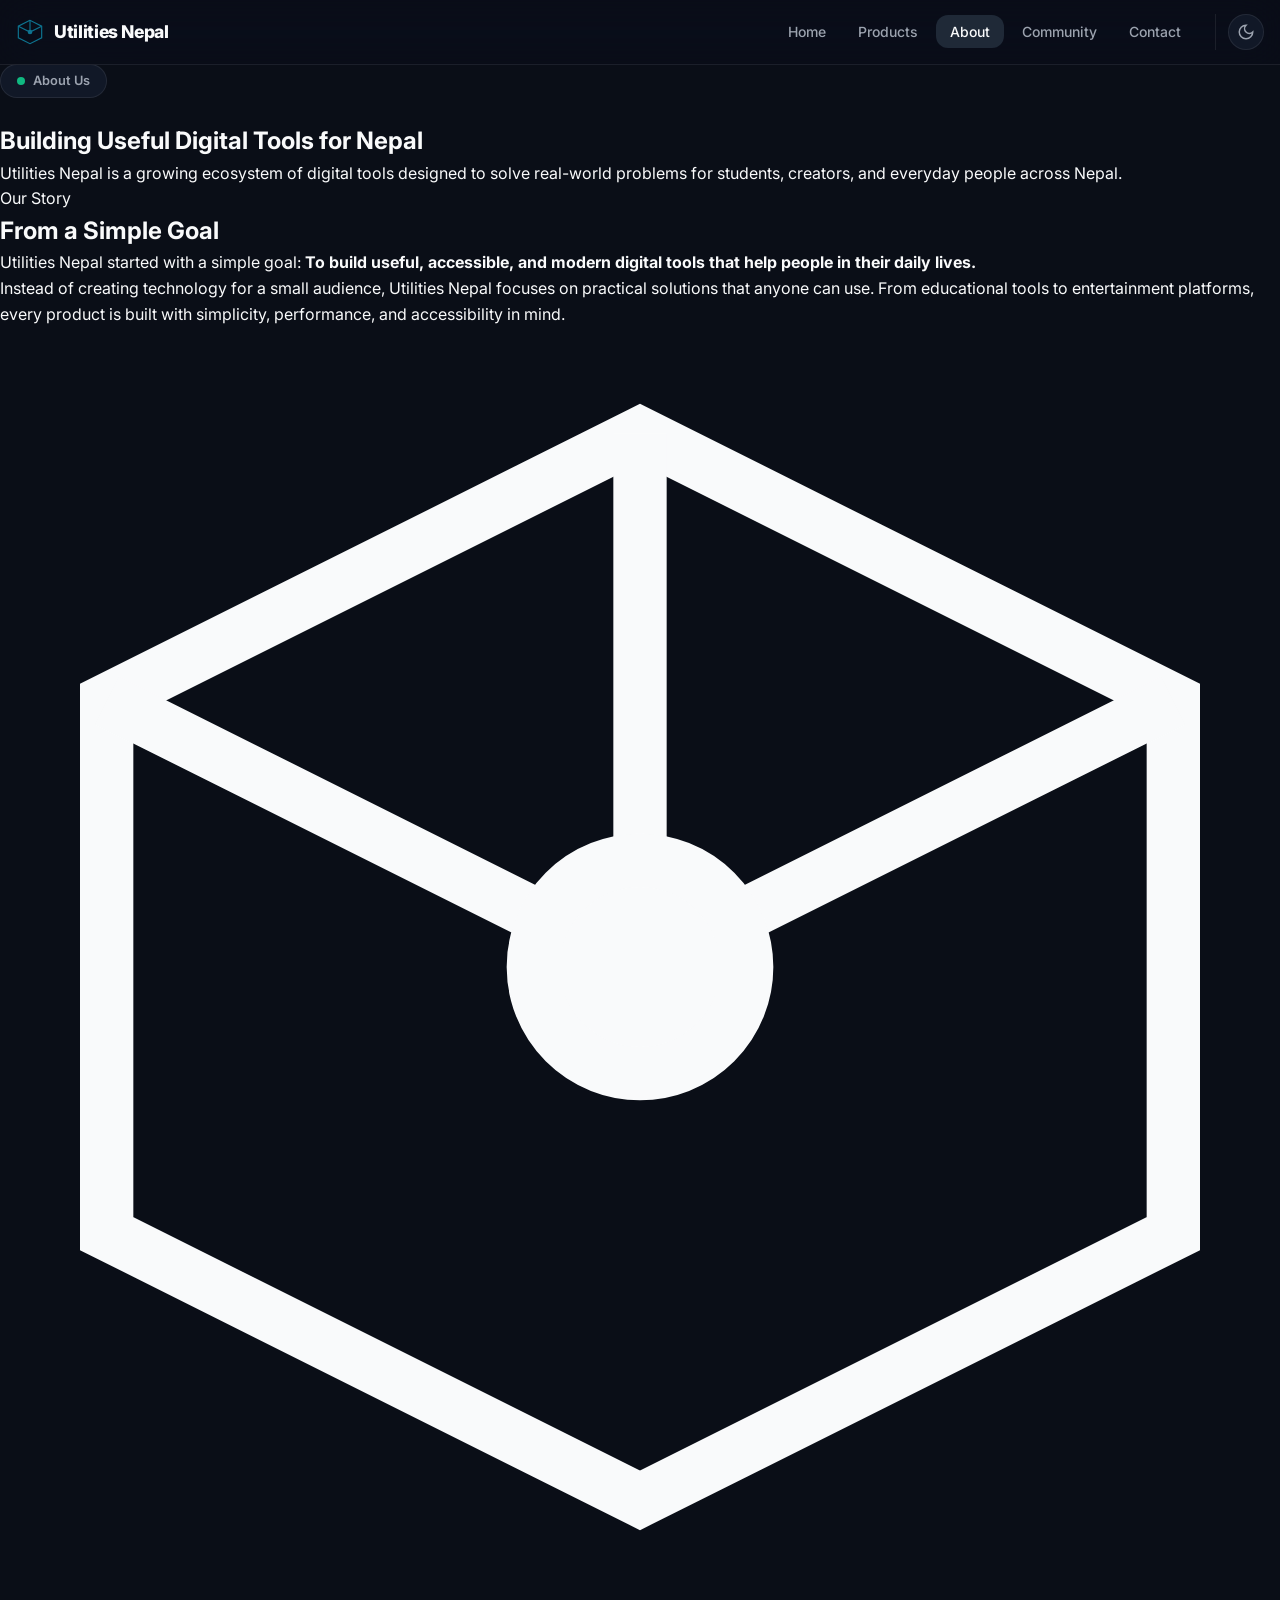
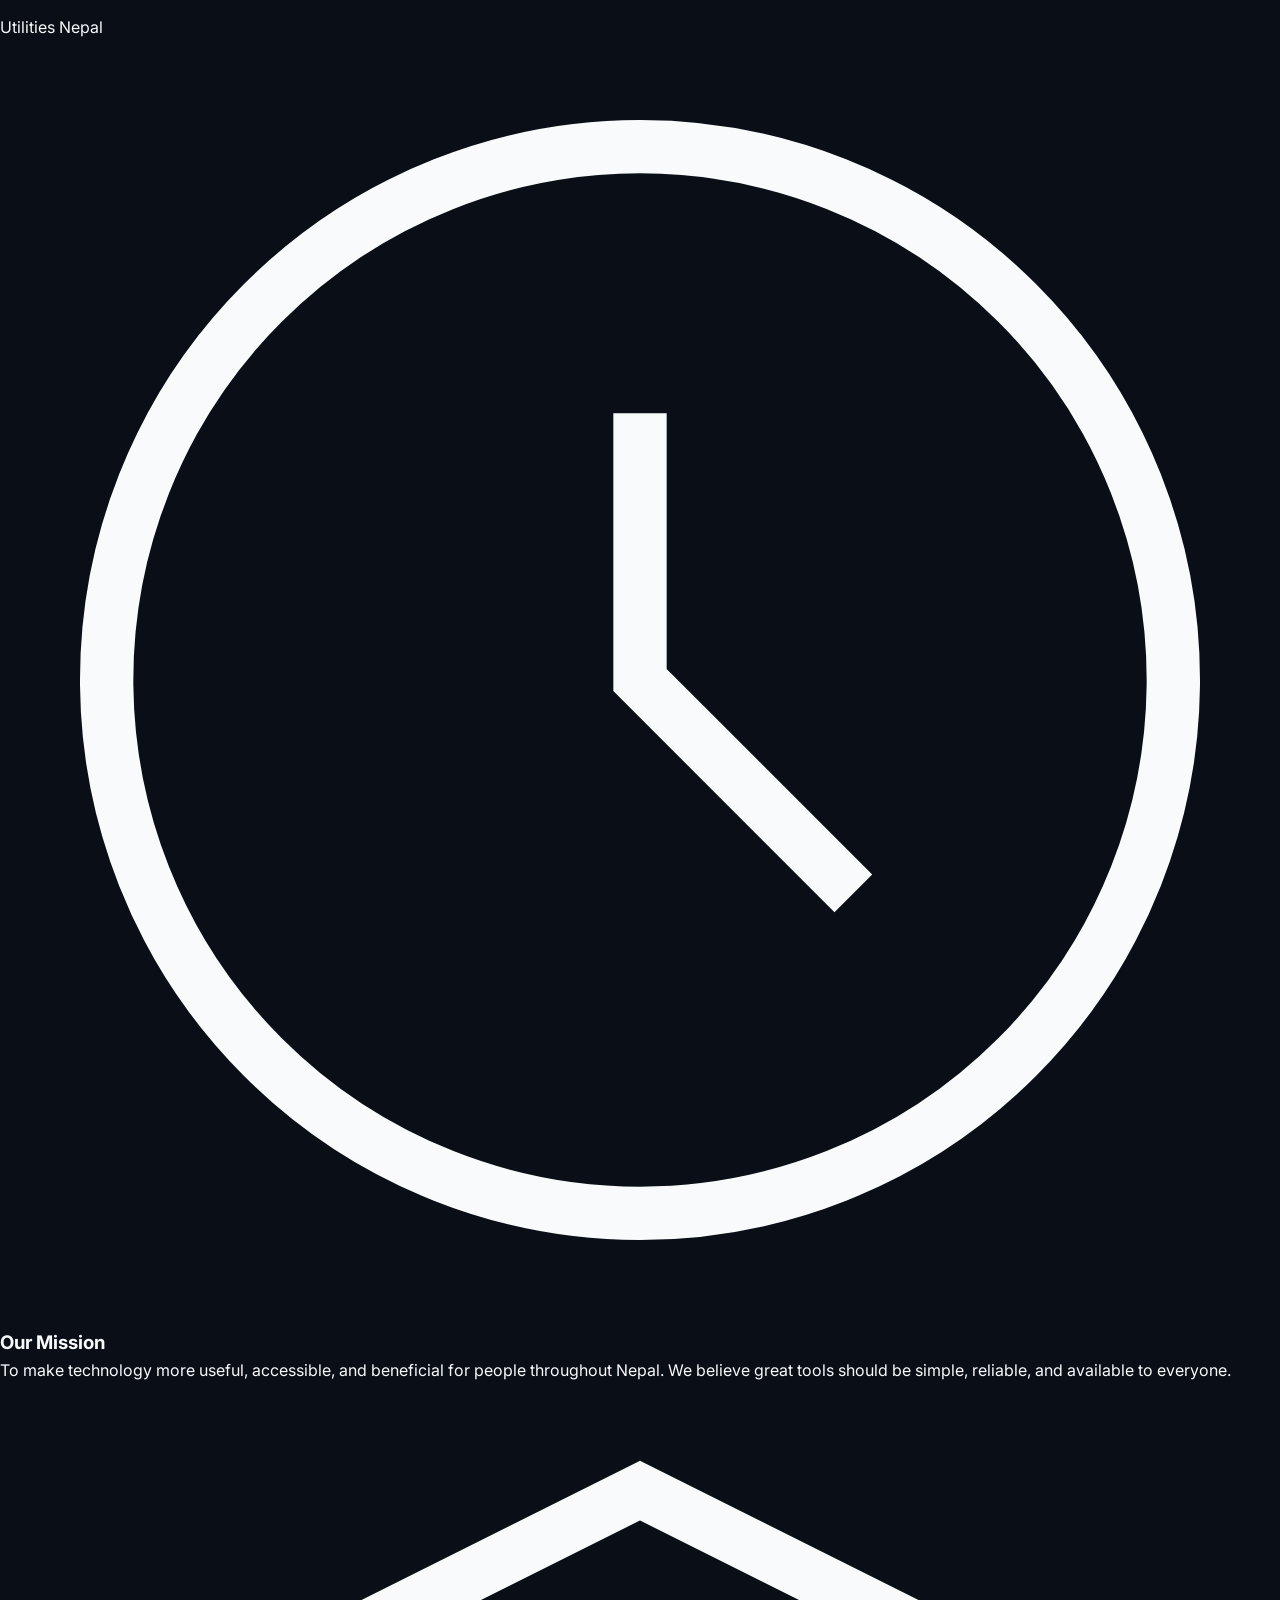
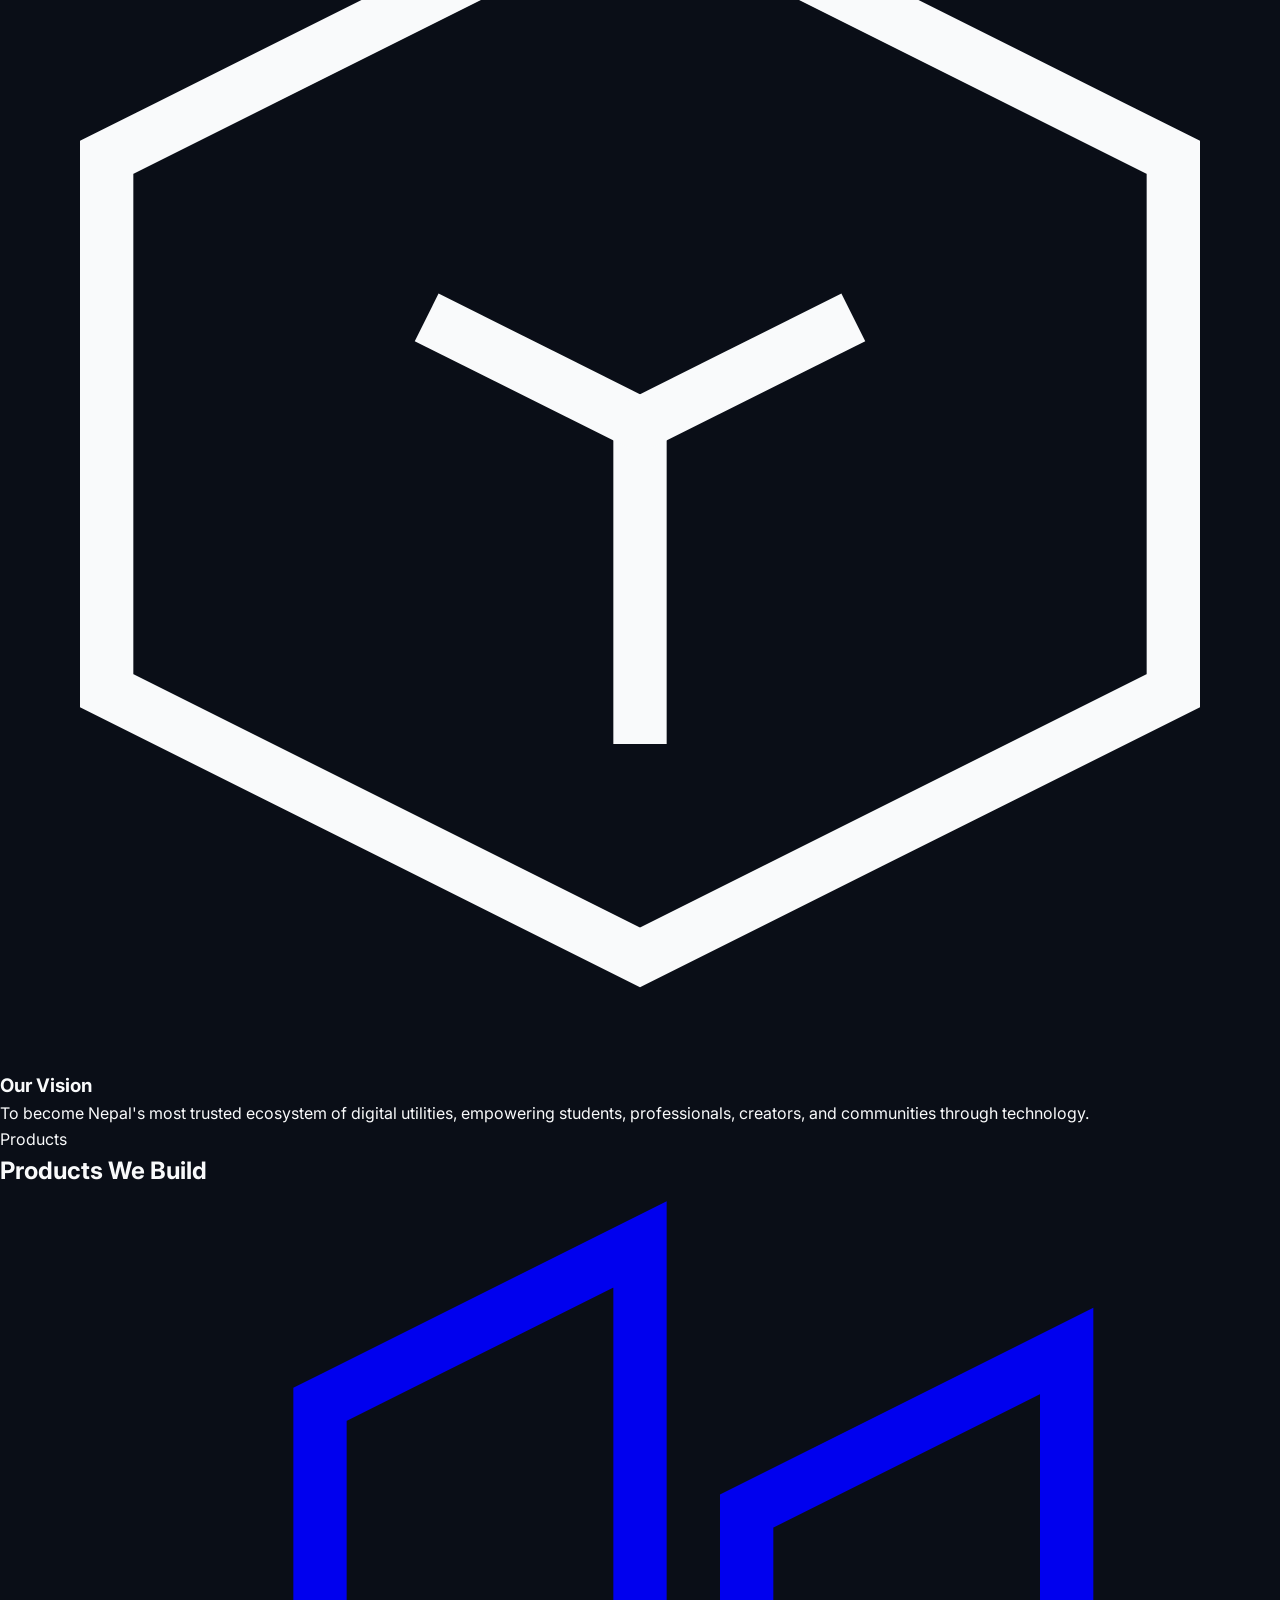
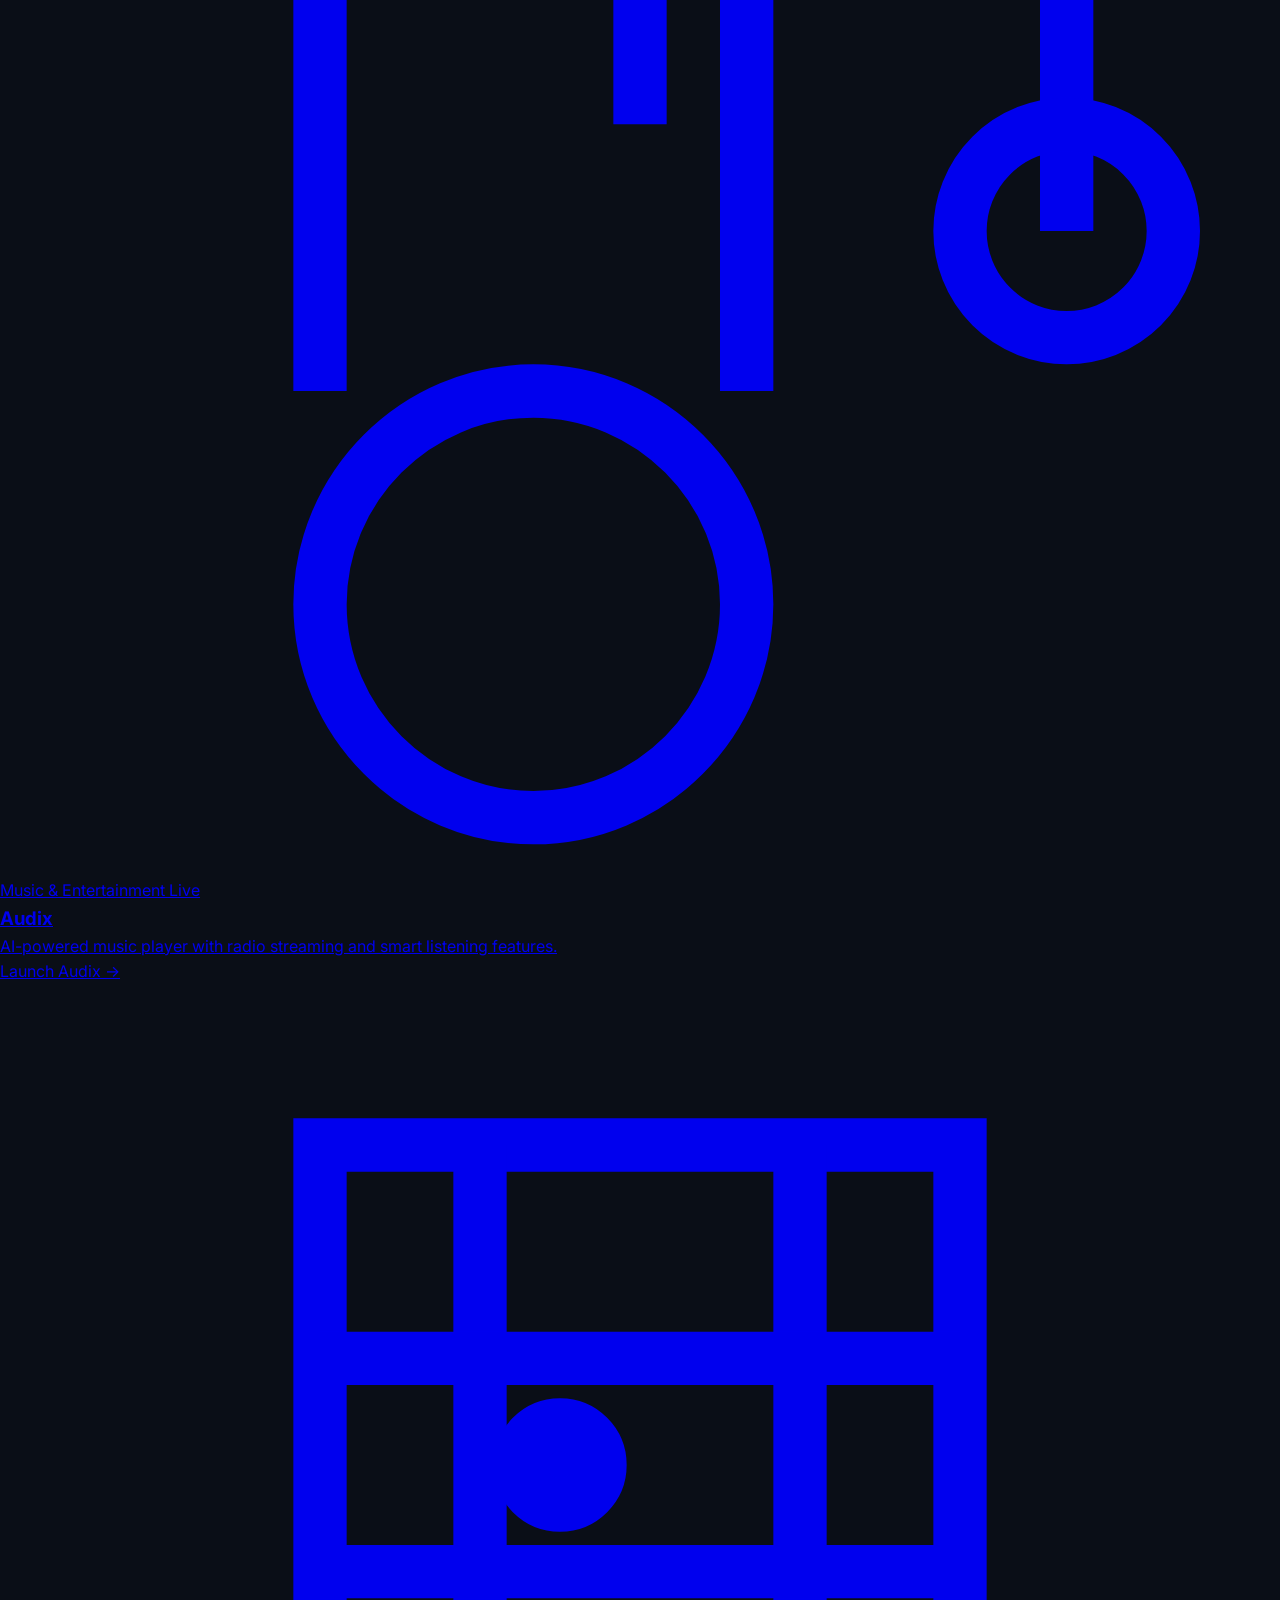
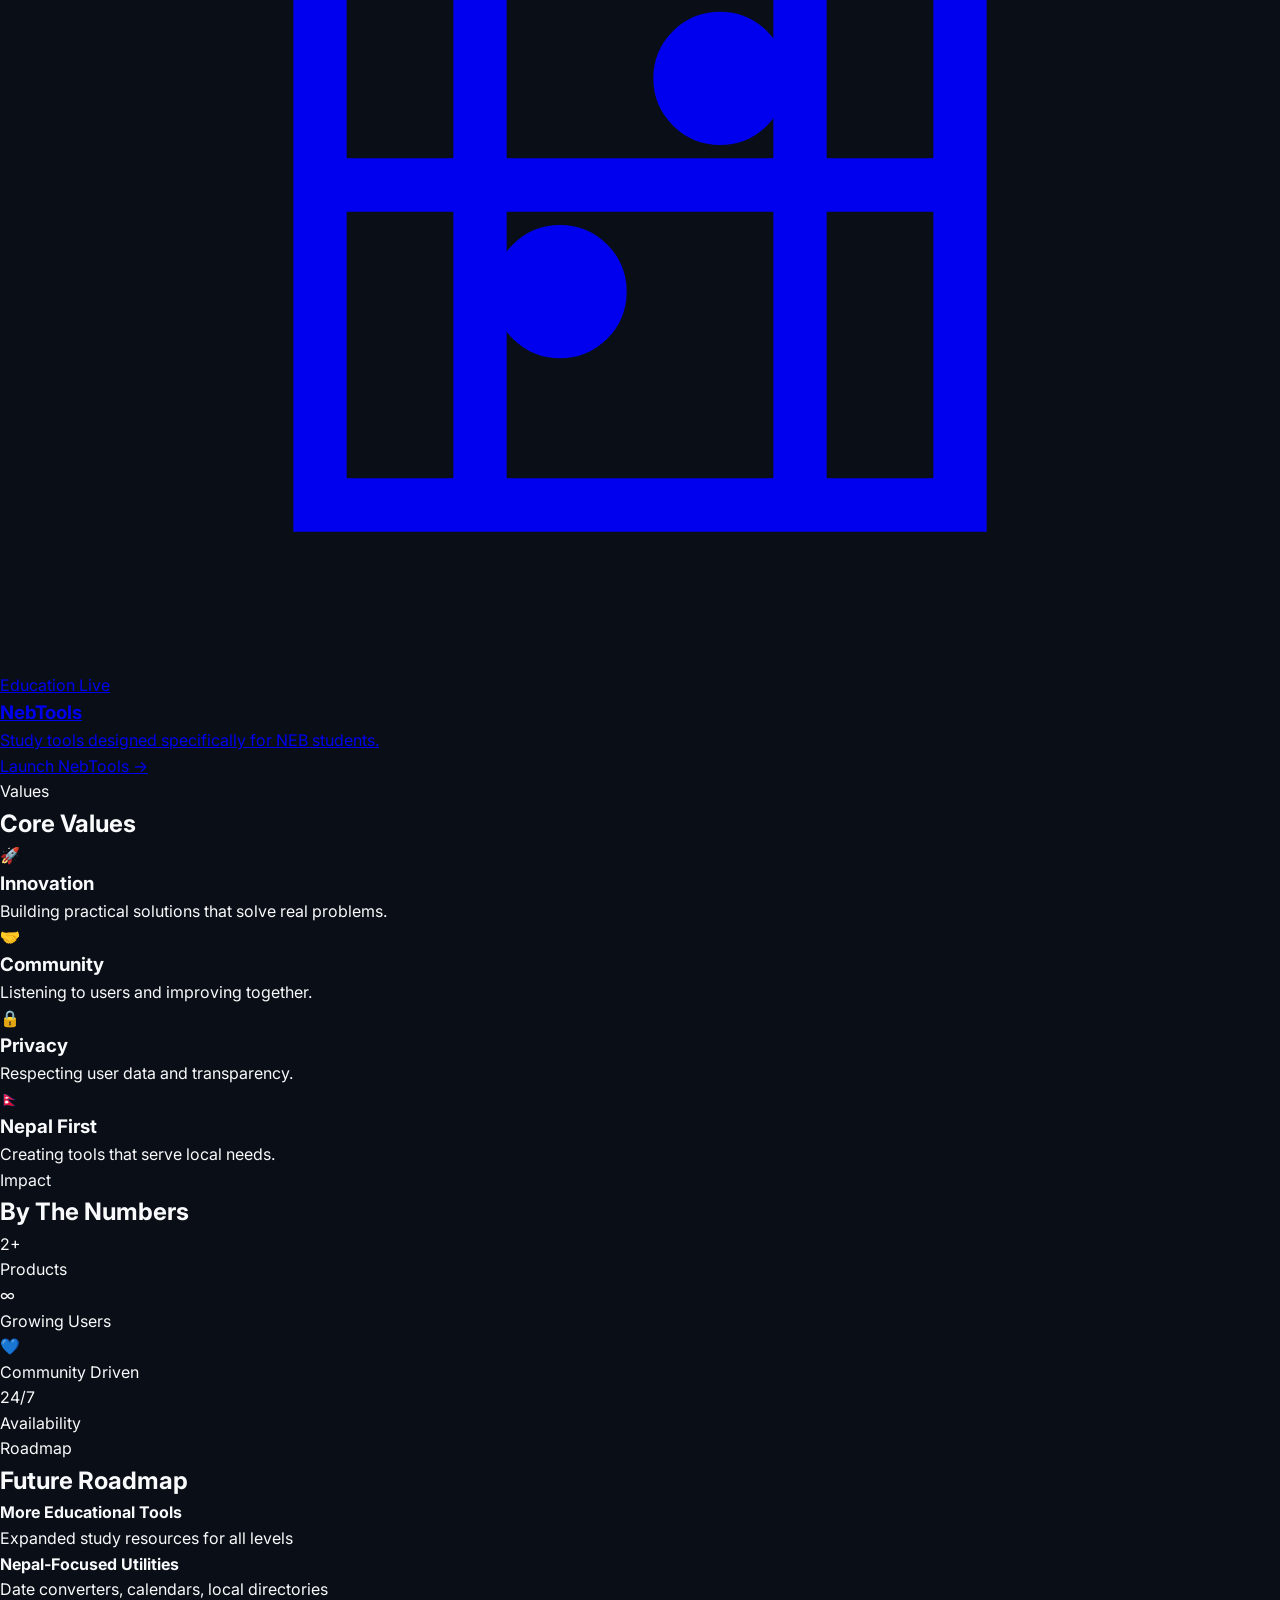
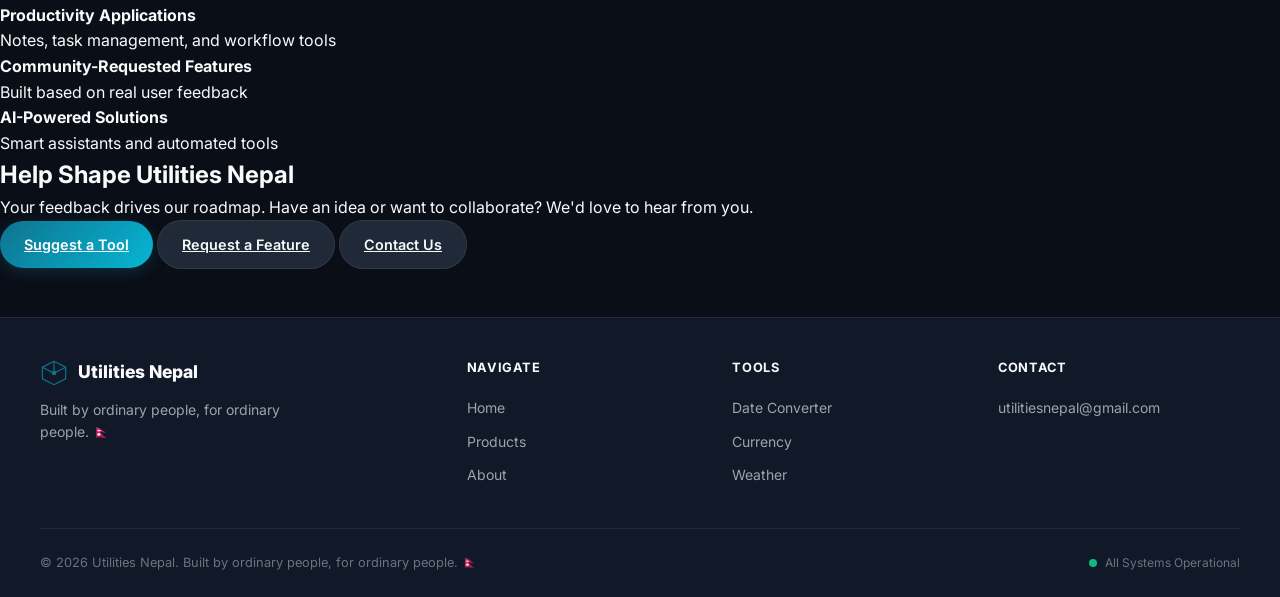
==== about.html @ b8c27257 "Add files via upload" ====
<!DOCTYPE html>
<html lang="en" data-theme="dark">
<head>
<meta charset="UTF-8">
<meta name="viewport" content="width=device-width, initial-scale=1.0, maximum-scale=1.0, user-scalable=no">
<meta name="description" content="About Utilities Nepal - Building useful digital tools for Nepal. Learn our mission, vision, and the community behind the platform.">
<meta name="keywords" content="About Utilities Nepal, Nepal digital tools, Nepal tech community, Nepali apps">
<meta name="author" content="Utilities Nepal">
<meta name="theme-color" content="#0E7490">
<meta name="color-scheme" content="light dark">
<meta property="og:title" content="About | Utilities Nepal">
<meta property="og:description" content="Building useful digital tools for Nepal. Our mission, vision, and community.">
<meta property="og:type" content="website">
<meta name="twitter:card" content="summary_large_image">
<meta name="twitter:title" content="About | Utilities Nepal">
<title>About | Utilities Nepal</title>
<link rel="preconnect" href="https://fonts.googleapis.com">
<link rel="preconnect" href="https://fonts.gstatic.com" crossorigin>
<link href="https://fonts.googleapis.com/css2?family=Inter:wght@300;400;500;600;700;800;900&family=Noto+Sans+Devanagari:wght@400;500;600;700&display=swap" rel="stylesheet">
<link rel="manifest" href="manifest.json">
<link rel="stylesheet" href="css/style.css">
<link rel="stylesheet" href="css/about.css">
<link rel="icon" href="data:image/svg+xml,%3Csvg xmlns='http://www.w3.org/2000/svg' viewBox='0 0 100 100'%3E%3Crect width='100' height='100' rx='20' fill='%230E7490'/%3E%3Ctext x='50' y='68' font-size='45' text-anchor='middle' fill='white' font-family='Arial'%3EUN%3C/text%3E%3C/svg%3E">
</head>
<body>
<a href="#main" class="skip-link">Skip to main content</a>

<!-- Navbar -->
<nav class="navbar" id="navbar">
<div class="nav-container">
<a href="index.html#dashboard" class="nav-logo">
<svg class="logo-icon" viewBox="0 0 48 48" fill="none"><path d="M24 4L4 14v20l20 10 20-10V14L24 4z" stroke="currentColor" stroke-width="2"/><path d="M24 4v20M4 14l20 10 20-10" stroke="currentColor" stroke-width="2"/><circle cx="24" cy="24" r="4" fill="currentColor"/></svg>
<span class="logo-text">Utilities Nepal</span>
</a>
<button class="nav-toggle" id="navToggle" aria-label="Toggle menu" aria-expanded="false">
<span></span><span></span><span></span>
</button>
<div class="nav-menu" id="navMenu">
<ul class="nav-links">
<li><a href="index.html" class="nav-link">Home</a></li>
<li><a href="index.html#tools" class="nav-link">Products</a></li>
<li><a href="about.html" class="nav-link active">About</a></li>
<li><a href="index.html#community" class="nav-link">Community</a></li>
<li><a href="mailto:utilitiesnepal@gmail.com" class="nav-link">Contact</a></li>
</ul>
<div class="nav-actions">
<button class="icon-btn" id="themeToggle" aria-label="Toggle theme">
<svg class="moon" viewBox="0 0 24 24" fill="none" stroke="currentColor" stroke-width="2"><path d="M12 3a6 6 0 0 0 9 9 9 9 0 1 1-9-9Z"/></svg>
<svg class="sun" viewBox="0 0 24 24" fill="none" stroke="currentColor" stroke-width="2"><circle cx="12" cy="12" r="5"/><path d="M12 1v2M12 21v2M4.22 4.22l1.42 1.42M18.36 18.36l1.42 1.42M1 12h2M21 12h2M4.22 19.78l1.42-1.42M18.36 5.64l1.42-1.42"/></svg>
</button>
</div>
</div>
</div>
</nav>

<!-- Main Content -->
<main id="main" class="main-content">

<!-- Hero Section -->
<section class="about-hero" id="about">
<div class="about-hero-bg" aria-hidden="true">
<div class="gradient-orb orb-1"></div>
<div class="gradient-orb orb-2"></div>
<div class="grid-pattern"></div>
</div>
<div class="about-hero-content">
<div class="hero-badge"><span class="dot"></span>About Us</div>
<h1 class="about-hero-title">Building Useful Digital Tools for Nepal</h1>
<p class="about-hero-subtitle">Utilities Nepal is a growing ecosystem of digital tools designed to solve real-world problems for students, creators, and everyday people across Nepal.</p>
</div>
</section>

<!-- Our Story -->
<section class="about-section">
<div class="section-container">
<div class="about-story">
<div class="story-content">
<span class="section-tag">Our Story</span>
<h2 class="section-title">From a Simple Goal</h2>
<p class="story-text">Utilities Nepal started with a simple goal: <strong>To build useful, accessible, and modern digital tools that help people in their daily lives.</strong></p>
<p class="story-text">Instead of creating technology for a small audience, Utilities Nepal focuses on practical solutions that anyone can use. From educational tools to entertainment platforms, every product is built with simplicity, performance, and accessibility in mind.</p>
</div>
<div class="story-visual">
<div class="story-card">
<svg viewBox="0 0 48 48" fill="none" stroke="currentColor" stroke-width="2"><path d="M24 4L4 14v20l20 10 20-10V14L24 4z"/><path d="M24 4v20M4 14l20 10 20-10"/><circle cx="24" cy="24" r="4" fill="currentColor"/></svg>
<span>Utilities Nepal</span>
</div>
</div>
</div>
</div>
</section>

<!-- Mission & Vision -->
<section class="about-section alt-bg">
<div class="section-container">
<div class="mission-vision-grid">
<div class="mv-card">
<div class="mv-icon" style="--mv-color: #0E7490;">
<svg viewBox="0 0 48 48" fill="none" stroke="currentColor" stroke-width="2"><circle cx="24" cy="24" r="20"/><path d="M24 14v10l8 8"/></svg>
</div>
<h3 class="mv-title">Our Mission</h3>
<p class="mv-desc">To make technology more useful, accessible, and beneficial for people throughout Nepal. We believe great tools should be simple, reliable, and available to everyone.</p>
</div>
<div class="mv-card">
<div class="mv-icon" style="--mv-color: #06B6D4;">
<svg viewBox="0 0 48 48" fill="none" stroke="currentColor" stroke-width="2"><path d="M24 4L4 14v20l20 10 20-10V14L24 4z"/><path d="M24 24v12"/><path d="M24 24l-8-4"/><path d="M24 24l8-4"/></svg>
</div>
<h3 class="mv-title">Our Vision</h3>
<p class="mv-desc">To become Nepal's most trusted ecosystem of digital utilities, empowering students, professionals, creators, and communities through technology.</p>
</div>
</div>
</div>
</section>

<!-- Products We Build -->
<section class="about-section">
<div class="section-container">
<span class="section-tag">Products</span>
<h2 class="section-title">Products We Build</h2>
<div class="products-build-grid">
<a href="https://b4tler-org.github.io/Audix.Player/" target="_blank" rel="noopener noreferrer" class="product-build-card">
<div class="product-build-icon" style="--pb-color: #8B5CF6;">
<svg viewBox="0 0 48 48" fill="none" stroke="currentColor" stroke-width="2"><path d="M12 38c0-4.4 3.6-8 8-8s8 3.6 8 8-3.6 8-8 8-8-3.6-8-8z"/><path d="M28 30V12l12-6v18"/><circle cx="40" cy="24" r="4"/><path d="M12 30V8l12-6v18"/></svg>
</div>
<div class="product-build-meta">
<span class="product-build-cat">Music & Entertainment</span>
<span class="product-build-status">Live</span>
</div>
<h3 class="product-build-name">Audix</h3>
<p class="product-build-desc">AI-powered music player with radio streaming and smart listening features.</p>
<span class="product-build-link">Launch Audix →</span>
</a>
<a href="https://samir-techer.github.io/nebtools/" target="_blank" rel="noopener noreferrer" class="product-build-card">
<div class="product-build-icon" style="--pb-color: #10B981;">
<svg viewBox="0 0 48 48" fill="none" stroke="currentColor" stroke-width="2"><path d="M12 6h24v36H12z"/><path d="M18 6v36M30 6v36"/><path d="M12 14h24M12 22h24M12 30h24"/><circle cx="21" cy="18" r="1.5" fill="currentColor"/><circle cx="27" cy="26" r="1.5" fill="currentColor"/><circle cx="21" cy="34" r="1.5" fill="currentColor"/></svg>
</div>
<div class="product-build-meta">
<span class="product-build-cat">Education</span>
<span class="product-build-status">Live</span>
</div>
<h3 class="product-build-name">NebTools</h3>
<p class="product-build-desc">Study tools designed specifically for NEB students.</p>
<span class="product-build-link">Launch NebTools →</span>
</a>
</div>
</div>
</section>

<!-- Core Values -->
<section class="about-section alt-bg">
<div class="section-container">
<span class="section-tag">Values</span>
<h2 class="section-title">Core Values</h2>
<div class="values-grid">
<div class="value-card">
<div class="value-icon">🚀</div>
<h3 class="value-title">Innovation</h3>
<p class="value-desc">Building practical solutions that solve real problems.</p>
</div>
<div class="value-card">
<div class="value-icon">🤝</div>
<h3 class="value-title">Community</h3>
<p class="value-desc">Listening to users and improving together.</p>
</div>
<div class="value-card">
<div class="value-icon">🔒</div>
<h3 class="value-title">Privacy</h3>
<p class="value-desc">Respecting user data and transparency.</p>
</div>
<div class="value-card">
<div class="value-icon">🇳🇵</div>
<h3 class="value-title">Nepal First</h3>
<p class="value-desc">Creating tools that serve local needs.</p>
</div>
</div>
</div>
</section>

<!-- Statistics -->
<section class="about-section">
<div class="section-container">
<span class="section-tag">Impact</span>
<h2 class="section-title">By The Numbers</h2>
<div class="stats-grid">
<div class="about-stat">
<div class="about-stat-num" data-target="2">0</div>
<div class="about-stat-label">Products</div>
</div>
<div class="about-stat">
<div class="about-stat-num">∞</div>
<div class="about-stat-label">Growing Users</div>
</div>
<div class="about-stat">
<div class="about-stat-num">💙</div>
<div class="about-stat-label">Community Driven</div>
</div>
<div class="about-stat">
<div class="about-stat-num">24/7</div>
<div class="about-stat-label">Availability</div>
</div>
</div>
</div>
</section>

<!-- Future Roadmap -->
<section class="about-section alt-bg">
<div class="section-container">
<span class="section-tag">Roadmap</span>
<h2 class="section-title">Future Roadmap</h2>
<div class="roadmap-list">
<div class="roadmap-item">
<div class="roadmap-dot"></div>
<div class="roadmap-content">
<h4>More Educational Tools</h4>
<p>Expanded study resources for all levels</p>
</div>
</div>
<div class="roadmap-item">
<div class="roadmap-dot"></div>
<div class="roadmap-content">
<h4>Nepal-Focused Utilities</h4>
<p>Date converters, calendars, local directories</p>
</div>
</div>
<div class="roadmap-item">
<div class="roadmap-dot"></div>
<div class="roadmap-content">
<h4>Productivity Applications</h4>
<p>Notes, task management, and workflow tools</p>
</div>
</div>
<div class="roadmap-item">
<div class="roadmap-dot"></div>
<div class="roadmap-content">
<h4>Community-Requested Features</h4>
<p>Built based on real user feedback</p>
</div>
</div>
<div class="roadmap-item">
<div class="roadmap-dot"></div>
<div class="roadmap-content">
<h4>AI-Powered Solutions</h4>
<p>Smart assistants and automated tools</p>
</div>
</div>
</div>
</div>
</section>

<!-- Community Section -->
<section class="about-section">
<div class="section-container">
<div class="community-cta">
<h2 class="section-title">Help Shape Utilities Nepal</h2>
<p class="community-desc">Your feedback drives our roadmap. Have an idea or want to collaborate? We'd love to hear from you.</p>
<div class="community-buttons">
<a href="mailto:utilitiesnepal@gmail.com?subject=Tool%20Suggestion" class="btn btn-primary">Suggest a Tool</a>
<a href="mailto:utilitiesnepal@gmail.com?subject=Feature%20Request" class="btn btn-secondary">Request a Feature</a>
<a href="mailto:utilitiesnepal@gmail.com" class="btn btn-secondary">Contact Us</a>
</div>
</div>
</div>
</section>

<!-- Footer -->
<footer class="footer">
<div class="footer-container">
<div class="footer-main">
<div class="footer-brand">
<a href="index.html" class="footer-logo">
<svg class="logo-icon" viewBox="0 0 48 48" fill="none"><path d="M24 4L4 14v20l20 10 20-10V14L24 4z" stroke="currentColor" stroke-width="2"/><path d="M24 4v20M4 14l20 10 20-10" stroke="currentColor" stroke-width="2"/><circle cx="24" cy="24" r="4" fill="currentColor"/></svg>
<span class="logo-text">Utilities Nepal</span>
</a>
<p class="footer-tagline">Built by ordinary people, for ordinary people. 🇳🇵</p>
</div>
<div class="footer-links">
<div class="footer-column">
<h4 class="footer-heading">Navigate</h4>
<ul>
<li><a href="index.html">Home</a></li>
<li><a href="index.html#tools">Products</a></li>
<li><a href="about.html">About</a></li>
</ul>
</div>
<div class="footer-column">
<h4 class="footer-heading">Tools</h4>
<ul>
<li><a href="index.html#date">Date Converter</a></li>
<li><a href="index.html#currency">Currency</a></li>
<li><a href="index.html#weather">Weather</a></li>
</ul>
</div>
<div class="footer-column">
<h4 class="footer-heading">Contact</h4>
<ul>
<li><a href="mailto:utilitiesnepal@gmail.com">utilitiesnepal@gmail.com</a></li>
</ul>
</div>
</div>
</div>
<div class="footer-bottom">
<p class="copyright">© 2026 Utilities Nepal. Built by ordinary people, for ordinary people. 🇳🇵</p>
<div class="footer-status"><span class="dot"></span>All Systems Operational</div>
</div>
</div>
</footer>

</main>

<!-- Back to Top -->
<button class="back-to-top" id="backToTop" aria-label="Back to top">
<svg viewBox="0 0 24 24" fill="none" stroke="currentColor" stroke-width="2"><path d="M12 19V5M5 12l7-7 7 7"/></svg>
</button>

<!-- Toast -->
<div class="toast" id="toast" role="status" aria-live="polite"></div>

<script>
// Theme Toggle
const theme = localStorage.getItem('un-theme') || 'dark';
document.documentElement.setAttribute('data-theme', theme);

document.getElementById('themeToggle').addEventListener('click', () => {
  const current = document.documentElement.getAttribute('data-theme');
  const next = current === 'dark' ? 'light' : 'dark';
  document.documentElement.setAttribute('data-theme', next);
  localStorage.setItem('un-theme', next);
});

// Mobile Menu
document.getElementById('navToggle').addEventListener('click', () => {
  const menu = document.getElementById('navMenu');
  const toggle = document.getElementById('navToggle');
  const isOpen = menu.classList.toggle('active');
  toggle.setAttribute('aria-expanded', isOpen);
  document.body.style.overflow = isOpen ? 'hidden' : '';
});

// Back to Top
const backToTop = document.getElementById('backToTop');
window.addEventListener('scroll', () => {
  backToTop.classList.toggle('visible', window.scrollY > 500);
});
backToTop.addEventListener('click', () => window.scrollTo({ top: 0, behavior: 'smooth' }));

// Navbar scroll effect
const navbar = document.getElementById('navbar');
window.addEventListener('scroll', () => {
  navbar.classList.toggle('scrolled', window.scrollY > 50);
});

// Animated counters
const animateCounters = () => {
  document.querySelectorAll('.about-stat-num[data-target]').forEach(el => {
    const target = parseInt(el.dataset.target);
    let current = 0;
    const step = () => {
      current += 0.1;
      if (current >= target) {
        el.textContent = target + '+';
        return;
      }
      el.textContent = Math.floor(current);
      requestAnimationFrame(step);
    };
    step();
  });
};

// Intersection Observer for animations
const observer = new IntersectionObserver((entries) => {
  entries.forEach(entry => {
    if (entry.isIntersecting) {
      entry.target.classList.add('animate-in');
      if (entry.target.querySelector('.about-stat-num[data-target]')) {
        animateCounters();
      }
    }
  });
}, { threshold: 0.1 });

document.querySelectorAll('.about-section, .about-hero').forEach(el => {
  el.style.opacity = '0';
  el.style.transform = 'translateY(20px)';
  el.style.transition = 'opacity 0.6s ease, transform 0.6s ease';
  observer.observe(el);
});

// Add animate-in styles
const style = document.createElement('style');
style.textContent = '.animate-in { opacity: 1 !important; transform: translateY(0) !important; }';
document.head.appendChild(style);

// Toast helper
const toast = (msg) => {
  const el = document.getElementById('toast');
  el.textContent = msg;
  el.classList.add('show');
  setTimeout(() => el.classList.remove('show'), 2500);
};

// Service Worker
if ('serviceWorker' in navigator) {
  navigator.serviceWorker.register('service-worker.js').catch(() => {});
}
</script>
</body>
</html>
---- css/style.css ----
/* ============================================
   UTILITIES NEPAL v2 - Complete Stylesheet
   ============================================ */

:root {
  --primary: #0E7490;
  --primary-light: #0891B2;
  --accent: #06B6D4;
  --dark: #0A0E17;
  --surface: #111827;
  --surface-light: #1F2937;
  --surface-lighter: #374151;
  --text: #F9FAFB;
  --text-secondary: #9CA3AF;
  --text-muted: #6B7280;
  --border: rgba(255,255,255,0.08);
  --border-hover: rgba(255,255,255,0.15);
  --shadow: 0 4px 20px rgba(0,0,0,0.4);
  --shadow-lg: 0 10px 40px rgba(0,0,0,0.5);
  --radius: 12px;
  --radius-lg: 16px;
  --radius-xl: 24px;
  --radius-full: 9999px;
  --transition: 0.25s ease;
  --font: 'Inter', -apple-system, BlinkMacSystemFont, sans-serif;
  --font-nepali: 'Noto Sans Devanagari', 'Inter', sans-serif;
}

[data-theme="light"] {
  --dark: #F8FAFC;
  --surface: #FFFFFF;
  --surface-light: #F1F5F9;
  --surface-lighter: #E2E8F0;
  --text: #0F172A;
  --text-secondary: #475569;
  --text-muted: #94A3B8;
  --border: rgba(15,23,42,0.08);
  --border-hover: rgba(15,23,42,0.15);
  --shadow: 0 4px 20px rgba(0,0,0,0.08);
  --shadow-lg: 0 10px 40px rgba(0,0,0,0.1);
}

*, *::before, *::after { box-sizing: border-box; margin: 0; padding: 0; }
html { scroll-behavior: smooth; -webkit-font-smoothing: antialiased; }
body {
  font-family: var(--font);
  background: var(--dark);
  color: var(--text);
  line-height: 1.6;
  min-height: 100vh;
  overflow-x: hidden;
  transition: background var(--transition), color var(--transition);
}
::selection { background: var(--primary); color: white; }
::-webkit-scrollbar { width: 6px; }
::-webkit-scrollbar-track { background: var(--dark); }
::-webkit-scrollbar-thumb { background: var(--surface-lighter); border-radius: var(--radius-full); }

/* Skip Link */
.skip-link {
  position: absolute; top: -100%; left: 50%; transform: translateX(-50%);
  background: var(--primary); color: white; padding: 8px 16px;
  border-radius: var(--radius); font-weight: 600; z-index: 9999;
  transition: top 0.2s;
}
.skip-link:focus { top: 12px; }

/* ============================================
   NAVBAR
   ============================================ */
.navbar {
  position: fixed; top: 0; left: 0; right: 0; z-index: 1000;
  backdrop-filter: blur(20px) saturate(180%);
  -webkit-backdrop-filter: blur(20px) saturate(180%);
  background: rgba(10,14,23,0.7);
  border-bottom: 1px solid var(--border);
  transition: all var(--transition);
}
[data-theme="light"] .navbar { background: rgba(248,250,252,0.7); }

.nav-container {
  max-width: 1280px; margin: 0 auto; padding: 0 16px;
  display: flex; align-items: center; justify-content: space-between; height: 64px;
}

.nav-logo {
  display: flex; align-items: center; gap: 10px;
  text-decoration: none; color: var(--text);
  font-weight: 800; font-size: 1.1rem; letter-spacing: -0.02em;
}
.logo-icon { width: 28px; height: 28px; color: var(--primary); flex-shrink: 0; }

.nav-toggle {
  display: none; flex-direction: column; gap: 4px;
  background: none; border: none; cursor: pointer; padding: 8px;
}
.nav-toggle span {
  display: block; width: 22px; height: 2px;
  background: var(--text); border-radius: var(--radius-full);
  transition: all var(--transition);
}
.nav-toggle[aria-expanded="true"] span:nth-child(1) { transform: rotate(45deg) translate(4px, 4px); }
.nav-toggle[aria-expanded="true"] span:nth-child(2) { opacity: 0; }
.nav-toggle[aria-expanded="true"] span:nth-child(3) { transform: rotate(-45deg) translate(4px, -4px); }

.nav-menu {
  display: flex; align-items: center; gap: 8px;
}
.nav-links {
  display: flex; list-style: none; gap: 4px;
}
.nav-link {
  text-decoration: none; color: var(--text-secondary);
  font-weight: 500; font-size: 0.875rem; padding: 8px 14px;
  border-radius: var(--radius); transition: all var(--transition);
}
.nav-link:hover, .nav-link.active {
  color: var(--text); background: var(--surface-light);
}

.nav-actions {
  display: flex; align-items: center; gap: 6px; margin-left: 12px;
  padding-left: 12px; border-left: 1px solid var(--border);
}

.icon-btn {
  width: 36px; height: 36px; border-radius: var(--radius-full);
  border: 1px solid var(--border); background: var(--surface);
  color: var(--text-secondary); cursor: pointer;
  display: flex; align-items: center; justify-content: center;
  transition: all var(--transition);
}
.icon-btn:hover {
  background: var(--surface-light); color: var(--text); border-color: var(--border-hover);
}
.icon-btn svg { width: 18px; height: 18px; }

#themeToggle .sun { display: none; }
[data-theme="light"] #themeToggle .sun { display: block; }
[data-theme="light"] #themeToggle .moon { display: none; }

/* ============================================
   SEARCH OVERLAY
   ============================================ */
.search-overlay {
  position: fixed; inset: 0; z-index: 2000;
  background: rgba(0,0,0,0.85); backdrop-filter: blur(12px);
  display: flex; justify-content: center; padding-top: 15vh;
  opacity: 0; visibility: hidden; transition: all var(--transition);
}
.search-overlay.active { opacity: 1; visibility: visible; }

.search-container {
  width: 100%; max-width: 640px; margin: 0 16px;
  animation: slideDown 0.3s ease;
}
@keyframes slideDown {
  from { opacity: 0; transform: translateY(-20px); }
  to { opacity: 1; transform: translateY(0); }
}

.search-close {
  position: absolute; top: 16px; right: 16px;
  width: 40px; height: 40px; border-radius: var(--radius-full);
  border: 1px solid var(--border); background: var(--surface);
  color: var(--text); font-size: 1.5rem; cursor: pointer;
  display: flex; align-items: center; justify-content: center;
}

.search-input-wrap {
  position: relative; background: var(--surface);
  border: 1px solid var(--border); border-radius: var(--radius-lg);
  overflow: hidden; box-shadow: var(--shadow-lg);
}
.search-icon {
  position: absolute; left: 16px; top: 50%; transform: translateY(-50%);
  width: 20px; height: 20px; color: var(--text-muted);
}
#globalSearchInput {
  width: 100%; padding: 16px 16px 16px 48px;
  background: transparent; border: none; color: var(--text);
  font-size: 1.1rem; font-family: inherit; outline: none;
}
#globalSearchInput::placeholder { color: var(--text-muted); }

.search-suggestions {
  display: flex; flex-wrap: wrap; gap: 8px;
  margin-top: 12px; padding: 0 4px;
}
.search-tag {
  padding: 6px 14px; background: var(--surface);
  border: 1px solid var(--border); border-radius: var(--radius-full);
  color: var(--text-secondary); font-size: 0.8rem; font-weight: 500;
  cursor: pointer; transition: all var(--transition);
}
.search-tag:hover { background: var(--primary); color: white; border-color: var(--primary); }

.search-results {
  margin-top: 16px; background: var(--surface);
  border: 1px solid var(--border); border-radius: var(--radius-lg);
  max-height: 400px; overflow-y: auto; box-shadow: var(--shadow-lg);
}

/* ============================================
   MAIN CONTENT & PAGES
   ============================================ */
.main-content {
  padding-top: 64px;
  min-height: 100vh;
}

.page {
  animation: fadeIn 0.4s ease;
}
@keyframes fadeIn {
  from { opacity: 0; transform: translateY(10px); }
  to { opacity: 1; transform: translateY(0); }
}

.page-header {
  padding: 48px 16px 32px;
  text-align: center; max-width: 700px; margin: 0 auto;
}
.page-title {
  font-size: clamp(1.8rem, 5vw, 2.5rem); font-weight: 800;
  line-height: 1.2; letter-spacing: -0.02em; margin-bottom: 12px;
}
.page-desc {
  font-size: 1rem; color: var(--text-secondary); line-height: 1.7;
}

/* ============================================
   DASHBOARD
   ============================================ */
.dashboard-hero {
  position: relative; padding: 60px 16px 40px;
  text-align: center; overflow: hidden;
}
.dashboard-hero::before {
  content: ''; position: absolute; inset: 0;
  background: radial-gradient(600px circle at 50% 0%, rgba(14,116,144,0.15), transparent 60%);
  pointer-events: none;
}

.hero-badge {
  display: inline-flex; align-items: center; gap: 8px;
  padding: 6px 16px; background: var(--surface);
  border: 1px solid var(--border); border-radius: var(--radius-full);
  font-size: 0.8rem; font-weight: 600; color: var(--text-secondary);
  margin-bottom: 24px;
}
.hero-badge .dot {
  width: 8px; height: 8px; background: #10B981; border-radius: 50%;
  animation: pulse 2s ease infinite;
}
@keyframes pulse { 0%,100%{opacity:1;transform:scale(1)} 50%{opacity:0.5;transform:scale(1.2)} }

.hero-title {
  font-size: clamp(2rem, 6vw, 3.5rem); font-weight: 900;
  line-height: 1.1; letter-spacing: -0.03em; margin-bottom: 16px;
}
.hero-title .highlight {
  background: linear-gradient(135deg, var(--primary), var(--accent));
  -webkit-background-clip: text; -webkit-text-fill-color: transparent; background-clip: text;
}

.hero-subtitle {
  font-size: clamp(0.95rem, 2.5vw, 1.15rem);
  color: var(--text-secondary); max-width: 520px; margin: 0 auto 32px;
  line-height: 1.7;
}

.hero-stats {
  display: flex; justify-content: center; gap: 40px; flex-wrap: wrap;
}
.stat-item { text-align: center; }
.stat-num { display: block; font-size: 1.8rem; font-weight: 800; line-height: 1; }
.stat-label { font-size: 0.8rem; color: var(--text-muted); font-weight: 500; }

/* Quick Launch Grid */
.quick-launch {
  padding: 24px 16px 48px; max-width: 1200px; margin: 0 auto;
}
.quick-launch-title {
  font-size: 1.1rem; font-weight: 700; margin-bottom: 20px;
  display: flex; align-items: center; gap: 8px;
}

.tools-grid {
  display: grid;
  grid-template-columns: repeat(auto-fill, minmax(160px, 1fr));
  gap: 12px;
}

.tool-card {
  background: var(--surface); border: 1px solid var(--border);
  border-radius: var(--radius-lg); padding: 20px 16px;
  text-align: center; text-decoration: none; color: var(--text);
  transition: all var(--transition); cursor: pointer;
  position: relative; overflow: hidden;
}
.tool-card::before {
  content: ''; position: absolute; top: 0; left: 0; right: 0; height: 3px;
  background: var(--card-color, var(--primary)); opacity: 0.6;
  transition: opacity var(--transition);
}
.tool-card:hover {
  transform: translateY(-4px); border-color: var(--border-hover);
  box-shadow: var(--shadow);
}
.tool-card:hover::before { opacity: 1; }

.tool-icon {
  width: 48px; height: 48px; border-radius: var(--radius);
  background: var(--surface-light); display: flex;
  align-items: center; justify-content: center;
  margin: 0 auto 12px; color: var(--card-color, var(--primary));
}
.tool-icon svg { width: 24px; height: 24px; }

.tool-name { font-size: 0.9rem; font-weight: 700; margin-bottom: 4px; }
.tool-desc { font-size: 0.75rem; color: var(--text-muted); line-height: 1.4; }

/* ============================================
   TOOL PAGES
   ============================================ */
.tool-page {
  max-width: 900px; margin: 0 auto; padding: 24px 16px 48px;
}

.tool-container {
  background: var(--surface); border: 1px solid var(--border);
  border-radius: var(--radius-lg); padding: 24px;
}

.tool-tabs {
  display: flex; gap: 4px; margin-bottom: 24px;
  border-bottom: 1px solid var(--border); padding-bottom: 12px;
  overflow-x: auto; -webkit-overflow-scrolling: touch;
}
.tool-tab {
  padding: 8px 16px; background: none; border: none;
  color: var(--text-secondary); font-weight: 600; font-size: 0.875rem;
  cursor: pointer; border-radius: var(--radius); white-space: nowrap;
  transition: all var(--transition); font-family: inherit;
}
.tool-tab:hover { color: var(--text); background: var(--surface-light); }
.tool-tab.active { color: var(--primary); background: rgba(14,116,144,0.1); }

.tool-panel { display: none; }
.tool-panel.active { display: block; animation: fadeIn 0.3s ease; }

/* Form Elements */
.form-group { margin-bottom: 20px; }
.form-label {
  display: block; font-size: 0.8rem; font-weight: 600;
  color: var(--text-secondary); margin-bottom: 6px; text-transform: uppercase; letter-spacing: 0.05em;
}
.form-input, .form-select, .form-textarea {
  width: 100%; padding: 12px 14px; background: var(--surface-light);
  border: 1px solid var(--border); border-radius: var(--radius);
  color: var(--text); font-size: 1rem; font-family: inherit;
  transition: all var(--transition); outline: none;
}
.form-input:focus, .form-select:focus, .form-textarea:focus {
  border-color: var(--primary); box-shadow: 0 0 0 3px rgba(14,116,144,0.15);
}
.form-textarea { min-height: 120px; resize: vertical; }

.btn {
  display: inline-flex; align-items: center; gap: 8px;
  padding: 12px 24px; border-radius: var(--radius-full);
  font-weight: 600; font-size: 0.9rem; cursor: pointer;
  border: none; outline: none; transition: all var(--transition);
  font-family: inherit; justify-content: center;
}
.btn-primary {
  background: linear-gradient(135deg, var(--primary), var(--accent));
  color: white; box-shadow: 0 4px 15px rgba(14,116,144,0.3);
}
.btn-primary:hover { transform: translateY(-2px); box-shadow: 0 8px 25px rgba(14,116,144,0.4); }
.btn-secondary {
  background: var(--surface-light); color: var(--text);
  border: 1px solid var(--border);
}
.btn-secondary:hover { background: var(--surface-lighter); border-color: var(--border-hover); }
.btn-sm { padding: 8px 16px; font-size: 0.8rem; }
.btn-icon { padding: 8px; width: 36px; height: 36px; }

/* Result Box */
.result-box {
  background: var(--surface-light); border: 1px solid var(--border);
  border-radius: var(--radius); padding: 20px; margin-top: 20px;
  text-align: center;
}
.result-value {
  font-size: 2rem; font-weight: 800; color: var(--primary);
  line-height: 1.2;
}
.result-label { font-size: 0.8rem; color: var(--text-muted); margin-top: 4px; }

/* Converter Layout */
.converter-row {
  display: grid; grid-template-columns: 1fr auto 1fr; gap: 12px;
  align-items: end; margin-bottom: 20px;
}
.swap-btn {
  width: 40px; height: 40px; border-radius: var(--radius-full);
  background: var(--surface-light); border: 1px solid var(--border);
  color: var(--text-secondary); cursor: pointer;
  display: flex; align-items: center; justify-content: center;
  transition: all var(--transition);
}
.swap-btn:hover { background: var(--primary); color: white; border-color: var(--primary); transform: rotate(180deg); }
.swap-btn svg { width: 18px; height: 18px; }

/* ============================================
   NOTES
   ============================================ */
.notes-toolbar {
  display: flex; gap: 8px; margin-bottom: 20px; flex-wrap: wrap;
}
.notes-list {
  display: grid; gap: 12px;
}
.note-card {
  background: var(--surface-light); border: 1px solid var(--border);
  border-radius: var(--radius); padding: 16px;
  transition: all var(--transition); position: relative;
}
.note-card:hover { border-color: var(--border-hover); }
.note-title { font-size: 1rem; font-weight: 700; margin-bottom: 6px; }
.note-body { font-size: 0.875rem; color: var(--text-secondary); line-height: 1.6; }
.note-meta {
  display: flex; justify-content: space-between; align-items: center;
  margin-top: 12px; padding-top: 12px; border-top: 1px solid var(--border);
}
.note-date { font-size: 0.75rem; color: var(--text-muted); }
.note-actions { display: flex; gap: 6px; }
.note-actions button {
  padding: 4px 10px; font-size: 0.75rem; border-radius: var(--radius);
  border: 1px solid var(--border); background: var(--surface);
  color: var(--text-secondary); cursor: pointer; transition: all var(--transition);
}
.note-actions button:hover { background: var(--primary); color: white; border-color: var(--primary); }

.note-editor {
  background: var(--surface-light); border: 1px solid var(--border);
  border-radius: var(--radius-lg); padding: 20px; margin-bottom: 24px;
}

/* ============================================
   STUDY ASSISTANT
   ============================================ */
.study-search {
  position: relative; margin-bottom: 24px;
}
.study-search input {
  width: 100%; padding: 14px 16px 14px 44px;
  background: var(--surface-light); border: 1px solid var(--border);
  border-radius: var(--radius-lg); color: var(--text);
  font-size: 1rem; font-family: inherit; outline: none;
}
.study-search input:focus { border-color: var(--primary); }
.study-search svg {
  position: absolute; left: 14px; top: 50%; transform: translateY(-50%);
  width: 20px; height: 20px; color: var(--text-muted);
}

.study-categories {
  display: flex; gap: 8px; margin-bottom: 20px; flex-wrap: wrap;
}
.study-cat {
  padding: 8px 16px; background: var(--surface-light);
  border: 1px solid var(--border); border-radius: var(--radius-full);
  color: var(--text-secondary); font-size: 0.8rem; font-weight: 600;
  cursor: pointer; transition: all var(--transition);
}
.study-cat:hover, .study-cat.active {
  background: var(--primary); color: white; border-color: var(--primary);
}

.study-item {
  background: var(--surface-light); border: 1px solid var(--border);
  border-radius: var(--radius); padding: 16px; margin-bottom: 12px;
}
.study-item-title { font-size: 1rem; font-weight: 700; margin-bottom: 6px; }
.study-item-body { font-size: 0.875rem; color: var(--text-secondary); line-height: 1.6; }
.study-item-tag {
  display: inline-block; padding: 2px 8px; background: var(--surface);
  border: 1px solid var(--border); border-radius: var(--radius-full);
  font-size: 0.7rem; color: var(--text-muted); margin-top: 8px;
}

/* ============================================
   RADIO
   ============================================ */
.radio-categories {
  display: flex; gap: 8px; margin-bottom: 20px; flex-wrap: wrap;
}
.radio-cat {
  padding: 6px 14px; background: var(--surface-light);
  border: 1px solid var(--border); border-radius: var(--radius-full);
  color: var(--text-secondary); font-size: 0.8rem; font-weight: 600;
  cursor: pointer; transition: all var(--transition);
}
.radio-cat:hover, .radio-cat.active { background: var(--primary); color: white; border-color: var(--primary); }

.station-grid {
  display: grid;
  grid-template-columns: repeat(auto-fill, minmax(200px, 1fr));
  gap: 12px;
}
.station-card {
  background: var(--surface-light); border: 1px solid var(--border);
  border-radius: var(--radius); padding: 16px;
  cursor: pointer; transition: all var(--transition);
  position: relative;
}
.station-card:hover { border-color: var(--primary); transform: translateY(-2px); }
.station-card.playing { border-color: var(--primary); box-shadow: 0 0 0 2px rgba(14,116,144,0.2); }
.station-card.playing::after {
  content: '▶'; position: absolute; top: 12px; right: 12px;
  color: var(--primary); font-size: 0.75rem;
}
.station-name { font-size: 0.9rem; font-weight: 700; margin-bottom: 4px; }
.station-freq { font-size: 0.75rem; color: var(--text-muted); }
.station-cat { font-size: 0.7rem; color: var(--text-muted); margin-top: 6px; }

/* Audio Player */
.audio-player {
  position: fixed; bottom: 0; left: 0; right: 0; z-index: 900;
  background: var(--surface); border-top: 1px solid var(--border);
  padding: 12px 16px; display: flex; align-items: center; justify-content: space-between;
  gap: 16px; backdrop-filter: blur(20px);
}
.player-info { flex: 1; min-width: 0; }
.player-station { font-weight: 700; font-size: 0.9rem; white-space: nowrap; overflow: hidden; text-overflow: ellipsis; }
.player-status { font-size: 0.75rem; color: var(--text-muted); }
.player-controls { display: flex; align-items: center; gap: 12px; }
.player-btn {
  width: 36px; height: 36px; border-radius: var(--radius-full);
  background: var(--primary); border: none; color: white;
  cursor: pointer; display: flex; align-items: center; justify-content: center;
  transition: all var(--transition);
}
.player-btn:hover { background: var(--primary-light); transform: scale(1.05); }
.player-btn svg { width: 18px; height: 18px; }
#playerVolume { width: 80px; accent-color: var(--primary); }

/* ============================================
   NEWS
   ============================================ */
.news-categories {
  display: flex; gap: 8px; margin-bottom: 20px; flex-wrap: wrap;
}
.news-cat {
  padding: 6px 14px; background: var(--surface-light);
  border: 1px solid var(--border); border-radius: var(--radius-full);
  color: var(--text-secondary); font-size: 0.8rem; font-weight: 600;
  cursor: pointer; transition: all var(--transition);
}
.news-cat:hover, .news-cat.active { background: var(--primary); color: white; border-color: var(--primary); }

.news-grid {
  display: grid; grid-template-columns: repeat(auto-fill, minmax(300px, 1fr)); gap: 16px;
}
.news-card {
  background: var(--surface-light); border: 1px solid var(--border);
  border-radius: var(--radius-lg); overflow: hidden;
  transition: all var(--transition); text-decoration: none; color: var(--text);
  display: flex; flex-direction: column;
}
.news-card:hover { transform: translateY(-4px); border-color: var(--border-hover); box-shadow: var(--shadow); }
.news-image {
  width: 100%; height: 160px; background: var(--surface-lighter);
  display: flex; align-items: center; justify-content: center;
  color: var(--text-muted); font-size: 0.8rem;
}
.news-image img { width: 100%; height: 100%; object-fit: cover; }
.news-content { padding: 16px; flex: 1; display: flex; flex-direction: column; }
.news-title { font-size: 1rem; font-weight: 700; line-height: 1.4; margin-bottom: 8px; }
.news-excerpt { font-size: 0.85rem; color: var(--text-secondary); line-height: 1.5; flex: 1; }
.news-meta {
  display: flex; justify-content: space-between; align-items: center;
  margin-top: 12px; padding-top: 12px; border-top: 1px solid var(--border);
  font-size: 0.75rem; color: var(--text-muted);
}

/* ============================================
   CAREER
   ============================================ */
.career-tabs {
  display: flex; gap: 4px; margin-bottom: 24px;
  border-bottom: 1px solid var(--border); padding-bottom: 12px;
  overflow-x: auto;
}
.career-tab {
  padding: 8px 16px; background: none; border: none;
  color: var(--text-secondary); font-weight: 600; font-size: 0.875rem;
  cursor: pointer; border-radius: var(--radius); white-space: nowrap;
  transition: all var(--transition); font-family: inherit;
}
.career-tab:hover { color: var(--text); background: var(--surface-light); }
.career-tab.active { color: var(--primary); background: rgba(14,116,144,0.1); }

.job-list { display: grid; gap: 12px; }
.job-card {
  background: var(--surface-light); border: 1px solid var(--border);
  border-radius: var(--radius); padding: 16px;
  transition: all var(--transition);
}
.job-card:hover { border-color: var(--border-hover); }
.job-header { display: flex; justify-content: space-between; align-items: flex-start; margin-bottom: 8px; }
.job-title { font-size: 1rem; font-weight: 700; }
.job-type {
  padding: 2px 8px; background: var(--surface); border: 1px solid var(--border);
  border-radius: var(--radius-full); font-size: 0.7rem; color: var(--text-muted);
}
.job-company { font-size: 0.85rem; color: var(--text-secondary); margin-bottom: 8px; }
.job-details { display: flex; gap: 16px; font-size: 0.75rem; color: var(--text-muted); margin-bottom: 12px; }
.job-actions { display: flex; gap: 8px; }
.job-actions button {
  padding: 6px 14px; font-size: 0.8rem; border-radius: var(--radius);
  border: 1px solid var(--border); background: var(--surface);
  color: var(--text-secondary); cursor: pointer; transition: all var(--transition);
  font-family: inherit;
}
.job-actions button:hover { background: var(--primary); color: white; border-color: var(--primary); }
.job-actions button.saved { background: #10B981; color: white; border-color: #10B981; }

/* ============================================
   WEATHER
   ============================================ */
.weather-current {
  background: linear-gradient(135deg, var(--primary), var(--accent));
  border-radius: var(--radius-lg); padding: 32px 24px;
  text-align: center; color: white; margin-bottom: 24px;
}
.weather-city { font-size: 1.5rem; font-weight: 700; margin-bottom: 4px; }
.weather-temp { font-size: 4rem; font-weight: 800; line-height: 1; }
.weather-desc { font-size: 1rem; opacity: 0.9; margin-top: 8px; }
.weather-details {
  display: grid; grid-template-columns: repeat(3, 1fr); gap: 16px;
  margin-top: 24px;
}
.weather-detail { text-align: center; }
.weather-detail-value { font-size: 1.2rem; font-weight: 700; }
.weather-detail-label { font-size: 0.75rem; opacity: 0.8; }

.forecast-grid {
  display: grid; grid-template-columns: repeat(auto-fill, minmax(100px, 1fr)); gap: 12px;
}
.forecast-day {
  background: var(--surface-light); border: 1px solid var(--border);
  border-radius: var(--radius); padding: 16px 8px; text-align: center;
}
.forecast-day-name { font-size: 0.8rem; font-weight: 600; margin-bottom: 8px; }
.forecast-day-temp { font-size: 1.2rem; font-weight: 700; color: var(--primary); }
.forecast-day-desc { font-size: 0.7rem; color: var(--text-muted); margin-top: 4px; }

/* ============================================
   DATE CONVERTER
   ============================================ */
.nepali-months-grid {
  display: grid; grid-template-columns: repeat(4, 1fr); gap: 8px; margin-top: 20px;
}
.month-item {
  background: var(--surface-light); border: 1px solid var(--border);
  border-radius: var(--radius); padding: 10px; text-align: center;
  font-size: 0.8rem;
}
.month-item .month-name { font-weight: 700; color: var(--primary); }
.month-item .month-en { font-size: 0.7rem; color: var(--text-muted); }

/* ============================================
   CURRENCY
   ============================================ */
.currency-flags { display: flex; align-items: center; gap: 8px; margin-bottom: 4px; }
.currency-flag { font-size: 1.5rem; }
.rate-info {
  display: flex; justify-content: space-between; align-items: center;
  margin-top: 16px; padding-top: 16px; border-top: 1px solid var(--border);
  font-size: 0.8rem; color: var(--text-muted);
}
.history-list {
  margin-top: 20px; max-height: 200px; overflow-y: auto;
}
.history-item {
  display: flex; justify-content: space-between; align-items: center;
  padding: 8px 12px; background: var(--surface-light);
  border-radius: var(--radius); margin-bottom: 6px;
  font-size: 0.85rem;
}

/* ============================================
   TOAST & INSTALL PROMPT
   ============================================ */
.toast {
  position: fixed; bottom: 80px; left: 50%; transform: translateX(-50%) translateY(100px);
  background: var(--surface); border: 1px solid var(--border);
  border-radius: var(--radius); padding: 12px 24px;
  font-size: 0.9rem; font-weight: 500; z-index: 3000;
  box-shadow: var(--shadow-lg); transition: all 0.3s ease;
  opacity: 0; pointer-events: none;
}
.toast.show { transform: translateX(-50%) translateY(0); opacity: 1; }

.install-prompt {
  position: fixed; bottom: 16px; left: 16px; right: 16px; z-index: 2500;
  background: var(--surface); border: 1px solid var(--border);
  border-radius: var(--radius-lg); padding: 16px;
  box-shadow: var(--shadow-lg);
}
.install-content {
  display: flex; align-items: center; gap: 12px;
}
.install-icon { width: 40px; height: 40px; color: var(--primary); flex-shrink: 0; }
.install-text { flex: 1; }
.install-text strong { display: block; font-size: 0.9rem; }
.install-text span { font-size: 0.8rem; color: var(--text-muted); }
.install-btn {
  padding: 8px 20px; background: var(--primary); color: white;
  border: none; border-radius: var(--radius-full); font-weight: 600;
  font-size: 0.85rem; cursor: pointer; transition: all var(--transition);
}
.install-btn:hover { background: var(--primary-light); }
.install-dismiss {
  width: 28px; height: 28px; border-radius: var(--radius-full);
  border: none; background: var(--surface-light); color: var(--text-muted);
  cursor: pointer; font-size: 1.2rem; display: flex; align-items: center; justify-content: center;
}

/* ============================================
   BACK TO TOP
   ============================================ */
.back-to-top {
  position: fixed; bottom: 20px; right: 20px; z-index: 800;
  width: 44px; height: 44px; border-radius: var(--radius-full);
  background: var(--surface); border: 1px solid var(--border);
  color: var(--text); cursor: pointer;
  display: flex; align-items: center; justify-content: center;
  opacity: 0; visibility: hidden; transform: translateY(20px);
  transition: all var(--transition);
}
.back-to-top.visible { opacity: 1; visibility: visible; transform: translateY(0); }
.back-to-top:hover { background: var(--primary); border-color: var(--primary); color: white; }
.back-to-top svg { width: 20px; height: 20px; }

/* ============================================
   FOOTER
   ============================================ */
.footer {
  background: var(--surface); border-top: 1px solid var(--border);
  padding: 40px 16px 24px; margin-top: 48px;
}
.footer-container { max-width: 1200px; margin: 0 auto; }
.footer-main {
  display: grid; grid-template-columns: 1fr 2fr; gap: 40px; margin-bottom: 32px;
}
.footer-brand { max-width: 280px; }
.footer-logo {
  display: flex; align-items: center; gap: 10px;
  text-decoration: none; color: var(--text);
  font-weight: 800; font-size: 1.1rem; margin-bottom: 12px;
}
.footer-logo .logo-icon { width: 28px; height: 28px; color: var(--primary); }
.footer-tagline { font-size: 0.875rem; color: var(--text-secondary); line-height: 1.6; }
.footer-links { display: grid; grid-template-columns: repeat(3, 1fr); gap: 24px; }
.footer-heading {
  font-size: 0.8rem; font-weight: 700; color: var(--text);
  text-transform: uppercase; letter-spacing: 0.05em; margin-bottom: 16px;
}
.footer-column ul { list-style: none; }
.footer-column li { margin-bottom: 8px; }
.footer-column a { color: var(--text-secondary); text-decoration: none; font-size: 0.875rem; transition: color var(--transition); }
.footer-column a:hover { color: var(--primary); }
.footer-bottom {
  display: flex; justify-content: space-between; align-items: center;
  flex-wrap: wrap; gap: 12px; padding-top: 24px;
  border-top: 1px solid var(--border);
}
.copyright { font-size: 0.8rem; color: var(--text-muted); }
.footer-status { display: flex; align-items: center; gap: 8px; font-size: 0.75rem; color: var(--text-muted); }
.footer-status .dot { width: 8px; height: 8px; background: #10B981; border-radius: 50%; }

/* ============================================
   RESPONSIVE
   ============================================ */
@media (max-width: 768px) {
  .nav-toggle { display: flex; }
  .nav-menu {
    position: fixed; top: 64px; left: 0; right: 0; bottom: 0;
    background: var(--dark); flex-direction: column;
    padding: 24px; gap: 16px; transform: translateX(100%);
    transition: transform var(--transition); overflow-y: auto;
  }
  .nav-menu.active { transform: translateX(0); }
  .nav-links { flex-direction: column; width: 100%; gap: 4px; }
  .nav-link { padding: 14px; font-size: 1rem; width: 100%; text-align: center; }
  .nav-actions { width: 100%; justify-content: center; margin-left: 0; padding-left: 0; border-left: none; padding-top: 16px; border-top: 1px solid var(--border); }

  .converter-row { grid-template-columns: 1fr; }
  .swap-btn { justify-self: center; transform: rotate(90deg); }
  .swap-btn:hover { transform: rotate(270deg); }

  .footer-main { grid-template-columns: 1fr; }
  .footer-links { grid-template-columns: repeat(2, 1fr); }

  .tools-grid { grid-template-columns: repeat(2, 1fr); }
  .nepali-months-grid { grid-template-columns: repeat(2, 1fr); }
  .weather-details { grid-template-columns: repeat(2, 1fr); }
  .news-grid { grid-template-columns: 1fr; }
  .station-grid { grid-template-columns: repeat(2, 1fr); }

  .audio-player { flex-direction: column; gap: 8px; padding: 10px; }
  .player-info { text-align: center; }
  .install-content { flex-direction: column; text-align: center; }
}

@media (max-width: 480px) {
  .tools-grid { grid-template-columns: repeat(2, 1fr); }
  .hero-stats { gap: 24px; }
  .stat-num { font-size: 1.4rem; }
  .weather-temp { font-size: 3rem; }
  .footer-links { grid-template-columns: 1fr; }
  .station-grid { grid-template-columns: 1fr; }
}

/* Reduced Motion */
@media (prefers-reduced-motion: reduce) {
  *, *::before, *::after { animation-duration: 0.01ms !important; transition-duration: 0.01ms !important; }
  html { scroll-behavior: auto; }
}

/* High Contrast */
@media (prefers-contrast: high) {
  :root { --border: rgba(255,255,255,0.3); }
  [data-theme="light"] { --border: rgba(0,0,0,0.3); }
}

/* Focus */
a:focus-visible, button:focus-visible, input:focus-visible, select:focus-visible, textarea:focus-visible {
  outline: 2px solid var(--primary); outline-offset: 2px;
}
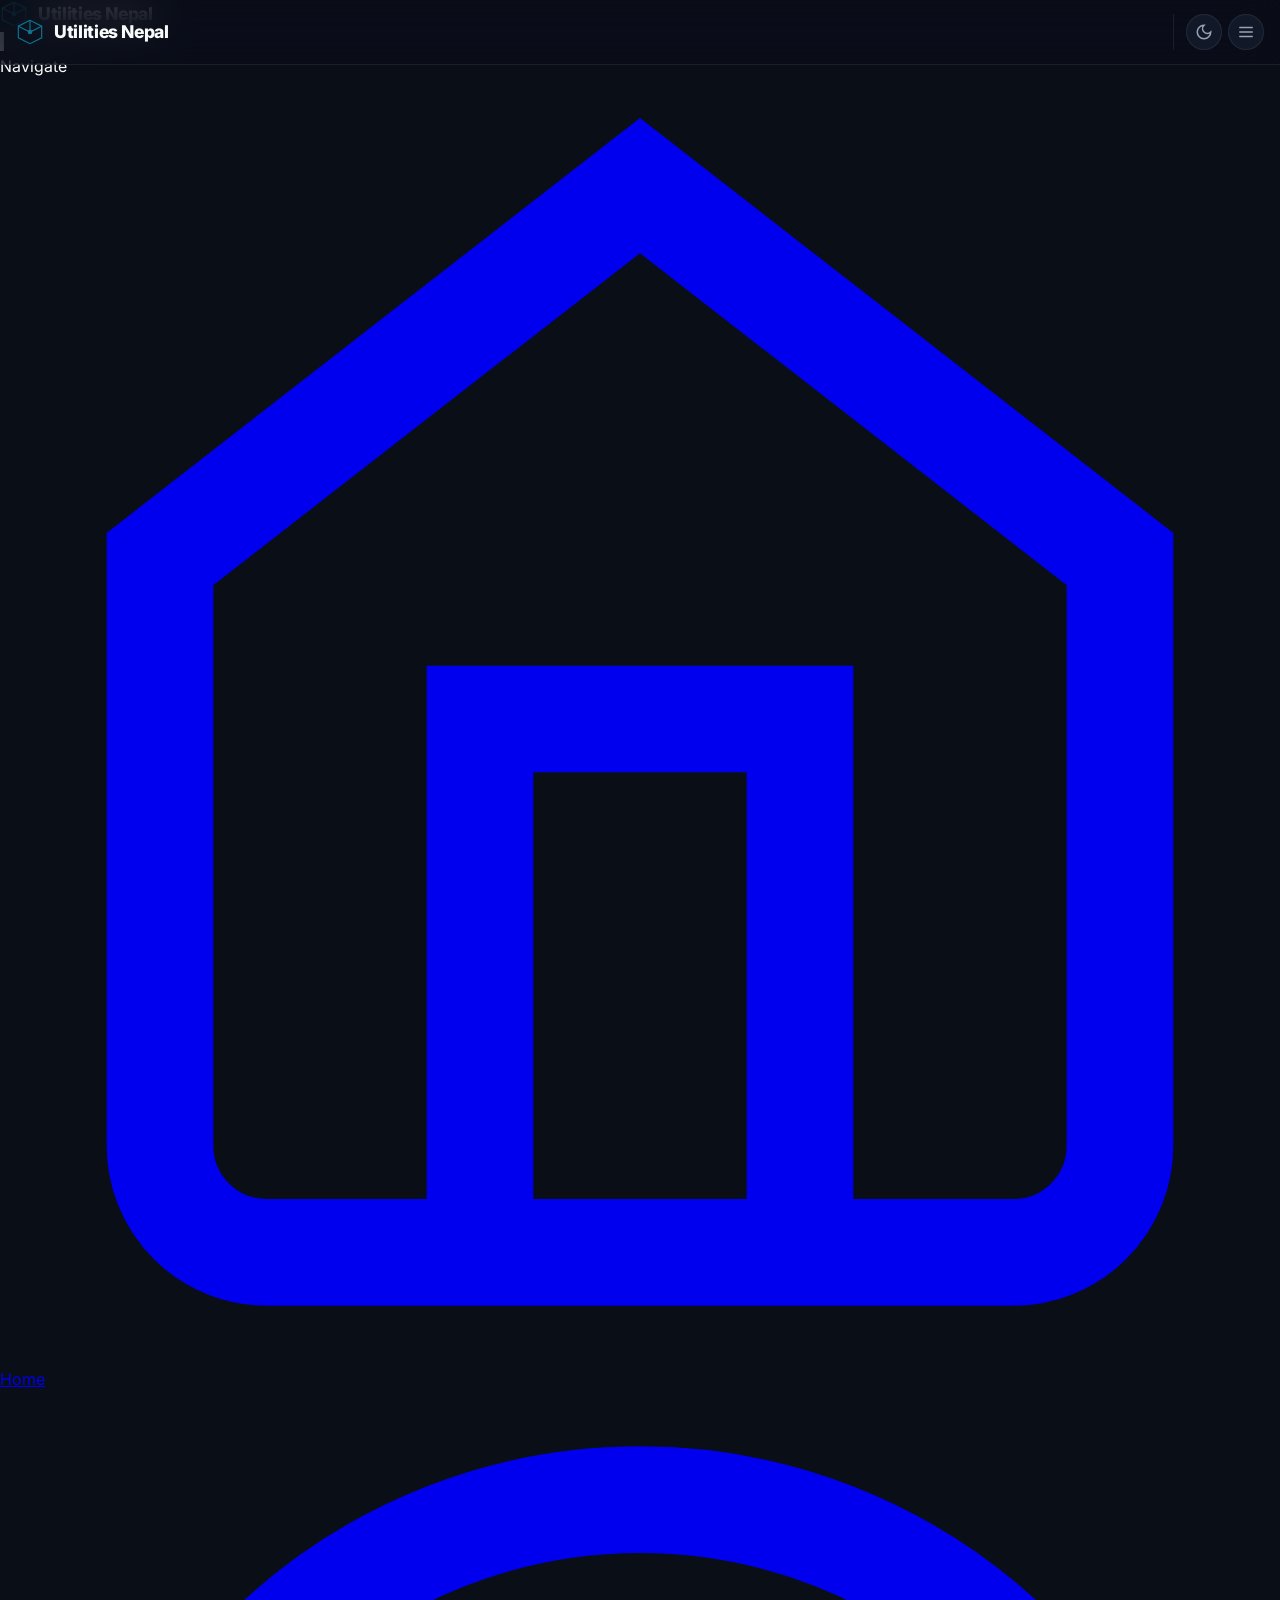
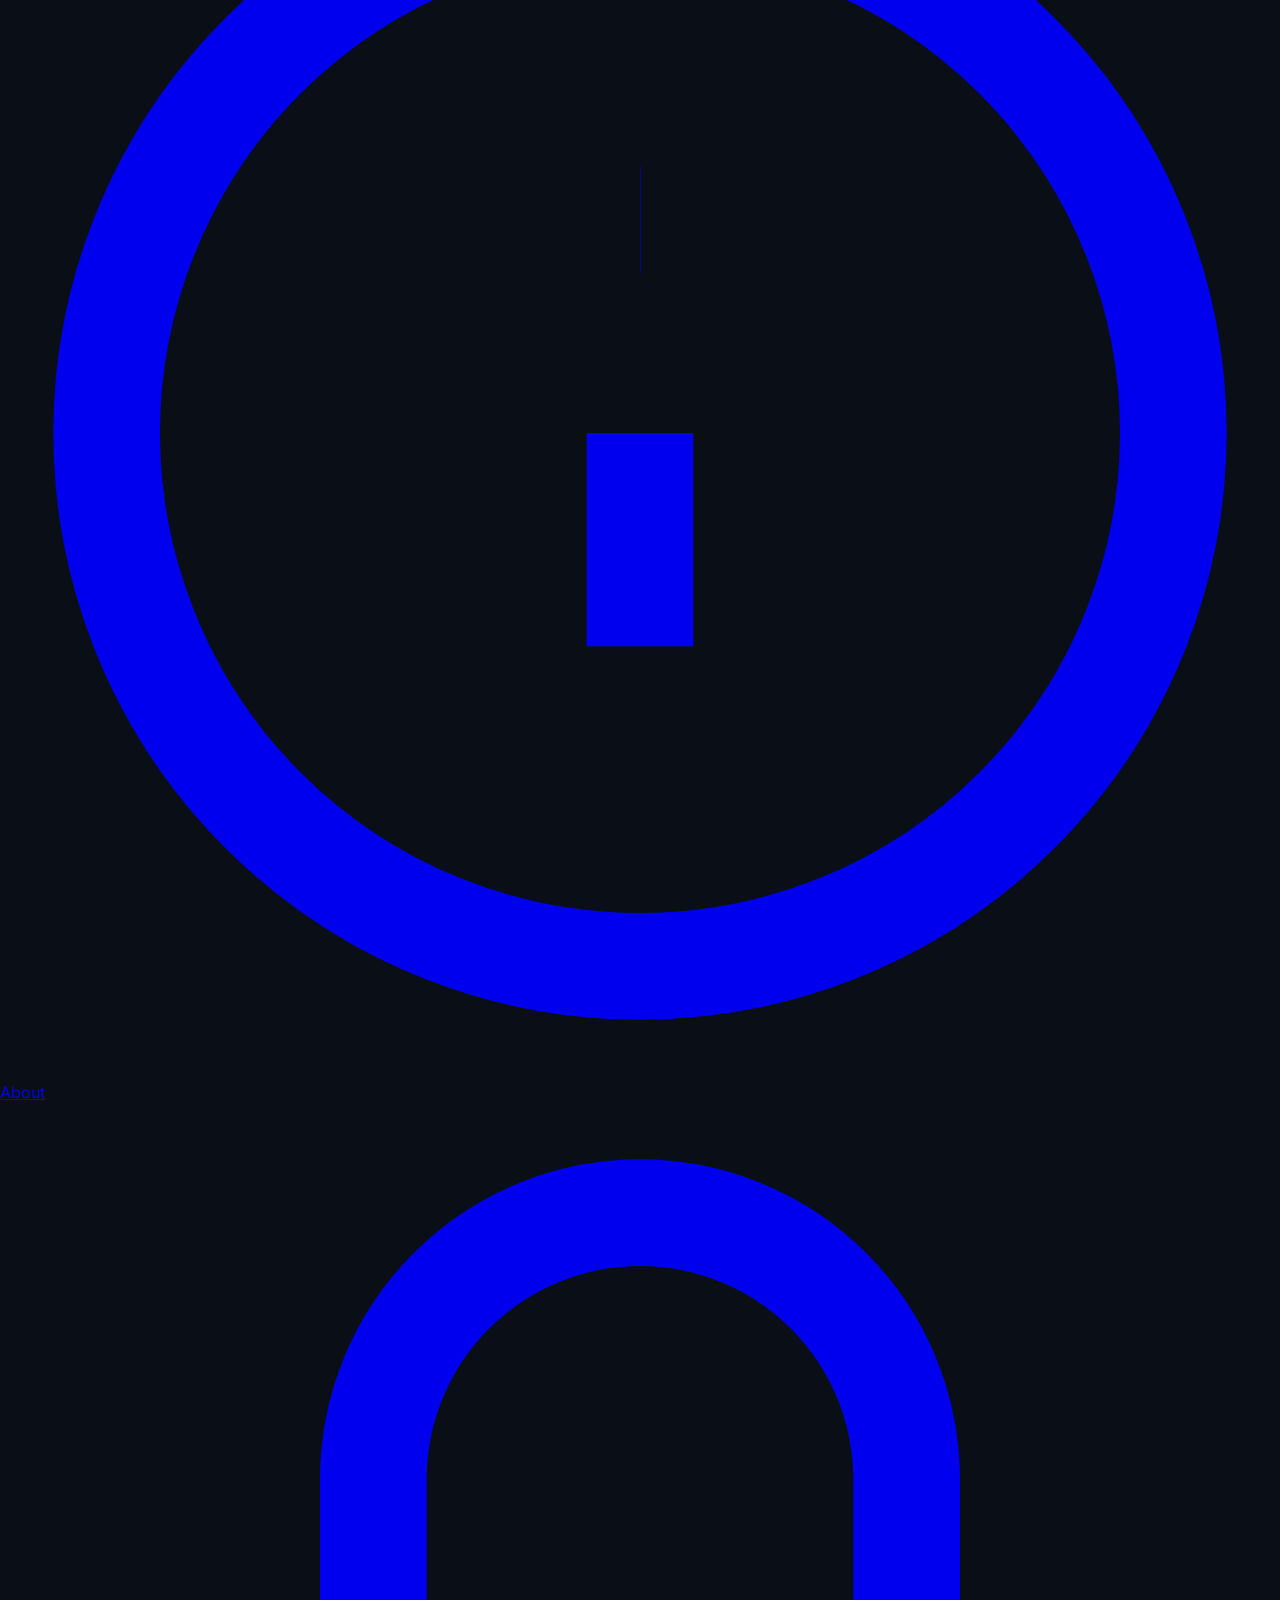
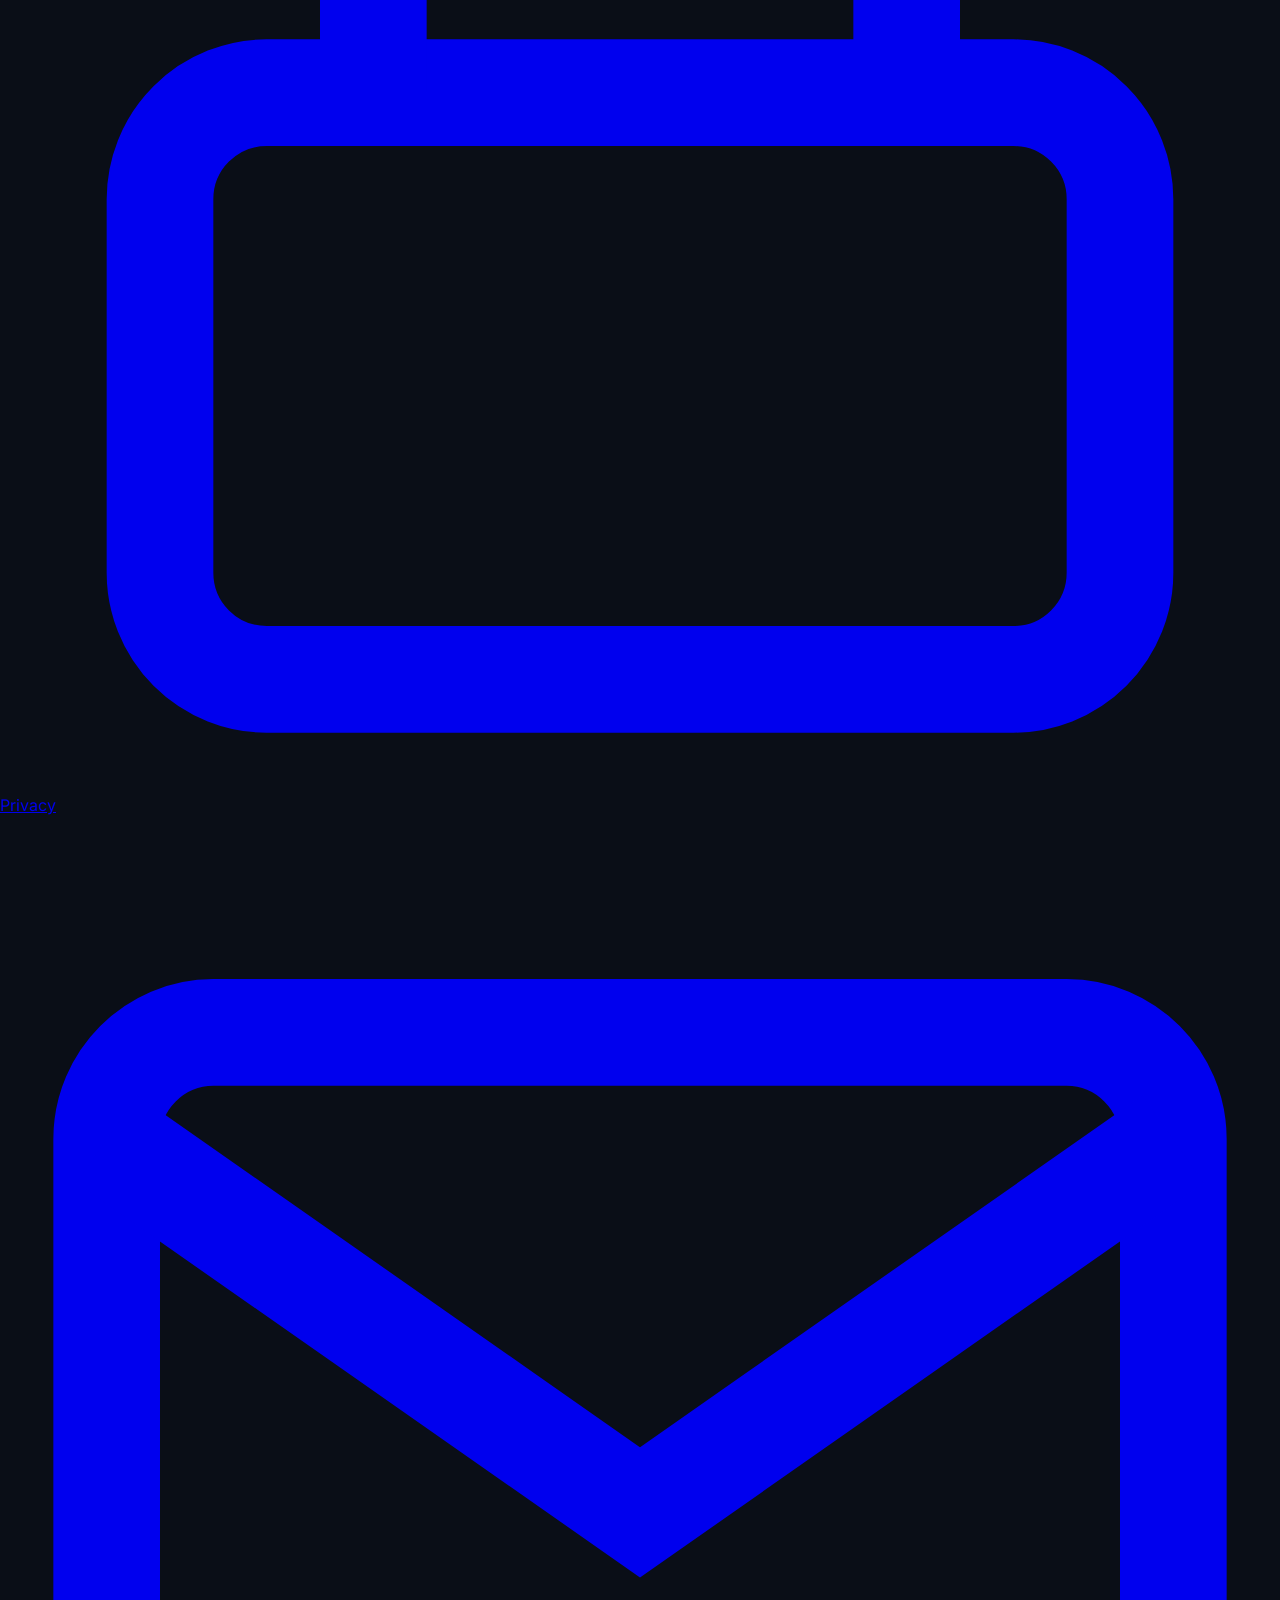
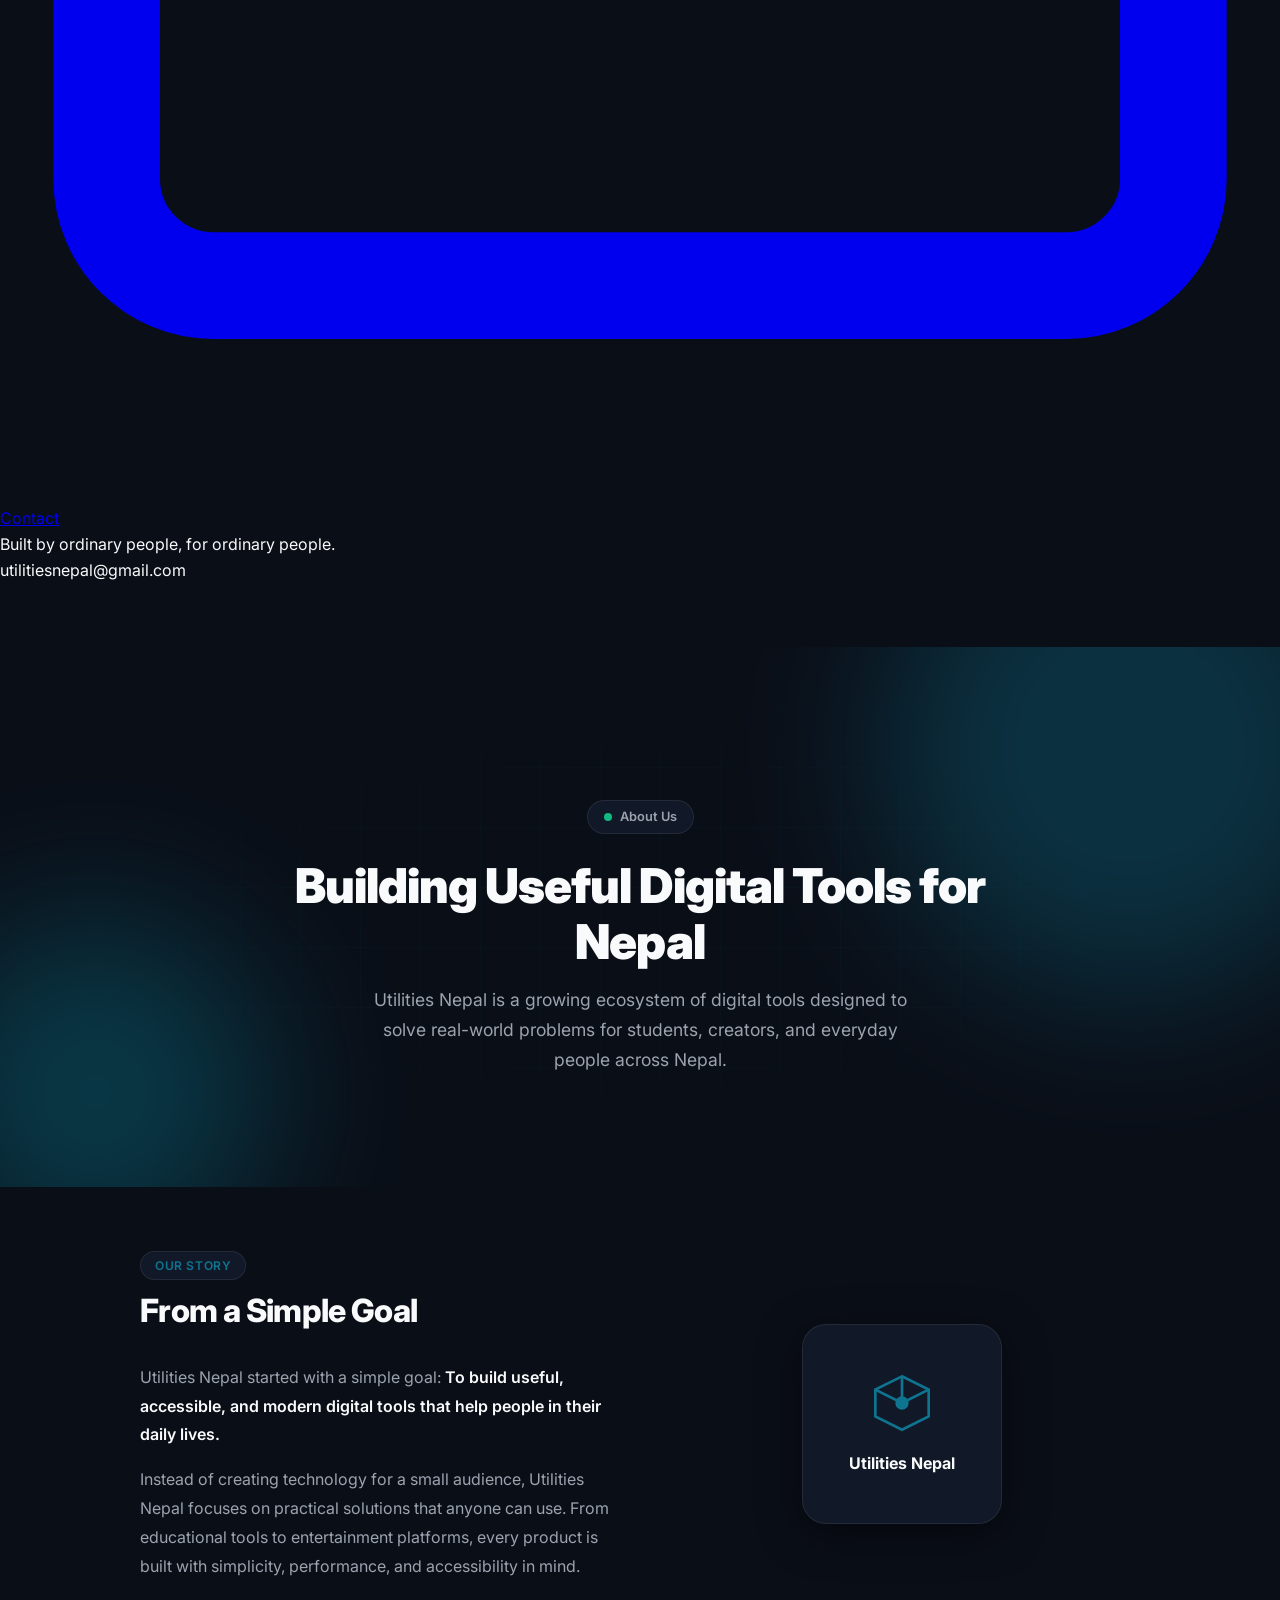
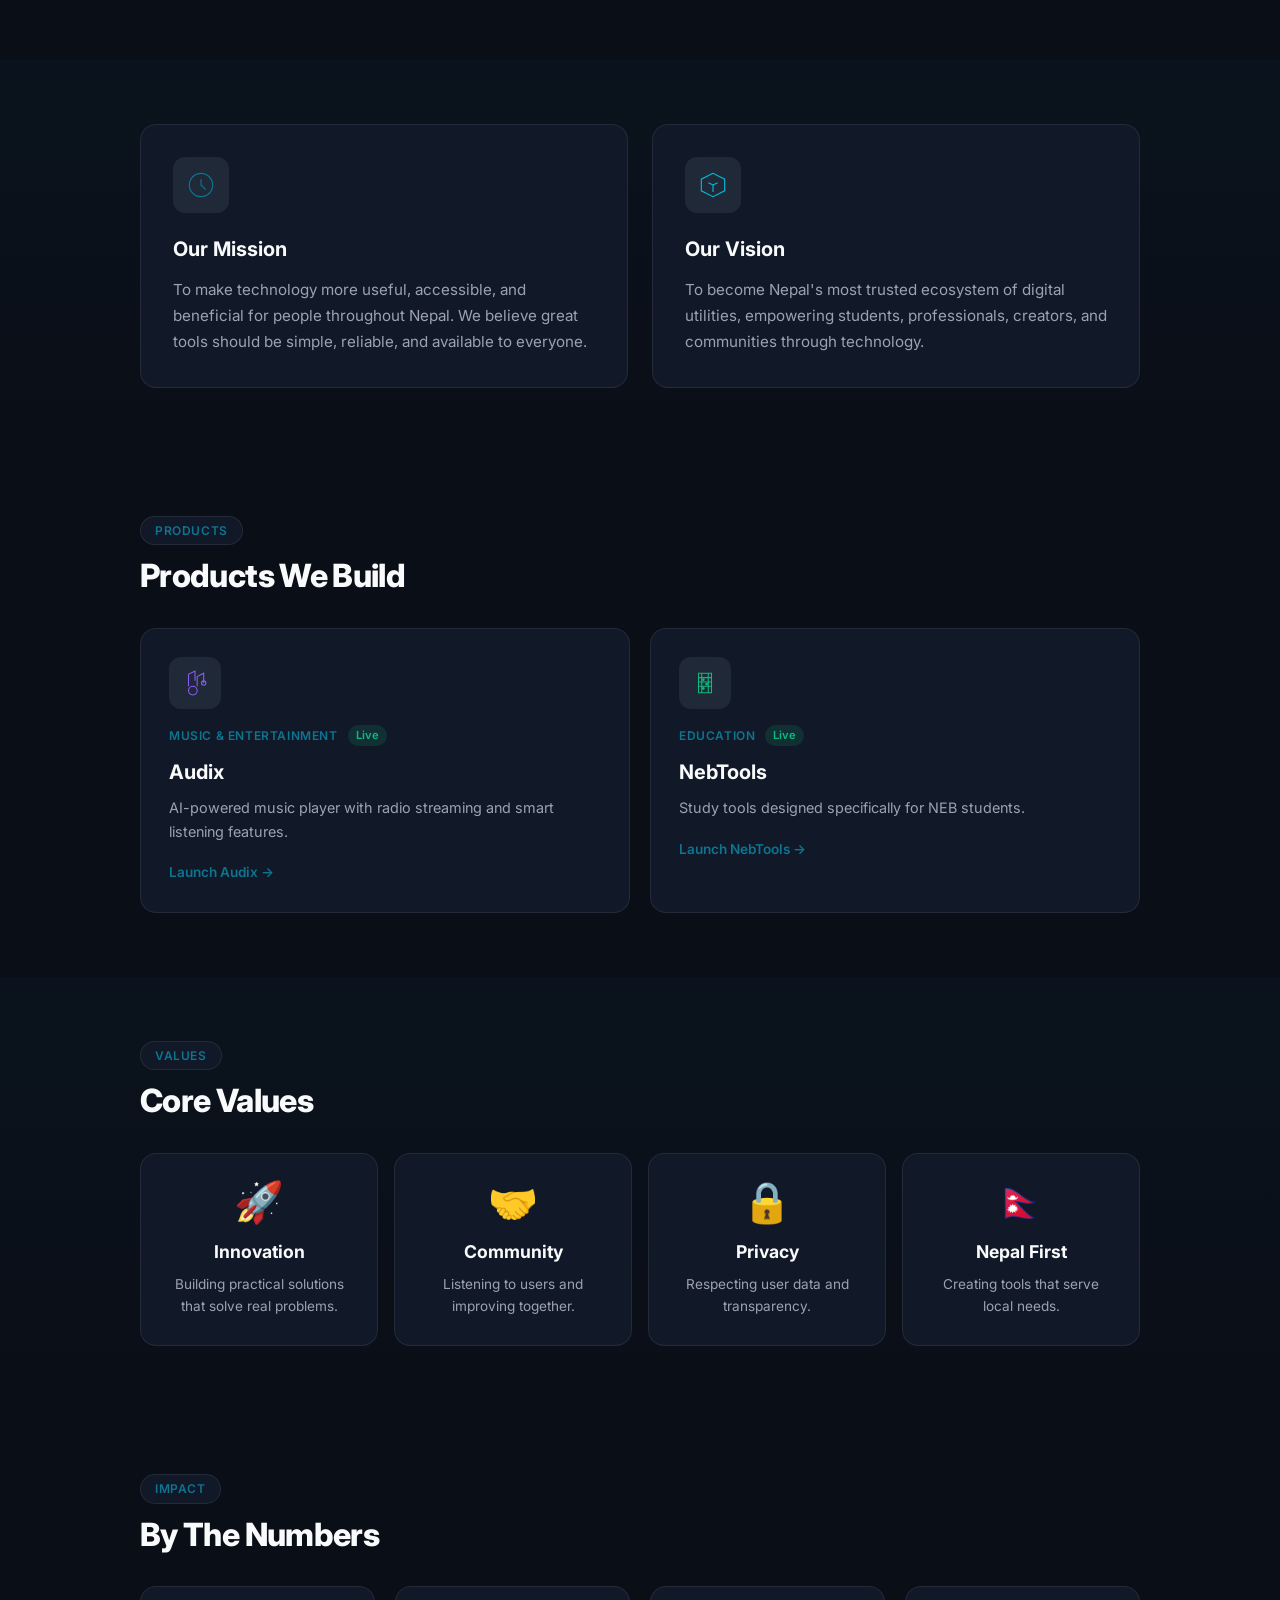
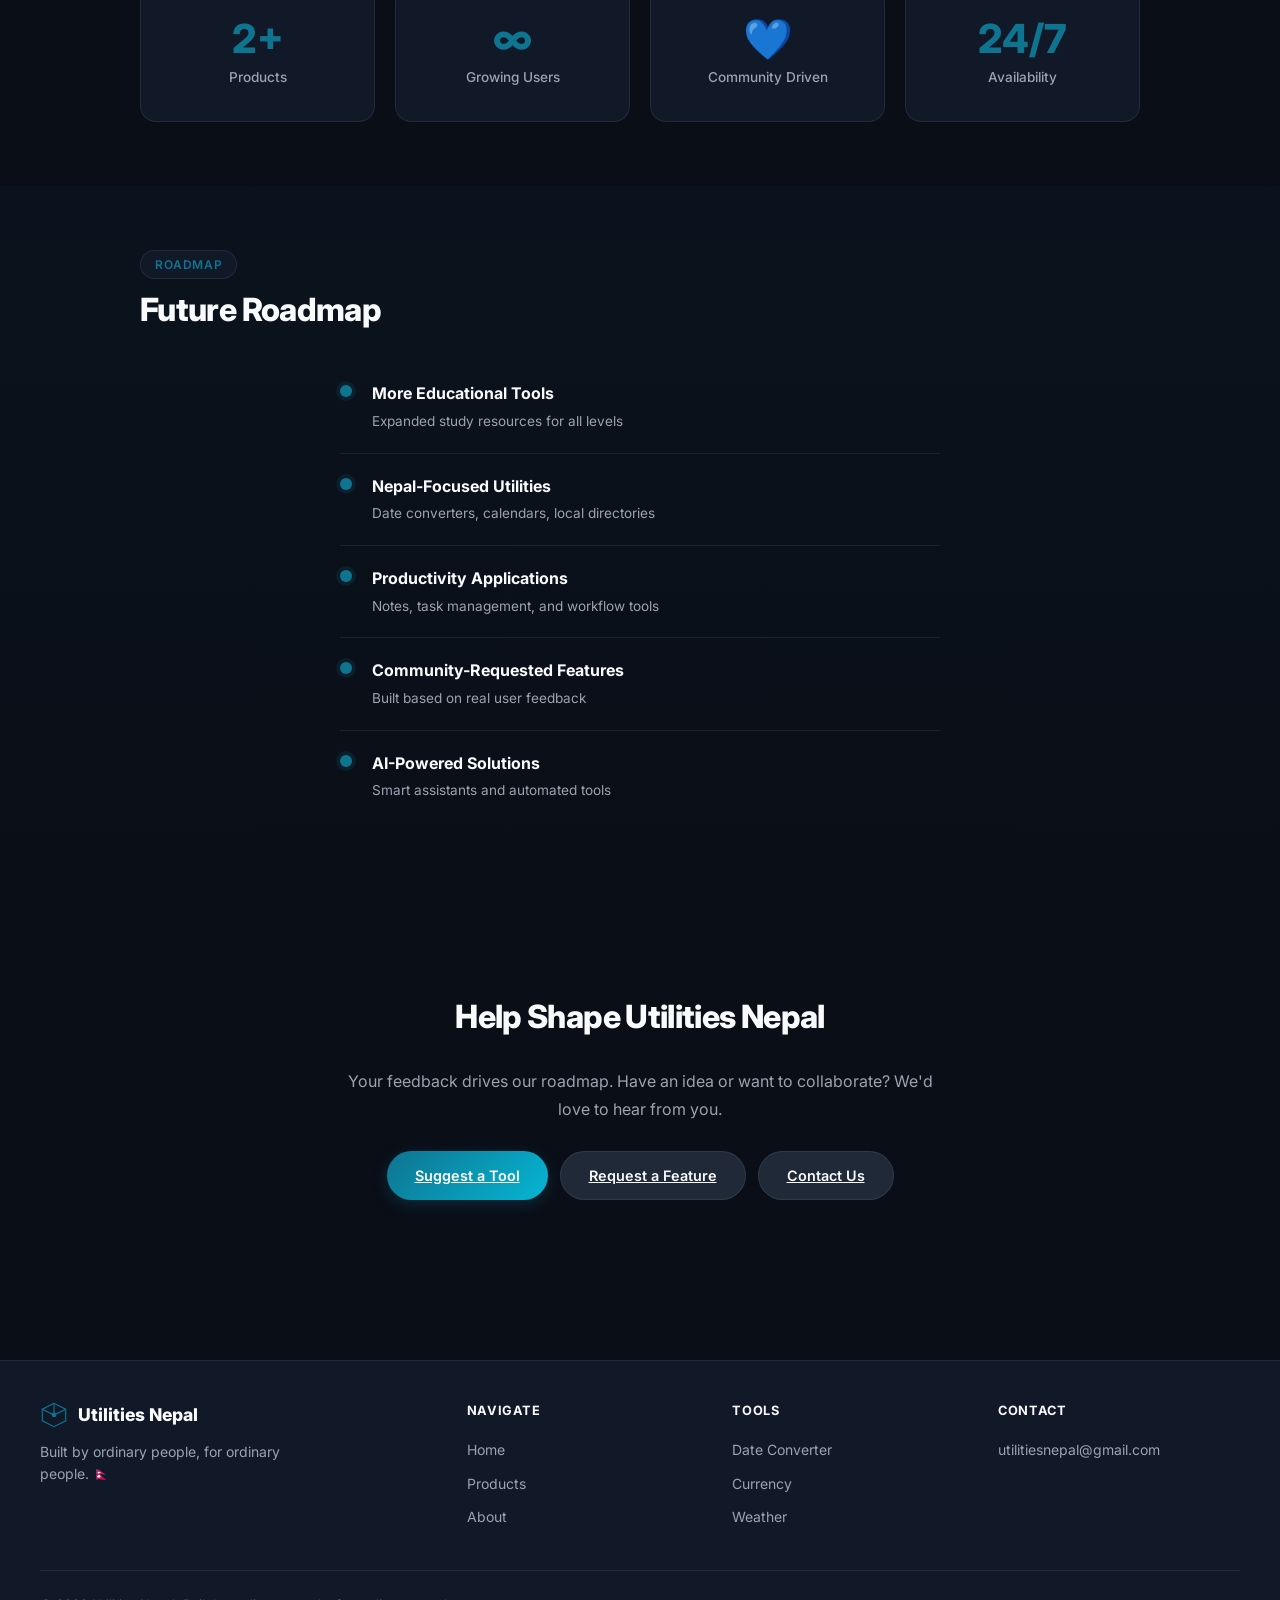
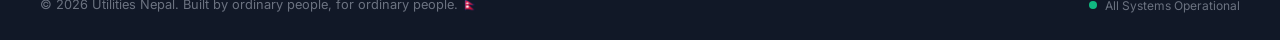
==== commit 2c955dc6: "Add files via upload" ====
--- a/about.html
+++ b/about.html
@@ -32,26 +32,59 @@
 <svg class="logo-icon" viewBox="0 0 48 48" fill="none"><path d="M24 4L4 14v20l20 10 20-10V14L24 4z" stroke="currentColor" stroke-width="2"/><path d="M24 4v20M4 14l20 10 20-10" stroke="currentColor" stroke-width="2"/><circle cx="24" cy="24" r="4" fill="currentColor"/></svg>
 <span class="logo-text">Utilities Nepal</span>
 </a>
-<button class="nav-toggle" id="navToggle" aria-label="Toggle menu" aria-expanded="false">
-<span></span><span></span><span></span>
-</button>
-<div class="nav-menu" id="navMenu">
-<ul class="nav-links">
-<li><a href="index.html" class="nav-link">Home</a></li>
-<li><a href="index.html#tools" class="nav-link">Products</a></li>
-<li><a href="about.html" class="nav-link active">About</a></li>
-<li><a href="index.html#community" class="nav-link">Community</a></li>
-<li><a href="mailto:utilitiesnepal@gmail.com" class="nav-link">Contact</a></li>
-</ul>
 <div class="nav-actions">
 <button class="icon-btn" id="themeToggle" aria-label="Toggle theme">
 <svg class="moon" viewBox="0 0 24 24" fill="none" stroke="currentColor" stroke-width="2"><path d="M12 3a6 6 0 0 0 9 9 9 9 0 1 1-9-9Z"/></svg>
 <svg class="sun" viewBox="0 0 24 24" fill="none" stroke="currentColor" stroke-width="2"><circle cx="12" cy="12" r="5"/><path d="M12 1v2M12 21v2M4.22 4.22l1.42 1.42M18.36 18.36l1.42 1.42M1 12h2M21 12h2M4.22 19.78l1.42-1.42M18.36 5.64l1.42-1.42"/></svg>
 </button>
-</div>
+<button class="icon-btn" id="menuToggle" aria-label="Menu" aria-expanded="false">
+<svg viewBox="0 0 24 24" fill="none" stroke="currentColor" stroke-width="2"><line x1="3" y1="6" x2="21" y2="6"/><line x1="3" y1="12" x2="21" y2="12"/><line x1="3" y1="18" x2="21" y2="18"/></svg>
+</button>
 </div>
 </div>
 </nav>
+
+<!-- Mobile Menu Drawer -->
+<div class="menu-drawer" id="menuDrawer" aria-hidden="true">
+<div class="menu-drawer-overlay" onclick="closeMenu()"></div>
+<div class="menu-drawer-content">
+<div class="menu-drawer-header">
+<div class="nav-logo">
+<svg class="logo-icon" viewBox="0 0 48 48" fill="none"><path d="M24 4L4 14v20l20 10 20-10V14L24 4z" stroke="currentColor" stroke-width="2"/><path d="M24 4v20M4 14l20 10 20-10" stroke="currentColor" stroke-width="2"/><circle cx="24" cy="24" r="4" fill="currentColor"/></svg>
+<span class="logo-text">Utilities Nepal</span>
+</div>
+<button class="menu-drawer-close" onclick="closeMenu()" aria-label="Close menu">
+<svg viewBox="0 0 24 24" fill="none" stroke="currentColor" stroke-width="2"><path d="M18 6L6 18M6 6l12 12"/></svg>
+</button>
+</div>
+<div class="menu-drawer-body">
+<div class="menu-section">
+<div class="menu-section-title">Navigate</div>
+<a href="index.html" class="menu-item" onclick="closeMenu()">
+<svg viewBox="0 0 24 24" fill="none" stroke="currentColor" stroke-width="2"><path d="M3 9l9-7 9 7v11a2 2 0 0 1-2 2H5a2 2 0 0 1-2-2z"/><polyline points="9 22 9 12 15 12 15 22"/></svg>
+<span>Home</span>
+</a>
+<a href="about.html" class="menu-item" onclick="closeMenu()">
+<svg viewBox="0 0 24 24" fill="none" stroke="currentColor" stroke-width="2"><circle cx="12" cy="12" r="10"/><path d="M12 16v-4M12 8h.01"/></svg>
+<span>About</span>
+</a>
+<a href="privacy.html" class="menu-item" onclick="closeMenu()">
+<svg viewBox="0 0 24 24" fill="none" stroke="currentColor" stroke-width="2"><rect x="3" y="11" width="18" height="11" rx="2" ry="2"/><path d="M7 11V7a5 5 0 0 1 10 0v4"/></svg>
+<span>Privacy</span>
+</a>
+<a href="mailto:utilitiesnepal@gmail.com" class="menu-item">
+<svg viewBox="0 0 24 24" fill="none" stroke="currentColor" stroke-width="2"><path d="M4 4h16c1.1 0 2 .9 2 2v12c0 1.1-.9 2-2 2H4c-1.1 0-2-.9-2-2V6c0-1.1.9-2 2-2z"/><polyline points="22,6 12,13 2,6"/></svg>
+<span>Contact</span>
+</a>
+</div>
+<div class="menu-divider"></div>
+<div class="menu-footer">
+<p class="menu-footer-text">Built by ordinary people, for ordinary people.</p>
+<p class="menu-footer-email">utilitiesnepal@gmail.com</p>
+</div>
+</div>
+</div>
+</div>
 
 <!-- Main Content -->
 <main id="main" class="main-content">
@@ -327,14 +360,20 @@
   localStorage.setItem('un-theme', next);
 });
 
-// Mobile Menu
-document.getElementById('navToggle').addEventListener('click', () => {
-  const menu = document.getElementById('navMenu');
-  const toggle = document.getElementById('navToggle');
-  const isOpen = menu.classList.toggle('active');
-  toggle.setAttribute('aria-expanded', isOpen);
-  document.body.style.overflow = isOpen ? 'hidden' : '';
+// Mobile Menu Drawer
+document.getElementById('menuToggle').addEventListener('click', () => {
+  const drawer = document.getElementById('menuDrawer');
+  drawer.classList.toggle('open');
+  drawer.setAttribute('aria-hidden', !drawer.classList.contains('open'));
+  document.body.style.overflow = drawer.classList.contains('open') ? 'hidden' : '';
 });
+
+function closeMenu() {
+  const drawer = document.getElementById('menuDrawer');
+  drawer.classList.remove('open');
+  drawer.setAttribute('aria-hidden', 'true');
+  document.body.style.overflow = '';
+}
 
 // Back to Top
 const backToTop = document.getElementById('backToTop');
--- a/css/about.css
+++ b/css/about.css
@@ -0,0 +1,545 @@
+/* ============================================
+   ABOUT PAGE STYLES - Utilities Nepal
+   ============================================ */
+
+/* Hero */
+.about-hero {
+  position: relative;
+  padding: 100px 16px 60px;
+  text-align: center;
+  overflow: hidden;
+  min-height: 60vh;
+  display: flex;
+  align-items: center;
+  justify-content: center;
+}
+
+.about-hero-bg {
+  position: absolute;
+  inset: 0;
+  pointer-events: none;
+}
+
+.about-hero-bg .gradient-orb {
+  position: absolute;
+  border-radius: 50%;
+  filter: blur(80px);
+  opacity: 0.35;
+}
+
+.about-hero-bg .orb-1 {
+  width: 500px; height: 500px;
+  background: var(--primary);
+  top: -150px; right: -100px;
+}
+
+.about-hero-bg .orb-2 {
+  width: 350px; height: 350px;
+  background: var(--accent);
+  bottom: -80px; left: -80px;
+  opacity: 0.25;
+}
+
+.about-hero-bg .grid-pattern {
+  position: absolute;
+  inset: 0;
+  background-image:
+    linear-gradient(rgba(6, 182, 212, 0.03) 1px, transparent 1px),
+    linear-gradient(90deg, rgba(6, 182, 212, 0.03) 1px, transparent 1px);
+  background-size: 60px 60px;
+  mask-image: radial-gradient(ellipse at center, black 30%, transparent 70%);
+  -webkit-mask-image: radial-gradient(ellipse at center, black 30%, transparent 70%);
+}
+
+.about-hero-content {
+  position: relative;
+  z-index: 1;
+  max-width: 700px;
+}
+
+.about-hero .hero-badge {
+  display: inline-flex;
+  align-items: center;
+  gap: 8px;
+  padding: 6px 16px;
+  background: var(--surface);
+  border: 1px solid var(--border);
+  border-radius: var(--radius-full);
+  font-size: 0.8rem;
+  font-weight: 600;
+  color: var(--text-secondary);
+  margin-bottom: 24px;
+}
+
+.about-hero .hero-badge .dot {
+  width: 8px; height: 8px;
+  background: #10B981;
+  border-radius: 50%;
+  animation: pulse 2s ease infinite;
+}
+
+.about-hero-title {
+  font-size: clamp(2rem, 5vw, 3rem);
+  font-weight: 900;
+  line-height: 1.15;
+  letter-spacing: -0.02em;
+  margin-bottom: 16px;
+}
+
+.about-hero-subtitle {
+  font-size: clamp(0.95rem, 2vw, 1.1rem);
+  color: var(--text-secondary);
+  max-width: 560px;
+  margin: 0 auto;
+  line-height: 1.7;
+}
+
+/* Sections */
+.about-section {
+  padding: 64px 16px;
+  position: relative;
+}
+
+.about-section.alt-bg {
+  background: linear-gradient(180deg, rgba(14, 116, 144, 0.05) 0%, transparent 100%);
+}
+
+.section-container {
+  max-width: 1000px;
+  margin: 0 auto;
+}
+
+.section-tag {
+  display: inline-block;
+  padding: 4px 14px;
+  background: var(--surface);
+  border: 1px solid var(--border);
+  border-radius: var(--radius-full);
+  font-size: 0.75rem;
+  font-weight: 600;
+  color: var(--primary);
+  text-transform: uppercase;
+  letter-spacing: 0.05em;
+  margin-bottom: 12px;
+}
+
+.about-section .section-title {
+  font-size: clamp(1.5rem, 3vw, 2rem);
+  font-weight: 800;
+  line-height: 1.2;
+  letter-spacing: -0.02em;
+  margin-bottom: 32px;
+}
+
+/* Our Story */
+.about-story {
+  display: grid;
+  grid-template-columns: 1fr 1fr;
+  gap: 48px;
+  align-items: center;
+}
+
+.story-text {
+  font-size: 1rem;
+  color: var(--text-secondary);
+  line-height: 1.8;
+  margin-bottom: 16px;
+}
+
+.story-text strong {
+  color: var(--text);
+  font-weight: 600;
+}
+
+.story-visual {
+  display: flex;
+  justify-content: center;
+}
+
+.story-card {
+  width: 200px;
+  height: 200px;
+  background: var(--surface);
+  border: 1px solid var(--border);
+  border-radius: var(--radius-xl);
+  display: flex;
+  flex-direction: column;
+  align-items: center;
+  justify-content: center;
+  gap: 16px;
+  box-shadow: var(--shadow-lg);
+  transition: transform var(--transition);
+}
+
+.story-card:hover {
+  transform: translateY(-8px) rotate(2deg);
+}
+
+.story-card svg {
+  width: 64px;
+  height: 64px;
+  color: var(--primary);
+}
+
+.story-card span {
+  font-weight: 700;
+  font-size: 1rem;
+  color: var(--text);
+}
+
+/* Mission & Vision */
+.mission-vision-grid {
+  display: grid;
+  grid-template-columns: 1fr 1fr;
+  gap: 24px;
+}
+
+.mv-card {
+  background: var(--surface);
+  border: 1px solid var(--border);
+  border-radius: var(--radius-lg);
+  padding: 32px;
+  transition: all var(--transition);
+}
+
+.mv-card:hover {
+  transform: translateY(-4px);
+  border-color: var(--border-hover);
+  box-shadow: var(--shadow);
+}
+
+.mv-icon {
+  width: 56px;
+  height: 56px;
+  border-radius: var(--radius);
+  background: var(--surface-light);
+  display: flex;
+  align-items: center;
+  justify-content: center;
+  margin-bottom: 20px;
+  color: var(--mv-color, var(--primary));
+}
+
+.mv-icon svg {
+  width: 28px;
+  height: 28px;
+}
+
+.mv-title {
+  font-size: 1.25rem;
+  font-weight: 700;
+  margin-bottom: 12px;
+}
+
+.mv-desc {
+  font-size: 0.95rem;
+  color: var(--text-secondary);
+  line-height: 1.7;
+}
+
+/* Products We Build */
+.products-build-grid {
+  display: grid;
+  grid-template-columns: repeat(auto-fit, minmax(300px, 1fr));
+  gap: 20px;
+}
+
+.product-build-card {
+  background: var(--surface);
+  border: 1px solid var(--border);
+  border-radius: var(--radius-lg);
+  padding: 28px;
+  text-decoration: none;
+  color: var(--text);
+  transition: all var(--transition);
+  display: block;
+}
+
+.product-build-card:hover {
+  transform: translateY(-4px);
+  border-color: var(--border-hover);
+  box-shadow: var(--shadow);
+}
+
+.product-build-icon {
+  width: 52px;
+  height: 52px;
+  border-radius: var(--radius);
+  background: var(--surface-light);
+  display: flex;
+  align-items: center;
+  justify-content: center;
+  margin-bottom: 16px;
+  color: var(--pb-color, var(--primary));
+}
+
+.product-build-icon svg {
+  width: 26px;
+  height: 26px;
+}
+
+.product-build-meta {
+  display: flex;
+  align-items: center;
+  gap: 10px;
+  margin-bottom: 10px;
+}
+
+.product-build-cat {
+  font-size: 0.75rem;
+  font-weight: 600;
+  color: var(--primary);
+  text-transform: uppercase;
+  letter-spacing: 0.05em;
+}
+
+.product-build-status {
+  font-size: 0.7rem;
+  font-weight: 600;
+  padding: 2px 8px;
+  background: rgba(16, 185, 129, 0.15);
+  color: #10B981;
+  border-radius: var(--radius-full);
+}
+
+.product-build-name {
+  font-size: 1.25rem;
+  font-weight: 700;
+  margin-bottom: 8px;
+}
+
+.product-build-desc {
+  font-size: 0.9rem;
+  color: var(--text-secondary);
+  line-height: 1.6;
+  margin-bottom: 16px;
+}
+
+.product-build-link {
+  font-size: 0.85rem;
+  font-weight: 600;
+  color: var(--primary);
+  transition: color var(--transition);
+}
+
+.product-build-card:hover .product-build-link {
+  color: var(--accent);
+}
+
+/* Core Values */
+.values-grid {
+  display: grid;
+  grid-template-columns: repeat(auto-fit, minmax(200px, 1fr));
+  gap: 16px;
+}
+
+.value-card {
+  background: var(--surface);
+  border: 1px solid var(--border);
+  border-radius: var(--radius-lg);
+  padding: 28px;
+  text-align: center;
+  transition: all var(--transition);
+}
+
+.value-card:hover {
+  transform: translateY(-4px);
+  border-color: var(--border-hover);
+  box-shadow: var(--shadow);
+}
+
+.value-icon {
+  font-size: 2.5rem;
+  margin-bottom: 16px;
+  line-height: 1;
+}
+
+.value-title {
+  font-size: 1.1rem;
+  font-weight: 700;
+  margin-bottom: 8px;
+}
+
+.value-desc {
+  font-size: 0.85rem;
+  color: var(--text-secondary);
+  line-height: 1.6;
+}
+
+/* Statistics */
+.stats-grid {
+  display: grid;
+  grid-template-columns: repeat(4, 1fr);
+  gap: 20px;
+}
+
+.about-stat {
+  background: var(--surface);
+  border: 1px solid var(--border);
+  border-radius: var(--radius-lg);
+  padding: 32px 20px;
+  text-align: center;
+  transition: all var(--transition);
+}
+
+.about-stat:hover {
+  border-color: var(--primary);
+  transform: translateY(-2px);
+}
+
+.about-stat-num {
+  font-size: 2.5rem;
+  font-weight: 800;
+  color: var(--primary);
+  line-height: 1;
+  margin-bottom: 8px;
+}
+
+.about-stat-label {
+  font-size: 0.85rem;
+  color: var(--text-secondary);
+  font-weight: 500;
+}
+
+/* Roadmap */
+.roadmap-list {
+  max-width: 600px;
+  margin: 0 auto;
+}
+
+.roadmap-item {
+  display: flex;
+  gap: 20px;
+  padding: 20px 0;
+  border-bottom: 1px solid var(--border);
+}
+
+.roadmap-item:last-child {
+  border-bottom: none;
+}
+
+.roadmap-dot {
+  width: 12px;
+  height: 12px;
+  border-radius: 50%;
+  background: var(--primary);
+  flex-shrink: 0;
+  margin-top: 4px;
+  box-shadow: 0 0 0 4px rgba(14, 116, 144, 0.15);
+}
+
+.roadmap-content h4 {
+  font-size: 1rem;
+  font-weight: 700;
+  margin-bottom: 4px;
+}
+
+.roadmap-content p {
+  font-size: 0.85rem;
+  color: var(--text-secondary);
+  line-height: 1.6;
+}
+
+/* Community CTA */
+.community-cta {
+  text-align: center;
+  max-width: 600px;
+  margin: 0 auto;
+  padding: 48px 0;
+}
+
+.community-desc {
+  font-size: 1rem;
+  color: var(--text-secondary);
+  line-height: 1.7;
+  margin-bottom: 28px;
+}
+
+.community-buttons {
+  display: flex;
+  gap: 12px;
+  justify-content: center;
+  flex-wrap: wrap;
+}
+
+.community-buttons .btn {
+  padding: 12px 28px;
+}
+
+/* Responsive */
+@media (max-width: 768px) {
+  .about-story {
+    grid-template-columns: 1fr;
+    gap: 32px;
+  }
+
+  .mission-vision-grid {
+    grid-template-columns: 1fr;
+  }
+
+  .stats-grid {
+    grid-template-columns: repeat(2, 1fr);
+  }
+
+  .about-stat-num {
+    font-size: 2rem;
+  }
+
+  .values-grid {
+    grid-template-columns: repeat(2, 1fr);
+  }
+
+  .community-buttons {
+    flex-direction: column;
+    align-items: stretch;
+  }
+
+  .community-buttons .btn {
+    justify-content: center;
+  }
+}
+
+@media (max-width: 480px) {
+  .stats-grid {
+    grid-template-columns: 1fr 1fr;
+    gap: 12px;
+  }
+
+  .about-stat {
+    padding: 24px 12px;
+  }
+
+  .about-stat-num {
+    font-size: 1.6rem;
+  }
+
+  .values-grid {
+    grid-template-columns: 1fr;
+  }
+
+  .mv-card {
+    padding: 24px;
+  }
+
+  .product-build-card {
+    padding: 20px;
+  }
+}
+
+/* Print */
+@media print {
+  .about-hero-bg,
+  .back-to-top {
+    display: none !important;
+  }
+
+  .about-hero {
+    min-height: auto;
+    padding: 40px 16px;
+  }
+
+  .about-section {
+    padding: 32px 16px;
+    page-break-inside: avoid;
+  }
+}
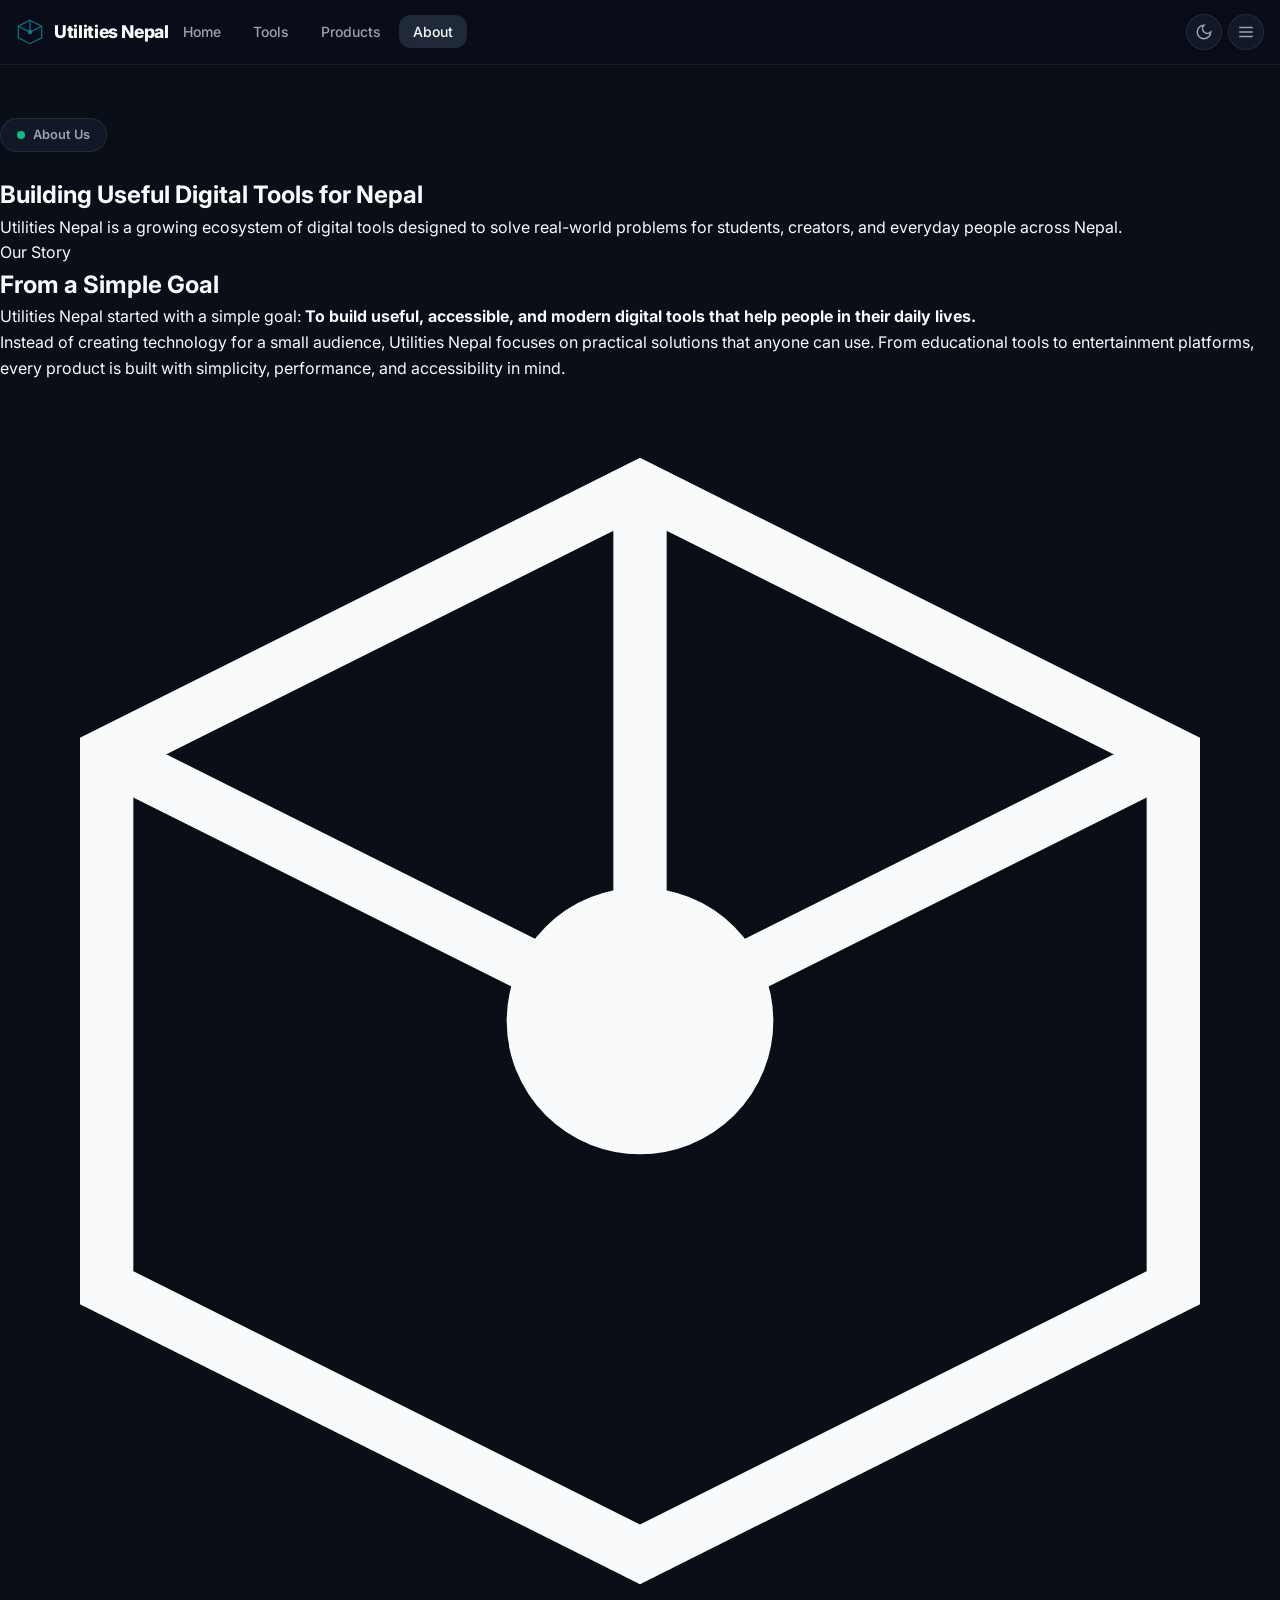
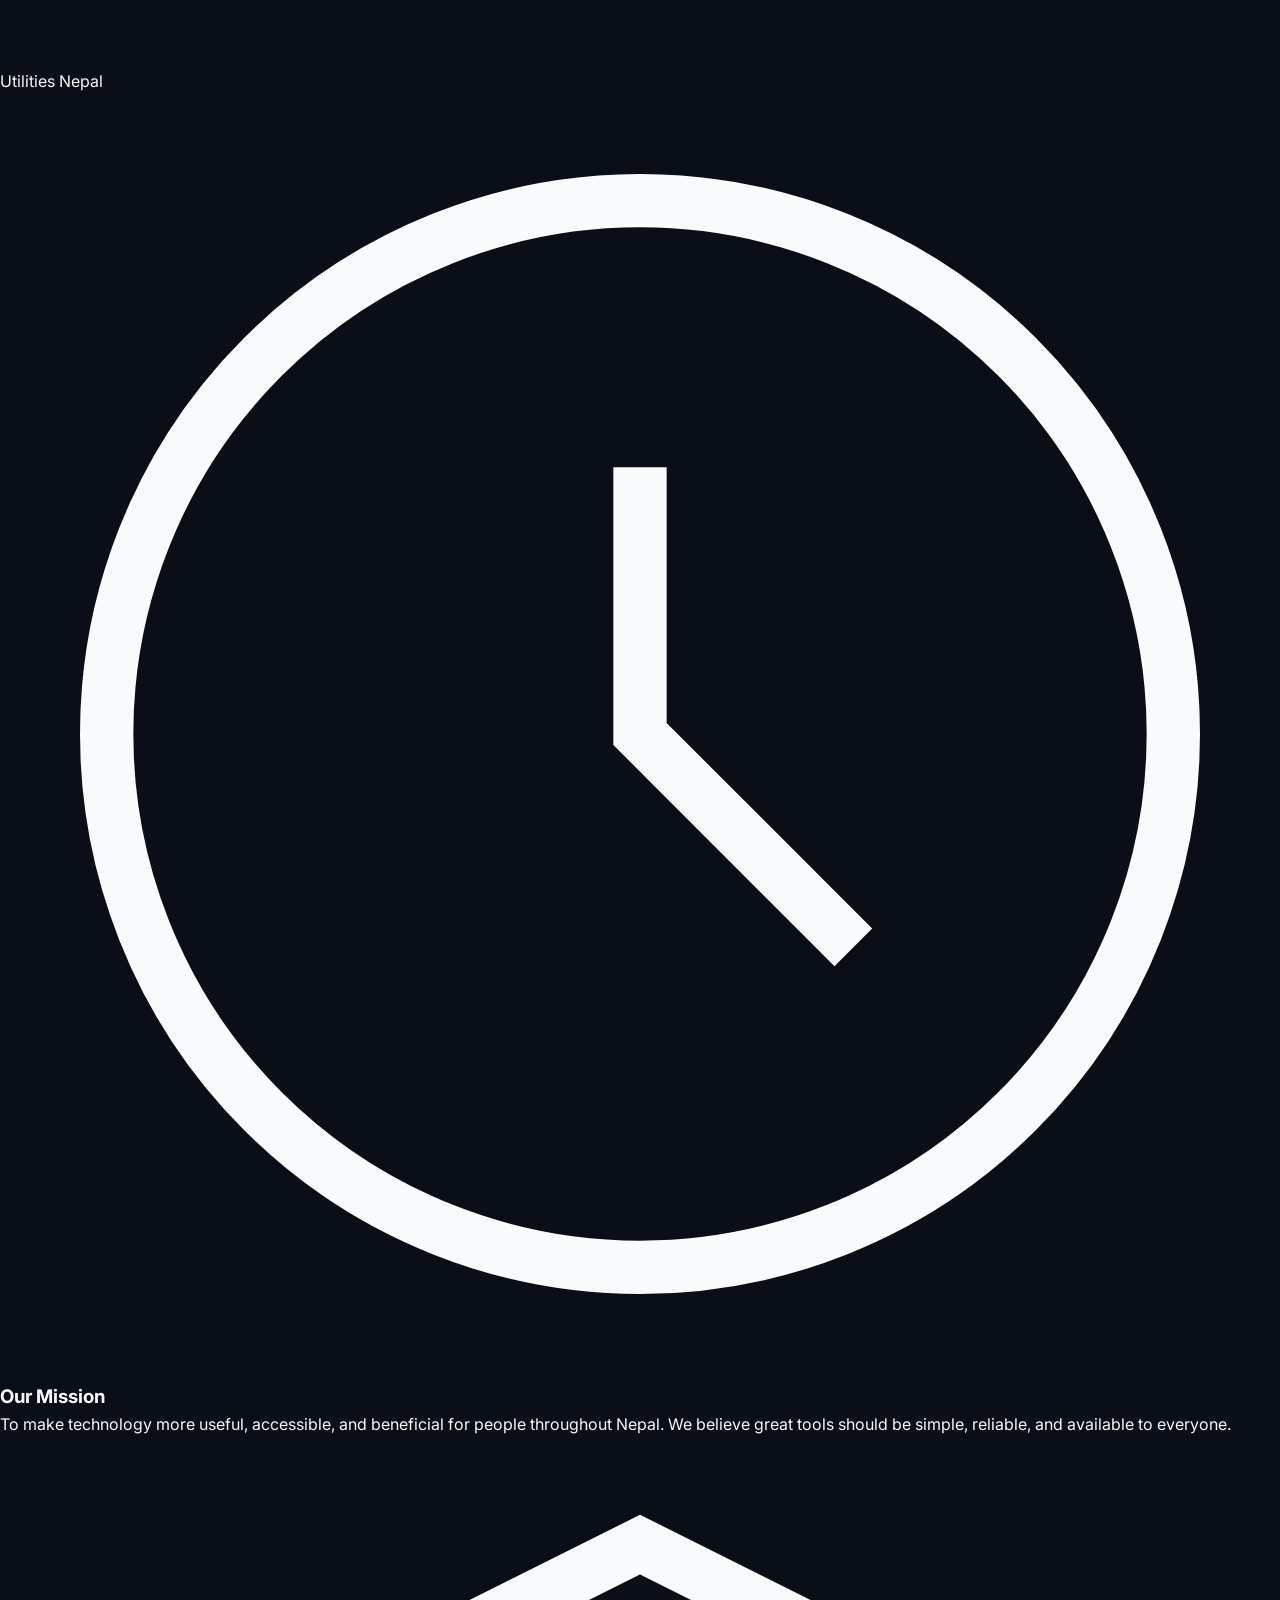
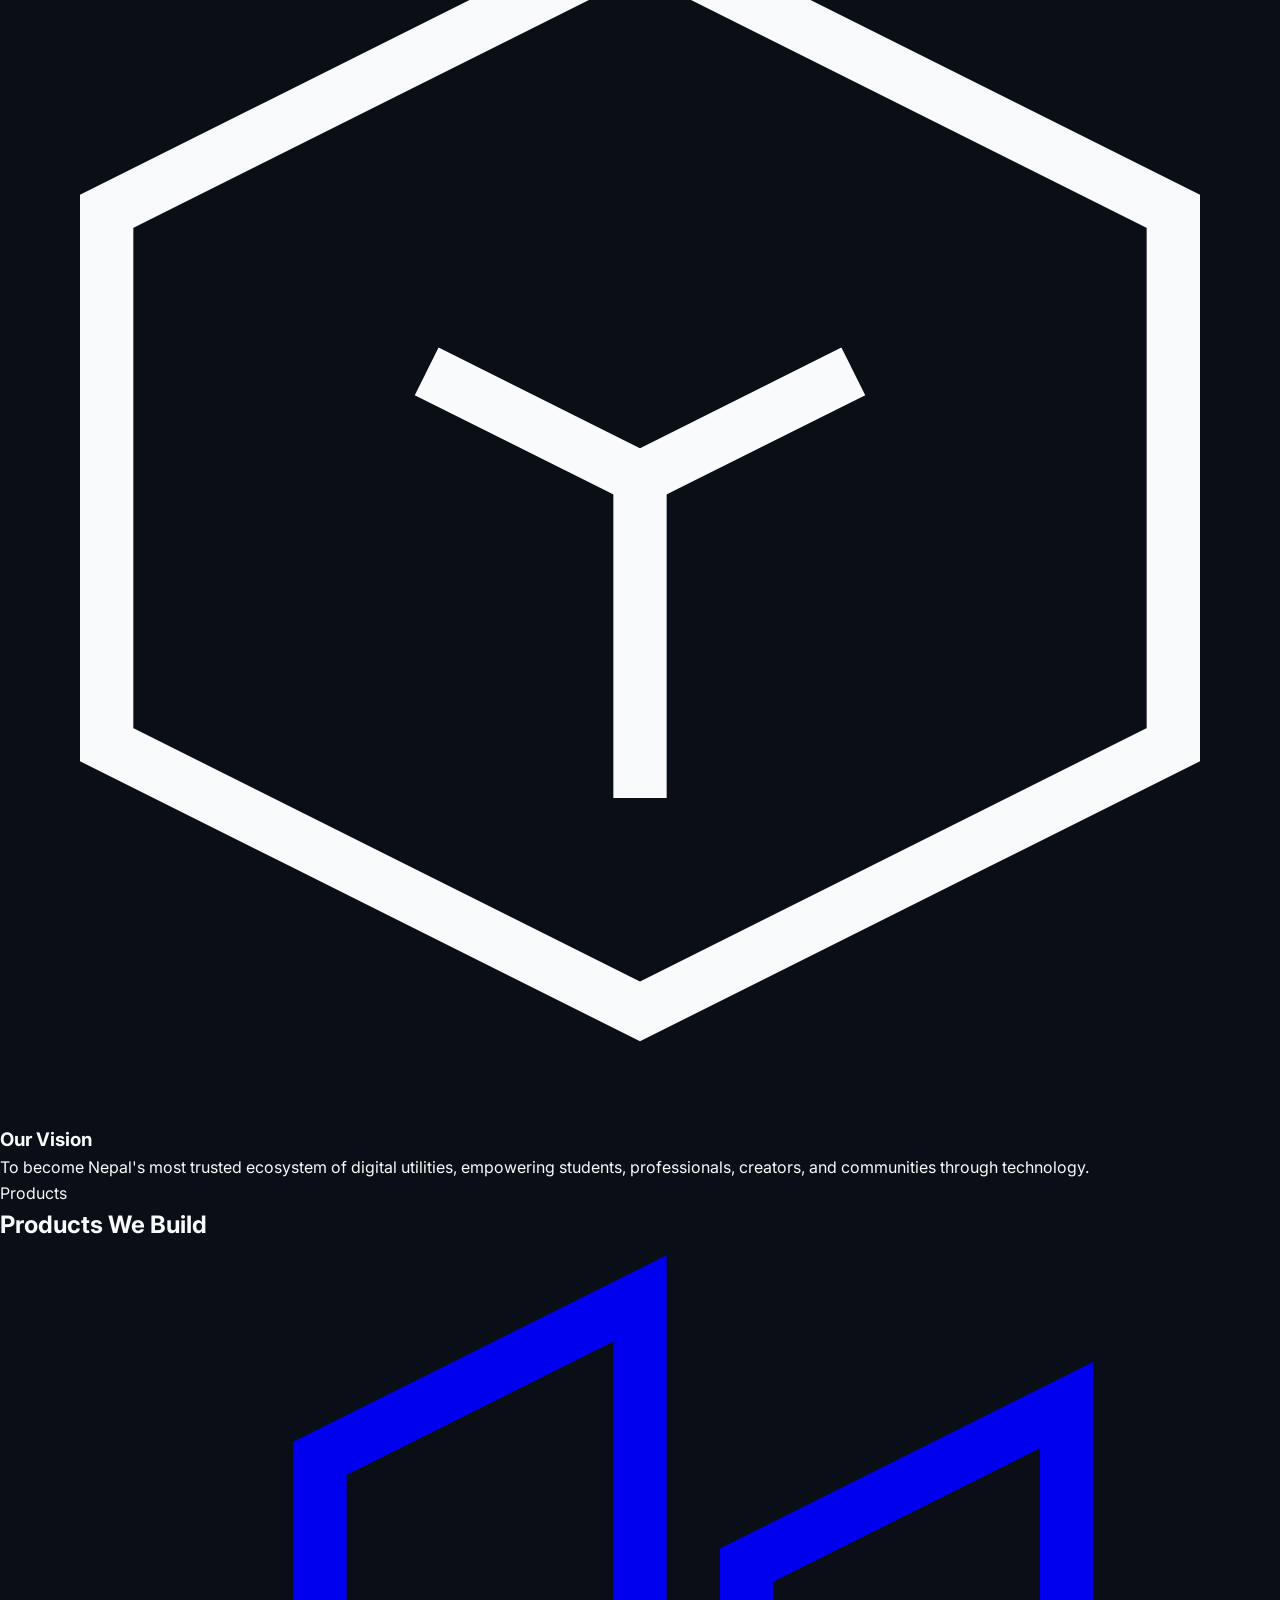
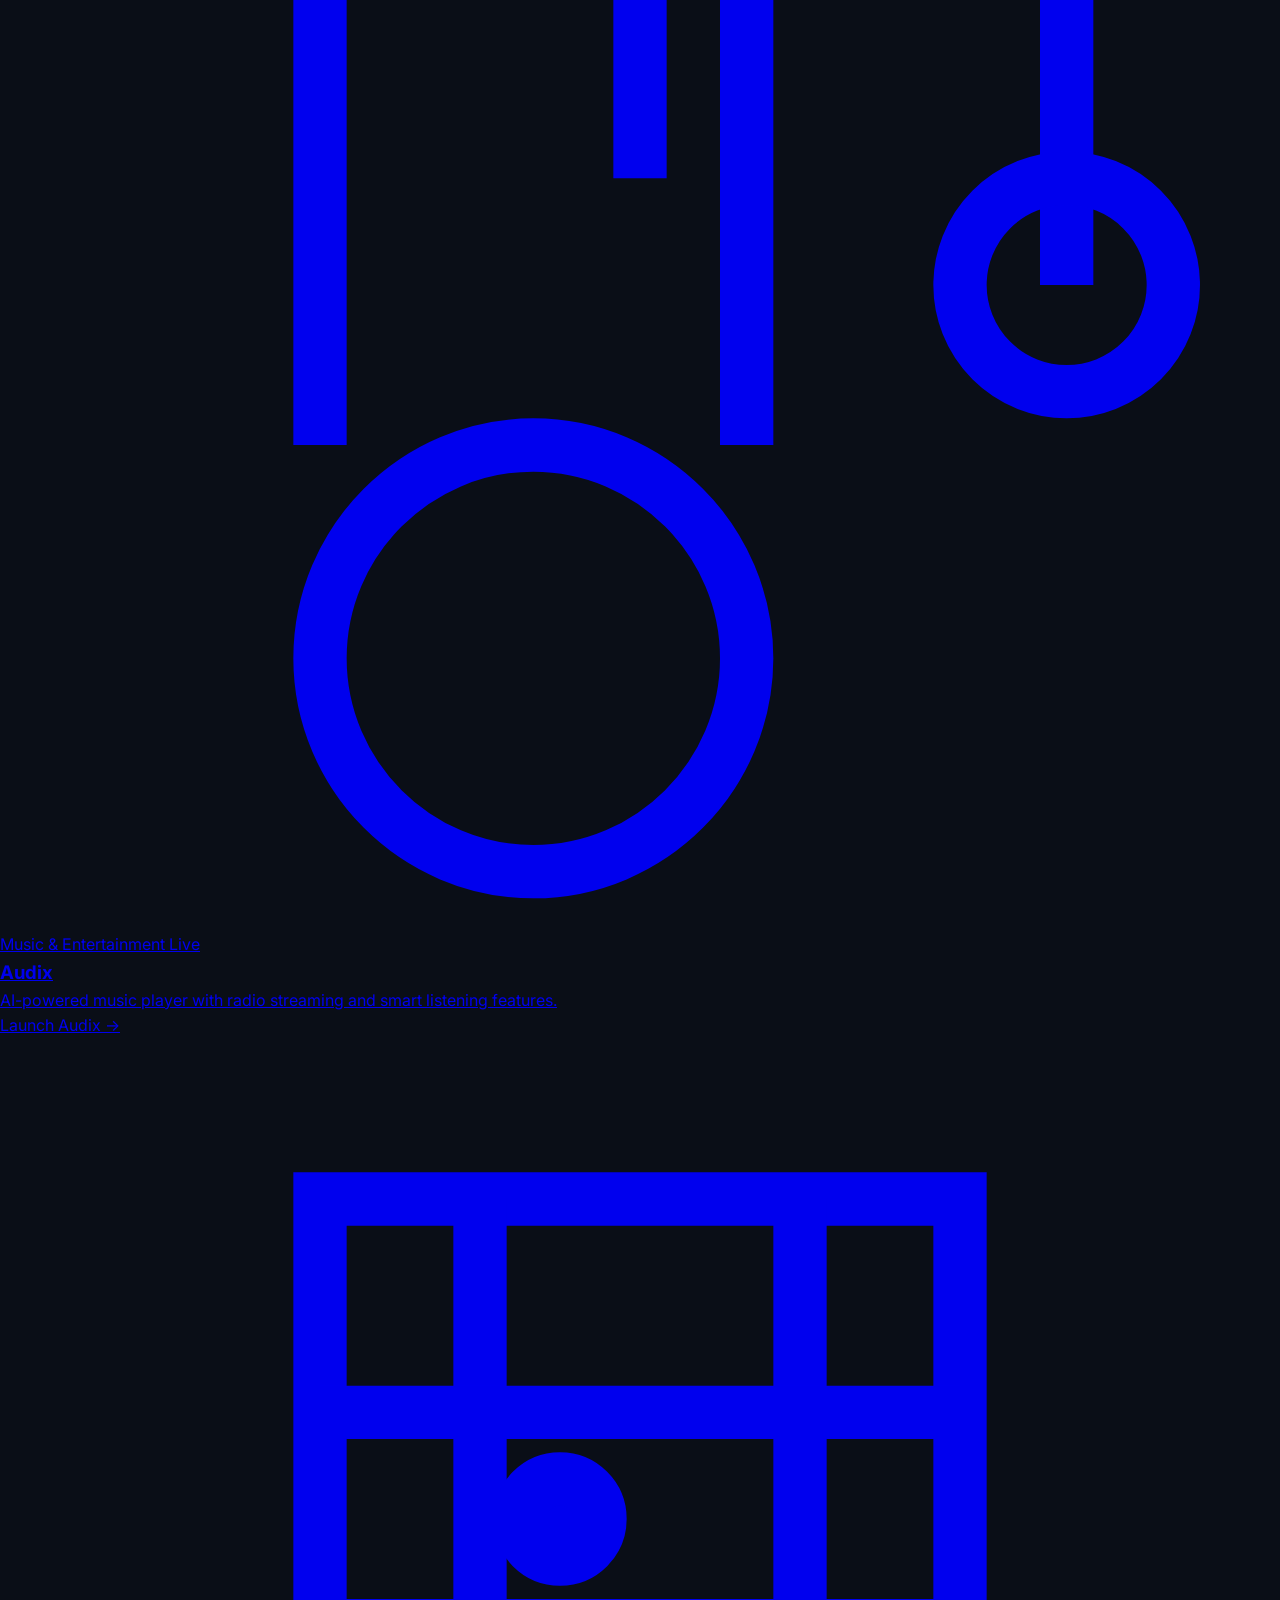
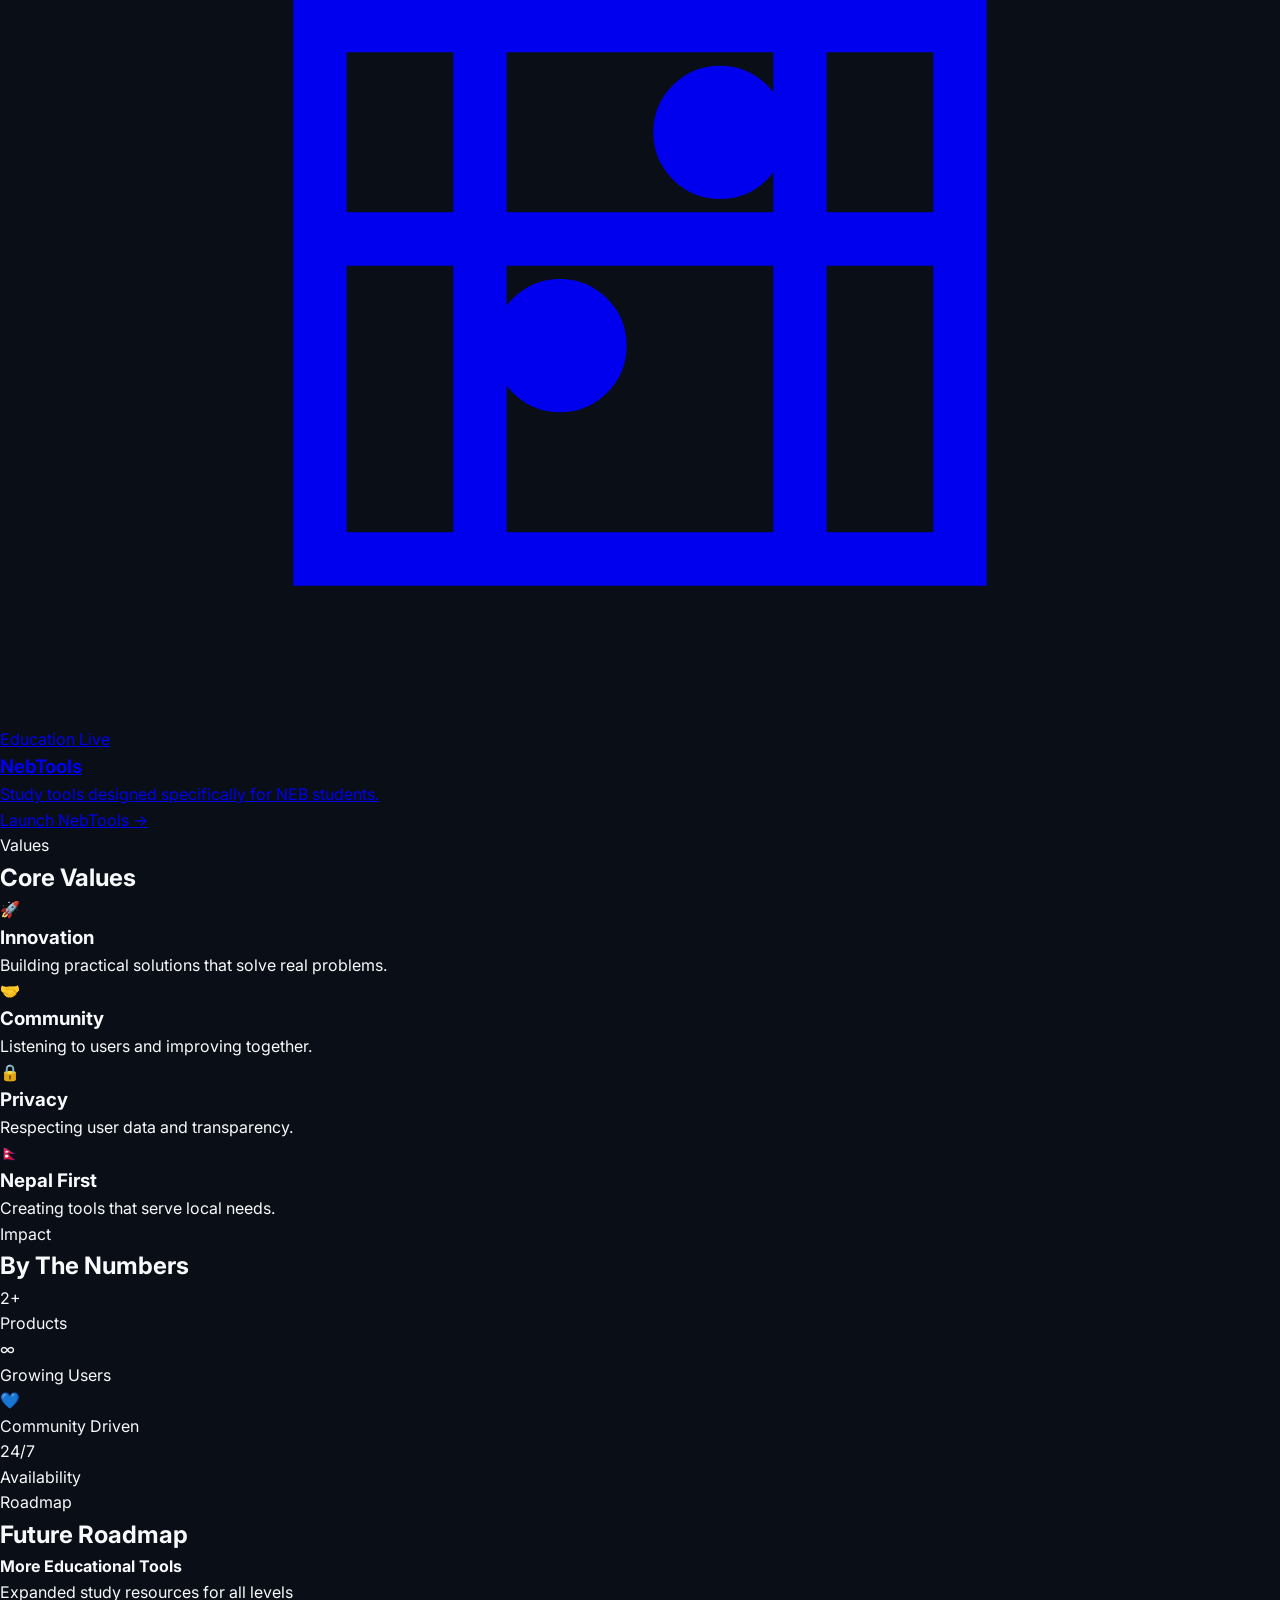
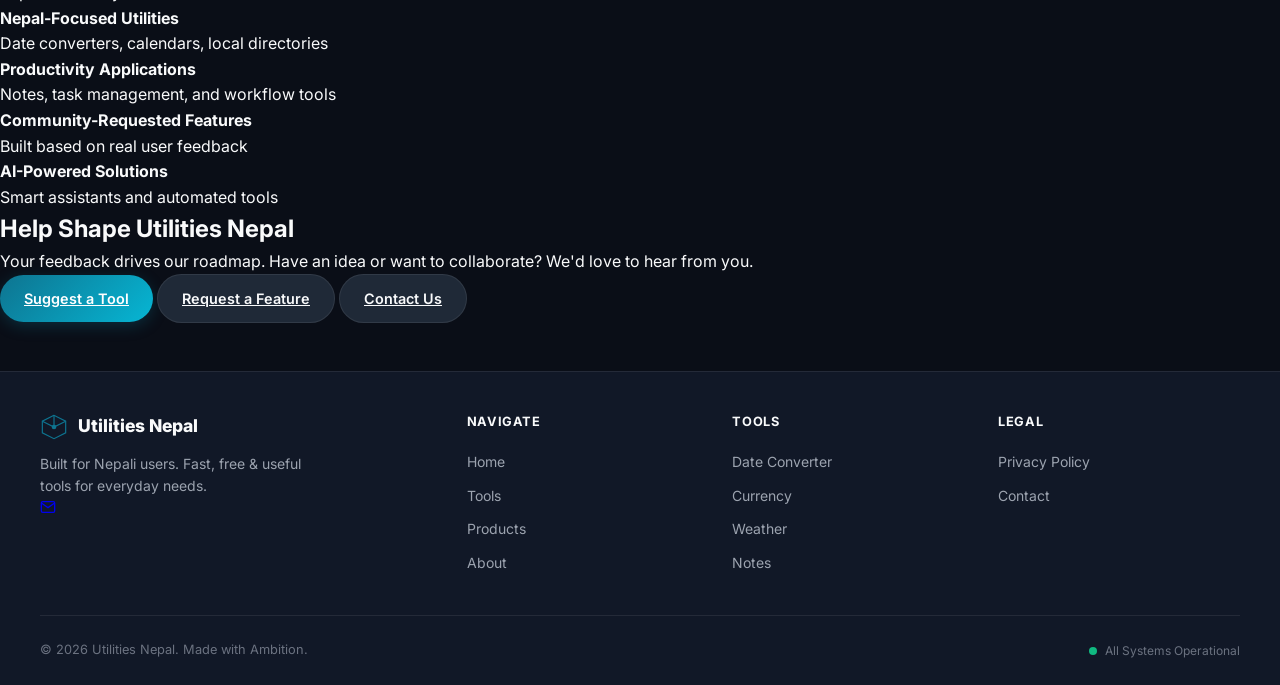
==== commit 52a2abb2: "Add files via upload" ====
--- a/about.html
+++ b/about.html
@@ -19,71 +19,89 @@
 <link href="https://fonts.googleapis.com/css2?family=Inter:wght@300;400;500;600;700;800;900&family=Noto+Sans+Devanagari:wght@400;500;600;700&display=swap" rel="stylesheet">
 <link rel="manifest" href="manifest.json">
 <link rel="stylesheet" href="css/style.css">
-<link rel="stylesheet" href="css/about.css">
 <link rel="icon" href="data:image/svg+xml,%3Csvg xmlns='http://www.w3.org/2000/svg' viewBox='0 0 100 100'%3E%3Crect width='100' height='100' rx='20' fill='%230E7490'/%3E%3Ctext x='50' y='68' font-size='45' text-anchor='middle' fill='white' font-family='Arial'%3EUN%3C/text%3E%3C/svg%3E">
 </head>
 <body>
 <a href="#main" class="skip-link">Skip to main content</a>
 
-<!-- Navbar -->
+<!-- Sticky Navbar -->
 <nav class="navbar" id="navbar">
-<div class="nav-container">
-<a href="index.html#dashboard" class="nav-logo">
-<svg class="logo-icon" viewBox="0 0 48 48" fill="none"><path d="M24 4L4 14v20l20 10 20-10V14L24 4z" stroke="currentColor" stroke-width="2"/><path d="M24 4v20M4 14l20 10 20-10" stroke="currentColor" stroke-width="2"/><circle cx="24" cy="24" r="4" fill="currentColor"/></svg>
-<span class="logo-text">Utilities Nepal</span>
-</a>
-<div class="nav-actions">
-<button class="icon-btn" id="themeToggle" aria-label="Toggle theme">
-<svg class="moon" viewBox="0 0 24 24" fill="none" stroke="currentColor" stroke-width="2"><path d="M12 3a6 6 0 0 0 9 9 9 9 0 1 1-9-9Z"/></svg>
-<svg class="sun" viewBox="0 0 24 24" fill="none" stroke="currentColor" stroke-width="2"><circle cx="12" cy="12" r="5"/><path d="M12 1v2M12 21v2M4.22 4.22l1.42 1.42M18.36 18.36l1.42 1.42M1 12h2M21 12h2M4.22 19.78l1.42-1.42M18.36 5.64l1.42-1.42"/></svg>
-</button>
-<button class="icon-btn" id="menuToggle" aria-label="Menu" aria-expanded="false">
-<svg viewBox="0 0 24 24" fill="none" stroke="currentColor" stroke-width="2"><line x1="3" y1="6" x2="21" y2="6"/><line x1="3" y1="12" x2="21" y2="12"/><line x1="3" y1="18" x2="21" y2="18"/></svg>
-</button>
-</div>
-</div>
+  <div class="nav-container">
+    <!-- Left: Logo -->
+    <a href="index.html#dashboard" class="nav-logo">
+      <svg class="logo-icon" viewBox="0 0 48 48" fill="none"><path d="M24 4L4 14v20l20 10 20-10V14L24 4z" stroke="currentColor" stroke-width="2"/><path d="M24 4v20M4 14l20 10 20-10" stroke="currentColor" stroke-width="2"/><circle cx="24" cy="24" r="4" fill="currentColor"/></svg>
+      <span class="logo-text">Utilities Nepal</span>
+    </a>
+
+    <!-- Center: Desktop Navigation -->
+    <div class="nav-desktop-links">
+      <a href="index.html" class="nav-link">Home</a>
+      <a href="index.html#tools" class="nav-link">Tools</a>
+      <a href="index.html#products" class="nav-link">Products</a>
+      <a href="about.html" class="nav-link active">About</a>
+    </div>
+
+    <!-- Right: Actions -->
+    <div class="nav-actions">
+      <button class="icon-btn" id="themeToggle" aria-label="Toggle theme">
+        <svg class="moon" viewBox="0 0 24 24" fill="none" stroke="currentColor" stroke-width="2"><path d="M12 3a6 6 0 0 0 9 9 9 9 0 1 1-9-9Z"/></svg>
+        <svg class="sun" viewBox="0 0 24 24" fill="none" stroke="currentColor" stroke-width="2"><circle cx="12" cy="12" r="5"/><path d="M12 1v2M12 21v2M4.22 4.22l1.42 1.42M18.36 18.36l1.42 1.42M1 12h2M21 12h2M4.22 19.78l1.42-1.42M18.36 5.64l1.42-1.42"/></svg>
+      </button>
+      <button class="icon-btn" id="menuToggle" aria-label="Menu" aria-expanded="false">
+        <svg viewBox="0 0 24 24" fill="none" stroke="currentColor" stroke-width="2"><line x1="3" y1="6" x2="21" y2="6"/><line x1="3" y1="12" x2="21" y2="12"/><line x1="3" y1="18" x2="21" y2="18"/></svg>
+      </button>
+    </div>
+  </div>
 </nav>
 
 <!-- Mobile Menu Drawer -->
 <div class="menu-drawer" id="menuDrawer" aria-hidden="true">
-<div class="menu-drawer-overlay" onclick="closeMenu()"></div>
-<div class="menu-drawer-content">
-<div class="menu-drawer-header">
-<div class="nav-logo">
-<svg class="logo-icon" viewBox="0 0 48 48" fill="none"><path d="M24 4L4 14v20l20 10 20-10V14L24 4z" stroke="currentColor" stroke-width="2"/><path d="M24 4v20M4 14l20 10 20-10" stroke="currentColor" stroke-width="2"/><circle cx="24" cy="24" r="4" fill="currentColor"/></svg>
-<span class="logo-text">Utilities Nepal</span>
-</div>
-<button class="menu-drawer-close" onclick="closeMenu()" aria-label="Close menu">
-<svg viewBox="0 0 24 24" fill="none" stroke="currentColor" stroke-width="2"><path d="M18 6L6 18M6 6l12 12"/></svg>
-</button>
-</div>
-<div class="menu-drawer-body">
-<div class="menu-section">
-<div class="menu-section-title">Navigate</div>
-<a href="index.html" class="menu-item" onclick="closeMenu()">
-<svg viewBox="0 0 24 24" fill="none" stroke="currentColor" stroke-width="2"><path d="M3 9l9-7 9 7v11a2 2 0 0 1-2 2H5a2 2 0 0 1-2-2z"/><polyline points="9 22 9 12 15 12 15 22"/></svg>
-<span>Home</span>
-</a>
-<a href="about.html" class="menu-item" onclick="closeMenu()">
-<svg viewBox="0 0 24 24" fill="none" stroke="currentColor" stroke-width="2"><circle cx="12" cy="12" r="10"/><path d="M12 16v-4M12 8h.01"/></svg>
-<span>About</span>
-</a>
-<a href="privacy.html" class="menu-item" onclick="closeMenu()">
-<svg viewBox="0 0 24 24" fill="none" stroke="currentColor" stroke-width="2"><rect x="3" y="11" width="18" height="11" rx="2" ry="2"/><path d="M7 11V7a5 5 0 0 1 10 0v4"/></svg>
-<span>Privacy</span>
-</a>
-<a href="mailto:utilitiesnepal@gmail.com" class="menu-item">
-<svg viewBox="0 0 24 24" fill="none" stroke="currentColor" stroke-width="2"><path d="M4 4h16c1.1 0 2 .9 2 2v12c0 1.1-.9 2-2 2H4c-1.1 0-2-.9-2-2V6c0-1.1.9-2 2-2z"/><polyline points="22,6 12,13 2,6"/></svg>
-<span>Contact</span>
-</a>
-</div>
-<div class="menu-divider"></div>
-<div class="menu-footer">
-<p class="menu-footer-text">Built by ordinary people, for ordinary people.</p>
-<p class="menu-footer-email">utilitiesnepal@gmail.com</p>
-</div>
-</div>
-</div>
+  <div class="menu-drawer-overlay" onclick="closeMenu()"></div>
+  <div class="menu-drawer-content">
+    <div class="menu-drawer-header">
+      <div class="nav-logo">
+        <svg class="logo-icon" viewBox="0 0 48 48" fill="none"><path d="M24 4L4 14v20l20 10 20-10V14L24 4z" stroke="currentColor" stroke-width="2"/><path d="M24 4v20M4 14l20 10 20-10" stroke="currentColor" stroke-width="2"/><circle cx="24" cy="24" r="4" fill="currentColor"/></svg>
+        <span class="logo-text">Utilities Nepal</span>
+      </div>
+      <button class="menu-drawer-close" onclick="closeMenu()" aria-label="Close menu">
+        <svg viewBox="0 0 24 24" fill="none" stroke="currentColor" stroke-width="2"><path d="M18 6L6 18M6 6l12 12"/></svg>
+      </button>
+    </div>
+    <div class="menu-drawer-body">
+      <div class="menu-section">
+        <div class="menu-section-title">Navigate</div>
+        <a href="index.html" class="menu-item" onclick="closeMenu()">
+          <svg viewBox="0 0 24 24" fill="none" stroke="currentColor" stroke-width="2"><path d="M3 9l9-7 9 7v11a2 2 0 0 1-2 2H5a2 2 0 0 1-2-2z"/><polyline points="9 22 9 12 15 12 15 22"/></svg>
+          <span>Home</span>
+        </a>
+        <a href="index.html#tools" class="menu-item" onclick="closeMenu()">
+          <svg viewBox="0 0 24 24" fill="none" stroke="currentColor" stroke-width="2"><rect x="3" y="3" width="7" height="7" rx="1"/><rect x="14" y="3" width="7" height="7" rx="1"/><rect x="3" y="14" width="7" height="7" rx="1"/><rect x="14" y="14" width="7" height="7" rx="1"/></svg>
+          <span>Tools</span>
+        </a>
+        <a href="index.html#products" class="menu-item" onclick="closeMenu()">
+          <svg viewBox="0 0 24 24" fill="none" stroke="currentColor" stroke-width="2"><path d="M21 16V8a2 2 0 0 0-1-1.73l-7-4a2 2 0 0 0-2 0l-7 4A2 2 0 0 0 3 8v8a2 2 0 0 0 1 1.73l7 4a2 2 0 0 0 2 0l7-4A2 2 0 0 0 21 16z"/></svg>
+          <span>Products</span>
+        </a>
+        <a href="about.html" class="menu-item" onclick="closeMenu()">
+          <svg viewBox="0 0 24 24" fill="none" stroke="currentColor" stroke-width="2"><circle cx="12" cy="12" r="10"/><path d="M12 16v-4M12 8h.01"/></svg>
+          <span>About</span>
+        </a>
+        <a href="privacy.html" class="menu-item" onclick="closeMenu()">
+          <svg viewBox="0 0 24 24" fill="none" stroke="currentColor" stroke-width="2"><rect x="3" y="11" width="18" height="11" rx="2" ry="2"/><path d="M7 11V7a5 5 0 0 1 10 0v4"/></svg>
+          <span>Privacy</span>
+        </a>
+        <a href="mailto:utilitiesnepal@gmail.com" class="menu-item">
+          <svg viewBox="0 0 24 24" fill="none" stroke="currentColor" stroke-width="2"><path d="M4 4h16c1.1 0 2 .9 2 2v12c0 1.1-.9 2-2 2H4c-1.1 0-2-.9-2-2V6c0-1.1.9-2 2-2z"/><polyline points="22,6 12,13 2,6"/></svg>
+          <span>Contact</span>
+        </a>
+      </div>
+      <div class="menu-divider"></div>
+      <div class="menu-footer">
+        <p class="menu-footer-text">Built by ordinary people, for ordinary people.</p>
+        <p class="menu-footer-email">utilitiesnepal@gmail.com</p>
+      </div>
+    </div>
+  </div>
 </div>
 
 <!-- Main Content -->
@@ -91,258 +109,266 @@
 
 <!-- Hero Section -->
 <section class="about-hero" id="about">
-<div class="about-hero-bg" aria-hidden="true">
-<div class="gradient-orb orb-1"></div>
-<div class="gradient-orb orb-2"></div>
-<div class="grid-pattern"></div>
-</div>
-<div class="about-hero-content">
-<div class="hero-badge"><span class="dot"></span>About Us</div>
-<h1 class="about-hero-title">Building Useful Digital Tools for Nepal</h1>
-<p class="about-hero-subtitle">Utilities Nepal is a growing ecosystem of digital tools designed to solve real-world problems for students, creators, and everyday people across Nepal.</p>
-</div>
+  <div class="about-hero-bg" aria-hidden="true">
+    <div class="gradient-orb orb-1"></div>
+    <div class="gradient-orb orb-2"></div>
+    <div class="grid-pattern"></div>
+  </div>
+  <div class="about-hero-content">
+    <div class="hero-badge"><span class="dot"></span>About Us</div>
+    <h1 class="about-hero-title">Building Useful Digital Tools for Nepal</h1>
+    <p class="about-hero-subtitle">Utilities Nepal is a growing ecosystem of digital tools designed to solve real-world problems for students, creators, and everyday people across Nepal.</p>
+  </div>
 </section>
 
 <!-- Our Story -->
 <section class="about-section">
-<div class="section-container">
-<div class="about-story">
-<div class="story-content">
-<span class="section-tag">Our Story</span>
-<h2 class="section-title">From a Simple Goal</h2>
-<p class="story-text">Utilities Nepal started with a simple goal: <strong>To build useful, accessible, and modern digital tools that help people in their daily lives.</strong></p>
-<p class="story-text">Instead of creating technology for a small audience, Utilities Nepal focuses on practical solutions that anyone can use. From educational tools to entertainment platforms, every product is built with simplicity, performance, and accessibility in mind.</p>
-</div>
-<div class="story-visual">
-<div class="story-card">
-<svg viewBox="0 0 48 48" fill="none" stroke="currentColor" stroke-width="2"><path d="M24 4L4 14v20l20 10 20-10V14L24 4z"/><path d="M24 4v20M4 14l20 10 20-10"/><circle cx="24" cy="24" r="4" fill="currentColor"/></svg>
-<span>Utilities Nepal</span>
-</div>
-</div>
-</div>
-</div>
+  <div class="section-container">
+    <div class="about-story">
+      <div class="story-content">
+        <span class="section-tag">Our Story</span>
+        <h2 class="section-title">From a Simple Goal</h2>
+        <p class="story-text">Utilities Nepal started with a simple goal: <strong>To build useful, accessible, and modern digital tools that help people in their daily lives.</strong></p>
+        <p class="story-text">Instead of creating technology for a small audience, Utilities Nepal focuses on practical solutions that anyone can use. From educational tools to entertainment platforms, every product is built with simplicity, performance, and accessibility in mind.</p>
+      </div>
+      <div class="story-visual">
+        <div class="story-card">
+          <svg viewBox="0 0 48 48" fill="none" stroke="currentColor" stroke-width="2"><path d="M24 4L4 14v20l20 10 20-10V14L24 4z"/><path d="M24 4v20M4 14l20 10 20-10"/><circle cx="24" cy="24" r="4" fill="currentColor"/></svg>
+          <span>Utilities Nepal</span>
+        </div>
+      </div>
+    </div>
+  </div>
 </section>
 
 <!-- Mission & Vision -->
 <section class="about-section alt-bg">
-<div class="section-container">
-<div class="mission-vision-grid">
-<div class="mv-card">
-<div class="mv-icon" style="--mv-color: #0E7490;">
-<svg viewBox="0 0 48 48" fill="none" stroke="currentColor" stroke-width="2"><circle cx="24" cy="24" r="20"/><path d="M24 14v10l8 8"/></svg>
-</div>
-<h3 class="mv-title">Our Mission</h3>
-<p class="mv-desc">To make technology more useful, accessible, and beneficial for people throughout Nepal. We believe great tools should be simple, reliable, and available to everyone.</p>
-</div>
-<div class="mv-card">
-<div class="mv-icon" style="--mv-color: #06B6D4;">
-<svg viewBox="0 0 48 48" fill="none" stroke="currentColor" stroke-width="2"><path d="M24 4L4 14v20l20 10 20-10V14L24 4z"/><path d="M24 24v12"/><path d="M24 24l-8-4"/><path d="M24 24l8-4"/></svg>
-</div>
-<h3 class="mv-title">Our Vision</h3>
-<p class="mv-desc">To become Nepal's most trusted ecosystem of digital utilities, empowering students, professionals, creators, and communities through technology.</p>
-</div>
-</div>
-</div>
+  <div class="section-container">
+    <div class="mission-vision-grid">
+      <div class="mv-card">
+        <div class="mv-icon" style="--mv-color: #0E7490;">
+          <svg viewBox="0 0 48 48" fill="none" stroke="currentColor" stroke-width="2"><circle cx="24" cy="24" r="20"/><path d="M24 14v10l8 8"/></svg>
+        </div>
+        <h3 class="mv-title">Our Mission</h3>
+        <p class="mv-desc">To make technology more useful, accessible, and beneficial for people throughout Nepal. We believe great tools should be simple, reliable, and available to everyone.</p>
+      </div>
+      <div class="mv-card">
+        <div class="mv-icon" style="--mv-color: #06B6D4;">
+          <svg viewBox="0 0 48 48" fill="none" stroke="currentColor" stroke-width="2"><path d="M24 4L4 14v20l20 10 20-10V14L24 4z"/><path d="M24 24v12"/><path d="M24 24l-8-4"/><path d="M24 24l8-4"/></svg>
+        </div>
+        <h3 class="mv-title">Our Vision</h3>
+        <p class="mv-desc">To become Nepal's most trusted ecosystem of digital utilities, empowering students, professionals, creators, and communities through technology.</p>
+      </div>
+    </div>
+  </div>
 </section>
 
 <!-- Products We Build -->
 <section class="about-section">
-<div class="section-container">
-<span class="section-tag">Products</span>
-<h2 class="section-title">Products We Build</h2>
-<div class="products-build-grid">
-<a href="https://b4tler-org.github.io/Audix.Player/" target="_blank" rel="noopener noreferrer" class="product-build-card">
-<div class="product-build-icon" style="--pb-color: #8B5CF6;">
-<svg viewBox="0 0 48 48" fill="none" stroke="currentColor" stroke-width="2"><path d="M12 38c0-4.4 3.6-8 8-8s8 3.6 8 8-3.6 8-8 8-8-3.6-8-8z"/><path d="M28 30V12l12-6v18"/><circle cx="40" cy="24" r="4"/><path d="M12 30V8l12-6v18"/></svg>
-</div>
-<div class="product-build-meta">
-<span class="product-build-cat">Music & Entertainment</span>
-<span class="product-build-status">Live</span>
-</div>
-<h3 class="product-build-name">Audix</h3>
-<p class="product-build-desc">AI-powered music player with radio streaming and smart listening features.</p>
-<span class="product-build-link">Launch Audix →</span>
-</a>
-<a href="https://samir-techer.github.io/nebtools/" target="_blank" rel="noopener noreferrer" class="product-build-card">
-<div class="product-build-icon" style="--pb-color: #10B981;">
-<svg viewBox="0 0 48 48" fill="none" stroke="currentColor" stroke-width="2"><path d="M12 6h24v36H12z"/><path d="M18 6v36M30 6v36"/><path d="M12 14h24M12 22h24M12 30h24"/><circle cx="21" cy="18" r="1.5" fill="currentColor"/><circle cx="27" cy="26" r="1.5" fill="currentColor"/><circle cx="21" cy="34" r="1.5" fill="currentColor"/></svg>
-</div>
-<div class="product-build-meta">
-<span class="product-build-cat">Education</span>
-<span class="product-build-status">Live</span>
-</div>
-<h3 class="product-build-name">NebTools</h3>
-<p class="product-build-desc">Study tools designed specifically for NEB students.</p>
-<span class="product-build-link">Launch NebTools →</span>
-</a>
-</div>
-</div>
+  <div class="section-container">
+    <span class="section-tag">Products</span>
+    <h2 class="section-title">Products We Build</h2>
+    <div class="products-build-grid">
+      <a href="https://b4tler-org.github.io/Audix.Player/" target="_blank" rel="noopener noreferrer" class="product-build-card">
+        <div class="product-build-icon" style="--pb-color: #8B5CF6;">
+          <svg viewBox="0 0 48 48" fill="none" stroke="currentColor" stroke-width="2"><path d="M12 38c0-4.4 3.6-8 8-8s8 3.6 8 8-3.6 8-8 8-8-3.6-8-8z"/><path d="M28 30V12l12-6v18"/><circle cx="40" cy="24" r="4"/><path d="M12 30V8l12-6v18"/></svg>
+        </div>
+        <div class="product-build-meta">
+          <span class="product-build-cat">Music & Entertainment</span>
+          <span class="product-build-status">Live</span>
+        </div>
+        <h3 class="product-build-name">Audix</h3>
+        <p class="product-build-desc">AI-powered music player with radio streaming and smart listening features.</p>
+        <span class="product-build-link">Launch Audix →</span>
+      </a>
+      <a href="https://samir-techer.github.io/nebtools/" target="_blank" rel="noopener noreferrer" class="product-build-card">
+        <div class="product-build-icon" style="--pb-color: #10B981;">
+          <svg viewBox="0 0 48 48" fill="none" stroke="currentColor" stroke-width="2"><path d="M12 6h24v36H12z"/><path d="M18 6v36M30 6v36"/><path d="M12 14h24M12 22h24M12 30h24"/><circle cx="21" cy="18" r="1.5" fill="currentColor"/><circle cx="27" cy="26" r="1.5" fill="currentColor"/><circle cx="21" cy="34" r="1.5" fill="currentColor"/></svg>
+        </div>
+        <div class="product-build-meta">
+          <span class="product-build-cat">Education</span>
+          <span class="product-build-status">Live</span>
+        </div>
+        <h3 class="product-build-name">NebTools</h3>
+        <p class="product-build-desc">Study tools designed specifically for NEB students.</p>
+        <span class="product-build-link">Launch NebTools →</span>
+      </a>
+    </div>
+  </div>
 </section>
 
 <!-- Core Values -->
 <section class="about-section alt-bg">
-<div class="section-container">
-<span class="section-tag">Values</span>
-<h2 class="section-title">Core Values</h2>
-<div class="values-grid">
-<div class="value-card">
-<div class="value-icon">🚀</div>
-<h3 class="value-title">Innovation</h3>
-<p class="value-desc">Building practical solutions that solve real problems.</p>
-</div>
-<div class="value-card">
-<div class="value-icon">🤝</div>
-<h3 class="value-title">Community</h3>
-<p class="value-desc">Listening to users and improving together.</p>
-</div>
-<div class="value-card">
-<div class="value-icon">🔒</div>
-<h3 class="value-title">Privacy</h3>
-<p class="value-desc">Respecting user data and transparency.</p>
-</div>
-<div class="value-card">
-<div class="value-icon">🇳🇵</div>
-<h3 class="value-title">Nepal First</h3>
-<p class="value-desc">Creating tools that serve local needs.</p>
-</div>
-</div>
-</div>
+  <div class="section-container">
+    <span class="section-tag">Values</span>
+    <h2 class="section-title">Core Values</h2>
+    <div class="values-grid">
+      <div class="value-card">
+        <div class="value-icon">🚀</div>
+        <h3 class="value-title">Innovation</h3>
+        <p class="value-desc">Building practical solutions that solve real problems.</p>
+      </div>
+      <div class="value-card">
+        <div class="value-icon">🤝</div>
+        <h3 class="value-title">Community</h3>
+        <p class="value-desc">Listening to users and improving together.</p>
+      </div>
+      <div class="value-card">
+        <div class="value-icon">🔒</div>
+        <h3 class="value-title">Privacy</h3>
+        <p class="value-desc">Respecting user data and transparency.</p>
+      </div>
+      <div class="value-card">
+        <div class="value-icon">🇳🇵</div>
+        <h3 class="value-title">Nepal First</h3>
+        <p class="value-desc">Creating tools that serve local needs.</p>
+      </div>
+    </div>
+  </div>
 </section>
 
 <!-- Statistics -->
 <section class="about-section">
-<div class="section-container">
-<span class="section-tag">Impact</span>
-<h2 class="section-title">By The Numbers</h2>
-<div class="stats-grid">
-<div class="about-stat">
-<div class="about-stat-num" data-target="2">0</div>
-<div class="about-stat-label">Products</div>
-</div>
-<div class="about-stat">
-<div class="about-stat-num">∞</div>
-<div class="about-stat-label">Growing Users</div>
-</div>
-<div class="about-stat">
-<div class="about-stat-num">💙</div>
-<div class="about-stat-label">Community Driven</div>
-</div>
-<div class="about-stat">
-<div class="about-stat-num">24/7</div>
-<div class="about-stat-label">Availability</div>
-</div>
-</div>
-</div>
+  <div class="section-container">
+    <span class="section-tag">Impact</span>
+    <h2 class="section-title">By The Numbers</h2>
+    <div class="stats-grid">
+      <div class="about-stat">
+        <div class="about-stat-num" data-target="2">0</div>
+        <div class="about-stat-label">Products</div>
+      </div>
+      <div class="about-stat">
+        <div class="about-stat-num">∞</div>
+        <div class="about-stat-label">Growing Users</div>
+      </div>
+      <div class="about-stat">
+        <div class="about-stat-num">💙</div>
+        <div class="about-stat-label">Community Driven</div>
+      </div>
+      <div class="about-stat">
+        <div class="about-stat-num">24/7</div>
+        <div class="about-stat-label">Availability</div>
+      </div>
+    </div>
+  </div>
 </section>
 
 <!-- Future Roadmap -->
 <section class="about-section alt-bg">
-<div class="section-container">
-<span class="section-tag">Roadmap</span>
-<h2 class="section-title">Future Roadmap</h2>
-<div class="roadmap-list">
-<div class="roadmap-item">
-<div class="roadmap-dot"></div>
-<div class="roadmap-content">
-<h4>More Educational Tools</h4>
-<p>Expanded study resources for all levels</p>
-</div>
-</div>
-<div class="roadmap-item">
-<div class="roadmap-dot"></div>
-<div class="roadmap-content">
-<h4>Nepal-Focused Utilities</h4>
-<p>Date converters, calendars, local directories</p>
-</div>
-</div>
-<div class="roadmap-item">
-<div class="roadmap-dot"></div>
-<div class="roadmap-content">
-<h4>Productivity Applications</h4>
-<p>Notes, task management, and workflow tools</p>
-</div>
-</div>
-<div class="roadmap-item">
-<div class="roadmap-dot"></div>
-<div class="roadmap-content">
-<h4>Community-Requested Features</h4>
-<p>Built based on real user feedback</p>
-</div>
-</div>
-<div class="roadmap-item">
-<div class="roadmap-dot"></div>
-<div class="roadmap-content">
-<h4>AI-Powered Solutions</h4>
-<p>Smart assistants and automated tools</p>
-</div>
-</div>
-</div>
-</div>
+  <div class="section-container">
+    <span class="section-tag">Roadmap</span>
+    <h2 class="section-title">Future Roadmap</h2>
+    <div class="roadmap-list">
+      <div class="roadmap-item">
+        <div class="roadmap-dot"></div>
+        <div class="roadmap-content">
+          <h4>More Educational Tools</h4>
+          <p>Expanded study resources for all levels</p>
+        </div>
+      </div>
+      <div class="roadmap-item">
+        <div class="roadmap-dot"></div>
+        <div class="roadmap-content">
+          <h4>Nepal-Focused Utilities</h4>
+          <p>Date converters, calendars, local directories</p>
+        </div>
+      </div>
+      <div class="roadmap-item">
+        <div class="roadmap-dot"></div>
+        <div class="roadmap-content">
+          <h4>Productivity Applications</h4>
+          <p>Notes, task management, and workflow tools</p>
+        </div>
+      </div>
+      <div class="roadmap-item">
+        <div class="roadmap-dot"></div>
+        <div class="roadmap-content">
+          <h4>Community-Requested Features</h4>
+          <p>Built based on real user feedback</p>
+        </div>
+      </div>
+      <div class="roadmap-item">
+        <div class="roadmap-dot"></div>
+        <div class="roadmap-content">
+          <h4>AI-Powered Solutions</h4>
+          <p>Smart assistants and automated tools</p>
+        </div>
+      </div>
+    </div>
+  </div>
 </section>
 
 <!-- Community Section -->
 <section class="about-section">
-<div class="section-container">
-<div class="community-cta">
-<h2 class="section-title">Help Shape Utilities Nepal</h2>
-<p class="community-desc">Your feedback drives our roadmap. Have an idea or want to collaborate? We'd love to hear from you.</p>
-<div class="community-buttons">
-<a href="mailto:utilitiesnepal@gmail.com?subject=Tool%20Suggestion" class="btn btn-primary">Suggest a Tool</a>
-<a href="mailto:utilitiesnepal@gmail.com?subject=Feature%20Request" class="btn btn-secondary">Request a Feature</a>
-<a href="mailto:utilitiesnepal@gmail.com" class="btn btn-secondary">Contact Us</a>
-</div>
-</div>
-</div>
-</section>
-
-<!-- Footer -->
+  <div class="section-container">
+    <div class="community-cta">
+      <h2 class="section-title">Help Shape Utilities Nepal</h2>
+      <p class="community-desc">Your feedback drives our roadmap. Have an idea or want to collaborate? We'd love to hear from you.</p>
+      <div class="community-buttons">
+        <a href="mailto:utilitiesnepal@gmail.com?subject=Tool%20Suggestion" class="btn btn-primary">Suggest a Tool</a>
+        <a href="mailto:utilitiesnepal@gmail.com?subject=Feature%20Request" class="btn btn-secondary">Request a Feature</a>
+        <a href="mailto:utilitiesnepal@gmail.com" class="btn btn-secondary">Contact Us</a>
+      </div>
+    </div>
+  </div>
+</section>
+
+<!-- Modern Footer -->
 <footer class="footer">
-<div class="footer-container">
-<div class="footer-main">
-<div class="footer-brand">
-<a href="index.html" class="footer-logo">
-<svg class="logo-icon" viewBox="0 0 48 48" fill="none"><path d="M24 4L4 14v20l20 10 20-10V14L24 4z" stroke="currentColor" stroke-width="2"/><path d="M24 4v20M4 14l20 10 20-10" stroke="currentColor" stroke-width="2"/><circle cx="24" cy="24" r="4" fill="currentColor"/></svg>
-<span class="logo-text">Utilities Nepal</span>
-</a>
-<p class="footer-tagline">Built by ordinary people, for ordinary people. 🇳🇵</p>
-</div>
-<div class="footer-links">
-<div class="footer-column">
-<h4 class="footer-heading">Navigate</h4>
-<ul>
-<li><a href="index.html">Home</a></li>
-<li><a href="index.html#tools">Products</a></li>
-<li><a href="about.html">About</a></li>
-</ul>
-</div>
-<div class="footer-column">
-<h4 class="footer-heading">Tools</h4>
-<ul>
-<li><a href="index.html#date">Date Converter</a></li>
-<li><a href="index.html#currency">Currency</a></li>
-<li><a href="index.html#weather">Weather</a></li>
-</ul>
-</div>
-<div class="footer-column">
-<h4 class="footer-heading">Contact</h4>
-<ul>
-<li><a href="mailto:utilitiesnepal@gmail.com">utilitiesnepal@gmail.com</a></li>
-</ul>
-</div>
-</div>
-</div>
-<div class="footer-bottom">
-<p class="copyright">© 2026 Utilities Nepal. Built by ordinary people, for ordinary people. 🇳🇵</p>
-<div class="footer-status"><span class="dot"></span>All Systems Operational</div>
-</div>
-</div>
+  <div class="footer-container">
+    <div class="footer-main">
+      <div class="footer-brand">
+        <a href="index.html" class="footer-logo">
+          <svg class="logo-icon" viewBox="0 0 48 48" fill="none"><path d="M24 4L4 14v20l20 10 20-10V14L24 4z" stroke="currentColor" stroke-width="2"/><path d="M24 4v20M4 14l20 10 20-10" stroke="currentColor" stroke-width="2"/><circle cx="24" cy="24" r="4" fill="currentColor"/></svg>
+          <span class="logo-text">Utilities Nepal</span>
+        </a>
+        <p class="footer-tagline">Built for Nepali users. Fast, free & useful tools for everyday needs.</p>
+        <div class="footer-social">
+          <a href="mailto:utilitiesnepal@gmail.com" class="footer-social-link" aria-label="Email">
+            <svg width="16" height="16" viewBox="0 0 24 24" fill="none" stroke="currentColor" stroke-width="2"><path d="M4 4h16c1.1 0 2 .9 2 2v12c0 1.1-.9 2-2 2H4c-1.1 0-2-.9-2-2V6c0-1.1.9-2 2-2z"/><polyline points="22,6 12,13 2,6"/></svg>
+          </a>
+        </div>
+      </div>
+      <div class="footer-links">
+        <div class="footer-column">
+          <h4 class="footer-heading">Navigate</h4>
+          <ul>
+            <li><a href="index.html">Home</a></li>
+            <li><a href="index.html#tools">Tools</a></li>
+            <li><a href="index.html#products">Products</a></li>
+            <li><a href="about.html">About</a></li>
+          </ul>
+        </div>
+        <div class="footer-column">
+          <h4 class="footer-heading">Tools</h4>
+          <ul>
+            <li><a href="index.html#date">Date Converter</a></li>
+            <li><a href="index.html#currency">Currency</a></li>
+            <li><a href="index.html#weather">Weather</a></li>
+            <li><a href="index.html#notes">Notes</a></li>
+          </ul>
+        </div>
+        <div class="footer-column">
+          <h4 class="footer-heading">Legal</h4>
+          <ul>
+            <li><a href="privacy.html">Privacy Policy</a></li>
+            <li><a href="mailto:utilitiesnepal@gmail.com">Contact</a></li>
+          </ul>
+        </div>
+      </div>
+    </div>
+    <div class="footer-bottom">
+      <p class="copyright">© 2026 Utilities Nepal. Made with Ambition.</p>
+      <div class="footer-status"><span class="dot"></span>All Systems Operational</div>
+    </div>
+  </div>
 </footer>
 
 </main>
 
 <!-- Back to Top -->
 <button class="back-to-top" id="backToTop" aria-label="Back to top">
-<svg viewBox="0 0 24 24" fill="none" stroke="currentColor" stroke-width="2"><path d="M12 19V5M5 12l7-7 7 7"/></svg>
+  <svg viewBox="0 0 24 24" fill="none" stroke="currentColor" stroke-width="2"><path d="M12 19V5M5 12l7-7 7 7"/></svg>
 </button>
 
 <!-- Toast -->
--- a/css/style.css
+++ b/css/style.css
@@ -843,3 +843,272 @@
 a:focus-visible, button:focus-visible, input:focus-visible, select:focus-visible, textarea:focus-visible {
   outline: 2px solid var(--primary); outline-offset: 2px;
 }
+
+/* ============================================
+   TAB BAR NAVIGATION
+   ============================================ */
+.tab-bar {
+  position: fixed;
+  top: 64px;
+  left: 0;
+  right: 0;
+  z-index: 999;
+  background: var(--surface);
+  border-bottom: 1px solid var(--border);
+  overflow-x: auto;
+  -webkit-overflow-scrolling: touch;
+  scrollbar-width: none;
+}
+.tab-bar::-webkit-scrollbar { display: none; }
+
+.tab-bar-scroll {
+  display: flex;
+  gap: 2px;
+  padding: 6px 12px;
+  min-width: max-content;
+}
+
+.tab-item {
+  display: flex;
+  align-items: center;
+  gap: 6px;
+  padding: 8px 14px;
+  background: none;
+  border: none;
+  border-radius: var(--radius);
+  color: var(--text-muted);
+  font-size: 0.8rem;
+  font-weight: 600;
+  cursor: pointer;
+  transition: all var(--transition);
+  white-space: nowrap;
+  font-family: inherit;
+}
+.tab-item svg {
+  width: 16px;
+  height: 16px;
+  flex-shrink: 0;
+}
+.tab-item:hover {
+  background: var(--surface-light);
+  color: var(--text-secondary);
+}
+.tab-item.active {
+  background: var(--primary);
+  color: white;
+  box-shadow: 0 2px 8px rgba(14, 116, 144, 0.3);
+}
+
+/* Adjust main content for tab bar */
+.main-content {
+  padding-top: 118px;
+}
+
+/* ============================================
+   MOBILE MENU DRAWER
+   ============================================ */
+.menu-drawer {
+  position: fixed;
+  inset: 0;
+  z-index: 2000;
+  visibility: hidden;
+  opacity: 0;
+  transition: all 0.3s ease;
+}
+.menu-drawer.open {
+  visibility: visible;
+  opacity: 1;
+}
+
+.menu-drawer-overlay {
+  position: absolute;
+  inset: 0;
+  background: rgba(0, 0, 0, 0.5);
+  backdrop-filter: blur(4px);
+}
+
+.menu-drawer-content {
+  position: absolute;
+  top: 0;
+  right: 0;
+  width: 320px;
+  max-width: 85vw;
+  height: 100%;
+  background: var(--surface);
+  border-left: 1px solid var(--border);
+  transform: translateX(100%);
+  transition: transform 0.3s cubic-bezier(0.4, 0, 0.2, 1);
+  display: flex;
+  flex-direction: column;
+  overflow: hidden;
+}
+.menu-drawer.open .menu-drawer-content {
+  transform: translateX(0);
+}
+
+.menu-drawer-header {
+  display: flex;
+  align-items: center;
+  justify-content: space-between;
+  padding: 16px 20px;
+  border-bottom: 1px solid var(--border);
+  flex-shrink: 0;
+}
+.menu-drawer-header .nav-logo {
+  text-decoration: none;
+  color: var(--text);
+  font-weight: 800;
+  font-size: 1rem;
+  display: flex;
+  align-items: center;
+  gap: 8px;
+}
+.menu-drawer-header .logo-icon {
+  width: 28px;
+  height: 28px;
+  color: var(--primary);
+}
+
+.menu-drawer-close {
+  width: 36px;
+  height: 36px;
+  border-radius: var(--radius-full);
+  border: 1px solid var(--border);
+  background: var(--surface-light);
+  color: var(--text-secondary);
+  cursor: pointer;
+  display: flex;
+  align-items: center;
+  justify-content: center;
+  transition: all var(--transition);
+}
+.menu-drawer-close:hover {
+  background: var(--primary);
+  color: white;
+  border-color: var(--primary);
+}
+.menu-drawer-close svg {
+  width: 18px;
+  height: 18px;
+}
+
+.menu-drawer-body {
+  flex: 1;
+  overflow-y: auto;
+  padding: 12px 0;
+}
+
+.menu-section {
+  padding: 0 16px;
+}
+.menu-section-title {
+  font-size: 0.7rem;
+  font-weight: 700;
+  color: var(--text-muted);
+  text-transform: uppercase;
+  letter-spacing: 0.08em;
+  padding: 12px 8px 8px;
+  margin-bottom: 4px;
+}
+
+.menu-item {
+  display: flex;
+  align-items: center;
+  gap: 12px;
+  padding: 10px 12px;
+  border-radius: var(--radius);
+  color: var(--text-secondary);
+  text-decoration: none;
+  font-size: 0.9rem;
+  font-weight: 500;
+  transition: all var(--transition);
+  margin-bottom: 2px;
+}
+.menu-item:hover {
+  background: var(--surface-light);
+  color: var(--text);
+}
+.menu-item svg {
+  width: 18px;
+  height: 18px;
+  flex-shrink: 0;
+  color: var(--text-muted);
+}
+.menu-item:hover svg {
+  color: var(--primary);
+}
+
+.menu-divider {
+  height: 1px;
+  background: var(--border);
+  margin: 12px 16px;
+}
+
+.menu-footer {
+  padding: 16px 20px;
+  border-top: 1px solid var(--border);
+  text-align: center;
+}
+.menu-footer-text {
+  font-size: 0.8rem;
+  color: var(--text-muted);
+  margin-bottom: 4px;
+}
+.menu-footer-email {
+  font-size: 0.75rem;
+  color: var(--primary);
+  font-weight: 600;
+}
+
+/* ============================================
+   RESPONSIVE - Tab Bar
+   ============================================ */
+@media (max-width: 768px) {
+  .tab-item span {
+    display: none;
+  }
+  .tab-item {
+    padding: 8px 10px;
+  }
+  .tab-item svg {
+    width: 20px;
+    height: 20px;
+  }
+  .main-content {
+    padding-top: 112px;
+  }
+}
+
+@media (max-width: 480px) {
+  .tab-bar-scroll {
+    padding: 6px 8px;
+  }
+  .tab-item {
+    padding: 8px;
+  }
+}
+
+/* Hide old nav menu on desktop - we use tab bar now */
+.nav-menu {
+  display: none;
+}
+
+/* Show nav-actions always */
+.nav-actions {
+  display: flex;
+  align-items: center;
+  gap: 6px;
+  margin-left: auto;
+  padding-left: 0;
+  border-left: none;
+}
+
+/* Hide old hamburger, show new menu button */
+.nav-toggle {
+  display: none;
+}
+
+/* Adjust navbar for new layout */
+.navbar {
+  border-bottom: 1px solid var(--border);
+}
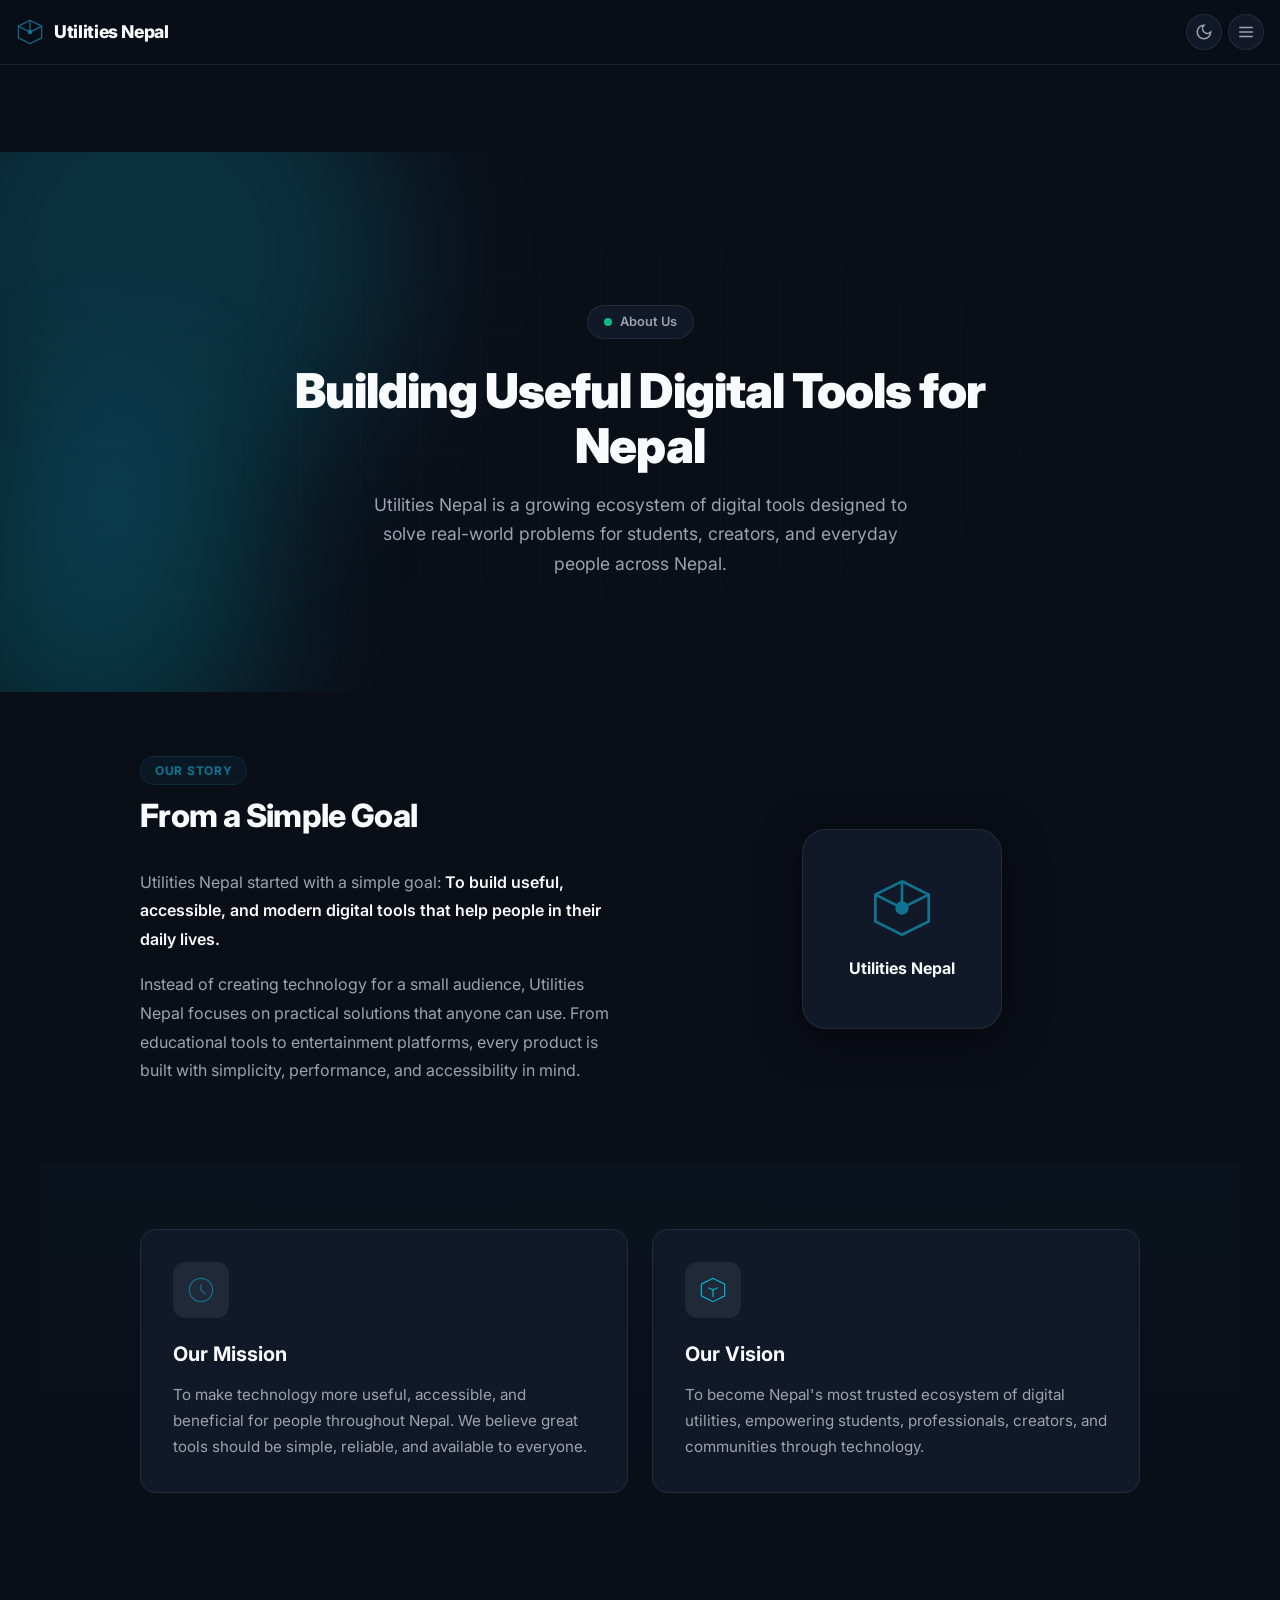
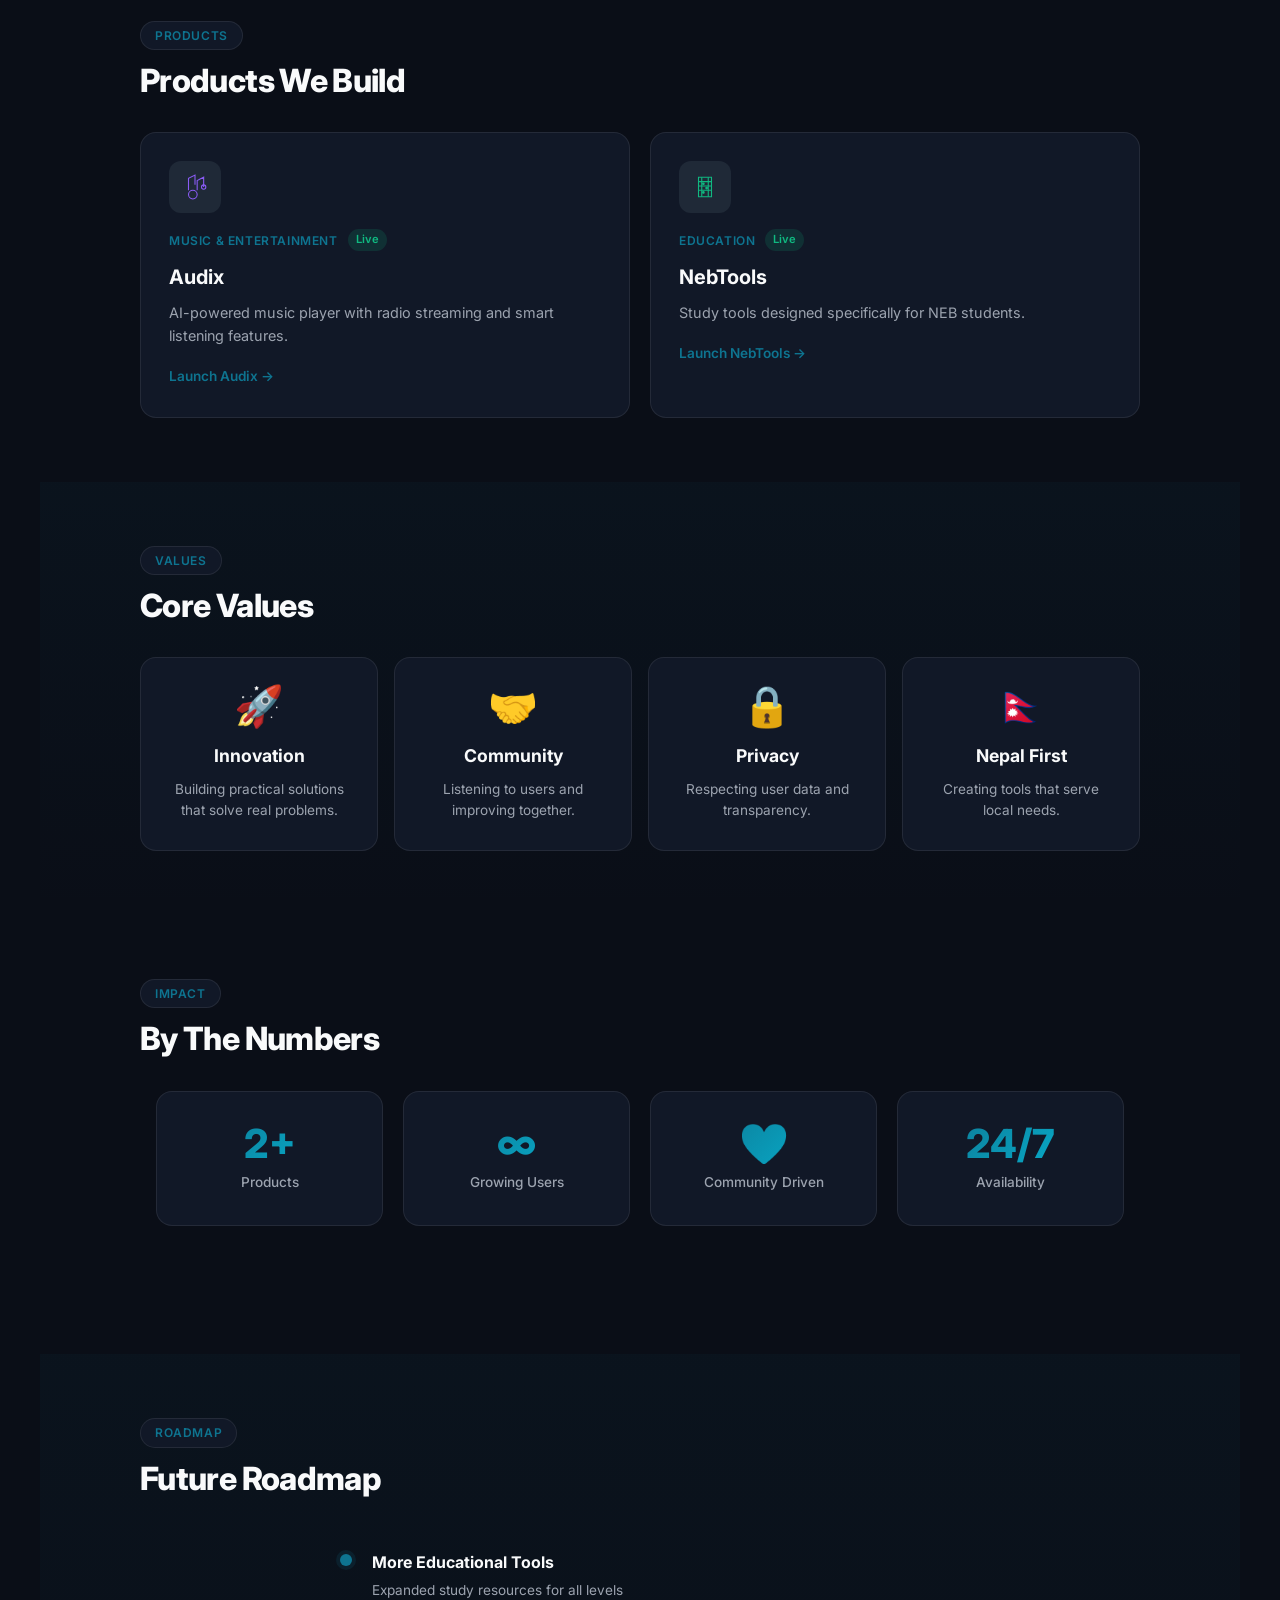
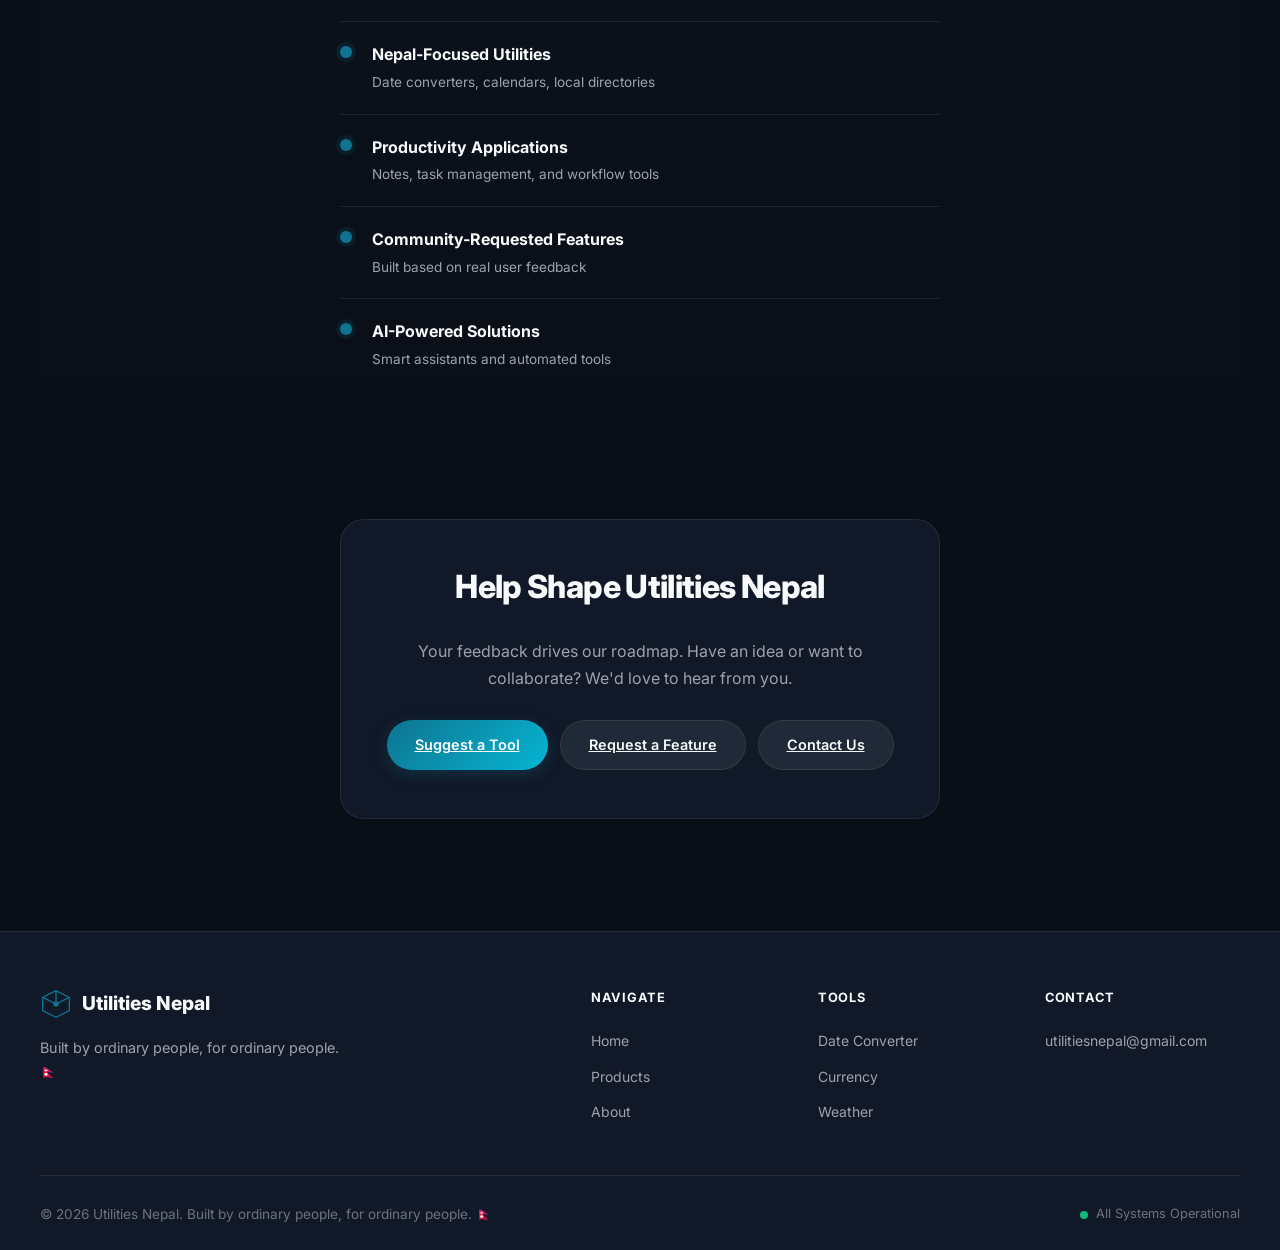
==== commit a914d3a3: "Add files via upload" ====
--- a/about.html
+++ b/about.html
@@ -19,89 +19,71 @@
 <link href="https://fonts.googleapis.com/css2?family=Inter:wght@300;400;500;600;700;800;900&family=Noto+Sans+Devanagari:wght@400;500;600;700&display=swap" rel="stylesheet">
 <link rel="manifest" href="manifest.json">
 <link rel="stylesheet" href="css/style.css">
+<link rel="stylesheet" href="css/about.css">
 <link rel="icon" href="data:image/svg+xml,%3Csvg xmlns='http://www.w3.org/2000/svg' viewBox='0 0 100 100'%3E%3Crect width='100' height='100' rx='20' fill='%230E7490'/%3E%3Ctext x='50' y='68' font-size='45' text-anchor='middle' fill='white' font-family='Arial'%3EUN%3C/text%3E%3C/svg%3E">
 </head>
 <body>
 <a href="#main" class="skip-link">Skip to main content</a>
 
-<!-- Sticky Navbar -->
+<!-- Navbar -->
 <nav class="navbar" id="navbar">
-  <div class="nav-container">
-    <!-- Left: Logo -->
-    <a href="index.html#dashboard" class="nav-logo">
-      <svg class="logo-icon" viewBox="0 0 48 48" fill="none"><path d="M24 4L4 14v20l20 10 20-10V14L24 4z" stroke="currentColor" stroke-width="2"/><path d="M24 4v20M4 14l20 10 20-10" stroke="currentColor" stroke-width="2"/><circle cx="24" cy="24" r="4" fill="currentColor"/></svg>
-      <span class="logo-text">Utilities Nepal</span>
-    </a>
-
-    <!-- Center: Desktop Navigation -->
-    <div class="nav-desktop-links">
-      <a href="index.html" class="nav-link">Home</a>
-      <a href="index.html#tools" class="nav-link">Tools</a>
-      <a href="index.html#products" class="nav-link">Products</a>
-      <a href="about.html" class="nav-link active">About</a>
-    </div>
-
-    <!-- Right: Actions -->
-    <div class="nav-actions">
-      <button class="icon-btn" id="themeToggle" aria-label="Toggle theme">
-        <svg class="moon" viewBox="0 0 24 24" fill="none" stroke="currentColor" stroke-width="2"><path d="M12 3a6 6 0 0 0 9 9 9 9 0 1 1-9-9Z"/></svg>
-        <svg class="sun" viewBox="0 0 24 24" fill="none" stroke="currentColor" stroke-width="2"><circle cx="12" cy="12" r="5"/><path d="M12 1v2M12 21v2M4.22 4.22l1.42 1.42M18.36 18.36l1.42 1.42M1 12h2M21 12h2M4.22 19.78l1.42-1.42M18.36 5.64l1.42-1.42"/></svg>
-      </button>
-      <button class="icon-btn" id="menuToggle" aria-label="Menu" aria-expanded="false">
-        <svg viewBox="0 0 24 24" fill="none" stroke="currentColor" stroke-width="2"><line x1="3" y1="6" x2="21" y2="6"/><line x1="3" y1="12" x2="21" y2="12"/><line x1="3" y1="18" x2="21" y2="18"/></svg>
-      </button>
-    </div>
-  </div>
+<div class="nav-container">
+<a href="index.html#dashboard" class="nav-logo">
+<svg class="logo-icon" viewBox="0 0 48 48" fill="none"><path d="M24 4L4 14v20l20 10 20-10V14L24 4z" stroke="currentColor" stroke-width="2"/><path d="M24 4v20M4 14l20 10 20-10" stroke="currentColor" stroke-width="2"/><circle cx="24" cy="24" r="4" fill="currentColor"/></svg>
+<span class="logo-text">Utilities Nepal</span>
+</a>
+<div class="nav-actions">
+<button class="icon-btn" id="themeToggle" aria-label="Toggle theme">
+<svg class="moon" viewBox="0 0 24 24" fill="none" stroke="currentColor" stroke-width="2"><path d="M12 3a6 6 0 0 0 9 9 9 9 0 1 1-9-9Z"/></svg>
+<svg class="sun" viewBox="0 0 24 24" fill="none" stroke="currentColor" stroke-width="2"><circle cx="12" cy="12" r="5"/><path d="M12 1v2M12 21v2M4.22 4.22l1.42 1.42M18.36 18.36l1.42 1.42M1 12h2M21 12h2M4.22 19.78l1.42-1.42M18.36 5.64l1.42-1.42"/></svg>
+</button>
+<button class="icon-btn" id="menuToggle" aria-label="Menu" aria-expanded="false">
+<svg viewBox="0 0 24 24" fill="none" stroke="currentColor" stroke-width="2"><line x1="3" y1="6" x2="21" y2="6"/><line x1="3" y1="12" x2="21" y2="12"/><line x1="3" y1="18" x2="21" y2="18"/></svg>
+</button>
+</div>
+</div>
 </nav>
 
 <!-- Mobile Menu Drawer -->
 <div class="menu-drawer" id="menuDrawer" aria-hidden="true">
-  <div class="menu-drawer-overlay" onclick="closeMenu()"></div>
-  <div class="menu-drawer-content">
-    <div class="menu-drawer-header">
-      <div class="nav-logo">
-        <svg class="logo-icon" viewBox="0 0 48 48" fill="none"><path d="M24 4L4 14v20l20 10 20-10V14L24 4z" stroke="currentColor" stroke-width="2"/><path d="M24 4v20M4 14l20 10 20-10" stroke="currentColor" stroke-width="2"/><circle cx="24" cy="24" r="4" fill="currentColor"/></svg>
-        <span class="logo-text">Utilities Nepal</span>
-      </div>
-      <button class="menu-drawer-close" onclick="closeMenu()" aria-label="Close menu">
-        <svg viewBox="0 0 24 24" fill="none" stroke="currentColor" stroke-width="2"><path d="M18 6L6 18M6 6l12 12"/></svg>
-      </button>
-    </div>
-    <div class="menu-drawer-body">
-      <div class="menu-section">
-        <div class="menu-section-title">Navigate</div>
-        <a href="index.html" class="menu-item" onclick="closeMenu()">
-          <svg viewBox="0 0 24 24" fill="none" stroke="currentColor" stroke-width="2"><path d="M3 9l9-7 9 7v11a2 2 0 0 1-2 2H5a2 2 0 0 1-2-2z"/><polyline points="9 22 9 12 15 12 15 22"/></svg>
-          <span>Home</span>
-        </a>
-        <a href="index.html#tools" class="menu-item" onclick="closeMenu()">
-          <svg viewBox="0 0 24 24" fill="none" stroke="currentColor" stroke-width="2"><rect x="3" y="3" width="7" height="7" rx="1"/><rect x="14" y="3" width="7" height="7" rx="1"/><rect x="3" y="14" width="7" height="7" rx="1"/><rect x="14" y="14" width="7" height="7" rx="1"/></svg>
-          <span>Tools</span>
-        </a>
-        <a href="index.html#products" class="menu-item" onclick="closeMenu()">
-          <svg viewBox="0 0 24 24" fill="none" stroke="currentColor" stroke-width="2"><path d="M21 16V8a2 2 0 0 0-1-1.73l-7-4a2 2 0 0 0-2 0l-7 4A2 2 0 0 0 3 8v8a2 2 0 0 0 1 1.73l7 4a2 2 0 0 0 2 0l7-4A2 2 0 0 0 21 16z"/></svg>
-          <span>Products</span>
-        </a>
-        <a href="about.html" class="menu-item" onclick="closeMenu()">
-          <svg viewBox="0 0 24 24" fill="none" stroke="currentColor" stroke-width="2"><circle cx="12" cy="12" r="10"/><path d="M12 16v-4M12 8h.01"/></svg>
-          <span>About</span>
-        </a>
-        <a href="privacy.html" class="menu-item" onclick="closeMenu()">
-          <svg viewBox="0 0 24 24" fill="none" stroke="currentColor" stroke-width="2"><rect x="3" y="11" width="18" height="11" rx="2" ry="2"/><path d="M7 11V7a5 5 0 0 1 10 0v4"/></svg>
-          <span>Privacy</span>
-        </a>
-        <a href="mailto:utilitiesnepal@gmail.com" class="menu-item">
-          <svg viewBox="0 0 24 24" fill="none" stroke="currentColor" stroke-width="2"><path d="M4 4h16c1.1 0 2 .9 2 2v12c0 1.1-.9 2-2 2H4c-1.1 0-2-.9-2-2V6c0-1.1.9-2 2-2z"/><polyline points="22,6 12,13 2,6"/></svg>
-          <span>Contact</span>
-        </a>
-      </div>
-      <div class="menu-divider"></div>
-      <div class="menu-footer">
-        <p class="menu-footer-text">Built by ordinary people, for ordinary people.</p>
-        <p class="menu-footer-email">utilitiesnepal@gmail.com</p>
-      </div>
-    </div>
-  </div>
+<div class="menu-drawer-overlay" onclick="closeMenu()"></div>
+<div class="menu-drawer-content">
+<div class="menu-drawer-header">
+<div class="nav-logo">
+<svg class="logo-icon" viewBox="0 0 48 48" fill="none"><path d="M24 4L4 14v20l20 10 20-10V14L24 4z" stroke="currentColor" stroke-width="2"/><path d="M24 4v20M4 14l20 10 20-10" stroke="currentColor" stroke-width="2"/><circle cx="24" cy="24" r="4" fill="currentColor"/></svg>
+<span class="logo-text">Utilities Nepal</span>
+</div>
+<button class="menu-drawer-close" onclick="closeMenu()" aria-label="Close menu">
+<svg viewBox="0 0 24 24" fill="none" stroke="currentColor" stroke-width="2"><path d="M18 6L6 18M6 6l12 12"/></svg>
+</button>
+</div>
+<div class="menu-drawer-body">
+<div class="menu-section">
+<div class="menu-section-title">Navigate</div>
+<a href="index.html" class="menu-item" onclick="closeMenu()">
+<svg viewBox="0 0 24 24" fill="none" stroke="currentColor" stroke-width="2"><path d="M3 9l9-7 9 7v11a2 2 0 0 1-2 2H5a2 2 0 0 1-2-2z"/><polyline points="9 22 9 12 15 12 15 22"/></svg>
+<span>Home</span>
+</a>
+<a href="about.html" class="menu-item" onclick="closeMenu()">
+<svg viewBox="0 0 24 24" fill="none" stroke="currentColor" stroke-width="2"><circle cx="12" cy="12" r="10"/><path d="M12 16v-4M12 8h.01"/></svg>
+<span>About</span>
+</a>
+<a href="privacy.html" class="menu-item" onclick="closeMenu()">
+<svg viewBox="0 0 24 24" fill="none" stroke="currentColor" stroke-width="2"><rect x="3" y="11" width="18" height="11" rx="2" ry="2"/><path d="M7 11V7a5 5 0 0 1 10 0v4"/></svg>
+<span>Privacy</span>
+</a>
+<a href="mailto:utilitiesnepal@gmail.com" class="menu-item">
+<svg viewBox="0 0 24 24" fill="none" stroke="currentColor" stroke-width="2"><path d="M4 4h16c1.1 0 2 .9 2 2v12c0 1.1-.9 2-2 2H4c-1.1 0-2-.9-2-2V6c0-1.1.9-2 2-2z"/><polyline points="22,6 12,13 2,6"/></svg>
+<span>Contact</span>
+</a>
+</div>
+<div class="menu-divider"></div>
+<div class="menu-footer">
+<p class="menu-footer-text">Built by ordinary people, for ordinary people.</p>
+<p class="menu-footer-email">utilitiesnepal@gmail.com</p>
+</div>
+</div>
+</div>
 </div>
 
 <!-- Main Content -->
@@ -109,266 +91,258 @@
 
 <!-- Hero Section -->
 <section class="about-hero" id="about">
-  <div class="about-hero-bg" aria-hidden="true">
-    <div class="gradient-orb orb-1"></div>
-    <div class="gradient-orb orb-2"></div>
-    <div class="grid-pattern"></div>
-  </div>
-  <div class="about-hero-content">
-    <div class="hero-badge"><span class="dot"></span>About Us</div>
-    <h1 class="about-hero-title">Building Useful Digital Tools for Nepal</h1>
-    <p class="about-hero-subtitle">Utilities Nepal is a growing ecosystem of digital tools designed to solve real-world problems for students, creators, and everyday people across Nepal.</p>
-  </div>
+<div class="about-hero-bg" aria-hidden="true">
+<div class="gradient-orb orb-1"></div>
+<div class="gradient-orb orb-2"></div>
+<div class="grid-pattern"></div>
+</div>
+<div class="about-hero-content">
+<div class="hero-badge"><span class="dot"></span>About Us</div>
+<h1 class="about-hero-title">Building Useful Digital Tools for Nepal</h1>
+<p class="about-hero-subtitle">Utilities Nepal is a growing ecosystem of digital tools designed to solve real-world problems for students, creators, and everyday people across Nepal.</p>
+</div>
 </section>
 
 <!-- Our Story -->
 <section class="about-section">
-  <div class="section-container">
-    <div class="about-story">
-      <div class="story-content">
-        <span class="section-tag">Our Story</span>
-        <h2 class="section-title">From a Simple Goal</h2>
-        <p class="story-text">Utilities Nepal started with a simple goal: <strong>To build useful, accessible, and modern digital tools that help people in their daily lives.</strong></p>
-        <p class="story-text">Instead of creating technology for a small audience, Utilities Nepal focuses on practical solutions that anyone can use. From educational tools to entertainment platforms, every product is built with simplicity, performance, and accessibility in mind.</p>
-      </div>
-      <div class="story-visual">
-        <div class="story-card">
-          <svg viewBox="0 0 48 48" fill="none" stroke="currentColor" stroke-width="2"><path d="M24 4L4 14v20l20 10 20-10V14L24 4z"/><path d="M24 4v20M4 14l20 10 20-10"/><circle cx="24" cy="24" r="4" fill="currentColor"/></svg>
-          <span>Utilities Nepal</span>
-        </div>
-      </div>
-    </div>
-  </div>
+<div class="section-container">
+<div class="about-story">
+<div class="story-content">
+<span class="section-tag">Our Story</span>
+<h2 class="section-title">From a Simple Goal</h2>
+<p class="story-text">Utilities Nepal started with a simple goal: <strong>To build useful, accessible, and modern digital tools that help people in their daily lives.</strong></p>
+<p class="story-text">Instead of creating technology for a small audience, Utilities Nepal focuses on practical solutions that anyone can use. From educational tools to entertainment platforms, every product is built with simplicity, performance, and accessibility in mind.</p>
+</div>
+<div class="story-visual">
+<div class="story-card">
+<svg viewBox="0 0 48 48" fill="none" stroke="currentColor" stroke-width="2"><path d="M24 4L4 14v20l20 10 20-10V14L24 4z"/><path d="M24 4v20M4 14l20 10 20-10"/><circle cx="24" cy="24" r="4" fill="currentColor"/></svg>
+<span>Utilities Nepal</span>
+</div>
+</div>
+</div>
+</div>
 </section>
 
 <!-- Mission & Vision -->
 <section class="about-section alt-bg">
-  <div class="section-container">
-    <div class="mission-vision-grid">
-      <div class="mv-card">
-        <div class="mv-icon" style="--mv-color: #0E7490;">
-          <svg viewBox="0 0 48 48" fill="none" stroke="currentColor" stroke-width="2"><circle cx="24" cy="24" r="20"/><path d="M24 14v10l8 8"/></svg>
-        </div>
-        <h3 class="mv-title">Our Mission</h3>
-        <p class="mv-desc">To make technology more useful, accessible, and beneficial for people throughout Nepal. We believe great tools should be simple, reliable, and available to everyone.</p>
-      </div>
-      <div class="mv-card">
-        <div class="mv-icon" style="--mv-color: #06B6D4;">
-          <svg viewBox="0 0 48 48" fill="none" stroke="currentColor" stroke-width="2"><path d="M24 4L4 14v20l20 10 20-10V14L24 4z"/><path d="M24 24v12"/><path d="M24 24l-8-4"/><path d="M24 24l8-4"/></svg>
-        </div>
-        <h3 class="mv-title">Our Vision</h3>
-        <p class="mv-desc">To become Nepal's most trusted ecosystem of digital utilities, empowering students, professionals, creators, and communities through technology.</p>
-      </div>
-    </div>
-  </div>
+<div class="section-container">
+<div class="mission-vision-grid">
+<div class="mv-card">
+<div class="mv-icon" style="--mv-color: #0E7490;">
+<svg viewBox="0 0 48 48" fill="none" stroke="currentColor" stroke-width="2"><circle cx="24" cy="24" r="20"/><path d="M24 14v10l8 8"/></svg>
+</div>
+<h3 class="mv-title">Our Mission</h3>
+<p class="mv-desc">To make technology more useful, accessible, and beneficial for people throughout Nepal. We believe great tools should be simple, reliable, and available to everyone.</p>
+</div>
+<div class="mv-card">
+<div class="mv-icon" style="--mv-color: #06B6D4;">
+<svg viewBox="0 0 48 48" fill="none" stroke="currentColor" stroke-width="2"><path d="M24 4L4 14v20l20 10 20-10V14L24 4z"/><path d="M24 24v12"/><path d="M24 24l-8-4"/><path d="M24 24l8-4"/></svg>
+</div>
+<h3 class="mv-title">Our Vision</h3>
+<p class="mv-desc">To become Nepal's most trusted ecosystem of digital utilities, empowering students, professionals, creators, and communities through technology.</p>
+</div>
+</div>
+</div>
 </section>
 
 <!-- Products We Build -->
 <section class="about-section">
-  <div class="section-container">
-    <span class="section-tag">Products</span>
-    <h2 class="section-title">Products We Build</h2>
-    <div class="products-build-grid">
-      <a href="https://b4tler-org.github.io/Audix.Player/" target="_blank" rel="noopener noreferrer" class="product-build-card">
-        <div class="product-build-icon" style="--pb-color: #8B5CF6;">
-          <svg viewBox="0 0 48 48" fill="none" stroke="currentColor" stroke-width="2"><path d="M12 38c0-4.4 3.6-8 8-8s8 3.6 8 8-3.6 8-8 8-8-3.6-8-8z"/><path d="M28 30V12l12-6v18"/><circle cx="40" cy="24" r="4"/><path d="M12 30V8l12-6v18"/></svg>
-        </div>
-        <div class="product-build-meta">
-          <span class="product-build-cat">Music & Entertainment</span>
-          <span class="product-build-status">Live</span>
-        </div>
-        <h3 class="product-build-name">Audix</h3>
-        <p class="product-build-desc">AI-powered music player with radio streaming and smart listening features.</p>
-        <span class="product-build-link">Launch Audix →</span>
-      </a>
-      <a href="https://samir-techer.github.io/nebtools/" target="_blank" rel="noopener noreferrer" class="product-build-card">
-        <div class="product-build-icon" style="--pb-color: #10B981;">
-          <svg viewBox="0 0 48 48" fill="none" stroke="currentColor" stroke-width="2"><path d="M12 6h24v36H12z"/><path d="M18 6v36M30 6v36"/><path d="M12 14h24M12 22h24M12 30h24"/><circle cx="21" cy="18" r="1.5" fill="currentColor"/><circle cx="27" cy="26" r="1.5" fill="currentColor"/><circle cx="21" cy="34" r="1.5" fill="currentColor"/></svg>
-        </div>
-        <div class="product-build-meta">
-          <span class="product-build-cat">Education</span>
-          <span class="product-build-status">Live</span>
-        </div>
-        <h3 class="product-build-name">NebTools</h3>
-        <p class="product-build-desc">Study tools designed specifically for NEB students.</p>
-        <span class="product-build-link">Launch NebTools →</span>
-      </a>
-    </div>
-  </div>
+<div class="section-container">
+<span class="section-tag">Products</span>
+<h2 class="section-title">Products We Build</h2>
+<div class="products-build-grid">
+<a href="https://b4tler-org.github.io/Audix.Player/" target="_blank" rel="noopener noreferrer" class="product-build-card">
+<div class="product-build-icon" style="--pb-color: #8B5CF6;">
+<svg viewBox="0 0 48 48" fill="none" stroke="currentColor" stroke-width="2"><path d="M12 38c0-4.4 3.6-8 8-8s8 3.6 8 8-3.6 8-8 8-8-3.6-8-8z"/><path d="M28 30V12l12-6v18"/><circle cx="40" cy="24" r="4"/><path d="M12 30V8l12-6v18"/></svg>
+</div>
+<div class="product-build-meta">
+<span class="product-build-cat">Music & Entertainment</span>
+<span class="product-build-status">Live</span>
+</div>
+<h3 class="product-build-name">Audix</h3>
+<p class="product-build-desc">AI-powered music player with radio streaming and smart listening features.</p>
+<span class="product-build-link">Launch Audix →</span>
+</a>
+<a href="https://samir-techer.github.io/nebtools/" target="_blank" rel="noopener noreferrer" class="product-build-card">
+<div class="product-build-icon" style="--pb-color: #10B981;">
+<svg viewBox="0 0 48 48" fill="none" stroke="currentColor" stroke-width="2"><path d="M12 6h24v36H12z"/><path d="M18 6v36M30 6v36"/><path d="M12 14h24M12 22h24M12 30h24"/><circle cx="21" cy="18" r="1.5" fill="currentColor"/><circle cx="27" cy="26" r="1.5" fill="currentColor"/><circle cx="21" cy="34" r="1.5" fill="currentColor"/></svg>
+</div>
+<div class="product-build-meta">
+<span class="product-build-cat">Education</span>
+<span class="product-build-status">Live</span>
+</div>
+<h3 class="product-build-name">NebTools</h3>
+<p class="product-build-desc">Study tools designed specifically for NEB students.</p>
+<span class="product-build-link">Launch NebTools →</span>
+</a>
+</div>
+</div>
 </section>
 
 <!-- Core Values -->
 <section class="about-section alt-bg">
-  <div class="section-container">
-    <span class="section-tag">Values</span>
-    <h2 class="section-title">Core Values</h2>
-    <div class="values-grid">
-      <div class="value-card">
-        <div class="value-icon">🚀</div>
-        <h3 class="value-title">Innovation</h3>
-        <p class="value-desc">Building practical solutions that solve real problems.</p>
-      </div>
-      <div class="value-card">
-        <div class="value-icon">🤝</div>
-        <h3 class="value-title">Community</h3>
-        <p class="value-desc">Listening to users and improving together.</p>
-      </div>
-      <div class="value-card">
-        <div class="value-icon">🔒</div>
-        <h3 class="value-title">Privacy</h3>
-        <p class="value-desc">Respecting user data and transparency.</p>
-      </div>
-      <div class="value-card">
-        <div class="value-icon">🇳🇵</div>
-        <h3 class="value-title">Nepal First</h3>
-        <p class="value-desc">Creating tools that serve local needs.</p>
-      </div>
-    </div>
-  </div>
+<div class="section-container">
+<span class="section-tag">Values</span>
+<h2 class="section-title">Core Values</h2>
+<div class="values-grid">
+<div class="value-card">
+<div class="value-icon">🚀</div>
+<h3 class="value-title">Innovation</h3>
+<p class="value-desc">Building practical solutions that solve real problems.</p>
+</div>
+<div class="value-card">
+<div class="value-icon">🤝</div>
+<h3 class="value-title">Community</h3>
+<p class="value-desc">Listening to users and improving together.</p>
+</div>
+<div class="value-card">
+<div class="value-icon">🔒</div>
+<h3 class="value-title">Privacy</h3>
+<p class="value-desc">Respecting user data and transparency.</p>
+</div>
+<div class="value-card">
+<div class="value-icon">🇳🇵</div>
+<h3 class="value-title">Nepal First</h3>
+<p class="value-desc">Creating tools that serve local needs.</p>
+</div>
+</div>
+</div>
 </section>
 
 <!-- Statistics -->
 <section class="about-section">
-  <div class="section-container">
-    <span class="section-tag">Impact</span>
-    <h2 class="section-title">By The Numbers</h2>
-    <div class="stats-grid">
-      <div class="about-stat">
-        <div class="about-stat-num" data-target="2">0</div>
-        <div class="about-stat-label">Products</div>
-      </div>
-      <div class="about-stat">
-        <div class="about-stat-num">∞</div>
-        <div class="about-stat-label">Growing Users</div>
-      </div>
-      <div class="about-stat">
-        <div class="about-stat-num">💙</div>
-        <div class="about-stat-label">Community Driven</div>
-      </div>
-      <div class="about-stat">
-        <div class="about-stat-num">24/7</div>
-        <div class="about-stat-label">Availability</div>
-      </div>
-    </div>
-  </div>
+<div class="section-container">
+<span class="section-tag">Impact</span>
+<h2 class="section-title">By The Numbers</h2>
+<div class="stats-grid">
+<div class="about-stat">
+<div class="about-stat-num" data-target="2">0</div>
+<div class="about-stat-label">Products</div>
+</div>
+<div class="about-stat">
+<div class="about-stat-num">∞</div>
+<div class="about-stat-label">Growing Users</div>
+</div>
+<div class="about-stat">
+<div class="about-stat-num">💙</div>
+<div class="about-stat-label">Community Driven</div>
+</div>
+<div class="about-stat">
+<div class="about-stat-num">24/7</div>
+<div class="about-stat-label">Availability</div>
+</div>
+</div>
+</div>
 </section>
 
 <!-- Future Roadmap -->
 <section class="about-section alt-bg">
-  <div class="section-container">
-    <span class="section-tag">Roadmap</span>
-    <h2 class="section-title">Future Roadmap</h2>
-    <div class="roadmap-list">
-      <div class="roadmap-item">
-        <div class="roadmap-dot"></div>
-        <div class="roadmap-content">
-          <h4>More Educational Tools</h4>
-          <p>Expanded study resources for all levels</p>
-        </div>
-      </div>
-      <div class="roadmap-item">
-        <div class="roadmap-dot"></div>
-        <div class="roadmap-content">
-          <h4>Nepal-Focused Utilities</h4>
-          <p>Date converters, calendars, local directories</p>
-        </div>
-      </div>
-      <div class="roadmap-item">
-        <div class="roadmap-dot"></div>
-        <div class="roadmap-content">
-          <h4>Productivity Applications</h4>
-          <p>Notes, task management, and workflow tools</p>
-        </div>
-      </div>
-      <div class="roadmap-item">
-        <div class="roadmap-dot"></div>
-        <div class="roadmap-content">
-          <h4>Community-Requested Features</h4>
-          <p>Built based on real user feedback</p>
-        </div>
-      </div>
-      <div class="roadmap-item">
-        <div class="roadmap-dot"></div>
-        <div class="roadmap-content">
-          <h4>AI-Powered Solutions</h4>
-          <p>Smart assistants and automated tools</p>
-        </div>
-      </div>
-    </div>
-  </div>
+<div class="section-container">
+<span class="section-tag">Roadmap</span>
+<h2 class="section-title">Future Roadmap</h2>
+<div class="roadmap-list">
+<div class="roadmap-item">
+<div class="roadmap-dot"></div>
+<div class="roadmap-content">
+<h4>More Educational Tools</h4>
+<p>Expanded study resources for all levels</p>
+</div>
+</div>
+<div class="roadmap-item">
+<div class="roadmap-dot"></div>
+<div class="roadmap-content">
+<h4>Nepal-Focused Utilities</h4>
+<p>Date converters, calendars, local directories</p>
+</div>
+</div>
+<div class="roadmap-item">
+<div class="roadmap-dot"></div>
+<div class="roadmap-content">
+<h4>Productivity Applications</h4>
+<p>Notes, task management, and workflow tools</p>
+</div>
+</div>
+<div class="roadmap-item">
+<div class="roadmap-dot"></div>
+<div class="roadmap-content">
+<h4>Community-Requested Features</h4>
+<p>Built based on real user feedback</p>
+</div>
+</div>
+<div class="roadmap-item">
+<div class="roadmap-dot"></div>
+<div class="roadmap-content">
+<h4>AI-Powered Solutions</h4>
+<p>Smart assistants and automated tools</p>
+</div>
+</div>
+</div>
+</div>
 </section>
 
 <!-- Community Section -->
 <section class="about-section">
-  <div class="section-container">
-    <div class="community-cta">
-      <h2 class="section-title">Help Shape Utilities Nepal</h2>
-      <p class="community-desc">Your feedback drives our roadmap. Have an idea or want to collaborate? We'd love to hear from you.</p>
-      <div class="community-buttons">
-        <a href="mailto:utilitiesnepal@gmail.com?subject=Tool%20Suggestion" class="btn btn-primary">Suggest a Tool</a>
-        <a href="mailto:utilitiesnepal@gmail.com?subject=Feature%20Request" class="btn btn-secondary">Request a Feature</a>
-        <a href="mailto:utilitiesnepal@gmail.com" class="btn btn-secondary">Contact Us</a>
-      </div>
-    </div>
-  </div>
-</section>
-
-<!-- Modern Footer -->
+<div class="section-container">
+<div class="community-cta">
+<h2 class="section-title">Help Shape Utilities Nepal</h2>
+<p class="community-desc">Your feedback drives our roadmap. Have an idea or want to collaborate? We'd love to hear from you.</p>
+<div class="community-buttons">
+<a href="mailto:utilitiesnepal@gmail.com?subject=Tool%20Suggestion" class="btn btn-primary">Suggest a Tool</a>
+<a href="mailto:utilitiesnepal@gmail.com?subject=Feature%20Request" class="btn btn-secondary">Request a Feature</a>
+<a href="mailto:utilitiesnepal@gmail.com" class="btn btn-secondary">Contact Us</a>
+</div>
+</div>
+</div>
+</section>
+
+<!-- Footer -->
 <footer class="footer">
-  <div class="footer-container">
-    <div class="footer-main">
-      <div class="footer-brand">
-        <a href="index.html" class="footer-logo">
-          <svg class="logo-icon" viewBox="0 0 48 48" fill="none"><path d="M24 4L4 14v20l20 10 20-10V14L24 4z" stroke="currentColor" stroke-width="2"/><path d="M24 4v20M4 14l20 10 20-10" stroke="currentColor" stroke-width="2"/><circle cx="24" cy="24" r="4" fill="currentColor"/></svg>
-          <span class="logo-text">Utilities Nepal</span>
-        </a>
-        <p class="footer-tagline">Built for Nepali users. Fast, free & useful tools for everyday needs.</p>
-        <div class="footer-social">
-          <a href="mailto:utilitiesnepal@gmail.com" class="footer-social-link" aria-label="Email">
-            <svg width="16" height="16" viewBox="0 0 24 24" fill="none" stroke="currentColor" stroke-width="2"><path d="M4 4h16c1.1 0 2 .9 2 2v12c0 1.1-.9 2-2 2H4c-1.1 0-2-.9-2-2V6c0-1.1.9-2 2-2z"/><polyline points="22,6 12,13 2,6"/></svg>
-          </a>
-        </div>
-      </div>
-      <div class="footer-links">
-        <div class="footer-column">
-          <h4 class="footer-heading">Navigate</h4>
-          <ul>
-            <li><a href="index.html">Home</a></li>
-            <li><a href="index.html#tools">Tools</a></li>
-            <li><a href="index.html#products">Products</a></li>
-            <li><a href="about.html">About</a></li>
-          </ul>
-        </div>
-        <div class="footer-column">
-          <h4 class="footer-heading">Tools</h4>
-          <ul>
-            <li><a href="index.html#date">Date Converter</a></li>
-            <li><a href="index.html#currency">Currency</a></li>
-            <li><a href="index.html#weather">Weather</a></li>
-            <li><a href="index.html#notes">Notes</a></li>
-          </ul>
-        </div>
-        <div class="footer-column">
-          <h4 class="footer-heading">Legal</h4>
-          <ul>
-            <li><a href="privacy.html">Privacy Policy</a></li>
-            <li><a href="mailto:utilitiesnepal@gmail.com">Contact</a></li>
-          </ul>
-        </div>
-      </div>
-    </div>
-    <div class="footer-bottom">
-      <p class="copyright">© 2026 Utilities Nepal. Made with Ambition.</p>
-      <div class="footer-status"><span class="dot"></span>All Systems Operational</div>
-    </div>
-  </div>
+<div class="footer-container">
+<div class="footer-main">
+<div class="footer-brand">
+<a href="index.html" class="footer-logo">
+<svg class="logo-icon" viewBox="0 0 48 48" fill="none"><path d="M24 4L4 14v20l20 10 20-10V14L24 4z" stroke="currentColor" stroke-width="2"/><path d="M24 4v20M4 14l20 10 20-10" stroke="currentColor" stroke-width="2"/><circle cx="24" cy="24" r="4" fill="currentColor"/></svg>
+<span class="logo-text">Utilities Nepal</span>
+</a>
+<p class="footer-tagline">Built by ordinary people, for ordinary people. 🇳🇵</p>
+</div>
+<div class="footer-links">
+<div class="footer-column">
+<h4 class="footer-heading">Navigate</h4>
+<ul>
+<li><a href="index.html">Home</a></li>
+<li><a href="index.html#tools">Products</a></li>
+<li><a href="about.html">About</a></li>
+</ul>
+</div>
+<div class="footer-column">
+<h4 class="footer-heading">Tools</h4>
+<ul>
+<li><a href="index.html#date">Date Converter</a></li>
+<li><a href="index.html#currency">Currency</a></li>
+<li><a href="index.html#weather">Weather</a></li>
+</ul>
+</div>
+<div class="footer-column">
+<h4 class="footer-heading">Contact</h4>
+<ul>
+<li><a href="mailto:utilitiesnepal@gmail.com">utilitiesnepal@gmail.com</a></li>
+</ul>
+</div>
+</div>
+</div>
+<div class="footer-bottom">
+<p class="copyright">© 2026 Utilities Nepal. Built by ordinary people, for ordinary people. 🇳🇵</p>
+<div class="footer-status"><span class="dot"></span>All Systems Operational</div>
+</div>
+</div>
 </footer>
 
 </main>
 
 <!-- Back to Top -->
 <button class="back-to-top" id="backToTop" aria-label="Back to top">
-  <svg viewBox="0 0 24 24" fill="none" stroke="currentColor" stroke-width="2"><path d="M12 19V5M5 12l7-7 7 7"/></svg>
+<svg viewBox="0 0 24 24" fill="none" stroke="currentColor" stroke-width="2"><path d="M12 19V5M5 12l7-7 7 7"/></svg>
 </button>
 
 <!-- Toast -->
--- a/css/style.css
+++ b/css/style.css
@@ -1,11 +1,12 @@
 /* ============================================
-   UTILITIES NEPAL v2 - Complete Stylesheet
+   UTILITIES NEPAL v3 - Complete Stylesheet
    ============================================ */
 
 :root {
   --primary: #0E7490;
   --primary-light: #0891B2;
   --accent: #06B6D4;
+  --accent-glow: rgba(6, 182, 212, 0.15);
   --dark: #0A0E17;
   --surface: #111827;
   --surface-light: #1F2937;
@@ -17,11 +18,14 @@
   --border-hover: rgba(255,255,255,0.15);
   --shadow: 0 4px 20px rgba(0,0,0,0.4);
   --shadow-lg: 0 10px 40px rgba(0,0,0,0.5);
+  --shadow-card: 0 2px 12px rgba(0,0,0,0.3);
+  --shadow-card-hover: 0 8px 32px rgba(0,0,0,0.5);
   --radius: 12px;
   --radius-lg: 16px;
   --radius-xl: 24px;
   --radius-full: 9999px;
   --transition: 0.25s ease;
+  --transition-smooth: 0.35s cubic-bezier(0.4, 0, 0.2, 1);
   --font: 'Inter', -apple-system, BlinkMacSystemFont, sans-serif;
   --font-nepali: 'Noto Sans Devanagari', 'Inter', sans-serif;
 }
@@ -38,6 +42,9 @@
   --border-hover: rgba(15,23,42,0.15);
   --shadow: 0 4px 20px rgba(0,0,0,0.08);
   --shadow-lg: 0 10px 40px rgba(0,0,0,0.1);
+  --shadow-card: 0 2px 12px rgba(0,0,0,0.06);
+  --shadow-card-hover: 0 8px 32px rgba(0,0,0,0.12);
+  --accent-glow: rgba(14, 116, 144, 0.1);
 }
 
 *, *::before, *::after { box-sizing: border-box; margin: 0; padding: 0; }
@@ -66,61 +73,72 @@
 .skip-link:focus { top: 12px; }
 
 /* ============================================
-   NAVBAR
+   NAVBAR - Enhanced Sticky Header
    ============================================ */
 .navbar {
   position: fixed; top: 0; left: 0; right: 0; z-index: 1000;
   backdrop-filter: blur(20px) saturate(180%);
   -webkit-backdrop-filter: blur(20px) saturate(180%);
-  background: rgba(10,14,23,0.7);
+  background: rgba(10,14,23,0.8);
   border-bottom: 1px solid var(--border);
   transition: all var(--transition);
 }
-[data-theme="light"] .navbar { background: rgba(248,250,252,0.7); }
+[data-theme="light"] .navbar { background: rgba(248,250,252,0.85); }
+.navbar.scrolled {
+  box-shadow: var(--shadow-lg);
+  background: rgba(10,14,23,0.95);
+}
+[data-theme="light"] .navbar.scrolled { background: rgba(248,250,252,0.95); }
 
 .nav-container {
   max-width: 1280px; margin: 0 auto; padding: 0 16px;
   display: flex; align-items: center; justify-content: space-between; height: 64px;
 }
 
+/* Logo */
 .nav-logo {
   display: flex; align-items: center; gap: 10px;
   text-decoration: none; color: var(--text);
   font-weight: 800; font-size: 1.1rem; letter-spacing: -0.02em;
+  flex-shrink: 0;
 }
 .logo-icon { width: 28px; height: 28px; color: var(--primary); flex-shrink: 0; }
 
-.nav-toggle {
-  display: none; flex-direction: column; gap: 4px;
-  background: none; border: none; cursor: pointer; padding: 8px;
-}
-.nav-toggle span {
-  display: block; width: 22px; height: 2px;
-  background: var(--text); border-radius: var(--radius-full);
-  transition: all var(--transition);
-}
-.nav-toggle[aria-expanded="true"] span:nth-child(1) { transform: rotate(45deg) translate(4px, 4px); }
-.nav-toggle[aria-expanded="true"] span:nth-child(2) { opacity: 0; }
-.nav-toggle[aria-expanded="true"] span:nth-child(3) { transform: rotate(-45deg) translate(4px, -4px); }
-
-.nav-menu {
-  display: flex; align-items: center; gap: 8px;
-}
-.nav-links {
-  display: flex; list-style: none; gap: 4px;
-}
-.nav-link {
-  text-decoration: none; color: var(--text-secondary);
-  font-weight: 500; font-size: 0.875rem; padding: 8px 14px;
-  border-radius: var(--radius); transition: all var(--transition);
-}
-.nav-link:hover, .nav-link.active {
-  color: var(--text); background: var(--surface-light);
+/* Desktop Center Navigation */
+.nav-desktop-links {
+  display: flex;
+  align-items: center;
+  gap: 4px;
+  position: absolute;
+  left: 50%;
+  transform: translateX(-50%);
+}
+.nav-desktop-links .nav-link {
+  text-decoration: none;
+  color: var(--text-secondary);
+  font-weight: 600;
+  font-size: 0.875rem;
+  padding: 8px 16px;
+  border-radius: var(--radius);
+  transition: all var(--transition);
+  white-space: nowrap;
+}
+.nav-desktop-links .nav-link:hover,
+.nav-desktop-links .nav-link.active {
+  color: var(--text);
+  background: var(--surface-light);
+}
+.nav-desktop-links .nav-link.active {
+  color: var(--primary);
 }
 
 .nav-actions {
-  display: flex; align-items: center; gap: 6px; margin-left: 12px;
-  padding-left: 12px; border-left: 1px solid var(--border);
+  display: flex;
+  align-items: center;
+  gap: 6px;
+  margin-left: auto;
+  padding-left: 0;
+  border-left: none;
 }
 
 .icon-btn {
@@ -132,12 +150,62 @@
 }
 .icon-btn:hover {
   background: var(--surface-light); color: var(--text); border-color: var(--border-hover);
+  transform: translateY(-1px);
 }
 .icon-btn svg { width: 18px; height: 18px; }
 
 #themeToggle .sun { display: none; }
 [data-theme="light"] #themeToggle .sun { display: block; }
 [data-theme="light"] #themeToggle .moon { display: none; }
+
+/* ============================================
+   NOTICE BAR - Scrolling News Ticker
+   ============================================ */
+.notice-bar {
+  position: fixed;
+  top: 64px;
+  left: 0;
+  right: 0;
+  z-index: 998;
+  background: linear-gradient(90deg, var(--primary), var(--accent));
+  color: white;
+  height: 36px;
+  overflow: hidden;
+  display: flex;
+  align-items: center;
+}
+.notice-bar-inner {
+  display: flex;
+  align-items: center;
+  white-space: nowrap;
+  animation: scrollNotice 30s linear infinite;
+  padding-left: 100%;
+}
+.notice-bar:hover .notice-bar-inner {
+  animation-play-state: paused;
+}
+.notice-bar-item {
+  display: inline-flex;
+  align-items: center;
+  gap: 8px;
+  padding: 0 32px;
+  font-size: 0.8rem;
+  font-weight: 600;
+  opacity: 0.95;
+}
+.notice-bar-item::before {
+  content: '';
+  display: inline-block;
+  width: 6px;
+  height: 6px;
+  background: rgba(255,255,255,0.8);
+  border-radius: 50%;
+  flex-shrink: 0;
+}
+@keyframes scrollNotice {
+  0% { transform: translateX(0); }
+  100% { transform: translateX(-100%); }
+}
 
 /* ============================================
    SEARCH OVERLAY
@@ -205,7 +273,7 @@
    MAIN CONTENT & PAGES
    ============================================ */
 .main-content {
-  padding-top: 64px;
+  padding-top: 100px;
   min-height: 100vh;
 }
 
@@ -230,119 +298,680 @@
 }
 
 /* ============================================
-   DASHBOARD
+   HERO SECTION - Enhanced
+   ============================================ */
+.hero-section {
+  position: relative;
+  padding: 100px 16px 80px;
+  text-align: center;
+  overflow: hidden;
+}
+.hero-section::before {
+  content: '';
+  position: absolute;
+  inset: 0;
+  background:
+    radial-gradient(800px circle at 50% 0%, rgba(14,116,144,0.12), transparent 60%),
+    radial-gradient(600px circle at 80% 50%, rgba(6,182,212,0.06), transparent 50%);
+  pointer-events: none;
+}
+.hero-badge {
+  display: inline-flex;
+  align-items: center;
+  gap: 8px;
+  padding: 8px 20px;
+  background: var(--surface);
+  border: 1px solid var(--border);
+  border-radius: var(--radius-full);
+  font-size: 0.85rem;
+  font-weight: 600;
+  color: var(--text-secondary);
+  margin-bottom: 28px;
+  position: relative;
+  z-index: 1;
+}
+.hero-badge .dot {
+  width: 8px;
+  height: 8px;
+  background: #10B981;
+  border-radius: 50%;
+  animation: pulse 2s ease infinite;
+}
+@keyframes pulse { 0%,100%{opacity:1;transform:scale(1)} 50%{opacity:0.5;transform:scale(1.2)} }
+
+.hero-title {
+  font-size: clamp(2.2rem, 6vw, 3.8rem);
+  font-weight: 900;
+  line-height: 1.1;
+  letter-spacing: -0.03em;
+  margin-bottom: 20px;
+  position: relative;
+  z-index: 1;
+}
+.hero-title .highlight {
+  background: linear-gradient(135deg, var(--primary), var(--accent));
+  -webkit-background-clip: text;
+  -webkit-text-fill-color: transparent;
+  background-clip: text;
+}
+
+.hero-subtitle {
+  font-size: clamp(1rem, 2.5vw, 1.2rem);
+  color: var(--text-secondary);
+  max-width: 560px;
+  margin: 0 auto 36px;
+  line-height: 1.7;
+  position: relative;
+  z-index: 1;
+}
+
+.hero-cta {
+  position: relative;
+  z-index: 1;
+  display: inline-flex;
+  gap: 16px;
+  flex-wrap: wrap;
+  justify-content: center;
+}
+.btn-hero {
+  display: inline-flex;
+  align-items: center;
+  gap: 10px;
+  padding: 14px 32px;
+  border-radius: var(--radius-full);
+  font-weight: 700;
+  font-size: 1rem;
+  cursor: pointer;
+  border: none;
+  outline: none;
+  transition: all var(--transition-smooth);
+  font-family: inherit;
+  text-decoration: none;
+}
+.btn-hero-primary {
+  background: linear-gradient(135deg, var(--primary), var(--accent));
+  color: white;
+  box-shadow: 0 4px 20px rgba(14,116,144,0.35);
+}
+.btn-hero-primary:hover {
+  transform: translateY(-3px);
+  box-shadow: 0 8px 30px rgba(14,116,144,0.5);
+}
+.btn-hero-secondary {
+  background: var(--surface);
+  color: var(--text);
+  border: 1px solid var(--border);
+}
+.btn-hero-secondary:hover {
+  background: var(--surface-light);
+  border-color: var(--border-hover);
+  transform: translateY(-3px);
+}
+
+/* Hero Stats */
+.hero-stats-bar {
+  display: flex;
+  justify-content: center;
+  gap: 48px;
+  flex-wrap: wrap;
+  margin-top: 48px;
+  position: relative;
+  z-index: 1;
+}
+.hero-stat {
+  text-align: center;
+}
+.hero-stat-num {
+  display: block;
+  font-size: 2rem;
+  font-weight: 800;
+  line-height: 1;
+  background: linear-gradient(135deg, var(--primary), var(--accent));
+  -webkit-background-clip: text;
+  -webkit-text-fill-color: transparent;
+  background-clip: text;
+}
+.hero-stat-label {
+  font-size: 0.8rem;
+  color: var(--text-muted);
+  font-weight: 500;
+  margin-top: 4px;
+}
+
+/* ============================================
+   SECTION HEADERS
+   ============================================ */
+.section-header {
+  text-align: center;
+  padding: 64px 16px 40px;
+  max-width: 600px;
+  margin: 0 auto;
+}
+.section-tag {
+  display: inline-block;
+  padding: 4px 14px;
+  background: rgba(14,116,144,0.1);
+  border: 1px solid rgba(14,116,144,0.2);
+  border-radius: var(--radius-full);
+  font-size: 0.75rem;
+  font-weight: 700;
+  color: var(--primary);
+  text-transform: uppercase;
+  letter-spacing: 0.06em;
+  margin-bottom: 12px;
+}
+.section-heading {
+  font-size: clamp(1.5rem, 4vw, 2.2rem);
+  font-weight: 800;
+  line-height: 1.2;
+  letter-spacing: -0.02em;
+  margin-bottom: 12px;
+}
+.section-desc {
+  font-size: 1rem;
+  color: var(--text-secondary);
+  line-height: 1.7;
+}
+
+/* ============================================
+   TOOLS GRID - Enhanced
+   ============================================ */
+.tools-section {
+  padding: 0 16px 64px;
+  max-width: 1200px;
+  margin: 0 auto;
+}
+.tools-grid {
+  display: grid;
+  grid-template-columns: repeat(4, 1fr);
+  gap: 16px;
+}
+
+.tool-card {
+  background: var(--surface);
+  border: 1px solid var(--border);
+  border-radius: var(--radius-lg);
+  padding: 24px 16px;
+  text-align: center;
+  text-decoration: none;
+  color: var(--text);
+  transition: all var(--transition-smooth);
+  cursor: pointer;
+  position: relative;
+  overflow: hidden;
+  box-shadow: var(--shadow-card);
+}
+.tool-card::before {
+  content: '';
+  position: absolute;
+  top: 0;
+  left: 0;
+  right: 0;
+  height: 3px;
+  background: var(--card-color, var(--primary));
+  opacity: 0.6;
+  transition: all var(--transition);
+}
+.tool-card::after {
+  content: '';
+  position: absolute;
+  inset: 0;
+  background: radial-gradient(circle at 50% 0%, var(--accent-glow), transparent 70%);
+  opacity: 0;
+  transition: opacity var(--transition);
+  pointer-events: none;
+}
+.tool-card:hover {
+  transform: translateY(-6px);
+  border-color: var(--border-hover);
+  box-shadow: var(--shadow-card-hover);
+}
+.tool-card:hover::before { opacity: 1; height: 4px; }
+.tool-card:hover::after { opacity: 1; }
+
+.tool-icon {
+  width: 52px;
+  height: 52px;
+  border-radius: var(--radius);
+  background: var(--surface-light);
+  display: flex;
+  align-items: center;
+  justify-content: center;
+  margin: 0 auto 14px;
+  color: var(--card-color, var(--primary));
+  transition: all var(--transition);
+  position: relative;
+  z-index: 1;
+}
+.tool-card:hover .tool-icon {
+  transform: scale(1.1);
+  background: var(--card-color, var(--primary));
+  color: white;
+}
+.tool-icon svg { width: 24px; height: 24px; }
+
+.tool-name {
+  font-size: 0.95rem;
+  font-weight: 700;
+  margin-bottom: 6px;
+  position: relative;
+  z-index: 1;
+}
+.tool-desc {
+  font-size: 0.78rem;
+  color: var(--text-muted);
+  line-height: 1.4;
+  position: relative;
+  z-index: 1;
+}
+
+/* ============================================
+   PRODUCTS SECTION
+   ============================================ */
+.products-section {
+  padding: 0 16px 64px;
+  max-width: 1200px;
+  margin: 0 auto;
+}
+.products-grid {
+  display: grid;
+  grid-template-columns: repeat(3, 1fr);
+  gap: 20px;
+}
+
+.product-card {
+  background: var(--surface);
+  border: 1px solid var(--border);
+  border-radius: var(--radius-xl);
+  overflow: hidden;
+  text-decoration: none;
+  color: var(--text);
+  transition: all var(--transition-smooth);
+  display: flex;
+  flex-direction: column;
+  box-shadow: var(--shadow-card);
+}
+.product-card:hover {
+  transform: translateY(-6px);
+  border-color: var(--border-hover);
+  box-shadow: var(--shadow-card-hover);
+}
+
+.product-image {
+  width: 100%;
+  height: 180px;
+  background: linear-gradient(135deg, var(--surface-light), var(--surface-lighter));
+  display: flex;
+  align-items: center;
+  justify-content: center;
+  position: relative;
+  overflow: hidden;
+}
+.product-image::before {
+  content: '';
+  position: absolute;
+  inset: 0;
+  background: radial-gradient(circle at 30% 30%, var(--accent-glow), transparent 60%);
+}
+.product-image svg {
+  width: 64px;
+  height: 64px;
+  color: var(--primary);
+  opacity: 0.8;
+  position: relative;
+  z-index: 1;
+}
+.product-image .product-img-placeholder {
+  font-size: 3rem;
+  position: relative;
+  z-index: 1;
+}
+
+.product-info {
+  padding: 24px;
+  flex: 1;
+  display: flex;
+  flex-direction: column;
+}
+.product-name {
+  font-size: 1.1rem;
+  font-weight: 700;
+  margin-bottom: 8px;
+}
+.product-desc {
+  font-size: 0.875rem;
+  color: var(--text-secondary);
+  line-height: 1.6;
+  flex: 1;
+  margin-bottom: 16px;
+}
+.product-btn {
+  display: inline-flex;
+  align-items: center;
+  justify-content: center;
+  gap: 8px;
+  padding: 10px 20px;
+  background: linear-gradient(135deg, var(--primary), var(--accent));
+  color: white;
+  border: none;
+  border-radius: var(--radius-full);
+  font-weight: 600;
+  font-size: 0.85rem;
+  cursor: pointer;
+  text-decoration: none;
+  transition: all var(--transition);
+  font-family: inherit;
+}
+.product-btn:hover {
+  transform: translateY(-2px);
+  box-shadow: 0 4px 15px rgba(14,116,144,0.35);
+}
+
+/* ============================================
+   ABOUT SECTION - With Stats
+   ============================================ */
+.about-section {
+  padding: 0 16px 64px;
+  max-width: 1200px;
+  margin: 0 auto;
+}
+.about-content {
+  display: grid;
+  grid-template-columns: 1fr 1fr;
+  gap: 48px;
+  align-items: center;
+}
+.about-text p {
+  font-size: 1rem;
+  color: var(--text-secondary);
+  line-height: 1.8;
+  margin-bottom: 16px;
+}
+.about-text p strong {
+  color: var(--text);
+}
+
+.about-features {
+  display: flex;
+  flex-direction: column;
+  gap: 12px;
+}
+.about-feature {
+  display: flex;
+  align-items: center;
+  gap: 12px;
+  padding: 12px 16px;
+  background: var(--surface);
+  border: 1px solid var(--border);
+  border-radius: var(--radius);
+  transition: all var(--transition);
+}
+.about-feature:hover {
+  border-color: var(--border-hover);
+  transform: translateX(4px);
+}
+.about-feature-icon {
+  width: 36px;
+  height: 36px;
+  border-radius: var(--radius);
+  background: rgba(14,116,144,0.1);
+  display: flex;
+  align-items: center;
+  justify-content: center;
+  font-size: 1.1rem;
+  flex-shrink: 0;
+}
+.about-feature-text {
+  font-size: 0.9rem;
+  font-weight: 600;
+  color: var(--text);
+}
+
+/* Stats Grid */
+.stats-grid {
+  display: grid;
+  grid-template-columns: repeat(4, 1fr);
+  gap: 16px;
+  padding: 0 16px 64px;
+  max-width: 1200px;
+  margin: 0 auto;
+}
+.stat-card {
+  background: var(--surface);
+  border: 1px solid var(--border);
+  border-radius: var(--radius-lg);
+  padding: 28px 20px;
+  text-align: center;
+  transition: all var(--transition-smooth);
+  box-shadow: var(--shadow-card);
+}
+.stat-card:hover {
+  transform: translateY(-4px);
+  border-color: var(--border-hover);
+  box-shadow: var(--shadow-card-hover);
+}
+.stat-card-icon {
+  width: 48px;
+  height: 48px;
+  border-radius: var(--radius);
+  background: rgba(14,116,144,0.1);
+  display: flex;
+  align-items: center;
+  justify-content: center;
+  margin: 0 auto 12px;
+  font-size: 1.4rem;
+}
+.stat-card-num {
+  font-size: 2rem;
+  font-weight: 800;
+  line-height: 1;
+  background: linear-gradient(135deg, var(--primary), var(--accent));
+  -webkit-background-clip: text;
+  -webkit-text-fill-color: transparent;
+  background-clip: text;
+  margin-bottom: 6px;
+}
+.stat-card-label {
+  font-size: 0.85rem;
+  color: var(--text-muted);
+  font-weight: 500;
+}
+
+/* ============================================
+   FOOTER - Modern
+   ============================================ */
+.footer {
+  background: var(--surface);
+  border-top: 1px solid var(--border);
+  padding: 56px 16px 24px;
+  margin-top: 48px;
+}
+.footer-container {
+  max-width: 1200px;
+  margin: 0 auto;
+}
+.footer-main {
+  display: grid;
+  grid-template-columns: 1.5fr 2fr;
+  gap: 64px;
+  margin-bottom: 40px;
+}
+.footer-brand {
+  max-width: 320px;
+}
+.footer-logo {
+  display: flex;
+  align-items: center;
+  gap: 10px;
+  text-decoration: none;
+  color: var(--text);
+  font-weight: 800;
+  font-size: 1.2rem;
+  margin-bottom: 16px;
+}
+.footer-logo .logo-icon {
+  width: 32px;
+  height: 32px;
+  color: var(--primary);
+}
+.footer-tagline {
+  font-size: 0.9rem;
+  color: var(--text-secondary);
+  line-height: 1.7;
+  margin-bottom: 20px;
+}
+.footer-social {
+  display: flex;
+  gap: 10px;
+}
+.footer-social-link {
+  width: 36px;
+  height: 36px;
+  border-radius: var(--radius);
+  background: var(--surface-light);
+  border: 1px solid var(--border);
+  display: flex;
+  align-items: center;
+  justify-content: center;
+  color: var(--text-secondary);
+  text-decoration: none;
+  transition: all var(--transition);
+}
+.footer-social-link:hover {
+  background: var(--primary);
+  color: white;
+  border-color: var(--primary);
+  transform: translateY(-2px);
+}
+
+.footer-links {
+  display: grid;
+  grid-template-columns: repeat(3, 1fr);
+  gap: 32px;
+}
+.footer-column {}
+.footer-heading {
+  font-size: 0.8rem;
+  font-weight: 700;
+  color: var(--text);
+  text-transform: uppercase;
+  letter-spacing: 0.06em;
+  margin-bottom: 20px;
+}
+.footer-column ul {
+  list-style: none;
+}
+.footer-column li {
+  margin-bottom: 10px;
+}
+.footer-column a {
+  color: var(--text-secondary);
+  text-decoration: none;
+  font-size: 0.875rem;
+  transition: all var(--transition);
+  display: inline-block;
+}
+.footer-column a:hover {
+  color: var(--primary);
+  transform: translateX(2px);
+}
+
+.footer-bottom {
+  display: flex;
+  justify-content: space-between;
+  align-items: center;
+  flex-wrap: wrap;
+  gap: 16px;
+  padding-top: 28px;
+  border-top: 1px solid var(--border);
+}
+.copyright {
+  font-size: 0.85rem;
+  color: var(--text-muted);
+}
+.footer-status {
+  display: flex;
+  align-items: center;
+  gap: 8px;
+  font-size: 0.8rem;
+  color: var(--text-muted);
+}
+.footer-status .dot {
+  width: 8px;
+  height: 8px;
+  background: #10B981;
+  border-radius: 50%;
+  animation: pulse 2s ease infinite;
+}
+
+/* ============================================
+   DASHBOARD (Legacy compatibility)
    ============================================ */
 .dashboard-hero {
-  position: relative; padding: 60px 16px 40px;
-  text-align: center; overflow: hidden;
+  position: relative;
+  padding: 60px 16px 40px;
+  text-align: center;
+  overflow: hidden;
 }
 .dashboard-hero::before {
-  content: ''; position: absolute; inset: 0;
+  content: '';
+  position: absolute;
+  inset: 0;
   background: radial-gradient(600px circle at 50% 0%, rgba(14,116,144,0.15), transparent 60%);
   pointer-events: none;
 }
 
-.hero-badge {
-  display: inline-flex; align-items: center; gap: 8px;
-  padding: 6px 16px; background: var(--surface);
-  border: 1px solid var(--border); border-radius: var(--radius-full);
-  font-size: 0.8rem; font-weight: 600; color: var(--text-secondary);
+.quick-launch {
+  padding: 24px 16px 48px;
+  max-width: 1200px;
+  margin: 0 auto;
+}
+.quick-launch-title {
+  font-size: 1.1rem;
+  font-weight: 700;
+  margin-bottom: 20px;
+  display: flex;
+  align-items: center;
+  gap: 8px;
+}
+
+/* ============================================
+   TOOL PAGES
+   ============================================ */
+.tool-page {
+  max-width: 900px;
+  margin: 0 auto;
+  padding: 24px 16px 48px;
+}
+
+.tool-container {
+  background: var(--surface);
+  border: 1px solid var(--border);
+  border-radius: var(--radius-lg);
+  padding: 24px;
+}
+
+.tool-tabs {
+  display: flex;
+  gap: 4px;
   margin-bottom: 24px;
-}
-.hero-badge .dot {
-  width: 8px; height: 8px; background: #10B981; border-radius: 50%;
-  animation: pulse 2s ease infinite;
-}
-@keyframes pulse { 0%,100%{opacity:1;transform:scale(1)} 50%{opacity:0.5;transform:scale(1.2)} }
-
-.hero-title {
-  font-size: clamp(2rem, 6vw, 3.5rem); font-weight: 900;
-  line-height: 1.1; letter-spacing: -0.03em; margin-bottom: 16px;
-}
-.hero-title .highlight {
-  background: linear-gradient(135deg, var(--primary), var(--accent));
-  -webkit-background-clip: text; -webkit-text-fill-color: transparent; background-clip: text;
-}
-
-.hero-subtitle {
-  font-size: clamp(0.95rem, 2.5vw, 1.15rem);
-  color: var(--text-secondary); max-width: 520px; margin: 0 auto 32px;
-  line-height: 1.7;
-}
-
-.hero-stats {
-  display: flex; justify-content: center; gap: 40px; flex-wrap: wrap;
-}
-.stat-item { text-align: center; }
-.stat-num { display: block; font-size: 1.8rem; font-weight: 800; line-height: 1; }
-.stat-label { font-size: 0.8rem; color: var(--text-muted); font-weight: 500; }
-
-/* Quick Launch Grid */
-.quick-launch {
-  padding: 24px 16px 48px; max-width: 1200px; margin: 0 auto;
-}
-.quick-launch-title {
-  font-size: 1.1rem; font-weight: 700; margin-bottom: 20px;
-  display: flex; align-items: center; gap: 8px;
-}
-
-.tools-grid {
-  display: grid;
-  grid-template-columns: repeat(auto-fill, minmax(160px, 1fr));
-  gap: 12px;
-}
-
-.tool-card {
-  background: var(--surface); border: 1px solid var(--border);
-  border-radius: var(--radius-lg); padding: 20px 16px;
-  text-align: center; text-decoration: none; color: var(--text);
-  transition: all var(--transition); cursor: pointer;
-  position: relative; overflow: hidden;
-}
-.tool-card::before {
-  content: ''; position: absolute; top: 0; left: 0; right: 0; height: 3px;
-  background: var(--card-color, var(--primary)); opacity: 0.6;
-  transition: opacity var(--transition);
-}
-.tool-card:hover {
-  transform: translateY(-4px); border-color: var(--border-hover);
-  box-shadow: var(--shadow);
-}
-.tool-card:hover::before { opacity: 1; }
-
-.tool-icon {
-  width: 48px; height: 48px; border-radius: var(--radius);
-  background: var(--surface-light); display: flex;
-  align-items: center; justify-content: center;
-  margin: 0 auto 12px; color: var(--card-color, var(--primary));
-}
-.tool-icon svg { width: 24px; height: 24px; }
-
-.tool-name { font-size: 0.9rem; font-weight: 700; margin-bottom: 4px; }
-.tool-desc { font-size: 0.75rem; color: var(--text-muted); line-height: 1.4; }
-
-/* ============================================
-   TOOL PAGES
-   ============================================ */
-.tool-page {
-  max-width: 900px; margin: 0 auto; padding: 24px 16px 48px;
-}
-
-.tool-container {
-  background: var(--surface); border: 1px solid var(--border);
-  border-radius: var(--radius-lg); padding: 24px;
-}
-
-.tool-tabs {
-  display: flex; gap: 4px; margin-bottom: 24px;
-  border-bottom: 1px solid var(--border); padding-bottom: 12px;
-  overflow-x: auto; -webkit-overflow-scrolling: touch;
+  border-bottom: 1px solid var(--border);
+  padding-bottom: 12px;
+  overflow-x: auto;
+  -webkit-overflow-scrolling: touch;
 }
 .tool-tab {
-  padding: 8px 16px; background: none; border: none;
-  color: var(--text-secondary); font-weight: 600; font-size: 0.875rem;
-  cursor: pointer; border-radius: var(--radius); white-space: nowrap;
-  transition: all var(--transition); font-family: inherit;
+  padding: 8px 16px;
+  background: none;
+  border: none;
+  color: var(--text-secondary);
+  font-weight: 600;
+  font-size: 0.875rem;
+  cursor: pointer;
+  border-radius: var(--radius);
+  white-space: nowrap;
+  transition: all var(--transition);
+  font-family: inherit;
 }
 .tool-tab:hover { color: var(--text); background: var(--surface-light); }
 .tool-tab.active { color: var(--primary); background: rgba(14,116,144,0.1); }
@@ -353,34 +982,56 @@
 /* Form Elements */
 .form-group { margin-bottom: 20px; }
 .form-label {
-  display: block; font-size: 0.8rem; font-weight: 600;
-  color: var(--text-secondary); margin-bottom: 6px; text-transform: uppercase; letter-spacing: 0.05em;
+  display: block;
+  font-size: 0.8rem;
+  font-weight: 600;
+  color: var(--text-secondary);
+  margin-bottom: 6px;
+  text-transform: uppercase;
+  letter-spacing: 0.05em;
 }
 .form-input, .form-select, .form-textarea {
-  width: 100%; padding: 12px 14px; background: var(--surface-light);
-  border: 1px solid var(--border); border-radius: var(--radius);
-  color: var(--text); font-size: 1rem; font-family: inherit;
-  transition: all var(--transition); outline: none;
+  width: 100%;
+  padding: 12px 14px;
+  background: var(--surface-light);
+  border: 1px solid var(--border);
+  border-radius: var(--radius);
+  color: var(--text);
+  font-size: 1rem;
+  font-family: inherit;
+  transition: all var(--transition);
+  outline: none;
 }
 .form-input:focus, .form-select:focus, .form-textarea:focus {
-  border-color: var(--primary); box-shadow: 0 0 0 3px rgba(14,116,144,0.15);
+  border-color: var(--primary);
+  box-shadow: 0 0 0 3px rgba(14,116,144,0.15);
 }
 .form-textarea { min-height: 120px; resize: vertical; }
 
 .btn {
-  display: inline-flex; align-items: center; gap: 8px;
-  padding: 12px 24px; border-radius: var(--radius-full);
-  font-weight: 600; font-size: 0.9rem; cursor: pointer;
-  border: none; outline: none; transition: all var(--transition);
-  font-family: inherit; justify-content: center;
+  display: inline-flex;
+  align-items: center;
+  gap: 8px;
+  padding: 12px 24px;
+  border-radius: var(--radius-full);
+  font-weight: 600;
+  font-size: 0.9rem;
+  cursor: pointer;
+  border: none;
+  outline: none;
+  transition: all var(--transition);
+  font-family: inherit;
+  justify-content: center;
 }
 .btn-primary {
   background: linear-gradient(135deg, var(--primary), var(--accent));
-  color: white; box-shadow: 0 4px 15px rgba(14,116,144,0.3);
+  color: white;
+  box-shadow: 0 4px 15px rgba(14,116,144,0.3);
 }
 .btn-primary:hover { transform: translateY(-2px); box-shadow: 0 8px 25px rgba(14,116,144,0.4); }
 .btn-secondary {
-  background: var(--surface-light); color: var(--text);
+  background: var(--surface-light);
+  color: var(--text);
   border: 1px solid var(--border);
 }
 .btn-secondary:hover { background: var(--surface-lighter); border-color: var(--border-hover); }
@@ -389,26 +1040,40 @@
 
 /* Result Box */
 .result-box {
-  background: var(--surface-light); border: 1px solid var(--border);
-  border-radius: var(--radius); padding: 20px; margin-top: 20px;
+  background: var(--surface-light);
+  border: 1px solid var(--border);
+  border-radius: var(--radius);
+  padding: 20px;
+  margin-top: 20px;
   text-align: center;
 }
 .result-value {
-  font-size: 2rem; font-weight: 800; color: var(--primary);
+  font-size: 2rem;
+  font-weight: 800;
+  color: var(--primary);
   line-height: 1.2;
 }
 .result-label { font-size: 0.8rem; color: var(--text-muted); margin-top: 4px; }
 
 /* Converter Layout */
 .converter-row {
-  display: grid; grid-template-columns: 1fr auto 1fr; gap: 12px;
-  align-items: end; margin-bottom: 20px;
+  display: grid;
+  grid-template-columns: 1fr auto 1fr;
+  gap: 12px;
+  align-items: end;
+  margin-bottom: 20px;
 }
 .swap-btn {
-  width: 40px; height: 40px; border-radius: var(--radius-full);
-  background: var(--surface-light); border: 1px solid var(--border);
-  color: var(--text-secondary); cursor: pointer;
-  display: flex; align-items: center; justify-content: center;
+  width: 40px;
+  height: 40px;
+  border-radius: var(--radius-full);
+  background: var(--surface-light);
+  border: 1px solid var(--border);
+  color: var(--text-secondary);
+  cursor: pointer;
+  display: flex;
+  align-items: center;
+  justify-content: center;
   transition: all var(--transition);
 }
 .swap-btn:hover { background: var(--primary); color: white; border-color: var(--primary); transform: rotate(180deg); }
@@ -418,91 +1083,147 @@
    NOTES
    ============================================ */
 .notes-toolbar {
-  display: flex; gap: 8px; margin-bottom: 20px; flex-wrap: wrap;
+  display: flex;
+  gap: 8px;
+  margin-bottom: 20px;
+  flex-wrap: wrap;
 }
 .notes-list {
-  display: grid; gap: 12px;
+  display: grid;
+  gap: 12px;
 }
 .note-card {
-  background: var(--surface-light); border: 1px solid var(--border);
-  border-radius: var(--radius); padding: 16px;
-  transition: all var(--transition); position: relative;
+  background: var(--surface-light);
+  border: 1px solid var(--border);
+  border-radius: var(--radius);
+  padding: 16px;
+  transition: all var(--transition);
+  position: relative;
 }
 .note-card:hover { border-color: var(--border-hover); }
 .note-title { font-size: 1rem; font-weight: 700; margin-bottom: 6px; }
 .note-body { font-size: 0.875rem; color: var(--text-secondary); line-height: 1.6; }
 .note-meta {
-  display: flex; justify-content: space-between; align-items: center;
-  margin-top: 12px; padding-top: 12px; border-top: 1px solid var(--border);
+  display: flex;
+  justify-content: space-between;
+  align-items: center;
+  margin-top: 12px;
+  padding-top: 12px;
+  border-top: 1px solid var(--border);
 }
 .note-date { font-size: 0.75rem; color: var(--text-muted); }
 .note-actions { display: flex; gap: 6px; }
 .note-actions button {
-  padding: 4px 10px; font-size: 0.75rem; border-radius: var(--radius);
-  border: 1px solid var(--border); background: var(--surface);
-  color: var(--text-secondary); cursor: pointer; transition: all var(--transition);
+  padding: 4px 10px;
+  font-size: 0.75rem;
+  border-radius: var(--radius);
+  border: 1px solid var(--border);
+  background: var(--surface);
+  color: var(--text-secondary);
+  cursor: pointer;
+  transition: all var(--transition);
 }
 .note-actions button:hover { background: var(--primary); color: white; border-color: var(--primary); }
 
 .note-editor {
-  background: var(--surface-light); border: 1px solid var(--border);
-  border-radius: var(--radius-lg); padding: 20px; margin-bottom: 24px;
+  background: var(--surface-light);
+  border: 1px solid var(--border);
+  border-radius: var(--radius-lg);
+  padding: 20px;
+  margin-bottom: 24px;
 }
 
 /* ============================================
    STUDY ASSISTANT
    ============================================ */
 .study-search {
-  position: relative; margin-bottom: 24px;
+  position: relative;
+  margin-bottom: 24px;
 }
 .study-search input {
-  width: 100%; padding: 14px 16px 14px 44px;
-  background: var(--surface-light); border: 1px solid var(--border);
-  border-radius: var(--radius-lg); color: var(--text);
-  font-size: 1rem; font-family: inherit; outline: none;
+  width: 100%;
+  padding: 14px 16px 14px 44px;
+  background: var(--surface-light);
+  border: 1px solid var(--border);
+  border-radius: var(--radius-lg);
+  color: var(--text);
+  font-size: 1rem;
+  font-family: inherit;
+  outline: none;
 }
 .study-search input:focus { border-color: var(--primary); }
 .study-search svg {
-  position: absolute; left: 14px; top: 50%; transform: translateY(-50%);
-  width: 20px; height: 20px; color: var(--text-muted);
+  position: absolute;
+  left: 14px;
+  top: 50%;
+  transform: translateY(-50%);
+  width: 20px;
+  height: 20px;
+  color: var(--text-muted);
 }
 
 .study-categories {
-  display: flex; gap: 8px; margin-bottom: 20px; flex-wrap: wrap;
+  display: flex;
+  gap: 8px;
+  margin-bottom: 20px;
+  flex-wrap: wrap;
 }
 .study-cat {
-  padding: 8px 16px; background: var(--surface-light);
-  border: 1px solid var(--border); border-radius: var(--radius-full);
-  color: var(--text-secondary); font-size: 0.8rem; font-weight: 600;
-  cursor: pointer; transition: all var(--transition);
+  padding: 8px 16px;
+  background: var(--surface-light);
+  border: 1px solid var(--border);
+  border-radius: var(--radius-full);
+  color: var(--text-secondary);
+  font-size: 0.8rem;
+  font-weight: 600;
+  cursor: pointer;
+  transition: all var(--transition);
 }
 .study-cat:hover, .study-cat.active {
-  background: var(--primary); color: white; border-color: var(--primary);
+  background: var(--primary);
+  color: white;
+  border-color: var(--primary);
 }
 
 .study-item {
-  background: var(--surface-light); border: 1px solid var(--border);
-  border-radius: var(--radius); padding: 16px; margin-bottom: 12px;
+  background: var(--surface-light);
+  border: 1px solid var(--border);
+  border-radius: var(--radius);
+  padding: 16px;
+  margin-bottom: 12px;
 }
 .study-item-title { font-size: 1rem; font-weight: 700; margin-bottom: 6px; }
 .study-item-body { font-size: 0.875rem; color: var(--text-secondary); line-height: 1.6; }
 .study-item-tag {
-  display: inline-block; padding: 2px 8px; background: var(--surface);
-  border: 1px solid var(--border); border-radius: var(--radius-full);
-  font-size: 0.7rem; color: var(--text-muted); margin-top: 8px;
+  display: inline-block;
+  padding: 2px 8px;
+  background: var(--surface);
+  border: 1px solid var(--border);
+  border-radius: var(--radius-full);
+  font-size: 0.7rem;
+  color: var(--text-muted);
+  margin-top: 8px;
 }
 
 /* ============================================
    RADIO
    ============================================ */
 .radio-categories {
-  display: flex; gap: 8px; margin-bottom: 20px; flex-wrap: wrap;
+  display: flex;
+  gap: 8px;
+  margin-bottom: 20px;
+  flex-wrap: wrap;
 }
 .radio-cat {
-  padding: 6px 14px; background: var(--surface-light);
-  border: 1px solid var(--border); border-radius: var(--radius-full);
-  color: var(--text-secondary); font-size: 0.8rem; font-weight: 600;
-  cursor: pointer; transition: all var(--transition);
+  padding: 6px 14px;
+  background: var(--surface-light);
+  border: 1px solid var(--border);
+  border-radius: var(--radius-full);
+  color: var(--text-secondary);
+  font-size: 0.8rem;
+  font-weight: 600;
+  cursor: pointer;
+  transition: all var(--transition);
 }
 .radio-cat:hover, .radio-cat.active { background: var(--primary); color: white; border-color: var(--primary); }
 
@@ -512,16 +1233,23 @@
   gap: 12px;
 }
 .station-card {
-  background: var(--surface-light); border: 1px solid var(--border);
-  border-radius: var(--radius); padding: 16px;
-  cursor: pointer; transition: all var(--transition);
+  background: var(--surface-light);
+  border: 1px solid var(--border);
+  border-radius: var(--radius);
+  padding: 16px;
+  cursor: pointer;
+  transition: all var(--transition);
   position: relative;
 }
 .station-card:hover { border-color: var(--primary); transform: translateY(-2px); }
 .station-card.playing { border-color: var(--primary); box-shadow: 0 0 0 2px rgba(14,116,144,0.2); }
 .station-card.playing::after {
-  content: '▶'; position: absolute; top: 12px; right: 12px;
-  color: var(--primary); font-size: 0.75rem;
+  content: '\25B6';
+  position: absolute;
+  top: 12px;
+  right: 12px;
+  color: var(--primary);
+  font-size: 0.75rem;
 }
 .station-name { font-size: 0.9rem; font-weight: 700; margin-bottom: 4px; }
 .station-freq { font-size: 0.75rem; color: var(--text-muted); }
@@ -529,19 +1257,35 @@
 
 /* Audio Player */
 .audio-player {
-  position: fixed; bottom: 0; left: 0; right: 0; z-index: 900;
-  background: var(--surface); border-top: 1px solid var(--border);
-  padding: 12px 16px; display: flex; align-items: center; justify-content: space-between;
-  gap: 16px; backdrop-filter: blur(20px);
+  position: fixed;
+  bottom: 0;
+  left: 0;
+  right: 0;
+  z-index: 900;
+  background: var(--surface);
+  border-top: 1px solid var(--border);
+  padding: 12px 16px;
+  display: flex;
+  align-items: center;
+  justify-content: space-between;
+  gap: 16px;
+  backdrop-filter: blur(20px);
 }
 .player-info { flex: 1; min-width: 0; }
 .player-station { font-weight: 700; font-size: 0.9rem; white-space: nowrap; overflow: hidden; text-overflow: ellipsis; }
 .player-status { font-size: 0.75rem; color: var(--text-muted); }
 .player-controls { display: flex; align-items: center; gap: 12px; }
 .player-btn {
-  width: 36px; height: 36px; border-radius: var(--radius-full);
-  background: var(--primary); border: none; color: white;
-  cursor: pointer; display: flex; align-items: center; justify-content: center;
+  width: 36px;
+  height: 36px;
+  border-radius: var(--radius-full);
+  background: var(--primary);
+  border: none;
+  color: white;
+  cursor: pointer;
+  display: flex;
+  align-items: center;
+  justify-content: center;
   transition: all var(--transition);
 }
 .player-btn:hover { background: var(--primary-light); transform: scale(1.05); }
@@ -552,78 +1296,124 @@
    NEWS
    ============================================ */
 .news-categories {
-  display: flex; gap: 8px; margin-bottom: 20px; flex-wrap: wrap;
+  display: flex;
+  gap: 8px;
+  margin-bottom: 20px;
+  flex-wrap: wrap;
 }
 .news-cat {
-  padding: 6px 14px; background: var(--surface-light);
-  border: 1px solid var(--border); border-radius: var(--radius-full);
-  color: var(--text-secondary); font-size: 0.8rem; font-weight: 600;
-  cursor: pointer; transition: all var(--transition);
+  padding: 6px 14px;
+  background: var(--surface-light);
+  border: 1px solid var(--border);
+  border-radius: var(--radius-full);
+  color: var(--text-secondary);
+  font-size: 0.8rem;
+  font-weight: 600;
+  cursor: pointer;
+  transition: all var(--transition);
 }
 .news-cat:hover, .news-cat.active { background: var(--primary); color: white; border-color: var(--primary); }
 
 .news-grid {
-  display: grid; grid-template-columns: repeat(auto-fill, minmax(300px, 1fr)); gap: 16px;
+  display: grid;
+  grid-template-columns: repeat(auto-fill, minmax(300px, 1fr));
+  gap: 16px;
 }
 .news-card {
-  background: var(--surface-light); border: 1px solid var(--border);
-  border-radius: var(--radius-lg); overflow: hidden;
-  transition: all var(--transition); text-decoration: none; color: var(--text);
-  display: flex; flex-direction: column;
+  background: var(--surface-light);
+  border: 1px solid var(--border);
+  border-radius: var(--radius-lg);
+  overflow: hidden;
+  transition: all var(--transition);
+  text-decoration: none;
+  color: var(--text);
+  display: flex;
+  flex-direction: column;
 }
 .news-card:hover { transform: translateY(-4px); border-color: var(--border-hover); box-shadow: var(--shadow); }
 .news-image {
-  width: 100%; height: 160px; background: var(--surface-lighter);
-  display: flex; align-items: center; justify-content: center;
-  color: var(--text-muted); font-size: 0.8rem;
+  width: 100%;
+  height: 160px;
+  background: var(--surface-lighter);
+  display: flex;
+  align-items: center;
+  justify-content: center;
+  color: var(--text-muted);
+  font-size: 0.8rem;
 }
 .news-image img { width: 100%; height: 100%; object-fit: cover; }
 .news-content { padding: 16px; flex: 1; display: flex; flex-direction: column; }
 .news-title { font-size: 1rem; font-weight: 700; line-height: 1.4; margin-bottom: 8px; }
 .news-excerpt { font-size: 0.85rem; color: var(--text-secondary); line-height: 1.5; flex: 1; }
 .news-meta {
-  display: flex; justify-content: space-between; align-items: center;
-  margin-top: 12px; padding-top: 12px; border-top: 1px solid var(--border);
-  font-size: 0.75rem; color: var(--text-muted);
+  display: flex;
+  justify-content: space-between;
+  align-items: center;
+  margin-top: 12px;
+  padding-top: 12px;
+  border-top: 1px solid var(--border);
+  font-size: 0.75rem;
+  color: var(--text-muted);
 }
 
 /* ============================================
    CAREER
    ============================================ */
 .career-tabs {
-  display: flex; gap: 4px; margin-bottom: 24px;
-  border-bottom: 1px solid var(--border); padding-bottom: 12px;
+  display: flex;
+  gap: 4px;
+  margin-bottom: 24px;
+  border-bottom: 1px solid var(--border);
+  padding-bottom: 12px;
   overflow-x: auto;
 }
 .career-tab {
-  padding: 8px 16px; background: none; border: none;
-  color: var(--text-secondary); font-weight: 600; font-size: 0.875rem;
-  cursor: pointer; border-radius: var(--radius); white-space: nowrap;
-  transition: all var(--transition); font-family: inherit;
+  padding: 8px 16px;
+  background: none;
+  border: none;
+  color: var(--text-secondary);
+  font-weight: 600;
+  font-size: 0.875rem;
+  cursor: pointer;
+  border-radius: var(--radius);
+  white-space: nowrap;
+  transition: all var(--transition);
+  font-family: inherit;
 }
 .career-tab:hover { color: var(--text); background: var(--surface-light); }
 .career-tab.active { color: var(--primary); background: rgba(14,116,144,0.1); }
 
 .job-list { display: grid; gap: 12px; }
 .job-card {
-  background: var(--surface-light); border: 1px solid var(--border);
-  border-radius: var(--radius); padding: 16px;
+  background: var(--surface-light);
+  border: 1px solid var(--border);
+  border-radius: var(--radius);
+  padding: 16px;
   transition: all var(--transition);
 }
 .job-card:hover { border-color: var(--border-hover); }
 .job-header { display: flex; justify-content: space-between; align-items: flex-start; margin-bottom: 8px; }
 .job-title { font-size: 1rem; font-weight: 700; }
 .job-type {
-  padding: 2px 8px; background: var(--surface); border: 1px solid var(--border);
-  border-radius: var(--radius-full); font-size: 0.7rem; color: var(--text-muted);
+  padding: 2px 8px;
+  background: var(--surface);
+  border: 1px solid var(--border);
+  border-radius: var(--radius-full);
+  font-size: 0.7rem;
+  color: var(--text-muted);
 }
 .job-company { font-size: 0.85rem; color: var(--text-secondary); margin-bottom: 8px; }
 .job-details { display: flex; gap: 16px; font-size: 0.75rem; color: var(--text-muted); margin-bottom: 12px; }
 .job-actions { display: flex; gap: 8px; }
 .job-actions button {
-  padding: 6px 14px; font-size: 0.8rem; border-radius: var(--radius);
-  border: 1px solid var(--border); background: var(--surface);
-  color: var(--text-secondary); cursor: pointer; transition: all var(--transition);
+  padding: 6px 14px;
+  font-size: 0.8rem;
+  border-radius: var(--radius);
+  border: 1px solid var(--border);
+  background: var(--surface);
+  color: var(--text-secondary);
+  cursor: pointer;
+  transition: all var(--transition);
   font-family: inherit;
 }
 .job-actions button:hover { background: var(--primary); color: white; border-color: var(--primary); }
@@ -634,14 +1424,19 @@
    ============================================ */
 .weather-current {
   background: linear-gradient(135deg, var(--primary), var(--accent));
-  border-radius: var(--radius-lg); padding: 32px 24px;
-  text-align: center; color: white; margin-bottom: 24px;
+  border-radius: var(--radius-lg);
+  padding: 32px 24px;
+  text-align: center;
+  color: white;
+  margin-bottom: 24px;
 }
 .weather-city { font-size: 1.5rem; font-weight: 700; margin-bottom: 4px; }
 .weather-temp { font-size: 4rem; font-weight: 800; line-height: 1; }
 .weather-desc { font-size: 1rem; opacity: 0.9; margin-top: 8px; }
 .weather-details {
-  display: grid; grid-template-columns: repeat(3, 1fr); gap: 16px;
+  display: grid;
+  grid-template-columns: repeat(3, 1fr);
+  gap: 16px;
   margin-top: 24px;
 }
 .weather-detail { text-align: center; }
@@ -649,11 +1444,16 @@
 .weather-detail-label { font-size: 0.75rem; opacity: 0.8; }
 
 .forecast-grid {
-  display: grid; grid-template-columns: repeat(auto-fill, minmax(100px, 1fr)); gap: 12px;
+  display: grid;
+  grid-template-columns: repeat(auto-fill, minmax(100px, 1fr));
+  gap: 12px;
 }
 .forecast-day {
-  background: var(--surface-light); border: 1px solid var(--border);
-  border-radius: var(--radius); padding: 16px 8px; text-align: center;
+  background: var(--surface-light);
+  border: 1px solid var(--border);
+  border-radius: var(--radius);
+  padding: 16px 8px;
+  text-align: center;
 }
 .forecast-day-name { font-size: 0.8rem; font-weight: 600; margin-bottom: 8px; }
 .forecast-day-temp { font-size: 1.2rem; font-weight: 700; color: var(--primary); }
@@ -663,11 +1463,17 @@
    DATE CONVERTER
    ============================================ */
 .nepali-months-grid {
-  display: grid; grid-template-columns: repeat(4, 1fr); gap: 8px; margin-top: 20px;
+  display: grid;
+  grid-template-columns: repeat(4, 1fr);
+  gap: 8px;
+  margin-top: 20px;
 }
 .month-item {
-  background: var(--surface-light); border: 1px solid var(--border);
-  border-radius: var(--radius); padding: 10px; text-align: center;
+  background: var(--surface-light);
+  border: 1px solid var(--border);
+  border-radius: var(--radius);
+  padding: 10px;
+  text-align: center;
   font-size: 0.8rem;
 }
 .month-item .month-name { font-weight: 700; color: var(--primary); }
@@ -679,17 +1485,28 @@
 .currency-flags { display: flex; align-items: center; gap: 8px; margin-bottom: 4px; }
 .currency-flag { font-size: 1.5rem; }
 .rate-info {
-  display: flex; justify-content: space-between; align-items: center;
-  margin-top: 16px; padding-top: 16px; border-top: 1px solid var(--border);
-  font-size: 0.8rem; color: var(--text-muted);
+  display: flex;
+  justify-content: space-between;
+  align-items: center;
+  margin-top: 16px;
+  padding-top: 16px;
+  border-top: 1px solid var(--border);
+  font-size: 0.8rem;
+  color: var(--text-muted);
 }
 .history-list {
-  margin-top: 20px; max-height: 200px; overflow-y: auto;
+  margin-top: 20px;
+  max-height: 200px;
+  overflow-y: auto;
 }
 .history-item {
-  display: flex; justify-content: space-between; align-items: center;
-  padding: 8px 12px; background: var(--surface-light);
-  border-radius: var(--radius); margin-bottom: 6px;
+  display: flex;
+  justify-content: space-between;
+  align-items: center;
+  padding: 8px 12px;
+  background: var(--surface-light);
+  border-radius: var(--radius);
+  margin-bottom: 6px;
   font-size: 0.85rem;
 }
 
@@ -697,50 +1514,92 @@
    TOAST & INSTALL PROMPT
    ============================================ */
 .toast {
-  position: fixed; bottom: 80px; left: 50%; transform: translateX(-50%) translateY(100px);
-  background: var(--surface); border: 1px solid var(--border);
-  border-radius: var(--radius); padding: 12px 24px;
-  font-size: 0.9rem; font-weight: 500; z-index: 3000;
-  box-shadow: var(--shadow-lg); transition: all 0.3s ease;
-  opacity: 0; pointer-events: none;
+  position: fixed;
+  bottom: 80px;
+  left: 50%;
+  transform: translateX(-50%) translateY(100px);
+  background: var(--surface);
+  border: 1px solid var(--border);
+  border-radius: var(--radius);
+  padding: 12px 24px;
+  font-size: 0.9rem;
+  font-weight: 500;
+  z-index: 3000;
+  box-shadow: var(--shadow-lg);
+  transition: all 0.3s ease;
+  opacity: 0;
+  pointer-events: none;
 }
 .toast.show { transform: translateX(-50%) translateY(0); opacity: 1; }
 
 .install-prompt {
-  position: fixed; bottom: 16px; left: 16px; right: 16px; z-index: 2500;
-  background: var(--surface); border: 1px solid var(--border);
-  border-radius: var(--radius-lg); padding: 16px;
+  position: fixed;
+  bottom: 16px;
+  left: 16px;
+  right: 16px;
+  z-index: 2500;
+  background: var(--surface);
+  border: 1px solid var(--border);
+  border-radius: var(--radius-lg);
+  padding: 16px;
   box-shadow: var(--shadow-lg);
 }
 .install-content {
-  display: flex; align-items: center; gap: 12px;
+  display: flex;
+  align-items: center;
+  gap: 12px;
 }
 .install-icon { width: 40px; height: 40px; color: var(--primary); flex-shrink: 0; }
 .install-text { flex: 1; }
 .install-text strong { display: block; font-size: 0.9rem; }
 .install-text span { font-size: 0.8rem; color: var(--text-muted); }
 .install-btn {
-  padding: 8px 20px; background: var(--primary); color: white;
-  border: none; border-radius: var(--radius-full); font-weight: 600;
-  font-size: 0.85rem; cursor: pointer; transition: all var(--transition);
+  padding: 8px 20px;
+  background: var(--primary);
+  color: white;
+  border: none;
+  border-radius: var(--radius-full);
+  font-weight: 600;
+  font-size: 0.85rem;
+  cursor: pointer;
+  transition: all var(--transition);
 }
 .install-btn:hover { background: var(--primary-light); }
 .install-dismiss {
-  width: 28px; height: 28px; border-radius: var(--radius-full);
-  border: none; background: var(--surface-light); color: var(--text-muted);
-  cursor: pointer; font-size: 1.2rem; display: flex; align-items: center; justify-content: center;
+  width: 28px;
+  height: 28px;
+  border-radius: var(--radius-full);
+  border: none;
+  background: var(--surface-light);
+  color: var(--text-muted);
+  cursor: pointer;
+  font-size: 1.2rem;
+  display: flex;
+  align-items: center;
+  justify-content: center;
 }
 
 /* ============================================
    BACK TO TOP
    ============================================ */
 .back-to-top {
-  position: fixed; bottom: 20px; right: 20px; z-index: 800;
-  width: 44px; height: 44px; border-radius: var(--radius-full);
-  background: var(--surface); border: 1px solid var(--border);
-  color: var(--text); cursor: pointer;
-  display: flex; align-items: center; justify-content: center;
-  opacity: 0; visibility: hidden; transform: translateY(20px);
+  position: fixed;
+  bottom: 20px;
+  right: 20px;
+  z-index: 800;
+  width: 44px;
+  height: 44px;
+  border-radius: var(--radius-full);
+  background: var(--surface);
+  border: 1px solid var(--border);
+  color: var(--text);
+  cursor: pointer;
+  display: flex;
+  align-items: center;
+  justify-content: center;
+  opacity: 0;
+  visibility: hidden;
+  transform: translateY(20px);
   transition: all var(--transition);
 }
 .back-to-top.visible { opacity: 1; visibility: visible; transform: translateY(0); }
@@ -748,111 +1607,46 @@
 .back-to-top svg { width: 20px; height: 20px; }
 
 /* ============================================
-   FOOTER
-   ============================================ */
-.footer {
-  background: var(--surface); border-top: 1px solid var(--border);
-  padding: 40px 16px 24px; margin-top: 48px;
-}
-.footer-container { max-width: 1200px; margin: 0 auto; }
-.footer-main {
-  display: grid; grid-template-columns: 1fr 2fr; gap: 40px; margin-bottom: 32px;
-}
-.footer-brand { max-width: 280px; }
-.footer-logo {
-  display: flex; align-items: center; gap: 10px;
-  text-decoration: none; color: var(--text);
-  font-weight: 800; font-size: 1.1rem; margin-bottom: 12px;
-}
-.footer-logo .logo-icon { width: 28px; height: 28px; color: var(--primary); }
-.footer-tagline { font-size: 0.875rem; color: var(--text-secondary); line-height: 1.6; }
-.footer-links { display: grid; grid-template-columns: repeat(3, 1fr); gap: 24px; }
-.footer-heading {
-  font-size: 0.8rem; font-weight: 700; color: var(--text);
-  text-transform: uppercase; letter-spacing: 0.05em; margin-bottom: 16px;
-}
-.footer-column ul { list-style: none; }
-.footer-column li { margin-bottom: 8px; }
-.footer-column a { color: var(--text-secondary); text-decoration: none; font-size: 0.875rem; transition: color var(--transition); }
-.footer-column a:hover { color: var(--primary); }
-.footer-bottom {
-  display: flex; justify-content: space-between; align-items: center;
-  flex-wrap: wrap; gap: 12px; padding-top: 24px;
-  border-top: 1px solid var(--border);
-}
-.copyright { font-size: 0.8rem; color: var(--text-muted); }
-.footer-status { display: flex; align-items: center; gap: 8px; font-size: 0.75rem; color: var(--text-muted); }
-.footer-status .dot { width: 8px; height: 8px; background: #10B981; border-radius: 50%; }
-
-/* ============================================
-   RESPONSIVE
-   ============================================ */
-@media (max-width: 768px) {
-  .nav-toggle { display: flex; }
-  .nav-menu {
-    position: fixed; top: 64px; left: 0; right: 0; bottom: 0;
-    background: var(--dark); flex-direction: column;
-    padding: 24px; gap: 16px; transform: translateX(100%);
-    transition: transform var(--transition); overflow-y: auto;
-  }
-  .nav-menu.active { transform: translateX(0); }
-  .nav-links { flex-direction: column; width: 100%; gap: 4px; }
-  .nav-link { padding: 14px; font-size: 1rem; width: 100%; text-align: center; }
-  .nav-actions { width: 100%; justify-content: center; margin-left: 0; padding-left: 0; border-left: none; padding-top: 16px; border-top: 1px solid var(--border); }
-
-  .converter-row { grid-template-columns: 1fr; }
-  .swap-btn { justify-self: center; transform: rotate(90deg); }
-  .swap-btn:hover { transform: rotate(270deg); }
-
-  .footer-main { grid-template-columns: 1fr; }
-  .footer-links { grid-template-columns: repeat(2, 1fr); }
-
-  .tools-grid { grid-template-columns: repeat(2, 1fr); }
-  .nepali-months-grid { grid-template-columns: repeat(2, 1fr); }
-  .weather-details { grid-template-columns: repeat(2, 1fr); }
-  .news-grid { grid-template-columns: 1fr; }
-  .station-grid { grid-template-columns: repeat(2, 1fr); }
-
-  .audio-player { flex-direction: column; gap: 8px; padding: 10px; }
-  .player-info { text-align: center; }
-  .install-content { flex-direction: column; text-align: center; }
-}
-
-@media (max-width: 480px) {
-  .tools-grid { grid-template-columns: repeat(2, 1fr); }
-  .hero-stats { gap: 24px; }
-  .stat-num { font-size: 1.4rem; }
-  .weather-temp { font-size: 3rem; }
-  .footer-links { grid-template-columns: 1fr; }
-  .station-grid { grid-template-columns: 1fr; }
-}
-
-/* Reduced Motion */
-@media (prefers-reduced-motion: reduce) {
-  *, *::before, *::after { animation-duration: 0.01ms !important; transition-duration: 0.01ms !important; }
-  html { scroll-behavior: auto; }
-}
-
-/* High Contrast */
-@media (prefers-contrast: high) {
-  :root { --border: rgba(255,255,255,0.3); }
-  [data-theme="light"] { --border: rgba(0,0,0,0.3); }
-}
-
-/* Focus */
-a:focus-visible, button:focus-visible, input:focus-visible, select:focus-visible, textarea:focus-visible {
-  outline: 2px solid var(--primary); outline-offset: 2px;
-}
+   SCROLL REVEAL ANIMATIONS
+   ============================================ */
+.reveal {
+  opacity: 0;
+  transform: translateY(30px);
+  transition: opacity 0.6s ease, transform 0.6s ease;
+}
+.reveal.visible {
+  opacity: 1;
+  transform: translateY(0);
+}
+.reveal-delay-1 { transition-delay: 0.1s; }
+.reveal-delay-2 { transition-delay: 0.2s; }
+.reveal-delay-3 { transition-delay: 0.3s; }
+.reveal-delay-4 { transition-delay: 0.4s; }
+
+/* Stagger children */
+.stagger-children > * {
+  opacity: 0;
+  transform: translateY(20px);
+  transition: opacity 0.5s ease, transform 0.5s ease;
+}
+.stagger-children.visible > *:nth-child(1) { opacity: 1; transform: translateY(0); transition-delay: 0.05s; }
+.stagger-children.visible > *:nth-child(2) { opacity: 1; transform: translateY(0); transition-delay: 0.1s; }
+.stagger-children.visible > *:nth-child(3) { opacity: 1; transform: translateY(0); transition-delay: 0.15s; }
+.stagger-children.visible > *:nth-child(4) { opacity: 1; transform: translateY(0); transition-delay: 0.2s; }
+.stagger-children.visible > *:nth-child(5) { opacity: 1; transform: translateY(0); transition-delay: 0.25s; }
+.stagger-children.visible > *:nth-child(6) { opacity: 1; transform: translateY(0); transition-delay: 0.3s; }
+.stagger-children.visible > *:nth-child(7) { opacity: 1; transform: translateY(0); transition-delay: 0.35s; }
+.stagger-children.visible > *:nth-child(8) { opacity: 1; transform: translateY(0); transition-delay: 0.4s; }
 
 /* ============================================
    TAB BAR NAVIGATION
    ============================================ */
 .tab-bar {
   position: fixed;
-  top: 64px;
+  top: 100px;
   left: 0;
   right: 0;
-  z-index: 999;
+  z-index: 997;
   background: var(--surface);
   border-bottom: 1px solid var(--border);
   overflow-x: auto;
@@ -899,9 +1693,9 @@
   box-shadow: 0 2px 8px rgba(14, 116, 144, 0.3);
 }
 
-/* Adjust main content for tab bar */
+/* Adjust main content for tab bar + notice bar */
 .main-content {
-  padding-top: 118px;
+  padding-top: 152px;
 }
 
 /* ============================================
@@ -1061,9 +1855,33 @@
 }
 
 /* ============================================
-   RESPONSIVE - Tab Bar
-   ============================================ */
+   RESPONSIVE
+   ============================================ */
+@media (max-width: 1024px) {
+  .tools-grid {
+    grid-template-columns: repeat(3, 1fr);
+  }
+  .products-grid {
+    grid-template-columns: repeat(2, 1fr);
+  }
+  .stats-grid {
+    grid-template-columns: repeat(2, 1fr);
+  }
+  .about-content {
+    grid-template-columns: 1fr;
+    gap: 32px;
+  }
+}
+
 @media (max-width: 768px) {
+  .nav-desktop-links {
+    display: none;
+  }
+
+  .tab-bar {
+    top: 100px;
+  }
+
   .tab-item span {
     display: none;
   }
@@ -1075,36 +1893,162 @@
     height: 20px;
   }
   .main-content {
-    padding-top: 112px;
-  }
+    padding-top: 148px;
+  }
+
+  .notice-bar {
+    top: 64px;
+  }
+
+  .hero-section {
+    padding: 60px 16px 48px;
+  }
+
+  .converter-row { grid-template-columns: 1fr; }
+  .swap-btn { justify-self: center; transform: rotate(90deg); }
+  .swap-btn:hover { transform: rotate(270deg); }
+
+  .footer-main {
+    grid-template-columns: 1fr;
+    gap: 40px;
+  }
+  .footer-links {
+    grid-template-columns: repeat(2, 1fr);
+  }
+
+  .tools-grid {
+    grid-template-columns: repeat(2, 1fr);
+    gap: 12px;
+  }
+  .tool-card {
+    padding: 20px 12px;
+  }
+  .tool-icon {
+    width: 44px;
+    height: 44px;
+  }
+
+  .products-grid {
+    grid-template-columns: 1fr;
+  }
+
+  .stats-grid {
+    grid-template-columns: repeat(2, 1fr);
+    gap: 12px;
+  }
+  .stat-card {
+    padding: 20px 16px;
+  }
+
+  .hero-stats-bar {
+    gap: 24px;
+    margin-top: 32px;
+  }
+  .hero-stat-num {
+    font-size: 1.6rem;
+  }
+
+  .nepali-months-grid { grid-template-columns: repeat(2, 1fr); }
+  .weather-details { grid-template-columns: repeat(2, 1fr); }
+  .news-grid { grid-template-columns: 1fr; }
+  .station-grid { grid-template-columns: repeat(2, 1fr); }
+
+  .audio-player { flex-direction: column; gap: 8px; padding: 10px; }
+  .player-info { text-align: center; }
+  .install-content { flex-direction: column; text-align: center; }
 }
 
 @media (max-width: 480px) {
+  .hero-title {
+    font-size: 1.8rem;
+  }
+  .hero-stats-bar {
+    gap: 20px;
+  }
+  .hero-stat-num {
+    font-size: 1.4rem;
+  }
+
+  .tools-grid {
+    grid-template-columns: repeat(2, 1fr);
+    gap: 10px;
+  }
+  .tool-card {
+    padding: 16px 10px;
+    border-radius: var(--radius);
+  }
+  .tool-icon {
+    width: 40px;
+    height: 40px;
+  }
+  .tool-name {
+    font-size: 0.85rem;
+  }
+  .tool-desc {
+    font-size: 0.7rem;
+  }
+
+  .stats-grid {
+    grid-template-columns: repeat(2, 1fr);
+  }
+  .stat-card-num {
+    font-size: 1.6rem;
+  }
+
+  .footer-links {
+    grid-template-columns: 1fr;
+  }
+
+  .section-header {
+    padding: 40px 16px 28px;
+  }
+
+  .weather-temp { font-size: 3rem; }
+  .station-grid { grid-template-columns: 1fr; }
+
   .tab-bar-scroll {
     padding: 6px 8px;
   }
   .tab-item {
     padding: 8px;
   }
-}
-
-/* Hide old nav menu on desktop - we use tab bar now */
+  .main-content {
+    padding-top: 144px;
+  }
+}
+
+/* Reduced Motion */
+@media (prefers-reduced-motion: reduce) {
+  *, *::before, *::after { animation-duration: 0.01ms !important; transition-duration: 0.01ms !important; }
+  html { scroll-behavior: auto; }
+  .notice-bar-inner {
+    animation: none;
+    padding-left: 0;
+  }
+}
+
+/* High Contrast */
+@media (prefers-contrast: high) {
+  :root { --border: rgba(255,255,255,0.3); }
+  [data-theme="light"] { --border: rgba(0,0,0,0.3); }
+}
+
+/* Focus */
+a:focus-visible, button:focus-visible, input:focus-visible, select:focus-visible, textarea:focus-visible {
+  outline: 2px solid var(--primary);
+  outline-offset: 2px;
+}
+
+/* ============================================
+   LEGACY NAV COMPATIBILITY
+   ============================================ */
+.nav-toggle {
+  display: none;
+}
 .nav-menu {
   display: none;
 }
-
-/* Show nav-actions always */
-.nav-actions {
-  display: flex;
-  align-items: center;
-  gap: 6px;
-  margin-left: auto;
-  padding-left: 0;
-  border-left: none;
-}
-
-/* Hide old hamburger, show new menu button */
-.nav-toggle {
+.nav-links {
   display: none;
 }
 
@@ -1112,3 +2056,447 @@
 .navbar {
   border-bottom: 1px solid var(--border);
 }
+
+/* ============================================
+   ABOUT PAGE STYLES
+   ============================================ */
+
+.about-hero {
+  position: relative;
+  padding: 120px 16px 60px;
+  text-align: center;
+  overflow: hidden;
+  min-height: 50vh;
+  display: flex;
+  align-items: center;
+  justify-content: center;
+}
+.about-hero-bg {
+  position: absolute;
+  inset: 0;
+  pointer-events: none;
+  overflow: hidden;
+}
+.gradient-orb {
+  position: absolute;
+  border-radius: 50%;
+  filter: blur(80px);
+  opacity: 0.3;
+}
+.orb-1 {
+  width: 500px;
+  height: 500px;
+  background: radial-gradient(circle, rgba(14,116,144,0.4), transparent 70%);
+  top: -200px;
+  left: -100px;
+}
+.orb-2 {
+  width: 400px;
+  height: 400px;
+  background: radial-gradient(circle, rgba(6,182,212,0.3), transparent 70%);
+  bottom: -150px;
+  right: -100px;
+}
+.grid-pattern {
+  position: absolute;
+  inset: 0;
+  background-image:
+    linear-gradient(rgba(255,255,255,0.02) 1px, transparent 1px),
+    linear-gradient(90deg, rgba(255,255,255,0.02) 1px, transparent 1px);
+  background-size: 50px 50px;
+}
+.about-hero-content {
+  position: relative;
+  z-index: 1;
+  max-width: 700px;
+}
+.about-hero-title {
+  font-size: clamp(2rem, 5vw, 3rem);
+  font-weight: 900;
+  line-height: 1.15;
+  letter-spacing: -0.02em;
+  margin-bottom: 16px;
+}
+.about-hero-subtitle {
+  font-size: clamp(1rem, 2.5vw, 1.15rem);
+  color: var(--text-secondary);
+  line-height: 1.7;
+  max-width: 560px;
+  margin: 0 auto;
+}
+
+/* About Sections */
+.about-section {
+  padding: 64px 16px;
+}
+.about-section.alt-bg {
+  background: var(--surface);
+}
+.section-container {
+  max-width: 1000px;
+  margin: 0 auto;
+}
+
+/* Story */
+.about-story {
+  display: grid;
+  grid-template-columns: 2fr 1fr;
+  gap: 48px;
+  align-items: center;
+}
+.story-content .section-tag {
+  display: inline-block;
+  padding: 4px 14px;
+  background: rgba(14,116,144,0.1);
+  border: 1px solid rgba(14,116,144,0.2);
+  border-radius: var(--radius-full);
+  font-size: 0.75rem;
+  font-weight: 700;
+  color: var(--primary);
+  text-transform: uppercase;
+  letter-spacing: 0.06em;
+  margin-bottom: 12px;
+}
+.story-content .section-title {
+  font-size: clamp(1.5rem, 4vw, 2rem);
+  font-weight: 800;
+  line-height: 1.2;
+  letter-spacing: -0.02em;
+  margin-bottom: 16px;
+}
+.story-text {
+  font-size: 1rem;
+  color: var(--text-secondary);
+  line-height: 1.8;
+  margin-bottom: 16px;
+}
+.story-text strong {
+  color: var(--text);
+  font-weight: 600;
+}
+.story-visual {
+  display: flex;
+  justify-content: center;
+}
+.story-card {
+  width: 160px;
+  height: 160px;
+  background: var(--surface);
+  border: 1px solid var(--border);
+  border-radius: var(--radius-xl);
+  display: flex;
+  flex-direction: column;
+  align-items: center;
+  justify-content: center;
+  gap: 12px;
+  box-shadow: var(--shadow-lg);
+}
+.story-card svg {
+  width: 56px;
+  height: 56px;
+  color: var(--primary);
+}
+.story-card span {
+  font-size: 0.8rem;
+  font-weight: 700;
+  color: var(--text-secondary);
+}
+
+/* Mission & Vision */
+.mission-vision-grid {
+  display: grid;
+  grid-template-columns: 1fr 1fr;
+  gap: 24px;
+}
+.mv-card {
+  background: var(--surface);
+  border: 1px solid var(--border);
+  border-radius: var(--radius-lg);
+  padding: 32px;
+  transition: all var(--transition);
+}
+.mv-card:hover {
+  border-color: var(--border-hover);
+  transform: translateY(-4px);
+  box-shadow: var(--shadow);
+}
+.mv-icon {
+  width: 56px;
+  height: 56px;
+  border-radius: var(--radius);
+  background: rgba(14,116,144,0.1);
+  display: flex;
+  align-items: center;
+  justify-content: center;
+  margin-bottom: 20px;
+  color: var(--mv-color, var(--primary));
+}
+.mv-icon svg {
+  width: 28px;
+  height: 28px;
+}
+.mv-title {
+  font-size: 1.2rem;
+  font-weight: 700;
+  margin-bottom: 12px;
+}
+.mv-desc {
+  font-size: 0.9rem;
+  color: var(--text-secondary);
+  line-height: 1.7;
+}
+
+/* Products Build Grid */
+.products-build-grid {
+  display: grid;
+  grid-template-columns: repeat(2, 1fr);
+  gap: 20px;
+}
+.product-build-card {
+  background: var(--surface);
+  border: 1px solid var(--border);
+  border-radius: var(--radius-lg);
+  padding: 28px;
+  text-decoration: none;
+  color: var(--text);
+  transition: all var(--transition);
+  display: block;
+}
+.product-build-card:hover {
+  border-color: var(--border-hover);
+  transform: translateY(-4px);
+  box-shadow: var(--shadow);
+}
+.product-build-icon {
+  width: 56px;
+  height: 56px;
+  border-radius: var(--radius);
+  background: rgba(139,92,246,0.1);
+  display: flex;
+  align-items: center;
+  justify-content: center;
+  margin-bottom: 16px;
+  color: var(--pb-color, var(--primary));
+}
+.product-build-icon svg {
+  width: 28px;
+  height: 28px;
+}
+.product-build-meta {
+  display: flex;
+  gap: 8px;
+  margin-bottom: 12px;
+  flex-wrap: wrap;
+}
+.product-build-cat {
+  font-size: 0.7rem;
+  font-weight: 600;
+  color: var(--text-muted);
+  text-transform: uppercase;
+  letter-spacing: 0.05em;
+}
+.product-build-status {
+  font-size: 0.7rem;
+  font-weight: 700;
+  color: #10B981;
+  background: rgba(16,185,129,0.1);
+  padding: 2px 8px;
+  border-radius: var(--radius-full);
+}
+.product-build-name {
+  font-size: 1.2rem;
+  font-weight: 700;
+  margin-bottom: 8px;
+}
+.product-build-desc {
+  font-size: 0.9rem;
+  color: var(--text-secondary);
+  line-height: 1.6;
+  margin-bottom: 16px;
+}
+.product-build-link {
+  font-size: 0.85rem;
+  font-weight: 600;
+  color: var(--primary);
+  transition: all var(--transition);
+}
+.product-build-card:hover .product-build-link {
+  color: var(--accent);
+}
+
+/* Core Values */
+.values-grid {
+  display: grid;
+  grid-template-columns: repeat(4, 1fr);
+  gap: 16px;
+}
+.value-card {
+  background: var(--surface);
+  border: 1px solid var(--border);
+  border-radius: var(--radius-lg);
+  padding: 28px 20px;
+  text-align: center;
+  transition: all var(--transition);
+}
+.value-card:hover {
+  border-color: var(--border-hover);
+  transform: translateY(-4px);
+  box-shadow: var(--shadow);
+}
+.value-icon {
+  font-size: 2rem;
+  margin-bottom: 12px;
+}
+.value-title {
+  font-size: 1rem;
+  font-weight: 700;
+  margin-bottom: 8px;
+}
+.value-desc {
+  font-size: 0.85rem;
+  color: var(--text-secondary);
+  line-height: 1.5;
+}
+
+/* About Stats */
+.about-stat {
+  text-align: center;
+  padding: 24px;
+}
+.about-stat-num {
+  font-size: 2.5rem;
+  font-weight: 800;
+  line-height: 1;
+  margin-bottom: 8px;
+  background: linear-gradient(135deg, var(--primary), var(--accent));
+  -webkit-background-clip: text;
+  -webkit-text-fill-color: transparent;
+  background-clip: text;
+}
+.about-stat-label {
+  font-size: 0.85rem;
+  color: var(--text-muted);
+  font-weight: 500;
+}
+
+/* Roadmap */
+.roadmap-list {
+  max-width: 600px;
+  margin: 0 auto;
+}
+.roadmap-item {
+  display: flex;
+  gap: 20px;
+  padding: 20px 0;
+  border-bottom: 1px solid var(--border);
+}
+.roadmap-item:last-child {
+  border-bottom: none;
+}
+.roadmap-dot {
+  width: 12px;
+  height: 12px;
+  border-radius: 50%;
+  background: var(--primary);
+  margin-top: 6px;
+  flex-shrink: 0;
+  box-shadow: 0 0 0 4px rgba(14,116,144,0.2);
+}
+.roadmap-content h4 {
+  font-size: 1rem;
+  font-weight: 700;
+  margin-bottom: 4px;
+}
+.roadmap-content p {
+  font-size: 0.875rem;
+  color: var(--text-secondary);
+  line-height: 1.5;
+}
+
+/* Community CTA */
+.community-cta {
+  text-align: center;
+  padding: 48px 24px;
+  background: var(--surface);
+  border: 1px solid var(--border);
+  border-radius: var(--radius-xl);
+}
+.community-cta .section-title {
+  font-size: clamp(1.5rem, 4vw, 2rem);
+  font-weight: 800;
+  margin-bottom: 12px;
+}
+.community-desc {
+  font-size: 1rem;
+  color: var(--text-secondary);
+  line-height: 1.7;
+  max-width: 500px;
+  margin: 0 auto 28px;
+}
+.community-buttons {
+  display: flex;
+  gap: 12px;
+  justify-content: center;
+  flex-wrap: wrap;
+}
+
+/* ============================================
+   ABOUT PAGE RESPONSIVE
+   ============================================ */
+@media (max-width: 1024px) {
+  .about-story {
+    grid-template-columns: 1fr;
+  }
+  .story-visual {
+    order: -1;
+  }
+  .mission-vision-grid {
+    grid-template-columns: 1fr;
+  }
+  .values-grid {
+    grid-template-columns: repeat(2, 1fr);
+  }
+  .products-build-grid {
+    grid-template-columns: 1fr;
+  }
+}
+
+@media (max-width: 768px) {
+  .about-hero {
+    min-height: 35vh;
+    padding: 100px 16px 40px;
+  }
+  .about-section {
+    padding: 40px 16px;
+  }
+  .values-grid {
+    grid-template-columns: repeat(2, 1fr);
+    gap: 12px;
+  }
+  .value-card {
+    padding: 20px 16px;
+  }
+  .mv-card {
+    padding: 24px;
+  }
+  .product-build-card {
+    padding: 20px;
+  }
+}
+
+@media (max-width: 480px) {
+  .values-grid {
+    grid-template-columns: 1fr;
+  }
+  .about-hero-title {
+    font-size: 1.6rem;
+  }
+  .community-buttons {
+    flex-direction: column;
+    align-items: center;
+  }
+  .community-buttons .btn {
+    width: 100%;
+    max-width: 280px;
+  }
+}
--- a/css/about.css
+++ b/css/about.css
@@ -0,0 +1,545 @@
+/* ============================================
+   ABOUT PAGE STYLES - Utilities Nepal
+   ============================================ */
+
+/* Hero */
+.about-hero {
+  position: relative;
+  padding: 100px 16px 60px;
+  text-align: center;
+  overflow: hidden;
+  min-height: 60vh;
+  display: flex;
+  align-items: center;
+  justify-content: center;
+}
+
+.about-hero-bg {
+  position: absolute;
+  inset: 0;
+  pointer-events: none;
+}
+
+.about-hero-bg .gradient-orb {
+  position: absolute;
+  border-radius: 50%;
+  filter: blur(80px);
+  opacity: 0.35;
+}
+
+.about-hero-bg .orb-1 {
+  width: 500px; height: 500px;
+  background: var(--primary);
+  top: -150px; right: -100px;
+}
+
+.about-hero-bg .orb-2 {
+  width: 350px; height: 350px;
+  background: var(--accent);
+  bottom: -80px; left: -80px;
+  opacity: 0.25;
+}
+
+.about-hero-bg .grid-pattern {
+  position: absolute;
+  inset: 0;
+  background-image:
+    linear-gradient(rgba(6, 182, 212, 0.03) 1px, transparent 1px),
+    linear-gradient(90deg, rgba(6, 182, 212, 0.03) 1px, transparent 1px);
+  background-size: 60px 60px;
+  mask-image: radial-gradient(ellipse at center, black 30%, transparent 70%);
+  -webkit-mask-image: radial-gradient(ellipse at center, black 30%, transparent 70%);
+}
+
+.about-hero-content {
+  position: relative;
+  z-index: 1;
+  max-width: 700px;
+}
+
+.about-hero .hero-badge {
+  display: inline-flex;
+  align-items: center;
+  gap: 8px;
+  padding: 6px 16px;
+  background: var(--surface);
+  border: 1px solid var(--border);
+  border-radius: var(--radius-full);
+  font-size: 0.8rem;
+  font-weight: 600;
+  color: var(--text-secondary);
+  margin-bottom: 24px;
+}
+
+.about-hero .hero-badge .dot {
+  width: 8px; height: 8px;
+  background: #10B981;
+  border-radius: 50%;
+  animation: pulse 2s ease infinite;
+}
+
+.about-hero-title {
+  font-size: clamp(2rem, 5vw, 3rem);
+  font-weight: 900;
+  line-height: 1.15;
+  letter-spacing: -0.02em;
+  margin-bottom: 16px;
+}
+
+.about-hero-subtitle {
+  font-size: clamp(0.95rem, 2vw, 1.1rem);
+  color: var(--text-secondary);
+  max-width: 560px;
+  margin: 0 auto;
+  line-height: 1.7;
+}
+
+/* Sections */
+.about-section {
+  padding: 64px 16px;
+  position: relative;
+}
+
+.about-section.alt-bg {
+  background: linear-gradient(180deg, rgba(14, 116, 144, 0.05) 0%, transparent 100%);
+}
+
+.section-container {
+  max-width: 1000px;
+  margin: 0 auto;
+}
+
+.section-tag {
+  display: inline-block;
+  padding: 4px 14px;
+  background: var(--surface);
+  border: 1px solid var(--border);
+  border-radius: var(--radius-full);
+  font-size: 0.75rem;
+  font-weight: 600;
+  color: var(--primary);
+  text-transform: uppercase;
+  letter-spacing: 0.05em;
+  margin-bottom: 12px;
+}
+
+.about-section .section-title {
+  font-size: clamp(1.5rem, 3vw, 2rem);
+  font-weight: 800;
+  line-height: 1.2;
+  letter-spacing: -0.02em;
+  margin-bottom: 32px;
+}
+
+/* Our Story */
+.about-story {
+  display: grid;
+  grid-template-columns: 1fr 1fr;
+  gap: 48px;
+  align-items: center;
+}
+
+.story-text {
+  font-size: 1rem;
+  color: var(--text-secondary);
+  line-height: 1.8;
+  margin-bottom: 16px;
+}
+
+.story-text strong {
+  color: var(--text);
+  font-weight: 600;
+}
+
+.story-visual {
+  display: flex;
+  justify-content: center;
+}
+
+.story-card {
+  width: 200px;
+  height: 200px;
+  background: var(--surface);
+  border: 1px solid var(--border);
+  border-radius: var(--radius-xl);
+  display: flex;
+  flex-direction: column;
+  align-items: center;
+  justify-content: center;
+  gap: 16px;
+  box-shadow: var(--shadow-lg);
+  transition: transform var(--transition);
+}
+
+.story-card:hover {
+  transform: translateY(-8px) rotate(2deg);
+}
+
+.story-card svg {
+  width: 64px;
+  height: 64px;
+  color: var(--primary);
+}
+
+.story-card span {
+  font-weight: 700;
+  font-size: 1rem;
+  color: var(--text);
+}
+
+/* Mission & Vision */
+.mission-vision-grid {
+  display: grid;
+  grid-template-columns: 1fr 1fr;
+  gap: 24px;
+}
+
+.mv-card {
+  background: var(--surface);
+  border: 1px solid var(--border);
+  border-radius: var(--radius-lg);
+  padding: 32px;
+  transition: all var(--transition);
+}
+
+.mv-card:hover {
+  transform: translateY(-4px);
+  border-color: var(--border-hover);
+  box-shadow: var(--shadow);
+}
+
+.mv-icon {
+  width: 56px;
+  height: 56px;
+  border-radius: var(--radius);
+  background: var(--surface-light);
+  display: flex;
+  align-items: center;
+  justify-content: center;
+  margin-bottom: 20px;
+  color: var(--mv-color, var(--primary));
+}
+
+.mv-icon svg {
+  width: 28px;
+  height: 28px;
+}
+
+.mv-title {
+  font-size: 1.25rem;
+  font-weight: 700;
+  margin-bottom: 12px;
+}
+
+.mv-desc {
+  font-size: 0.95rem;
+  color: var(--text-secondary);
+  line-height: 1.7;
+}
+
+/* Products We Build */
+.products-build-grid {
+  display: grid;
+  grid-template-columns: repeat(auto-fit, minmax(300px, 1fr));
+  gap: 20px;
+}
+
+.product-build-card {
+  background: var(--surface);
+  border: 1px solid var(--border);
+  border-radius: var(--radius-lg);
+  padding: 28px;
+  text-decoration: none;
+  color: var(--text);
+  transition: all var(--transition);
+  display: block;
+}
+
+.product-build-card:hover {
+  transform: translateY(-4px);
+  border-color: var(--border-hover);
+  box-shadow: var(--shadow);
+}
+
+.product-build-icon {
+  width: 52px;
+  height: 52px;
+  border-radius: var(--radius);
+  background: var(--surface-light);
+  display: flex;
+  align-items: center;
+  justify-content: center;
+  margin-bottom: 16px;
+  color: var(--pb-color, var(--primary));
+}
+
+.product-build-icon svg {
+  width: 26px;
+  height: 26px;
+}
+
+.product-build-meta {
+  display: flex;
+  align-items: center;
+  gap: 10px;
+  margin-bottom: 10px;
+}
+
+.product-build-cat {
+  font-size: 0.75rem;
+  font-weight: 600;
+  color: var(--primary);
+  text-transform: uppercase;
+  letter-spacing: 0.05em;
+}
+
+.product-build-status {
+  font-size: 0.7rem;
+  font-weight: 600;
+  padding: 2px 8px;
+  background: rgba(16, 185, 129, 0.15);
+  color: #10B981;
+  border-radius: var(--radius-full);
+}
+
+.product-build-name {
+  font-size: 1.25rem;
+  font-weight: 700;
+  margin-bottom: 8px;
+}
+
+.product-build-desc {
+  font-size: 0.9rem;
+  color: var(--text-secondary);
+  line-height: 1.6;
+  margin-bottom: 16px;
+}
+
+.product-build-link {
+  font-size: 0.85rem;
+  font-weight: 600;
+  color: var(--primary);
+  transition: color var(--transition);
+}
+
+.product-build-card:hover .product-build-link {
+  color: var(--accent);
+}
+
+/* Core Values */
+.values-grid {
+  display: grid;
+  grid-template-columns: repeat(auto-fit, minmax(200px, 1fr));
+  gap: 16px;
+}
+
+.value-card {
+  background: var(--surface);
+  border: 1px solid var(--border);
+  border-radius: var(--radius-lg);
+  padding: 28px;
+  text-align: center;
+  transition: all var(--transition);
+}
+
+.value-card:hover {
+  transform: translateY(-4px);
+  border-color: var(--border-hover);
+  box-shadow: var(--shadow);
+}
+
+.value-icon {
+  font-size: 2.5rem;
+  margin-bottom: 16px;
+  line-height: 1;
+}
+
+.value-title {
+  font-size: 1.1rem;
+  font-weight: 700;
+  margin-bottom: 8px;
+}
+
+.value-desc {
+  font-size: 0.85rem;
+  color: var(--text-secondary);
+  line-height: 1.6;
+}
+
+/* Statistics */
+.stats-grid {
+  display: grid;
+  grid-template-columns: repeat(4, 1fr);
+  gap: 20px;
+}
+
+.about-stat {
+  background: var(--surface);
+  border: 1px solid var(--border);
+  border-radius: var(--radius-lg);
+  padding: 32px 20px;
+  text-align: center;
+  transition: all var(--transition);
+}
+
+.about-stat:hover {
+  border-color: var(--primary);
+  transform: translateY(-2px);
+}
+
+.about-stat-num {
+  font-size: 2.5rem;
+  font-weight: 800;
+  color: var(--primary);
+  line-height: 1;
+  margin-bottom: 8px;
+}
+
+.about-stat-label {
+  font-size: 0.85rem;
+  color: var(--text-secondary);
+  font-weight: 500;
+}
+
+/* Roadmap */
+.roadmap-list {
+  max-width: 600px;
+  margin: 0 auto;
+}
+
+.roadmap-item {
+  display: flex;
+  gap: 20px;
+  padding: 20px 0;
+  border-bottom: 1px solid var(--border);
+}
+
+.roadmap-item:last-child {
+  border-bottom: none;
+}
+
+.roadmap-dot {
+  width: 12px;
+  height: 12px;
+  border-radius: 50%;
+  background: var(--primary);
+  flex-shrink: 0;
+  margin-top: 4px;
+  box-shadow: 0 0 0 4px rgba(14, 116, 144, 0.15);
+}
+
+.roadmap-content h4 {
+  font-size: 1rem;
+  font-weight: 700;
+  margin-bottom: 4px;
+}
+
+.roadmap-content p {
+  font-size: 0.85rem;
+  color: var(--text-secondary);
+  line-height: 1.6;
+}
+
+/* Community CTA */
+.community-cta {
+  text-align: center;
+  max-width: 600px;
+  margin: 0 auto;
+  padding: 48px 0;
+}
+
+.community-desc {
+  font-size: 1rem;
+  color: var(--text-secondary);
+  line-height: 1.7;
+  margin-bottom: 28px;
+}
+
+.community-buttons {
+  display: flex;
+  gap: 12px;
+  justify-content: center;
+  flex-wrap: wrap;
+}
+
+.community-buttons .btn {
+  padding: 12px 28px;
+}
+
+/* Responsive */
+@media (max-width: 768px) {
+  .about-story {
+    grid-template-columns: 1fr;
+    gap: 32px;
+  }
+
+  .mission-vision-grid {
+    grid-template-columns: 1fr;
+  }
+
+  .stats-grid {
+    grid-template-columns: repeat(2, 1fr);
+  }
+
+  .about-stat-num {
+    font-size: 2rem;
+  }
+
+  .values-grid {
+    grid-template-columns: repeat(2, 1fr);
+  }
+
+  .community-buttons {
+    flex-direction: column;
+    align-items: stretch;
+  }
+
+  .community-buttons .btn {
+    justify-content: center;
+  }
+}
+
+@media (max-width: 480px) {
+  .stats-grid {
+    grid-template-columns: 1fr 1fr;
+    gap: 12px;
+  }
+
+  .about-stat {
+    padding: 24px 12px;
+  }
+
+  .about-stat-num {
+    font-size: 1.6rem;
+  }
+
+  .values-grid {
+    grid-template-columns: 1fr;
+  }
+
+  .mv-card {
+    padding: 24px;
+  }
+
+  .product-build-card {
+    padding: 20px;
+  }
+}
+
+/* Print */
+@media print {
+  .about-hero-bg,
+  .back-to-top {
+    display: none !important;
+  }
+
+  .about-hero {
+    min-height: auto;
+    padding: 40px 16px;
+  }
+
+  .about-section {
+    padding: 32px 16px;
+    page-break-inside: avoid;
+  }
+}
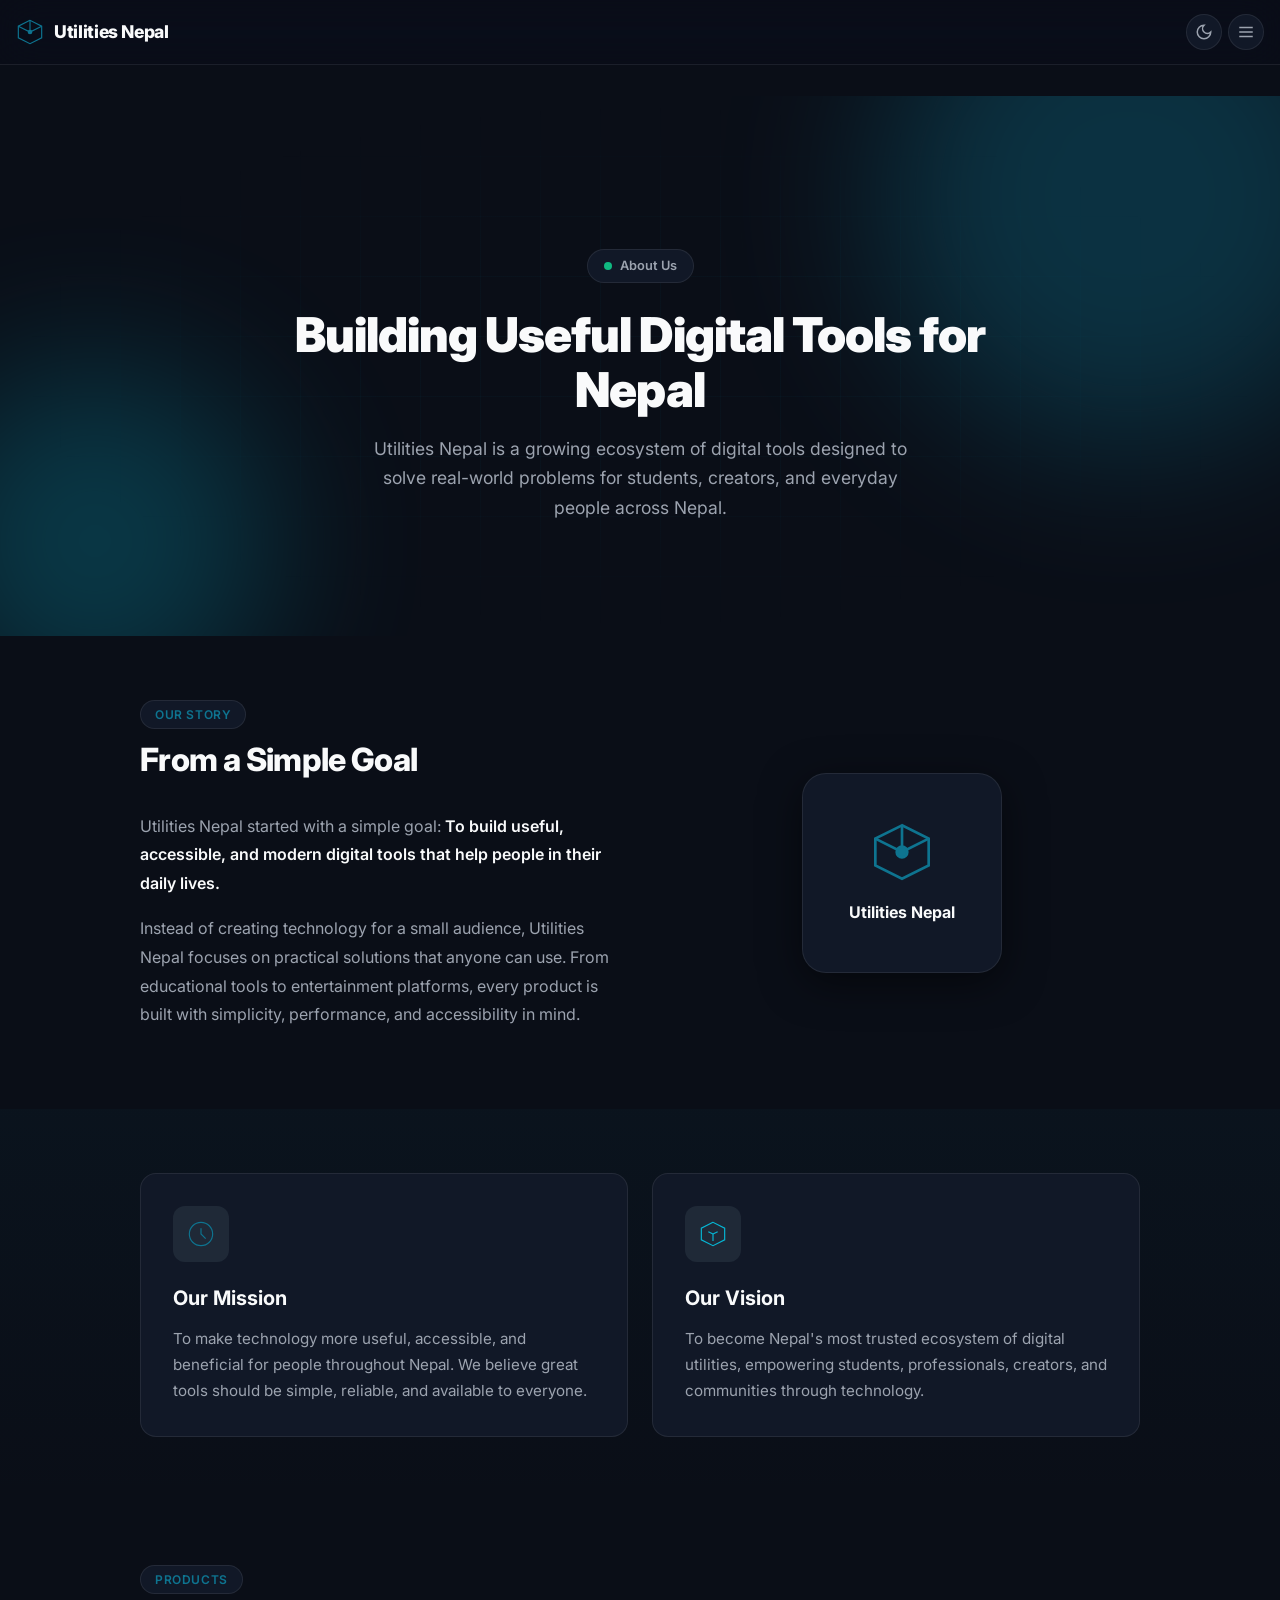
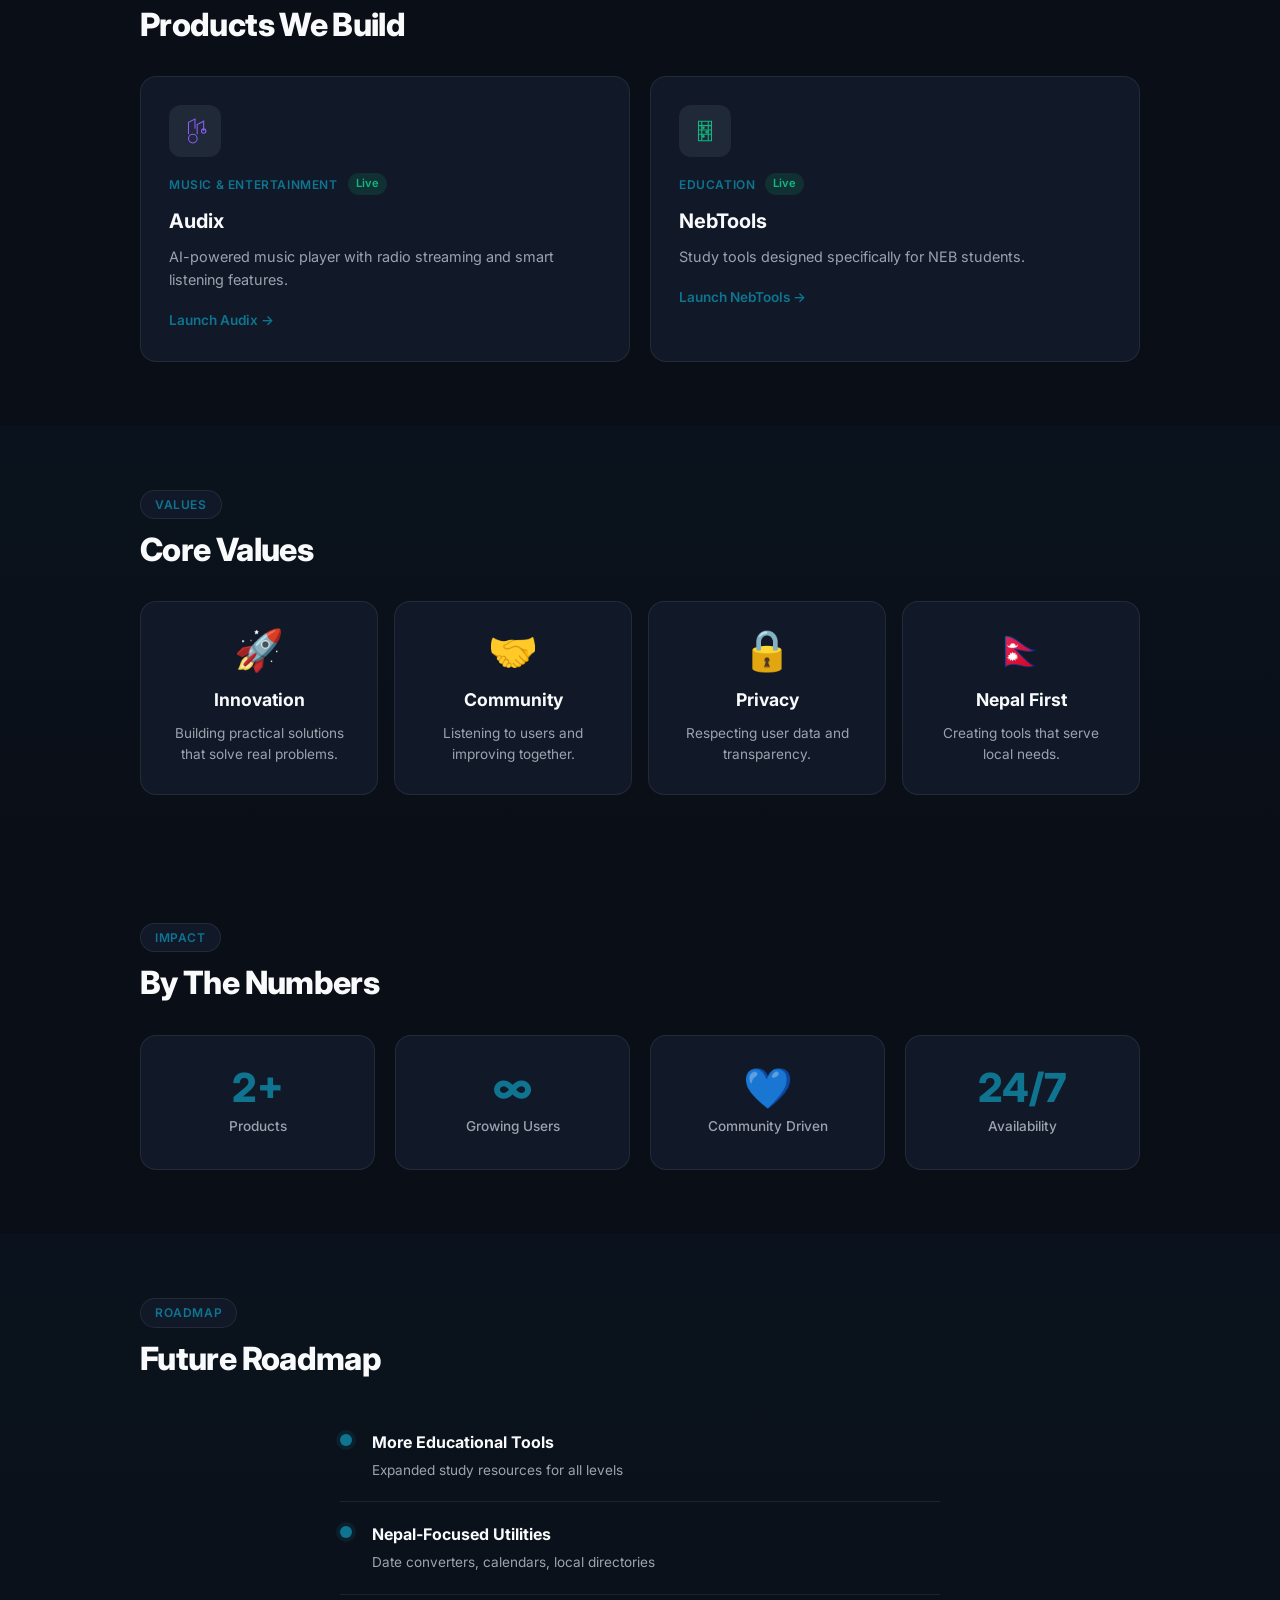
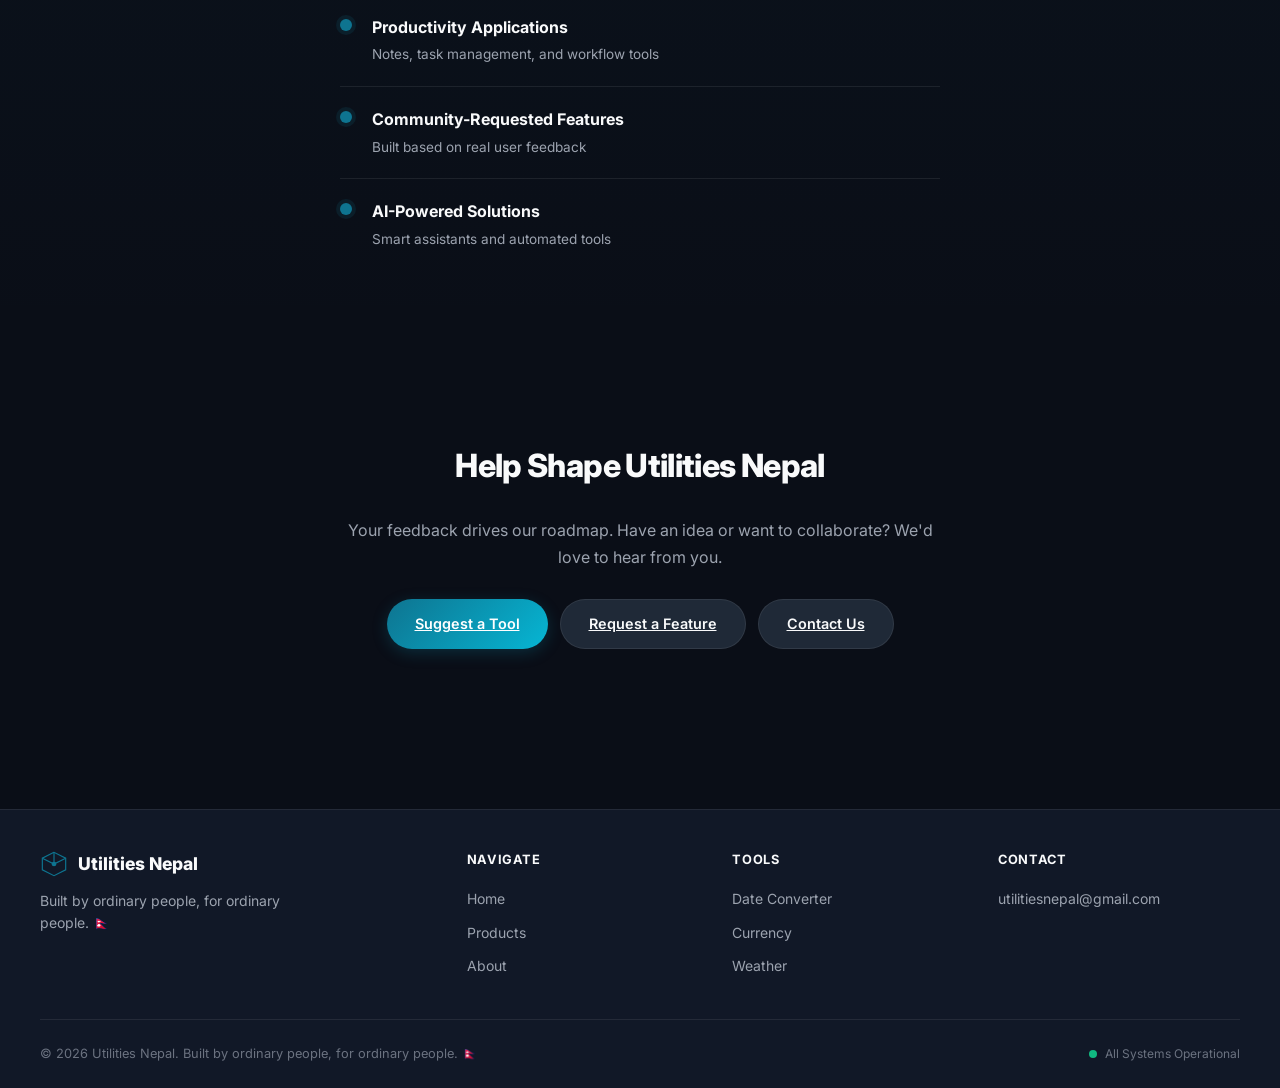
==== commit 6a129c7c: "Add files via upload" ====
--- a/about.html
+++ b/about.html
@@ -59,18 +59,30 @@
 </div>
 <div class="menu-drawer-body">
 <div class="menu-section">
-<div class="menu-section-title">Navigate</div>
+<div class="menu-section-title">Navigation</div>
 <a href="index.html" class="menu-item" onclick="closeMenu()">
 <svg viewBox="0 0 24 24" fill="none" stroke="currentColor" stroke-width="2"><path d="M3 9l9-7 9 7v11a2 2 0 0 1-2 2H5a2 2 0 0 1-2-2z"/><polyline points="9 22 9 12 15 12 15 22"/></svg>
 <span>Home</span>
 </a>
+<a href="index.html#tools" class="menu-item" onclick="closeMenu()">
+<svg viewBox="0 0 24 24" fill="none" stroke="currentColor" stroke-width="2"><rect x="3" y="3" width="7" height="7" rx="1"/><rect x="14" y="3" width="7" height="7" rx="1"/><rect x="3" y="14" width="7" height="7" rx="1"/><rect x="14" y="14" width="7" height="7" rx="1"/></svg>
+<span>Tools</span>
+</a>
+<a href="index.html#products" class="menu-item" onclick="closeMenu()">
+<svg viewBox="0 0 24 24" fill="none" stroke="currentColor" stroke-width="2"><path d="M21 16V8a2 2 0 0 0-1-1.73l-7-4a2 2 0 0 0-2 0l-7 4A2 2 0 0 0 3 8v8a2 2 0 0 0 1 1.73l7 4a2 2 0 0 0 2 0l7-4A2 2 0 0 0 21 16z"/><polyline points="3.27 6.96 12 12.01 20.73 6.96"/><line x1="12" y1="22.08" x2="12" y2="12"/></svg>
+<span>Products</span>
+</a>
 <a href="about.html" class="menu-item" onclick="closeMenu()">
 <svg viewBox="0 0 24 24" fill="none" stroke="currentColor" stroke-width="2"><circle cx="12" cy="12" r="10"/><path d="M12 16v-4M12 8h.01"/></svg>
 <span>About</span>
 </a>
+</div>
+<div class="menu-divider"></div>
+<div class="menu-section">
+<div class="menu-section-title">Info</div>
 <a href="privacy.html" class="menu-item" onclick="closeMenu()">
 <svg viewBox="0 0 24 24" fill="none" stroke="currentColor" stroke-width="2"><rect x="3" y="11" width="18" height="11" rx="2" ry="2"/><path d="M7 11V7a5 5 0 0 1 10 0v4"/></svg>
-<span>Privacy</span>
+<span>Privacy Policy</span>
 </a>
 <a href="mailto:utilitiesnepal@gmail.com" class="menu-item">
 <svg viewBox="0 0 24 24" fill="none" stroke="currentColor" stroke-width="2"><path d="M4 4h16c1.1 0 2 .9 2 2v12c0 1.1-.9 2-2 2H4c-1.1 0-2-.9-2-2V6c0-1.1.9-2 2-2z"/><polyline points="22,6 12,13 2,6"/></svg>
--- a/css/style.css
+++ b/css/style.css
@@ -1,12 +1,11 @@
 /* ============================================
-   UTILITIES NEPAL v3 - Complete Stylesheet
+   UTILITIES NEPAL v2 - Complete Stylesheet
    ============================================ */
 
 :root {
   --primary: #0E7490;
   --primary-light: #0891B2;
   --accent: #06B6D4;
-  --accent-glow: rgba(6, 182, 212, 0.15);
   --dark: #0A0E17;
   --surface: #111827;
   --surface-light: #1F2937;
@@ -18,14 +17,11 @@
   --border-hover: rgba(255,255,255,0.15);
   --shadow: 0 4px 20px rgba(0,0,0,0.4);
   --shadow-lg: 0 10px 40px rgba(0,0,0,0.5);
-  --shadow-card: 0 2px 12px rgba(0,0,0,0.3);
-  --shadow-card-hover: 0 8px 32px rgba(0,0,0,0.5);
   --radius: 12px;
   --radius-lg: 16px;
   --radius-xl: 24px;
   --radius-full: 9999px;
   --transition: 0.25s ease;
-  --transition-smooth: 0.35s cubic-bezier(0.4, 0, 0.2, 1);
   --font: 'Inter', -apple-system, BlinkMacSystemFont, sans-serif;
   --font-nepali: 'Noto Sans Devanagari', 'Inter', sans-serif;
 }
@@ -42,9 +38,6 @@
   --border-hover: rgba(15,23,42,0.15);
   --shadow: 0 4px 20px rgba(0,0,0,0.08);
   --shadow-lg: 0 10px 40px rgba(0,0,0,0.1);
-  --shadow-card: 0 2px 12px rgba(0,0,0,0.06);
-  --shadow-card-hover: 0 8px 32px rgba(0,0,0,0.12);
-  --accent-glow: rgba(14, 116, 144, 0.1);
 }
 
 *, *::before, *::after { box-sizing: border-box; margin: 0; padding: 0; }
@@ -73,72 +66,61 @@
 .skip-link:focus { top: 12px; }
 
 /* ============================================
-   NAVBAR - Enhanced Sticky Header
+   NAVBAR
    ============================================ */
 .navbar {
   position: fixed; top: 0; left: 0; right: 0; z-index: 1000;
   backdrop-filter: blur(20px) saturate(180%);
   -webkit-backdrop-filter: blur(20px) saturate(180%);
-  background: rgba(10,14,23,0.8);
+  background: rgba(10,14,23,0.7);
   border-bottom: 1px solid var(--border);
   transition: all var(--transition);
 }
-[data-theme="light"] .navbar { background: rgba(248,250,252,0.85); }
-.navbar.scrolled {
-  box-shadow: var(--shadow-lg);
-  background: rgba(10,14,23,0.95);
-}
-[data-theme="light"] .navbar.scrolled { background: rgba(248,250,252,0.95); }
+[data-theme="light"] .navbar { background: rgba(248,250,252,0.7); }
 
 .nav-container {
   max-width: 1280px; margin: 0 auto; padding: 0 16px;
   display: flex; align-items: center; justify-content: space-between; height: 64px;
 }
 
-/* Logo */
 .nav-logo {
   display: flex; align-items: center; gap: 10px;
   text-decoration: none; color: var(--text);
   font-weight: 800; font-size: 1.1rem; letter-spacing: -0.02em;
-  flex-shrink: 0;
 }
 .logo-icon { width: 28px; height: 28px; color: var(--primary); flex-shrink: 0; }
 
-/* Desktop Center Navigation */
-.nav-desktop-links {
-  display: flex;
-  align-items: center;
-  gap: 4px;
-  position: absolute;
-  left: 50%;
-  transform: translateX(-50%);
-}
-.nav-desktop-links .nav-link {
-  text-decoration: none;
-  color: var(--text-secondary);
-  font-weight: 600;
-  font-size: 0.875rem;
-  padding: 8px 16px;
-  border-radius: var(--radius);
+.nav-toggle {
+  display: none; flex-direction: column; gap: 4px;
+  background: none; border: none; cursor: pointer; padding: 8px;
+}
+.nav-toggle span {
+  display: block; width: 22px; height: 2px;
+  background: var(--text); border-radius: var(--radius-full);
   transition: all var(--transition);
-  white-space: nowrap;
-}
-.nav-desktop-links .nav-link:hover,
-.nav-desktop-links .nav-link.active {
-  color: var(--text);
-  background: var(--surface-light);
-}
-.nav-desktop-links .nav-link.active {
-  color: var(--primary);
+}
+.nav-toggle[aria-expanded="true"] span:nth-child(1) { transform: rotate(45deg) translate(4px, 4px); }
+.nav-toggle[aria-expanded="true"] span:nth-child(2) { opacity: 0; }
+.nav-toggle[aria-expanded="true"] span:nth-child(3) { transform: rotate(-45deg) translate(4px, -4px); }
+
+.nav-menu {
+  display: flex; align-items: center; gap: 8px;
+}
+.nav-links {
+  display: flex; list-style: none; gap: 4px;
+}
+.nav-link {
+  text-decoration: none; color: var(--text-secondary);
+  font-weight: 500; font-size: 0.875rem; padding: 8px 14px;
+  border-radius: var(--radius); transition: all var(--transition);
+}
+.nav-link:hover, .nav-link.active {
+  color: var(--text); background: var(--surface-light);
 }
 
 .nav-actions {
-  display: flex;
-  align-items: center;
-  gap: 6px;
-  margin-left: auto;
-  padding-left: 0;
-  border-left: none;
+  display: flex; align-items: center; gap: 6px; margin-left: 12px;
+  padding-left: 12px; border-left: 1px solid var(--border);
 }
 
 .icon-btn {
@@ -150,62 +132,12 @@
 }
 .icon-btn:hover {
   background: var(--surface-light); color: var(--text); border-color: var(--border-hover);
-  transform: translateY(-1px);
 }
 .icon-btn svg { width: 18px; height: 18px; }
 
 #themeToggle .sun { display: none; }
 [data-theme="light"] #themeToggle .sun { display: block; }
 [data-theme="light"] #themeToggle .moon { display: none; }
-
-/* ============================================
-   NOTICE BAR - Scrolling News Ticker
-   ============================================ */
-.notice-bar {
-  position: fixed;
-  top: 64px;
-  left: 0;
-  right: 0;
-  z-index: 998;
-  background: linear-gradient(90deg, var(--primary), var(--accent));
-  color: white;
-  height: 36px;
-  overflow: hidden;
-  display: flex;
-  align-items: center;
-}
-.notice-bar-inner {
-  display: flex;
-  align-items: center;
-  white-space: nowrap;
-  animation: scrollNotice 30s linear infinite;
-  padding-left: 100%;
-}
-.notice-bar:hover .notice-bar-inner {
-  animation-play-state: paused;
-}
-.notice-bar-item {
-  display: inline-flex;
-  align-items: center;
-  gap: 8px;
-  padding: 0 32px;
-  font-size: 0.8rem;
-  font-weight: 600;
-  opacity: 0.95;
-}
-.notice-bar-item::before {
-  content: '';
-  display: inline-block;
-  width: 6px;
-  height: 6px;
-  background: rgba(255,255,255,0.8);
-  border-radius: 50%;
-  flex-shrink: 0;
-}
-@keyframes scrollNotice {
-  0% { transform: translateX(0); }
-  100% { transform: translateX(-100%); }
-}
 
 /* ============================================
    SEARCH OVERLAY
@@ -273,7 +205,7 @@
    MAIN CONTENT & PAGES
    ============================================ */
 .main-content {
-  padding-top: 100px;
+  padding-top: 64px;
   min-height: 100vh;
 }
 
@@ -298,680 +230,119 @@
 }
 
 /* ============================================
-   HERO SECTION - Enhanced
-   ============================================ */
-.hero-section {
-  position: relative;
-  padding: 100px 16px 80px;
-  text-align: center;
-  overflow: hidden;
-}
-.hero-section::before {
-  content: '';
-  position: absolute;
-  inset: 0;
-  background:
-    radial-gradient(800px circle at 50% 0%, rgba(14,116,144,0.12), transparent 60%),
-    radial-gradient(600px circle at 80% 50%, rgba(6,182,212,0.06), transparent 50%);
+   DASHBOARD
+   ============================================ */
+.dashboard-hero {
+  position: relative; padding: 60px 16px 40px;
+  text-align: center; overflow: hidden;
+}
+.dashboard-hero::before {
+  content: ''; position: absolute; inset: 0;
+  background: radial-gradient(600px circle at 50% 0%, rgba(14,116,144,0.15), transparent 60%);
   pointer-events: none;
 }
+
 .hero-badge {
-  display: inline-flex;
-  align-items: center;
-  gap: 8px;
-  padding: 8px 20px;
-  background: var(--surface);
-  border: 1px solid var(--border);
-  border-radius: var(--radius-full);
-  font-size: 0.85rem;
-  font-weight: 600;
-  color: var(--text-secondary);
-  margin-bottom: 28px;
-  position: relative;
-  z-index: 1;
+  display: inline-flex; align-items: center; gap: 8px;
+  padding: 6px 16px; background: var(--surface);
+  border: 1px solid var(--border); border-radius: var(--radius-full);
+  font-size: 0.8rem; font-weight: 600; color: var(--text-secondary);
+  margin-bottom: 24px;
 }
 .hero-badge .dot {
-  width: 8px;
-  height: 8px;
-  background: #10B981;
-  border-radius: 50%;
+  width: 8px; height: 8px; background: #10B981; border-radius: 50%;
   animation: pulse 2s ease infinite;
 }
 @keyframes pulse { 0%,100%{opacity:1;transform:scale(1)} 50%{opacity:0.5;transform:scale(1.2)} }
 
 .hero-title {
-  font-size: clamp(2.2rem, 6vw, 3.8rem);
-  font-weight: 900;
-  line-height: 1.1;
-  letter-spacing: -0.03em;
-  margin-bottom: 20px;
-  position: relative;
-  z-index: 1;
+  font-size: clamp(2rem, 6vw, 3.5rem); font-weight: 900;
+  line-height: 1.1; letter-spacing: -0.03em; margin-bottom: 16px;
 }
 .hero-title .highlight {
   background: linear-gradient(135deg, var(--primary), var(--accent));
-  -webkit-background-clip: text;
-  -webkit-text-fill-color: transparent;
-  background-clip: text;
+  -webkit-background-clip: text; -webkit-text-fill-color: transparent; background-clip: text;
 }
 
 .hero-subtitle {
-  font-size: clamp(1rem, 2.5vw, 1.2rem);
-  color: var(--text-secondary);
-  max-width: 560px;
-  margin: 0 auto 36px;
+  font-size: clamp(0.95rem, 2.5vw, 1.15rem);
+  color: var(--text-secondary); max-width: 520px; margin: 0 auto 32px;
   line-height: 1.7;
-  position: relative;
-  z-index: 1;
-}
-
-.hero-cta {
-  position: relative;
-  z-index: 1;
-  display: inline-flex;
-  gap: 16px;
-  flex-wrap: wrap;
-  justify-content: center;
-}
-.btn-hero {
-  display: inline-flex;
-  align-items: center;
-  gap: 10px;
-  padding: 14px 32px;
-  border-radius: var(--radius-full);
-  font-weight: 700;
-  font-size: 1rem;
-  cursor: pointer;
-  border: none;
-  outline: none;
-  transition: all var(--transition-smooth);
-  font-family: inherit;
-  text-decoration: none;
-}
-.btn-hero-primary {
-  background: linear-gradient(135deg, var(--primary), var(--accent));
-  color: white;
-  box-shadow: 0 4px 20px rgba(14,116,144,0.35);
-}
-.btn-hero-primary:hover {
-  transform: translateY(-3px);
-  box-shadow: 0 8px 30px rgba(14,116,144,0.5);
-}
-.btn-hero-secondary {
-  background: var(--surface);
-  color: var(--text);
-  border: 1px solid var(--border);
-}
-.btn-hero-secondary:hover {
-  background: var(--surface-light);
-  border-color: var(--border-hover);
-  transform: translateY(-3px);
-}
-
-/* Hero Stats */
-.hero-stats-bar {
-  display: flex;
-  justify-content: center;
-  gap: 48px;
-  flex-wrap: wrap;
-  margin-top: 48px;
-  position: relative;
-  z-index: 1;
-}
-.hero-stat {
-  text-align: center;
-}
-.hero-stat-num {
-  display: block;
-  font-size: 2rem;
-  font-weight: 800;
-  line-height: 1;
-  background: linear-gradient(135deg, var(--primary), var(--accent));
-  -webkit-background-clip: text;
-  -webkit-text-fill-color: transparent;
-  background-clip: text;
-}
-.hero-stat-label {
-  font-size: 0.8rem;
-  color: var(--text-muted);
-  font-weight: 500;
-  margin-top: 4px;
-}
-
-/* ============================================
-   SECTION HEADERS
-   ============================================ */
-.section-header {
-  text-align: center;
-  padding: 64px 16px 40px;
-  max-width: 600px;
-  margin: 0 auto;
-}
-.section-tag {
-  display: inline-block;
-  padding: 4px 14px;
-  background: rgba(14,116,144,0.1);
-  border: 1px solid rgba(14,116,144,0.2);
-  border-radius: var(--radius-full);
-  font-size: 0.75rem;
-  font-weight: 700;
-  color: var(--primary);
-  text-transform: uppercase;
-  letter-spacing: 0.06em;
-  margin-bottom: 12px;
-}
-.section-heading {
-  font-size: clamp(1.5rem, 4vw, 2.2rem);
-  font-weight: 800;
-  line-height: 1.2;
-  letter-spacing: -0.02em;
-  margin-bottom: 12px;
-}
-.section-desc {
-  font-size: 1rem;
-  color: var(--text-secondary);
-  line-height: 1.7;
-}
-
-/* ============================================
-   TOOLS GRID - Enhanced
-   ============================================ */
-.tools-section {
-  padding: 0 16px 64px;
-  max-width: 1200px;
-  margin: 0 auto;
-}
+}
+
+.hero-stats {
+  display: flex; justify-content: center; gap: 40px; flex-wrap: wrap;
+}
+.stat-item { text-align: center; }
+.stat-num { display: block; font-size: 1.8rem; font-weight: 800; line-height: 1; }
+.stat-label { font-size: 0.8rem; color: var(--text-muted); font-weight: 500; }
+
+/* Quick Launch Grid */
+.quick-launch {
+  padding: 24px 16px 48px; max-width: 1200px; margin: 0 auto;
+}
+.quick-launch-title {
+  font-size: 1.1rem; font-weight: 700; margin-bottom: 20px;
+  display: flex; align-items: center; gap: 8px;
+}
+
 .tools-grid {
   display: grid;
-  grid-template-columns: repeat(4, 1fr);
-  gap: 16px;
+  grid-template-columns: repeat(auto-fill, minmax(160px, 1fr));
+  gap: 12px;
 }
 
 .tool-card {
-  background: var(--surface);
-  border: 1px solid var(--border);
-  border-radius: var(--radius-lg);
-  padding: 24px 16px;
-  text-align: center;
-  text-decoration: none;
-  color: var(--text);
-  transition: all var(--transition-smooth);
-  cursor: pointer;
-  position: relative;
-  overflow: hidden;
-  box-shadow: var(--shadow-card);
+  background: var(--surface); border: 1px solid var(--border);
+  border-radius: var(--radius-lg); padding: 20px 16px;
+  text-align: center; text-decoration: none; color: var(--text);
+  transition: all var(--transition); cursor: pointer;
+  position: relative; overflow: hidden;
 }
 .tool-card::before {
-  content: '';
-  position: absolute;
-  top: 0;
-  left: 0;
-  right: 0;
-  height: 3px;
-  background: var(--card-color, var(--primary));
-  opacity: 0.6;
-  transition: all var(--transition);
-}
-.tool-card::after {
-  content: '';
-  position: absolute;
-  inset: 0;
-  background: radial-gradient(circle at 50% 0%, var(--accent-glow), transparent 70%);
-  opacity: 0;
+  content: ''; position: absolute; top: 0; left: 0; right: 0; height: 3px;
+  background: var(--card-color, var(--primary)); opacity: 0.6;
   transition: opacity var(--transition);
-  pointer-events: none;
 }
 .tool-card:hover {
-  transform: translateY(-6px);
-  border-color: var(--border-hover);
-  box-shadow: var(--shadow-card-hover);
-}
-.tool-card:hover::before { opacity: 1; height: 4px; }
-.tool-card:hover::after { opacity: 1; }
+  transform: translateY(-4px); border-color: var(--border-hover);
+  box-shadow: var(--shadow);
+}
+.tool-card:hover::before { opacity: 1; }
 
 .tool-icon {
-  width: 52px;
-  height: 52px;
-  border-radius: var(--radius);
-  background: var(--surface-light);
-  display: flex;
-  align-items: center;
-  justify-content: center;
-  margin: 0 auto 14px;
-  color: var(--card-color, var(--primary));
-  transition: all var(--transition);
-  position: relative;
-  z-index: 1;
-}
-.tool-card:hover .tool-icon {
-  transform: scale(1.1);
-  background: var(--card-color, var(--primary));
-  color: white;
+  width: 48px; height: 48px; border-radius: var(--radius);
+  background: var(--surface-light); display: flex;
+  align-items: center; justify-content: center;
+  margin: 0 auto 12px; color: var(--card-color, var(--primary));
 }
 .tool-icon svg { width: 24px; height: 24px; }
 
-.tool-name {
-  font-size: 0.95rem;
-  font-weight: 700;
-  margin-bottom: 6px;
-  position: relative;
-  z-index: 1;
-}
-.tool-desc {
-  font-size: 0.78rem;
-  color: var(--text-muted);
-  line-height: 1.4;
-  position: relative;
-  z-index: 1;
-}
-
-/* ============================================
-   PRODUCTS SECTION
-   ============================================ */
-.products-section {
-  padding: 0 16px 64px;
-  max-width: 1200px;
-  margin: 0 auto;
-}
-.products-grid {
-  display: grid;
-  grid-template-columns: repeat(3, 1fr);
-  gap: 20px;
-}
-
-.product-card {
-  background: var(--surface);
-  border: 1px solid var(--border);
-  border-radius: var(--radius-xl);
-  overflow: hidden;
-  text-decoration: none;
-  color: var(--text);
-  transition: all var(--transition-smooth);
-  display: flex;
-  flex-direction: column;
-  box-shadow: var(--shadow-card);
-}
-.product-card:hover {
-  transform: translateY(-6px);
-  border-color: var(--border-hover);
-  box-shadow: var(--shadow-card-hover);
-}
-
-.product-image {
-  width: 100%;
-  height: 180px;
-  background: linear-gradient(135deg, var(--surface-light), var(--surface-lighter));
-  display: flex;
-  align-items: center;
-  justify-content: center;
-  position: relative;
-  overflow: hidden;
-}
-.product-image::before {
-  content: '';
-  position: absolute;
-  inset: 0;
-  background: radial-gradient(circle at 30% 30%, var(--accent-glow), transparent 60%);
-}
-.product-image svg {
-  width: 64px;
-  height: 64px;
-  color: var(--primary);
-  opacity: 0.8;
-  position: relative;
-  z-index: 1;
-}
-.product-image .product-img-placeholder {
-  font-size: 3rem;
-  position: relative;
-  z-index: 1;
-}
-
-.product-info {
-  padding: 24px;
-  flex: 1;
-  display: flex;
-  flex-direction: column;
-}
-.product-name {
-  font-size: 1.1rem;
-  font-weight: 700;
-  margin-bottom: 8px;
-}
-.product-desc {
-  font-size: 0.875rem;
-  color: var(--text-secondary);
-  line-height: 1.6;
-  flex: 1;
-  margin-bottom: 16px;
-}
-.product-btn {
-  display: inline-flex;
-  align-items: center;
-  justify-content: center;
-  gap: 8px;
-  padding: 10px 20px;
-  background: linear-gradient(135deg, var(--primary), var(--accent));
-  color: white;
-  border: none;
-  border-radius: var(--radius-full);
-  font-weight: 600;
-  font-size: 0.85rem;
-  cursor: pointer;
-  text-decoration: none;
-  transition: all var(--transition);
-  font-family: inherit;
-}
-.product-btn:hover {
-  transform: translateY(-2px);
-  box-shadow: 0 4px 15px rgba(14,116,144,0.35);
-}
-
-/* ============================================
-   ABOUT SECTION - With Stats
-   ============================================ */
-.about-section {
-  padding: 0 16px 64px;
-  max-width: 1200px;
-  margin: 0 auto;
-}
-.about-content {
-  display: grid;
-  grid-template-columns: 1fr 1fr;
-  gap: 48px;
-  align-items: center;
-}
-.about-text p {
-  font-size: 1rem;
-  color: var(--text-secondary);
-  line-height: 1.8;
-  margin-bottom: 16px;
-}
-.about-text p strong {
-  color: var(--text);
-}
-
-.about-features {
-  display: flex;
-  flex-direction: column;
-  gap: 12px;
-}
-.about-feature {
-  display: flex;
-  align-items: center;
-  gap: 12px;
-  padding: 12px 16px;
-  background: var(--surface);
-  border: 1px solid var(--border);
-  border-radius: var(--radius);
-  transition: all var(--transition);
-}
-.about-feature:hover {
-  border-color: var(--border-hover);
-  transform: translateX(4px);
-}
-.about-feature-icon {
-  width: 36px;
-  height: 36px;
-  border-radius: var(--radius);
-  background: rgba(14,116,144,0.1);
-  display: flex;
-  align-items: center;
-  justify-content: center;
-  font-size: 1.1rem;
-  flex-shrink: 0;
-}
-.about-feature-text {
-  font-size: 0.9rem;
-  font-weight: 600;
-  color: var(--text);
-}
-
-/* Stats Grid */
-.stats-grid {
-  display: grid;
-  grid-template-columns: repeat(4, 1fr);
-  gap: 16px;
-  padding: 0 16px 64px;
-  max-width: 1200px;
-  margin: 0 auto;
-}
-.stat-card {
-  background: var(--surface);
-  border: 1px solid var(--border);
-  border-radius: var(--radius-lg);
-  padding: 28px 20px;
-  text-align: center;
-  transition: all var(--transition-smooth);
-  box-shadow: var(--shadow-card);
-}
-.stat-card:hover {
-  transform: translateY(-4px);
-  border-color: var(--border-hover);
-  box-shadow: var(--shadow-card-hover);
-}
-.stat-card-icon {
-  width: 48px;
-  height: 48px;
-  border-radius: var(--radius);
-  background: rgba(14,116,144,0.1);
-  display: flex;
-  align-items: center;
-  justify-content: center;
-  margin: 0 auto 12px;
-  font-size: 1.4rem;
-}
-.stat-card-num {
-  font-size: 2rem;
-  font-weight: 800;
-  line-height: 1;
-  background: linear-gradient(135deg, var(--primary), var(--accent));
-  -webkit-background-clip: text;
-  -webkit-text-fill-color: transparent;
-  background-clip: text;
-  margin-bottom: 6px;
-}
-.stat-card-label {
-  font-size: 0.85rem;
-  color: var(--text-muted);
-  font-weight: 500;
-}
-
-/* ============================================
-   FOOTER - Modern
-   ============================================ */
-.footer {
-  background: var(--surface);
-  border-top: 1px solid var(--border);
-  padding: 56px 16px 24px;
-  margin-top: 48px;
-}
-.footer-container {
-  max-width: 1200px;
-  margin: 0 auto;
-}
-.footer-main {
-  display: grid;
-  grid-template-columns: 1.5fr 2fr;
-  gap: 64px;
-  margin-bottom: 40px;
-}
-.footer-brand {
-  max-width: 320px;
-}
-.footer-logo {
-  display: flex;
-  align-items: center;
-  gap: 10px;
-  text-decoration: none;
-  color: var(--text);
-  font-weight: 800;
-  font-size: 1.2rem;
-  margin-bottom: 16px;
-}
-.footer-logo .logo-icon {
-  width: 32px;
-  height: 32px;
-  color: var(--primary);
-}
-.footer-tagline {
-  font-size: 0.9rem;
-  color: var(--text-secondary);
-  line-height: 1.7;
-  margin-bottom: 20px;
-}
-.footer-social {
-  display: flex;
-  gap: 10px;
-}
-.footer-social-link {
-  width: 36px;
-  height: 36px;
-  border-radius: var(--radius);
-  background: var(--surface-light);
-  border: 1px solid var(--border);
-  display: flex;
-  align-items: center;
-  justify-content: center;
-  color: var(--text-secondary);
-  text-decoration: none;
-  transition: all var(--transition);
-}
-.footer-social-link:hover {
-  background: var(--primary);
-  color: white;
-  border-color: var(--primary);
-  transform: translateY(-2px);
-}
-
-.footer-links {
-  display: grid;
-  grid-template-columns: repeat(3, 1fr);
-  gap: 32px;
-}
-.footer-column {}
-.footer-heading {
-  font-size: 0.8rem;
-  font-weight: 700;
-  color: var(--text);
-  text-transform: uppercase;
-  letter-spacing: 0.06em;
-  margin-bottom: 20px;
-}
-.footer-column ul {
-  list-style: none;
-}
-.footer-column li {
-  margin-bottom: 10px;
-}
-.footer-column a {
-  color: var(--text-secondary);
-  text-decoration: none;
-  font-size: 0.875rem;
-  transition: all var(--transition);
-  display: inline-block;
-}
-.footer-column a:hover {
-  color: var(--primary);
-  transform: translateX(2px);
-}
-
-.footer-bottom {
-  display: flex;
-  justify-content: space-between;
-  align-items: center;
-  flex-wrap: wrap;
-  gap: 16px;
-  padding-top: 28px;
-  border-top: 1px solid var(--border);
-}
-.copyright {
-  font-size: 0.85rem;
-  color: var(--text-muted);
-}
-.footer-status {
-  display: flex;
-  align-items: center;
-  gap: 8px;
-  font-size: 0.8rem;
-  color: var(--text-muted);
-}
-.footer-status .dot {
-  width: 8px;
-  height: 8px;
-  background: #10B981;
-  border-radius: 50%;
-  animation: pulse 2s ease infinite;
-}
-
-/* ============================================
-   DASHBOARD (Legacy compatibility)
-   ============================================ */
-.dashboard-hero {
-  position: relative;
-  padding: 60px 16px 40px;
-  text-align: center;
-  overflow: hidden;
-}
-.dashboard-hero::before {
-  content: '';
-  position: absolute;
-  inset: 0;
-  background: radial-gradient(600px circle at 50% 0%, rgba(14,116,144,0.15), transparent 60%);
-  pointer-events: none;
-}
-
-.quick-launch {
-  padding: 24px 16px 48px;
-  max-width: 1200px;
-  margin: 0 auto;
-}
-.quick-launch-title {
-  font-size: 1.1rem;
-  font-weight: 700;
-  margin-bottom: 20px;
-  display: flex;
-  align-items: center;
-  gap: 8px;
-}
+.tool-name { font-size: 0.9rem; font-weight: 700; margin-bottom: 4px; }
+.tool-desc { font-size: 0.75rem; color: var(--text-muted); line-height: 1.4; }
 
 /* ============================================
    TOOL PAGES
    ============================================ */
 .tool-page {
-  max-width: 900px;
-  margin: 0 auto;
-  padding: 24px 16px 48px;
+  max-width: 900px; margin: 0 auto; padding: 24px 16px 48px;
 }
 
 .tool-container {
-  background: var(--surface);
-  border: 1px solid var(--border);
-  border-radius: var(--radius-lg);
-  padding: 24px;
+  background: var(--surface); border: 1px solid var(--border);
+  border-radius: var(--radius-lg); padding: 24px;
 }
 
 .tool-tabs {
-  display: flex;
-  gap: 4px;
-  margin-bottom: 24px;
-  border-bottom: 1px solid var(--border);
-  padding-bottom: 12px;
-  overflow-x: auto;
-  -webkit-overflow-scrolling: touch;
+  display: flex; gap: 4px; margin-bottom: 24px;
+  border-bottom: 1px solid var(--border); padding-bottom: 12px;
+  overflow-x: auto; -webkit-overflow-scrolling: touch;
 }
 .tool-tab {
-  padding: 8px 16px;
-  background: none;
-  border: none;
-  color: var(--text-secondary);
-  font-weight: 600;
-  font-size: 0.875rem;
-  cursor: pointer;
-  border-radius: var(--radius);
-  white-space: nowrap;
-  transition: all var(--transition);
-  font-family: inherit;
+  padding: 8px 16px; background: none; border: none;
+  color: var(--text-secondary); font-weight: 600; font-size: 0.875rem;
+  cursor: pointer; border-radius: var(--radius); white-space: nowrap;
+  transition: all var(--transition); font-family: inherit;
 }
 .tool-tab:hover { color: var(--text); background: var(--surface-light); }
 .tool-tab.active { color: var(--primary); background: rgba(14,116,144,0.1); }
@@ -982,56 +353,34 @@
 /* Form Elements */
 .form-group { margin-bottom: 20px; }
 .form-label {
-  display: block;
-  font-size: 0.8rem;
-  font-weight: 600;
-  color: var(--text-secondary);
-  margin-bottom: 6px;
-  text-transform: uppercase;
-  letter-spacing: 0.05em;
+  display: block; font-size: 0.8rem; font-weight: 600;
+  color: var(--text-secondary); margin-bottom: 6px; text-transform: uppercase; letter-spacing: 0.05em;
 }
 .form-input, .form-select, .form-textarea {
-  width: 100%;
-  padding: 12px 14px;
-  background: var(--surface-light);
-  border: 1px solid var(--border);
-  border-radius: var(--radius);
-  color: var(--text);
-  font-size: 1rem;
-  font-family: inherit;
-  transition: all var(--transition);
-  outline: none;
+  width: 100%; padding: 12px 14px; background: var(--surface-light);
+  border: 1px solid var(--border); border-radius: var(--radius);
+  color: var(--text); font-size: 1rem; font-family: inherit;
+  transition: all var(--transition); outline: none;
 }
 .form-input:focus, .form-select:focus, .form-textarea:focus {
-  border-color: var(--primary);
-  box-shadow: 0 0 0 3px rgba(14,116,144,0.15);
+  border-color: var(--primary); box-shadow: 0 0 0 3px rgba(14,116,144,0.15);
 }
 .form-textarea { min-height: 120px; resize: vertical; }
 
 .btn {
-  display: inline-flex;
-  align-items: center;
-  gap: 8px;
-  padding: 12px 24px;
-  border-radius: var(--radius-full);
-  font-weight: 600;
-  font-size: 0.9rem;
-  cursor: pointer;
-  border: none;
-  outline: none;
-  transition: all var(--transition);
-  font-family: inherit;
-  justify-content: center;
+  display: inline-flex; align-items: center; gap: 8px;
+  padding: 12px 24px; border-radius: var(--radius-full);
+  font-weight: 600; font-size: 0.9rem; cursor: pointer;
+  border: none; outline: none; transition: all var(--transition);
+  font-family: inherit; justify-content: center;
 }
 .btn-primary {
   background: linear-gradient(135deg, var(--primary), var(--accent));
-  color: white;
-  box-shadow: 0 4px 15px rgba(14,116,144,0.3);
+  color: white; box-shadow: 0 4px 15px rgba(14,116,144,0.3);
 }
 .btn-primary:hover { transform: translateY(-2px); box-shadow: 0 8px 25px rgba(14,116,144,0.4); }
 .btn-secondary {
-  background: var(--surface-light);
-  color: var(--text);
+  background: var(--surface-light); color: var(--text);
   border: 1px solid var(--border);
 }
 .btn-secondary:hover { background: var(--surface-lighter); border-color: var(--border-hover); }
@@ -1040,40 +389,26 @@
 
 /* Result Box */
 .result-box {
-  background: var(--surface-light);
-  border: 1px solid var(--border);
-  border-radius: var(--radius);
-  padding: 20px;
-  margin-top: 20px;
+  background: var(--surface-light); border: 1px solid var(--border);
+  border-radius: var(--radius); padding: 20px; margin-top: 20px;
   text-align: center;
 }
 .result-value {
-  font-size: 2rem;
-  font-weight: 800;
-  color: var(--primary);
+  font-size: 2rem; font-weight: 800; color: var(--primary);
   line-height: 1.2;
 }
 .result-label { font-size: 0.8rem; color: var(--text-muted); margin-top: 4px; }
 
 /* Converter Layout */
 .converter-row {
-  display: grid;
-  grid-template-columns: 1fr auto 1fr;
-  gap: 12px;
-  align-items: end;
-  margin-bottom: 20px;
+  display: grid; grid-template-columns: 1fr auto 1fr; gap: 12px;
+  align-items: end; margin-bottom: 20px;
 }
 .swap-btn {
-  width: 40px;
-  height: 40px;
-  border-radius: var(--radius-full);
-  background: var(--surface-light);
-  border: 1px solid var(--border);
-  color: var(--text-secondary);
-  cursor: pointer;
-  display: flex;
-  align-items: center;
-  justify-content: center;
+  width: 40px; height: 40px; border-radius: var(--radius-full);
+  background: var(--surface-light); border: 1px solid var(--border);
+  color: var(--text-secondary); cursor: pointer;
+  display: flex; align-items: center; justify-content: center;
   transition: all var(--transition);
 }
 .swap-btn:hover { background: var(--primary); color: white; border-color: var(--primary); transform: rotate(180deg); }
@@ -1083,147 +418,91 @@
    NOTES
    ============================================ */
 .notes-toolbar {
-  display: flex;
-  gap: 8px;
-  margin-bottom: 20px;
-  flex-wrap: wrap;
+  display: flex; gap: 8px; margin-bottom: 20px; flex-wrap: wrap;
 }
 .notes-list {
-  display: grid;
-  gap: 12px;
+  display: grid; gap: 12px;
 }
 .note-card {
-  background: var(--surface-light);
-  border: 1px solid var(--border);
-  border-radius: var(--radius);
-  padding: 16px;
-  transition: all var(--transition);
-  position: relative;
+  background: var(--surface-light); border: 1px solid var(--border);
+  border-radius: var(--radius); padding: 16px;
+  transition: all var(--transition); position: relative;
 }
 .note-card:hover { border-color: var(--border-hover); }
 .note-title { font-size: 1rem; font-weight: 700; margin-bottom: 6px; }
 .note-body { font-size: 0.875rem; color: var(--text-secondary); line-height: 1.6; }
 .note-meta {
-  display: flex;
-  justify-content: space-between;
-  align-items: center;
-  margin-top: 12px;
-  padding-top: 12px;
-  border-top: 1px solid var(--border);
+  display: flex; justify-content: space-between; align-items: center;
+  margin-top: 12px; padding-top: 12px; border-top: 1px solid var(--border);
 }
 .note-date { font-size: 0.75rem; color: var(--text-muted); }
 .note-actions { display: flex; gap: 6px; }
 .note-actions button {
-  padding: 4px 10px;
-  font-size: 0.75rem;
-  border-radius: var(--radius);
-  border: 1px solid var(--border);
-  background: var(--surface);
-  color: var(--text-secondary);
-  cursor: pointer;
-  transition: all var(--transition);
+  padding: 4px 10px; font-size: 0.75rem; border-radius: var(--radius);
+  border: 1px solid var(--border); background: var(--surface);
+  color: var(--text-secondary); cursor: pointer; transition: all var(--transition);
 }
 .note-actions button:hover { background: var(--primary); color: white; border-color: var(--primary); }
 
 .note-editor {
-  background: var(--surface-light);
-  border: 1px solid var(--border);
-  border-radius: var(--radius-lg);
-  padding: 20px;
-  margin-bottom: 24px;
+  background: var(--surface-light); border: 1px solid var(--border);
+  border-radius: var(--radius-lg); padding: 20px; margin-bottom: 24px;
 }
 
 /* ============================================
    STUDY ASSISTANT
    ============================================ */
 .study-search {
-  position: relative;
-  margin-bottom: 24px;
+  position: relative; margin-bottom: 24px;
 }
 .study-search input {
-  width: 100%;
-  padding: 14px 16px 14px 44px;
-  background: var(--surface-light);
-  border: 1px solid var(--border);
-  border-radius: var(--radius-lg);
-  color: var(--text);
-  font-size: 1rem;
-  font-family: inherit;
-  outline: none;
+  width: 100%; padding: 14px 16px 14px 44px;
+  background: var(--surface-light); border: 1px solid var(--border);
+  border-radius: var(--radius-lg); color: var(--text);
+  font-size: 1rem; font-family: inherit; outline: none;
 }
 .study-search input:focus { border-color: var(--primary); }
 .study-search svg {
-  position: absolute;
-  left: 14px;
-  top: 50%;
-  transform: translateY(-50%);
-  width: 20px;
-  height: 20px;
-  color: var(--text-muted);
+  position: absolute; left: 14px; top: 50%; transform: translateY(-50%);
+  width: 20px; height: 20px; color: var(--text-muted);
 }
 
 .study-categories {
-  display: flex;
-  gap: 8px;
-  margin-bottom: 20px;
-  flex-wrap: wrap;
+  display: flex; gap: 8px; margin-bottom: 20px; flex-wrap: wrap;
 }
 .study-cat {
-  padding: 8px 16px;
-  background: var(--surface-light);
-  border: 1px solid var(--border);
-  border-radius: var(--radius-full);
-  color: var(--text-secondary);
-  font-size: 0.8rem;
-  font-weight: 600;
-  cursor: pointer;
-  transition: all var(--transition);
+  padding: 8px 16px; background: var(--surface-light);
+  border: 1px solid var(--border); border-radius: var(--radius-full);
+  color: var(--text-secondary); font-size: 0.8rem; font-weight: 600;
+  cursor: pointer; transition: all var(--transition);
 }
 .study-cat:hover, .study-cat.active {
-  background: var(--primary);
-  color: white;
-  border-color: var(--primary);
+  background: var(--primary); color: white; border-color: var(--primary);
 }
 
 .study-item {
-  background: var(--surface-light);
-  border: 1px solid var(--border);
-  border-radius: var(--radius);
-  padding: 16px;
-  margin-bottom: 12px;
+  background: var(--surface-light); border: 1px solid var(--border);
+  border-radius: var(--radius); padding: 16px; margin-bottom: 12px;
 }
 .study-item-title { font-size: 1rem; font-weight: 700; margin-bottom: 6px; }
 .study-item-body { font-size: 0.875rem; color: var(--text-secondary); line-height: 1.6; }
 .study-item-tag {
-  display: inline-block;
-  padding: 2px 8px;
-  background: var(--surface);
-  border: 1px solid var(--border);
-  border-radius: var(--radius-full);
-  font-size: 0.7rem;
-  color: var(--text-muted);
-  margin-top: 8px;
+  display: inline-block; padding: 2px 8px; background: var(--surface);
+  border: 1px solid var(--border); border-radius: var(--radius-full);
+  font-size: 0.7rem; color: var(--text-muted); margin-top: 8px;
 }
 
 /* ============================================
    RADIO
    ============================================ */
 .radio-categories {
-  display: flex;
-  gap: 8px;
-  margin-bottom: 20px;
-  flex-wrap: wrap;
+  display: flex; gap: 8px; margin-bottom: 20px; flex-wrap: wrap;
 }
 .radio-cat {
-  padding: 6px 14px;
-  background: var(--surface-light);
-  border: 1px solid var(--border);
-  border-radius: var(--radius-full);
-  color: var(--text-secondary);
-  font-size: 0.8rem;
-  font-weight: 600;
-  cursor: pointer;
-  transition: all var(--transition);
+  padding: 6px 14px; background: var(--surface-light);
+  border: 1px solid var(--border); border-radius: var(--radius-full);
+  color: var(--text-secondary); font-size: 0.8rem; font-weight: 600;
+  cursor: pointer; transition: all var(--transition);
 }
 .radio-cat:hover, .radio-cat.active { background: var(--primary); color: white; border-color: var(--primary); }
 
@@ -1233,23 +512,16 @@
   gap: 12px;
 }
 .station-card {
-  background: var(--surface-light);
-  border: 1px solid var(--border);
-  border-radius: var(--radius);
-  padding: 16px;
-  cursor: pointer;
-  transition: all var(--transition);
+  background: var(--surface-light); border: 1px solid var(--border);
+  border-radius: var(--radius); padding: 16px;
+  cursor: pointer; transition: all var(--transition);
   position: relative;
 }
 .station-card:hover { border-color: var(--primary); transform: translateY(-2px); }
 .station-card.playing { border-color: var(--primary); box-shadow: 0 0 0 2px rgba(14,116,144,0.2); }
 .station-card.playing::after {
-  content: '\25B6';
-  position: absolute;
-  top: 12px;
-  right: 12px;
-  color: var(--primary);
-  font-size: 0.75rem;
+  content: '▶'; position: absolute; top: 12px; right: 12px;
+  color: var(--primary); font-size: 0.75rem;
 }
 .station-name { font-size: 0.9rem; font-weight: 700; margin-bottom: 4px; }
 .station-freq { font-size: 0.75rem; color: var(--text-muted); }
@@ -1257,35 +529,19 @@
 
 /* Audio Player */
 .audio-player {
-  position: fixed;
-  bottom: 0;
-  left: 0;
-  right: 0;
-  z-index: 900;
-  background: var(--surface);
-  border-top: 1px solid var(--border);
-  padding: 12px 16px;
-  display: flex;
-  align-items: center;
-  justify-content: space-between;
-  gap: 16px;
-  backdrop-filter: blur(20px);
+  position: fixed; bottom: 0; left: 0; right: 0; z-index: 900;
+  background: var(--surface); border-top: 1px solid var(--border);
+  padding: 12px 16px; display: flex; align-items: center; justify-content: space-between;
+  gap: 16px; backdrop-filter: blur(20px);
 }
 .player-info { flex: 1; min-width: 0; }
 .player-station { font-weight: 700; font-size: 0.9rem; white-space: nowrap; overflow: hidden; text-overflow: ellipsis; }
 .player-status { font-size: 0.75rem; color: var(--text-muted); }
 .player-controls { display: flex; align-items: center; gap: 12px; }
 .player-btn {
-  width: 36px;
-  height: 36px;
-  border-radius: var(--radius-full);
-  background: var(--primary);
-  border: none;
-  color: white;
-  cursor: pointer;
-  display: flex;
-  align-items: center;
-  justify-content: center;
+  width: 36px; height: 36px; border-radius: var(--radius-full);
+  background: var(--primary); border: none; color: white;
+  cursor: pointer; display: flex; align-items: center; justify-content: center;
   transition: all var(--transition);
 }
 .player-btn:hover { background: var(--primary-light); transform: scale(1.05); }
@@ -1296,124 +552,78 @@
    NEWS
    ============================================ */
 .news-categories {
-  display: flex;
-  gap: 8px;
-  margin-bottom: 20px;
-  flex-wrap: wrap;
+  display: flex; gap: 8px; margin-bottom: 20px; flex-wrap: wrap;
 }
 .news-cat {
-  padding: 6px 14px;
-  background: var(--surface-light);
-  border: 1px solid var(--border);
-  border-radius: var(--radius-full);
-  color: var(--text-secondary);
-  font-size: 0.8rem;
-  font-weight: 600;
-  cursor: pointer;
-  transition: all var(--transition);
+  padding: 6px 14px; background: var(--surface-light);
+  border: 1px solid var(--border); border-radius: var(--radius-full);
+  color: var(--text-secondary); font-size: 0.8rem; font-weight: 600;
+  cursor: pointer; transition: all var(--transition);
 }
 .news-cat:hover, .news-cat.active { background: var(--primary); color: white; border-color: var(--primary); }
 
 .news-grid {
-  display: grid;
-  grid-template-columns: repeat(auto-fill, minmax(300px, 1fr));
-  gap: 16px;
+  display: grid; grid-template-columns: repeat(auto-fill, minmax(300px, 1fr)); gap: 16px;
 }
 .news-card {
-  background: var(--surface-light);
-  border: 1px solid var(--border);
-  border-radius: var(--radius-lg);
-  overflow: hidden;
-  transition: all var(--transition);
-  text-decoration: none;
-  color: var(--text);
-  display: flex;
-  flex-direction: column;
+  background: var(--surface-light); border: 1px solid var(--border);
+  border-radius: var(--radius-lg); overflow: hidden;
+  transition: all var(--transition); text-decoration: none; color: var(--text);
+  display: flex; flex-direction: column;
 }
 .news-card:hover { transform: translateY(-4px); border-color: var(--border-hover); box-shadow: var(--shadow); }
 .news-image {
-  width: 100%;
-  height: 160px;
-  background: var(--surface-lighter);
-  display: flex;
-  align-items: center;
-  justify-content: center;
-  color: var(--text-muted);
-  font-size: 0.8rem;
+  width: 100%; height: 160px; background: var(--surface-lighter);
+  display: flex; align-items: center; justify-content: center;
+  color: var(--text-muted); font-size: 0.8rem;
 }
 .news-image img { width: 100%; height: 100%; object-fit: cover; }
 .news-content { padding: 16px; flex: 1; display: flex; flex-direction: column; }
 .news-title { font-size: 1rem; font-weight: 700; line-height: 1.4; margin-bottom: 8px; }
 .news-excerpt { font-size: 0.85rem; color: var(--text-secondary); line-height: 1.5; flex: 1; }
 .news-meta {
-  display: flex;
-  justify-content: space-between;
-  align-items: center;
-  margin-top: 12px;
-  padding-top: 12px;
-  border-top: 1px solid var(--border);
-  font-size: 0.75rem;
-  color: var(--text-muted);
+  display: flex; justify-content: space-between; align-items: center;
+  margin-top: 12px; padding-top: 12px; border-top: 1px solid var(--border);
+  font-size: 0.75rem; color: var(--text-muted);
 }
 
 /* ============================================
    CAREER
    ============================================ */
 .career-tabs {
-  display: flex;
-  gap: 4px;
-  margin-bottom: 24px;
-  border-bottom: 1px solid var(--border);
-  padding-bottom: 12px;
+  display: flex; gap: 4px; margin-bottom: 24px;
+  border-bottom: 1px solid var(--border); padding-bottom: 12px;
   overflow-x: auto;
 }
 .career-tab {
-  padding: 8px 16px;
-  background: none;
-  border: none;
-  color: var(--text-secondary);
-  font-weight: 600;
-  font-size: 0.875rem;
-  cursor: pointer;
-  border-radius: var(--radius);
-  white-space: nowrap;
-  transition: all var(--transition);
-  font-family: inherit;
+  padding: 8px 16px; background: none; border: none;
+  color: var(--text-secondary); font-weight: 600; font-size: 0.875rem;
+  cursor: pointer; border-radius: var(--radius); white-space: nowrap;
+  transition: all var(--transition); font-family: inherit;
 }
 .career-tab:hover { color: var(--text); background: var(--surface-light); }
 .career-tab.active { color: var(--primary); background: rgba(14,116,144,0.1); }
 
 .job-list { display: grid; gap: 12px; }
 .job-card {
-  background: var(--surface-light);
-  border: 1px solid var(--border);
-  border-radius: var(--radius);
-  padding: 16px;
+  background: var(--surface-light); border: 1px solid var(--border);
+  border-radius: var(--radius); padding: 16px;
   transition: all var(--transition);
 }
 .job-card:hover { border-color: var(--border-hover); }
 .job-header { display: flex; justify-content: space-between; align-items: flex-start; margin-bottom: 8px; }
 .job-title { font-size: 1rem; font-weight: 700; }
 .job-type {
-  padding: 2px 8px;
-  background: var(--surface);
-  border: 1px solid var(--border);
-  border-radius: var(--radius-full);
-  font-size: 0.7rem;
-  color: var(--text-muted);
+  padding: 2px 8px; background: var(--surface); border: 1px solid var(--border);
+  border-radius: var(--radius-full); font-size: 0.7rem; color: var(--text-muted);
 }
 .job-company { font-size: 0.85rem; color: var(--text-secondary); margin-bottom: 8px; }
 .job-details { display: flex; gap: 16px; font-size: 0.75rem; color: var(--text-muted); margin-bottom: 12px; }
 .job-actions { display: flex; gap: 8px; }
 .job-actions button {
-  padding: 6px 14px;
-  font-size: 0.8rem;
-  border-radius: var(--radius);
-  border: 1px solid var(--border);
-  background: var(--surface);
-  color: var(--text-secondary);
-  cursor: pointer;
-  transition: all var(--transition);
+  padding: 6px 14px; font-size: 0.8rem; border-radius: var(--radius);
+  border: 1px solid var(--border); background: var(--surface);
+  color: var(--text-secondary); cursor: pointer; transition: all var(--transition);
   font-family: inherit;
 }
 .job-actions button:hover { background: var(--primary); color: white; border-color: var(--primary); }
@@ -1424,19 +634,14 @@
    ============================================ */
 .weather-current {
   background: linear-gradient(135deg, var(--primary), var(--accent));
-  border-radius: var(--radius-lg);
-  padding: 32px 24px;
-  text-align: center;
-  color: white;
-  margin-bottom: 24px;
+  border-radius: var(--radius-lg); padding: 32px 24px;
+  text-align: center; color: white; margin-bottom: 24px;
 }
 .weather-city { font-size: 1.5rem; font-weight: 700; margin-bottom: 4px; }
 .weather-temp { font-size: 4rem; font-weight: 800; line-height: 1; }
 .weather-desc { font-size: 1rem; opacity: 0.9; margin-top: 8px; }
 .weather-details {
-  display: grid;
-  grid-template-columns: repeat(3, 1fr);
-  gap: 16px;
+  display: grid; grid-template-columns: repeat(3, 1fr); gap: 16px;
   margin-top: 24px;
 }
 .weather-detail { text-align: center; }
@@ -1444,16 +649,11 @@
 .weather-detail-label { font-size: 0.75rem; opacity: 0.8; }
 
 .forecast-grid {
-  display: grid;
-  grid-template-columns: repeat(auto-fill, minmax(100px, 1fr));
-  gap: 12px;
+  display: grid; grid-template-columns: repeat(auto-fill, minmax(100px, 1fr)); gap: 12px;
 }
 .forecast-day {
-  background: var(--surface-light);
-  border: 1px solid var(--border);
-  border-radius: var(--radius);
-  padding: 16px 8px;
-  text-align: center;
+  background: var(--surface-light); border: 1px solid var(--border);
+  border-radius: var(--radius); padding: 16px 8px; text-align: center;
 }
 .forecast-day-name { font-size: 0.8rem; font-weight: 600; margin-bottom: 8px; }
 .forecast-day-temp { font-size: 1.2rem; font-weight: 700; color: var(--primary); }
@@ -1463,17 +663,11 @@
    DATE CONVERTER
    ============================================ */
 .nepali-months-grid {
-  display: grid;
-  grid-template-columns: repeat(4, 1fr);
-  gap: 8px;
-  margin-top: 20px;
+  display: grid; grid-template-columns: repeat(4, 1fr); gap: 8px; margin-top: 20px;
 }
 .month-item {
-  background: var(--surface-light);
-  border: 1px solid var(--border);
-  border-radius: var(--radius);
-  padding: 10px;
-  text-align: center;
+  background: var(--surface-light); border: 1px solid var(--border);
+  border-radius: var(--radius); padding: 10px; text-align: center;
   font-size: 0.8rem;
 }
 .month-item .month-name { font-weight: 700; color: var(--primary); }
@@ -1485,28 +679,17 @@
 .currency-flags { display: flex; align-items: center; gap: 8px; margin-bottom: 4px; }
 .currency-flag { font-size: 1.5rem; }
 .rate-info {
-  display: flex;
-  justify-content: space-between;
-  align-items: center;
-  margin-top: 16px;
-  padding-top: 16px;
-  border-top: 1px solid var(--border);
-  font-size: 0.8rem;
-  color: var(--text-muted);
+  display: flex; justify-content: space-between; align-items: center;
+  margin-top: 16px; padding-top: 16px; border-top: 1px solid var(--border);
+  font-size: 0.8rem; color: var(--text-muted);
 }
 .history-list {
-  margin-top: 20px;
-  max-height: 200px;
-  overflow-y: auto;
+  margin-top: 20px; max-height: 200px; overflow-y: auto;
 }
 .history-item {
-  display: flex;
-  justify-content: space-between;
-  align-items: center;
-  padding: 8px 12px;
-  background: var(--surface-light);
-  border-radius: var(--radius);
-  margin-bottom: 6px;
+  display: flex; justify-content: space-between; align-items: center;
+  padding: 8px 12px; background: var(--surface-light);
+  border-radius: var(--radius); margin-bottom: 6px;
   font-size: 0.85rem;
 }
 
@@ -1514,92 +697,50 @@
    TOAST & INSTALL PROMPT
    ============================================ */
 .toast {
-  position: fixed;
-  bottom: 80px;
-  left: 50%;
-  transform: translateX(-50%) translateY(100px);
-  background: var(--surface);
-  border: 1px solid var(--border);
-  border-radius: var(--radius);
-  padding: 12px 24px;
-  font-size: 0.9rem;
-  font-weight: 500;
-  z-index: 3000;
+  position: fixed; bottom: 80px; left: 50%; transform: translateX(-50%) translateY(100px);
+  background: var(--surface); border: 1px solid var(--border);
+  border-radius: var(--radius); padding: 12px 24px;
+  font-size: 0.9rem; font-weight: 500; z-index: 3000;
+  box-shadow: var(--shadow-lg); transition: all 0.3s ease;
+  opacity: 0; pointer-events: none;
+}
+.toast.show { transform: translateX(-50%) translateY(0); opacity: 1; }
+
+.install-prompt {
+  position: fixed; bottom: 16px; left: 16px; right: 16px; z-index: 2500;
+  background: var(--surface); border: 1px solid var(--border);
+  border-radius: var(--radius-lg); padding: 16px;
   box-shadow: var(--shadow-lg);
-  transition: all 0.3s ease;
-  opacity: 0;
-  pointer-events: none;
-}
-.toast.show { transform: translateX(-50%) translateY(0); opacity: 1; }
-
-.install-prompt {
-  position: fixed;
-  bottom: 16px;
-  left: 16px;
-  right: 16px;
-  z-index: 2500;
-  background: var(--surface);
-  border: 1px solid var(--border);
-  border-radius: var(--radius-lg);
-  padding: 16px;
-  box-shadow: var(--shadow-lg);
 }
 .install-content {
-  display: flex;
-  align-items: center;
-  gap: 12px;
+  display: flex; align-items: center; gap: 12px;
 }
 .install-icon { width: 40px; height: 40px; color: var(--primary); flex-shrink: 0; }
 .install-text { flex: 1; }
 .install-text strong { display: block; font-size: 0.9rem; }
 .install-text span { font-size: 0.8rem; color: var(--text-muted); }
 .install-btn {
-  padding: 8px 20px;
-  background: var(--primary);
-  color: white;
-  border: none;
-  border-radius: var(--radius-full);
-  font-weight: 600;
-  font-size: 0.85rem;
-  cursor: pointer;
-  transition: all var(--transition);
+  padding: 8px 20px; background: var(--primary); color: white;
+  border: none; border-radius: var(--radius-full); font-weight: 600;
+  font-size: 0.85rem; cursor: pointer; transition: all var(--transition);
 }
 .install-btn:hover { background: var(--primary-light); }
 .install-dismiss {
-  width: 28px;
-  height: 28px;
-  border-radius: var(--radius-full);
-  border: none;
-  background: var(--surface-light);
-  color: var(--text-muted);
-  cursor: pointer;
-  font-size: 1.2rem;
-  display: flex;
-  align-items: center;
-  justify-content: center;
+  width: 28px; height: 28px; border-radius: var(--radius-full);
+  border: none; background: var(--surface-light); color: var(--text-muted);
+  cursor: pointer; font-size: 1.2rem; display: flex; align-items: center; justify-content: center;
 }
 
 /* ============================================
    BACK TO TOP
    ============================================ */
 .back-to-top {
-  position: fixed;
-  bottom: 20px;
-  right: 20px;
-  z-index: 800;
-  width: 44px;
-  height: 44px;
-  border-radius: var(--radius-full);
-  background: var(--surface);
-  border: 1px solid var(--border);
-  color: var(--text);
-  cursor: pointer;
-  display: flex;
-  align-items: center;
-  justify-content: center;
-  opacity: 0;
-  visibility: hidden;
-  transform: translateY(20px);
+  position: fixed; bottom: 20px; right: 20px; z-index: 800;
+  width: 44px; height: 44px; border-radius: var(--radius-full);
+  background: var(--surface); border: 1px solid var(--border);
+  color: var(--text); cursor: pointer;
+  display: flex; align-items: center; justify-content: center;
+  opacity: 0; visibility: hidden; transform: translateY(20px);
   transition: all var(--transition);
 }
 .back-to-top.visible { opacity: 1; visibility: visible; transform: translateY(0); }
@@ -1607,46 +748,111 @@
 .back-to-top svg { width: 20px; height: 20px; }
 
 /* ============================================
-   SCROLL REVEAL ANIMATIONS
-   ============================================ */
-.reveal {
-  opacity: 0;
-  transform: translateY(30px);
-  transition: opacity 0.6s ease, transform 0.6s ease;
-}
-.reveal.visible {
-  opacity: 1;
-  transform: translateY(0);
-}
-.reveal-delay-1 { transition-delay: 0.1s; }
-.reveal-delay-2 { transition-delay: 0.2s; }
-.reveal-delay-3 { transition-delay: 0.3s; }
-.reveal-delay-4 { transition-delay: 0.4s; }
-
-/* Stagger children */
-.stagger-children > * {
-  opacity: 0;
-  transform: translateY(20px);
-  transition: opacity 0.5s ease, transform 0.5s ease;
-}
-.stagger-children.visible > *:nth-child(1) { opacity: 1; transform: translateY(0); transition-delay: 0.05s; }
-.stagger-children.visible > *:nth-child(2) { opacity: 1; transform: translateY(0); transition-delay: 0.1s; }
-.stagger-children.visible > *:nth-child(3) { opacity: 1; transform: translateY(0); transition-delay: 0.15s; }
-.stagger-children.visible > *:nth-child(4) { opacity: 1; transform: translateY(0); transition-delay: 0.2s; }
-.stagger-children.visible > *:nth-child(5) { opacity: 1; transform: translateY(0); transition-delay: 0.25s; }
-.stagger-children.visible > *:nth-child(6) { opacity: 1; transform: translateY(0); transition-delay: 0.3s; }
-.stagger-children.visible > *:nth-child(7) { opacity: 1; transform: translateY(0); transition-delay: 0.35s; }
-.stagger-children.visible > *:nth-child(8) { opacity: 1; transform: translateY(0); transition-delay: 0.4s; }
+   FOOTER
+   ============================================ */
+.footer {
+  background: var(--surface); border-top: 1px solid var(--border);
+  padding: 40px 16px 24px; margin-top: 48px;
+}
+.footer-container { max-width: 1200px; margin: 0 auto; }
+.footer-main {
+  display: grid; grid-template-columns: 1fr 2fr; gap: 40px; margin-bottom: 32px;
+}
+.footer-brand { max-width: 280px; }
+.footer-logo {
+  display: flex; align-items: center; gap: 10px;
+  text-decoration: none; color: var(--text);
+  font-weight: 800; font-size: 1.1rem; margin-bottom: 12px;
+}
+.footer-logo .logo-icon { width: 28px; height: 28px; color: var(--primary); }
+.footer-tagline { font-size: 0.875rem; color: var(--text-secondary); line-height: 1.6; }
+.footer-links { display: grid; grid-template-columns: repeat(3, 1fr); gap: 24px; }
+.footer-heading {
+  font-size: 0.8rem; font-weight: 700; color: var(--text);
+  text-transform: uppercase; letter-spacing: 0.05em; margin-bottom: 16px;
+}
+.footer-column ul { list-style: none; }
+.footer-column li { margin-bottom: 8px; }
+.footer-column a { color: var(--text-secondary); text-decoration: none; font-size: 0.875rem; transition: color var(--transition); }
+.footer-column a:hover { color: var(--primary); }
+.footer-bottom {
+  display: flex; justify-content: space-between; align-items: center;
+  flex-wrap: wrap; gap: 12px; padding-top: 24px;
+  border-top: 1px solid var(--border);
+}
+.copyright { font-size: 0.8rem; color: var(--text-muted); }
+.footer-status { display: flex; align-items: center; gap: 8px; font-size: 0.75rem; color: var(--text-muted); }
+.footer-status .dot { width: 8px; height: 8px; background: #10B981; border-radius: 50%; }
+
+/* ============================================
+   RESPONSIVE
+   ============================================ */
+@media (max-width: 768px) {
+  .nav-toggle { display: flex; }
+  .nav-menu {
+    position: fixed; top: 64px; left: 0; right: 0; bottom: 0;
+    background: var(--dark); flex-direction: column;
+    padding: 24px; gap: 16px; transform: translateX(100%);
+    transition: transform var(--transition); overflow-y: auto;
+  }
+  .nav-menu.active { transform: translateX(0); }
+  .nav-links { flex-direction: column; width: 100%; gap: 4px; }
+  .nav-link { padding: 14px; font-size: 1rem; width: 100%; text-align: center; }
+  .nav-actions { width: 100%; justify-content: center; margin-left: 0; padding-left: 0; border-left: none; padding-top: 16px; border-top: 1px solid var(--border); }
+
+  .converter-row { grid-template-columns: 1fr; }
+  .swap-btn { justify-self: center; transform: rotate(90deg); }
+  .swap-btn:hover { transform: rotate(270deg); }
+
+  .footer-main { grid-template-columns: 1fr; }
+  .footer-links { grid-template-columns: repeat(2, 1fr); }
+
+  .tools-grid { grid-template-columns: repeat(2, 1fr); }
+  .nepali-months-grid { grid-template-columns: repeat(2, 1fr); }
+  .weather-details { grid-template-columns: repeat(2, 1fr); }
+  .news-grid { grid-template-columns: 1fr; }
+  .station-grid { grid-template-columns: repeat(2, 1fr); }
+
+  .audio-player { flex-direction: column; gap: 8px; padding: 10px; }
+  .player-info { text-align: center; }
+  .install-content { flex-direction: column; text-align: center; }
+}
+
+@media (max-width: 480px) {
+  .tools-grid { grid-template-columns: repeat(2, 1fr); }
+  .hero-stats { gap: 24px; }
+  .stat-num { font-size: 1.4rem; }
+  .weather-temp { font-size: 3rem; }
+  .footer-links { grid-template-columns: 1fr; }
+  .station-grid { grid-template-columns: 1fr; }
+}
+
+/* Reduced Motion */
+@media (prefers-reduced-motion: reduce) {
+  *, *::before, *::after { animation-duration: 0.01ms !important; transition-duration: 0.01ms !important; }
+  html { scroll-behavior: auto; }
+}
+
+/* High Contrast */
+@media (prefers-contrast: high) {
+  :root { --border: rgba(255,255,255,0.3); }
+  [data-theme="light"] { --border: rgba(0,0,0,0.3); }
+}
+
+/* Focus */
+a:focus-visible, button:focus-visible, input:focus-visible, select:focus-visible, textarea:focus-visible {
+  outline: 2px solid var(--primary); outline-offset: 2px;
+}
 
 /* ============================================
    TAB BAR NAVIGATION
    ============================================ */
 .tab-bar {
   position: fixed;
-  top: 100px;
+  top: 64px;
   left: 0;
   right: 0;
-  z-index: 997;
+  z-index: 999;
   background: var(--surface);
   border-bottom: 1px solid var(--border);
   overflow-x: auto;
@@ -1693,9 +899,9 @@
   box-shadow: 0 2px 8px rgba(14, 116, 144, 0.3);
 }
 
-/* Adjust main content for tab bar + notice bar */
+/* Adjust main content for tab bar */
 .main-content {
-  padding-top: 152px;
+  padding-top: 118px;
 }
 
 /* ============================================
@@ -1855,33 +1061,9 @@
 }
 
 /* ============================================
-   RESPONSIVE
-   ============================================ */
-@media (max-width: 1024px) {
-  .tools-grid {
-    grid-template-columns: repeat(3, 1fr);
-  }
-  .products-grid {
-    grid-template-columns: repeat(2, 1fr);
-  }
-  .stats-grid {
-    grid-template-columns: repeat(2, 1fr);
-  }
-  .about-content {
-    grid-template-columns: 1fr;
-    gap: 32px;
-  }
-}
-
+   RESPONSIVE - Tab Bar
+   ============================================ */
 @media (max-width: 768px) {
-  .nav-desktop-links {
-    display: none;
-  }
-
-  .tab-bar {
-    top: 100px;
-  }
-
   .tab-item span {
     display: none;
   }
@@ -1893,162 +1075,36 @@
     height: 20px;
   }
   .main-content {
-    padding-top: 148px;
-  }
-
-  .notice-bar {
-    top: 64px;
-  }
-
-  .hero-section {
-    padding: 60px 16px 48px;
-  }
-
-  .converter-row { grid-template-columns: 1fr; }
-  .swap-btn { justify-self: center; transform: rotate(90deg); }
-  .swap-btn:hover { transform: rotate(270deg); }
-
-  .footer-main {
-    grid-template-columns: 1fr;
-    gap: 40px;
-  }
-  .footer-links {
-    grid-template-columns: repeat(2, 1fr);
-  }
-
-  .tools-grid {
-    grid-template-columns: repeat(2, 1fr);
-    gap: 12px;
-  }
-  .tool-card {
-    padding: 20px 12px;
-  }
-  .tool-icon {
-    width: 44px;
-    height: 44px;
-  }
-
-  .products-grid {
-    grid-template-columns: 1fr;
-  }
-
-  .stats-grid {
-    grid-template-columns: repeat(2, 1fr);
-    gap: 12px;
-  }
-  .stat-card {
-    padding: 20px 16px;
-  }
-
-  .hero-stats-bar {
-    gap: 24px;
-    margin-top: 32px;
-  }
-  .hero-stat-num {
-    font-size: 1.6rem;
-  }
-
-  .nepali-months-grid { grid-template-columns: repeat(2, 1fr); }
-  .weather-details { grid-template-columns: repeat(2, 1fr); }
-  .news-grid { grid-template-columns: 1fr; }
-  .station-grid { grid-template-columns: repeat(2, 1fr); }
-
-  .audio-player { flex-direction: column; gap: 8px; padding: 10px; }
-  .player-info { text-align: center; }
-  .install-content { flex-direction: column; text-align: center; }
+    padding-top: 112px;
+  }
 }
 
 @media (max-width: 480px) {
-  .hero-title {
-    font-size: 1.8rem;
-  }
-  .hero-stats-bar {
-    gap: 20px;
-  }
-  .hero-stat-num {
-    font-size: 1.4rem;
-  }
-
-  .tools-grid {
-    grid-template-columns: repeat(2, 1fr);
-    gap: 10px;
-  }
-  .tool-card {
-    padding: 16px 10px;
-    border-radius: var(--radius);
-  }
-  .tool-icon {
-    width: 40px;
-    height: 40px;
-  }
-  .tool-name {
-    font-size: 0.85rem;
-  }
-  .tool-desc {
-    font-size: 0.7rem;
-  }
-
-  .stats-grid {
-    grid-template-columns: repeat(2, 1fr);
-  }
-  .stat-card-num {
-    font-size: 1.6rem;
-  }
-
-  .footer-links {
-    grid-template-columns: 1fr;
-  }
-
-  .section-header {
-    padding: 40px 16px 28px;
-  }
-
-  .weather-temp { font-size: 3rem; }
-  .station-grid { grid-template-columns: 1fr; }
-
   .tab-bar-scroll {
     padding: 6px 8px;
   }
   .tab-item {
     padding: 8px;
   }
-  .main-content {
-    padding-top: 144px;
-  }
-}
-
-/* Reduced Motion */
-@media (prefers-reduced-motion: reduce) {
-  *, *::before, *::after { animation-duration: 0.01ms !important; transition-duration: 0.01ms !important; }
-  html { scroll-behavior: auto; }
-  .notice-bar-inner {
-    animation: none;
-    padding-left: 0;
-  }
-}
-
-/* High Contrast */
-@media (prefers-contrast: high) {
-  :root { --border: rgba(255,255,255,0.3); }
-  [data-theme="light"] { --border: rgba(0,0,0,0.3); }
-}
-
-/* Focus */
-a:focus-visible, button:focus-visible, input:focus-visible, select:focus-visible, textarea:focus-visible {
-  outline: 2px solid var(--primary);
-  outline-offset: 2px;
-}
-
-/* ============================================
-   LEGACY NAV COMPATIBILITY
-   ============================================ */
-.nav-toggle {
-  display: none;
-}
+}
+
+/* Hide old nav menu on desktop - we use tab bar now */
 .nav-menu {
   display: none;
 }
-.nav-links {
+
+/* Show nav-actions always */
+.nav-actions {
+  display: flex;
+  align-items: center;
+  gap: 6px;
+  margin-left: auto;
+  padding-left: 0;
+  border-left: none;
+}
+
+/* Hide old hamburger, show new menu button */
+.nav-toggle {
   display: none;
 }
 
@@ -2058,445 +1114,736 @@
 }
 
 /* ============================================
-   ABOUT PAGE STYLES
-   ============================================ */
-
-.about-hero {
+   UI SKETCH IMPLEMENTATION - Utilities Nepal
+   ============================================ */
+
+/* --- Notice Bar --- */
+.notice-bar {
+  position: fixed;
+  top: 64px;
+  left: 0;
+  right: 0;
+  z-index: 998;
+  background: linear-gradient(90deg, var(--primary), var(--accent));
+  color: white;
+  font-size: 0.8rem;
+  font-weight: 600;
+  height: 32px;
+  overflow: hidden;
+  display: flex;
+  align-items: center;
+}
+
+.notice-track {
+  display: flex;
+  gap: 48px;
+  white-space: nowrap;
+  animation: scrollNotice 20s linear infinite;
+  padding-left: 100%;
+}
+
+.notice-bar:hover .notice-track {
+  animation-play-state: paused;
+}
+
+.notice-item {
+  display: flex;
+  align-items: center;
+  gap: 8px;
+  flex-shrink: 0;
+}
+
+.notice-item::before {
+  content: '●';
+  font-size: 0.5rem;
+  opacity: 0.7;
+}
+
+@keyframes scrollNotice {
+  0% { transform: translateX(0); }
+  100% { transform: translateX(-100%); }
+}
+
+/* Adjust main content for notice bar */
+.main-content {
+  padding-top: 96px;
+}
+
+/* Adjust tab bar for notice bar */
+.tab-bar {
+  top: 96px;
+}
+
+.main-content.has-tabs {
+  padding-top: 150px;
+}
+
+/* --- Hero Section (Modern) --- */
+.modern-hero {
   position: relative;
-  padding: 120px 16px 60px;
+  padding: 80px 16px 60px;
   text-align: center;
   overflow: hidden;
-  min-height: 50vh;
+  min-height: 70vh;
   display: flex;
   align-items: center;
   justify-content: center;
 }
-.about-hero-bg {
+
+.modern-hero-bg {
   position: absolute;
   inset: 0;
   pointer-events: none;
-  overflow: hidden;
-}
-.gradient-orb {
+}
+
+.modern-hero-bg .gradient-orb {
   position: absolute;
   border-radius: 50%;
   filter: blur(80px);
-  opacity: 0.3;
-}
-.orb-1 {
-  width: 500px;
-  height: 500px;
-  background: radial-gradient(circle, rgba(14,116,144,0.4), transparent 70%);
-  top: -200px;
-  left: -100px;
-}
-.orb-2 {
-  width: 400px;
-  height: 400px;
-  background: radial-gradient(circle, rgba(6,182,212,0.3), transparent 70%);
-  bottom: -150px;
-  right: -100px;
-}
-.grid-pattern {
+  opacity: 0.35;
+}
+
+.modern-hero-bg .orb-1 {
+  width: 500px; height: 500px;
+  background: var(--primary);
+  top: -150px; right: -100px;
+}
+
+.modern-hero-bg .orb-2 {
+  width: 350px; height: 350px;
+  background: var(--accent);
+  bottom: -80px; left: -80px;
+  opacity: 0.25;
+}
+
+.modern-hero-bg .grid-pattern {
   position: absolute;
   inset: 0;
   background-image:
-    linear-gradient(rgba(255,255,255,0.02) 1px, transparent 1px),
-    linear-gradient(90deg, rgba(255,255,255,0.02) 1px, transparent 1px);
-  background-size: 50px 50px;
-}
-.about-hero-content {
+    linear-gradient(rgba(6, 182, 212, 0.03) 1px, transparent 1px),
+    linear-gradient(90deg, rgba(6, 182, 212, 0.03) 1px, transparent 1px);
+  background-size: 60px 60px;
+  mask-image: radial-gradient(ellipse at center, black 30%, transparent 70%);
+  -webkit-mask-image: radial-gradient(ellipse at center, black 30%, transparent 70%);
+}
+
+.modern-hero-content {
   position: relative;
   z-index: 1;
   max-width: 700px;
 }
-.about-hero-title {
-  font-size: clamp(2rem, 5vw, 3rem);
+
+.modern-hero .hero-badge {
+  display: inline-flex;
+  align-items: center;
+  gap: 8px;
+  padding: 6px 16px;
+  background: var(--surface);
+  border: 1px solid var(--border);
+  border-radius: var(--radius-full);
+  font-size: 0.8rem;
+  font-weight: 600;
+  color: var(--text-secondary);
+  margin-bottom: 24px;
+}
+
+.modern-hero .hero-badge .dot {
+  width: 8px; height: 8px;
+  background: #10B981;
+  border-radius: 50%;
+  animation: pulse 2s ease infinite;
+}
+
+.modern-hero-title {
+  font-size: clamp(2.2rem, 6vw, 3.5rem);
   font-weight: 900;
-  line-height: 1.15;
-  letter-spacing: -0.02em;
-  margin-bottom: 16px;
-}
-.about-hero-subtitle {
-  font-size: clamp(1rem, 2.5vw, 1.15rem);
+  line-height: 1.1;
+  letter-spacing: -0.03em;
+  margin-bottom: 20px;
+}
+
+.modern-hero-title .highlight {
+  background: linear-gradient(135deg, var(--primary), var(--accent));
+  -webkit-background-clip: text;
+  -webkit-text-fill-color: transparent;
+  background-clip: text;
+}
+
+.modern-hero-desc {
+  font-size: clamp(0.95rem, 2.5vw, 1.15rem);
   color: var(--text-secondary);
+  max-width: 520px;
+  margin: 0 auto 32px;
   line-height: 1.7;
-  max-width: 560px;
-  margin: 0 auto;
-}
-
-/* About Sections */
-.about-section {
-  padding: 64px 16px;
-}
-.about-section.alt-bg {
-  background: var(--surface);
-}
-.section-container {
-  max-width: 1000px;
-  margin: 0 auto;
-}
-
-/* Story */
-.about-story {
-  display: grid;
-  grid-template-columns: 2fr 1fr;
-  gap: 48px;
-  align-items: center;
-}
-.story-content .section-tag {
+}
+
+.modern-hero-cta {
+  display: inline-flex;
+  align-items: center;
+  gap: 10px;
+  padding: 14px 32px;
+  background: linear-gradient(135deg, var(--primary), var(--accent));
+  color: white;
+  border-radius: var(--radius-full);
+  font-weight: 700;
+  font-size: 1rem;
+  text-decoration: none;
+  cursor: pointer;
+  border: none;
+  transition: all 0.3s ease;
+  box-shadow: 0 4px 20px rgba(14, 116, 144, 0.4);
+}
+
+.modern-hero-cta:hover {
+  transform: translateY(-3px);
+  box-shadow: 0 8px 30px rgba(14, 116, 144, 0.5);
+}
+
+.modern-hero-cta svg {
+  width: 20px; height: 20px;
+  transition: transform 0.3s ease;
+}
+
+.modern-hero-cta:hover svg {
+  transform: translateX(4px);
+}
+
+/* --- Section Headers --- */
+.section-header {
+  text-align: center;
+  max-width: 600px;
+  margin: 0 auto 40px;
+  padding: 0 16px;
+}
+
+.section-header .section-tag {
   display: inline-block;
   padding: 4px 14px;
-  background: rgba(14,116,144,0.1);
-  border: 1px solid rgba(14,116,144,0.2);
+  background: var(--surface);
+  border: 1px solid var(--border);
   border-radius: var(--radius-full);
   font-size: 0.75rem;
-  font-weight: 700;
+  font-weight: 600;
   color: var(--primary);
   text-transform: uppercase;
-  letter-spacing: 0.06em;
+  letter-spacing: 0.05em;
   margin-bottom: 12px;
 }
-.story-content .section-title {
-  font-size: clamp(1.5rem, 4vw, 2rem);
+
+.section-header .section-title {
+  font-size: clamp(1.5rem, 3vw, 2rem);
   font-weight: 800;
   line-height: 1.2;
   letter-spacing: -0.02em;
-  margin-bottom: 16px;
-}
-.story-text {
+  margin-bottom: 12px;
+}
+
+.section-header .section-desc {
   font-size: 1rem;
   color: var(--text-secondary);
-  line-height: 1.8;
-  margin-bottom: 16px;
-}
-.story-text strong {
-  color: var(--text);
-  font-weight: 600;
-}
-.story-visual {
-  display: flex;
-  justify-content: center;
-}
-.story-card {
-  width: 160px;
-  height: 160px;
-  background: var(--surface);
-  border: 1px solid var(--border);
-  border-radius: var(--radius-xl);
-  display: flex;
-  flex-direction: column;
-  align-items: center;
-  justify-content: center;
-  gap: 12px;
-  box-shadow: var(--shadow-lg);
-}
-.story-card svg {
-  width: 56px;
-  height: 56px;
-  color: var(--primary);
-}
-.story-card span {
-  font-size: 0.8rem;
-  font-weight: 700;
-  color: var(--text-secondary);
-}
-
-/* Mission & Vision */
-.mission-vision-grid {
+  line-height: 1.6;
+}
+
+/* --- Tools Grid (4-col desktop, 2-col tablet/mobile) --- */
+.tools-section {
+  padding: 48px 16px;
+  max-width: 1200px;
+  margin: 0 auto;
+}
+
+.tools-grid-modern {
   display: grid;
-  grid-template-columns: 1fr 1fr;
-  gap: 24px;
-}
-.mv-card {
+  grid-template-columns: repeat(4, 1fr);
+  gap: 16px;
+}
+
+.tool-card-modern {
   background: var(--surface);
   border: 1px solid var(--border);
   border-radius: var(--radius-lg);
-  padding: 32px;
-  transition: all var(--transition);
-}
-.mv-card:hover {
+  padding: 24px 20px;
+  text-align: center;
+  text-decoration: none;
+  color: var(--text);
+  transition: all 0.3s ease;
+  cursor: pointer;
+  position: relative;
+  overflow: hidden;
+}
+
+.tool-card-modern::before {
+  content: '';
+  position: absolute;
+  top: 0; left: 0; right: 0;
+  height: 3px;
+  background: var(--card-color, var(--primary));
+  opacity: 0.6;
+  transition: opacity 0.3s ease;
+}
+
+.tool-card-modern:hover {
+  transform: translateY(-6px);
   border-color: var(--border-hover);
-  transform: translateY(-4px);
-  box-shadow: var(--shadow);
-}
-.mv-icon {
-  width: 56px;
-  height: 56px;
+  box-shadow: var(--shadow-lg);
+}
+
+.tool-card-modern:hover::before {
+  opacity: 1;
+}
+
+.tool-card-modern .tool-icon {
+  width: 52px; height: 52px;
   border-radius: var(--radius);
-  background: rgba(14,116,144,0.1);
+  background: var(--surface-light);
   display: flex;
   align-items: center;
   justify-content: center;
-  margin-bottom: 20px;
-  color: var(--mv-color, var(--primary));
-}
-.mv-icon svg {
-  width: 28px;
-  height: 28px;
-}
-.mv-title {
-  font-size: 1.2rem;
+  margin: 0 auto 14px;
+  color: var(--card-color, var(--primary));
+  transition: transform 0.3s ease;
+}
+
+.tool-card-modern:hover .tool-icon {
+  transform: scale(1.1);
+}
+
+.tool-card-modern .tool-icon svg {
+  width: 24px; height: 24px;
+}
+
+.tool-card-modern .tool-name {
+  font-size: 1rem;
   font-weight: 700;
-  margin-bottom: 12px;
-}
-.mv-desc {
-  font-size: 0.9rem;
-  color: var(--text-secondary);
-  line-height: 1.7;
-}
-
-/* Products Build Grid */
-.products-build-grid {
+  margin-bottom: 6px;
+}
+
+.tool-card-modern .tool-desc {
+  font-size: 0.8rem;
+  color: var(--text-muted);
+  line-height: 1.4;
+}
+
+/* --- Products Section --- */
+.products-section {
+  padding: 48px 16px;
+  max-width: 1200px;
+  margin: 0 auto;
+}
+
+.products-grid-modern {
   display: grid;
-  grid-template-columns: repeat(2, 1fr);
+  grid-template-columns: repeat(auto-fit, minmax(280px, 1fr));
   gap: 20px;
 }
-.product-build-card {
+
+.product-card-modern {
   background: var(--surface);
   border: 1px solid var(--border);
   border-radius: var(--radius-lg);
   padding: 28px;
   text-decoration: none;
   color: var(--text);
-  transition: all var(--transition);
+  transition: all 0.3s ease;
   display: block;
 }
-.product-build-card:hover {
+
+.product-card-modern:hover {
+  transform: translateY(-4px);
   border-color: var(--border-hover);
-  transform: translateY(-4px);
   box-shadow: var(--shadow);
 }
-.product-build-icon {
-  width: 56px;
-  height: 56px;
-  border-radius: var(--radius);
-  background: rgba(139,92,246,0.1);
+
+.product-card-modern .product-icon {
+  width: 56px; height: 56px;
+  border-radius: var(--radius-xl);
+  background: var(--surface-light);
   display: flex;
   align-items: center;
   justify-content: center;
   margin-bottom: 16px;
   color: var(--pb-color, var(--primary));
 }
-.product-build-icon svg {
-  width: 28px;
-  height: 28px;
-}
-.product-build-meta {
-  display: flex;
-  gap: 8px;
-  margin-bottom: 12px;
-  flex-wrap: wrap;
-}
-.product-build-cat {
+
+.product-card-modern .product-icon svg {
+  width: 28px; height: 28px;
+}
+
+.product-card-modern .product-meta {
+  display: flex;
+  align-items: center;
+  gap: 10px;
+  margin-bottom: 10px;
+}
+
+.product-card-modern .product-cat {
+  font-size: 0.75rem;
+  font-weight: 600;
+  color: var(--primary);
+  text-transform: uppercase;
+  letter-spacing: 0.05em;
+}
+
+.product-card-modern .product-status {
   font-size: 0.7rem;
   font-weight: 600;
-  color: var(--text-muted);
-  text-transform: uppercase;
-  letter-spacing: 0.05em;
-}
-.product-build-status {
-  font-size: 0.7rem;
-  font-weight: 700;
+  padding: 2px 8px;
+  background: rgba(16, 185, 129, 0.15);
   color: #10B981;
-  background: rgba(16,185,129,0.1);
-  padding: 2px 8px;
   border-radius: var(--radius-full);
 }
-.product-build-name {
-  font-size: 1.2rem;
+
+.product-card-modern .product-name {
+  font-size: 1.25rem;
   font-weight: 700;
   margin-bottom: 8px;
 }
-.product-build-desc {
+
+.product-card-modern .product-desc {
   font-size: 0.9rem;
   color: var(--text-secondary);
   line-height: 1.6;
   margin-bottom: 16px;
 }
-.product-build-link {
+
+.product-card-modern .product-link {
   font-size: 0.85rem;
   font-weight: 600;
   color: var(--primary);
-  transition: all var(--transition);
-}
-.product-build-card:hover .product-build-link {
+  transition: color 0.3s ease;
+}
+
+.product-card-modern:hover .product-link {
   color: var(--accent);
 }
 
-/* Core Values */
-.values-grid {
+/* --- About Section --- */
+.about-section-modern {
+  padding: 48px 16px;
+  max-width: 1000px;
+  margin: 0 auto;
+}
+
+.about-content-modern {
+  display: grid;
+  grid-template-columns: 1fr 1fr;
+  gap: 48px;
+  align-items: center;
+}
+
+.about-text-modern p {
+  font-size: 1rem;
+  color: var(--text-secondary);
+  line-height: 1.8;
+  margin-bottom: 16px;
+}
+
+.about-text-modern p strong {
+  color: var(--text);
+  font-weight: 600;
+}
+
+.about-visual-modern {
+  display: flex;
+  justify-content: center;
+}
+
+.about-visual-card {
+  width: 200px; height: 200px;
+  background: var(--surface);
+  border: 1px solid var(--border);
+  border-radius: var(--radius-xl);
+  display: flex;
+  flex-direction: column;
+  align-items: center;
+  justify-content: center;
+  gap: 16px;
+  box-shadow: var(--shadow-lg);
+  transition: transform 0.3s ease;
+}
+
+.about-visual-card:hover {
+  transform: translateY(-8px) rotate(2deg);
+}
+
+.about-visual-card svg {
+  width: 64px; height: 64px;
+  color: var(--primary);
+}
+
+.about-visual-card span {
+  font-weight: 700;
+  font-size: 1rem;
+  color: var(--text);
+}
+
+/* Stats Grid */
+.stats-grid-modern {
   display: grid;
   grid-template-columns: repeat(4, 1fr);
   gap: 16px;
-}
-.value-card {
+  margin-top: 40px;
+}
+
+.stat-card-modern {
   background: var(--surface);
   border: 1px solid var(--border);
   border-radius: var(--radius-lg);
   padding: 28px 20px;
   text-align: center;
-  transition: all var(--transition);
-}
-.value-card:hover {
-  border-color: var(--border-hover);
-  transform: translateY(-4px);
-  box-shadow: var(--shadow);
-}
-.value-icon {
-  font-size: 2rem;
-  margin-bottom: 12px;
-}
-.value-title {
-  font-size: 1rem;
-  font-weight: 700;
+  transition: all 0.3s ease;
+}
+
+.stat-card-modern:hover {
+  border-color: var(--primary);
+  transform: translateY(-2px);
+}
+
+.stat-card-modern .stat-num {
+  font-size: 2.2rem;
+  font-weight: 800;
+  color: var(--primary);
+  line-height: 1;
   margin-bottom: 8px;
 }
-.value-desc {
+
+.stat-card-modern .stat-label {
   font-size: 0.85rem;
   color: var(--text-secondary);
-  line-height: 1.5;
-}
-
-/* About Stats */
-.about-stat {
-  text-align: center;
-  padding: 24px;
-}
-.about-stat-num {
-  font-size: 2.5rem;
+  font-weight: 500;
+}
+
+/* --- Modern Footer --- */
+.footer-modern {
+  background: var(--surface);
+  border-top: 1px solid var(--border);
+  padding: 48px 16px 24px;
+  margin-top: 48px;
+}
+
+.footer-modern-container {
+  max-width: 1200px;
+  margin: 0 auto;
+}
+
+.footer-modern-main {
+  display: grid;
+  grid-template-columns: 1.5fr 2fr;
+  gap: 48px;
+  margin-bottom: 40px;
+}
+
+.footer-modern-brand {
+  max-width: 300px;
+}
+
+.footer-modern-logo {
+  display: flex;
+  align-items: center;
+  gap: 10px;
+  text-decoration: none;
+  color: var(--text);
   font-weight: 800;
-  line-height: 1;
-  margin-bottom: 8px;
-  background: linear-gradient(135deg, var(--primary), var(--accent));
-  -webkit-background-clip: text;
-  -webkit-text-fill-color: transparent;
-  background-clip: text;
-}
-.about-stat-label {
+  font-size: 1.1rem;
+  margin-bottom: 12px;
+}
+
+.footer-modern-logo .logo-icon {
+  width: 28px; height: 28px;
+  color: var(--primary);
+}
+
+.footer-modern-tagline {
+  font-size: 0.875rem;
+  color: var(--text-secondary);
+  line-height: 1.6;
+  margin-bottom: 16px;
+}
+
+.footer-modern-social {
+  display: flex;
+  gap: 10px;
+}
+
+.footer-modern-social a {
+  width: 36px; height: 36px;
+  border-radius: var(--radius-full);
+  background: var(--surface-light);
+  border: 1px solid var(--border);
+  display: flex;
+  align-items: center;
+  justify-content: center;
+  color: var(--text-secondary);
+  text-decoration: none;
+  transition: all 0.3s ease;
+}
+
+.footer-modern-social a:hover {
+  background: var(--primary);
+  color: white;
+  border-color: var(--primary);
+}
+
+.footer-modern-links {
+  display: grid;
+  grid-template-columns: repeat(3, 1fr);
+  gap: 24px;
+}
+
+.footer-modern-column h4 {
+  font-size: 0.8rem;
+  font-weight: 700;
+  color: var(--text);
+  text-transform: uppercase;
+  letter-spacing: 0.05em;
+  margin-bottom: 16px;
+}
+
+.footer-modern-column ul {
+  list-style: none;
+}
+
+.footer-modern-column li {
+  margin-bottom: 10px;
+}
+
+.footer-modern-column a {
+  color: var(--text-secondary);
+  text-decoration: none;
+  font-size: 0.875rem;
+  transition: color 0.3s ease;
+}
+
+.footer-modern-column a:hover {
+  color: var(--primary);
+}
+
+.footer-modern-bottom {
+  display: flex;
+  justify-content: space-between;
+  align-items: center;
+  flex-wrap: wrap;
+  gap: 12px;
+  padding-top: 24px;
+  border-top: 1px solid var(--border);
+}
+
+.footer-modern-copyright {
   font-size: 0.85rem;
   color: var(--text-muted);
-  font-weight: 500;
-}
-
-/* Roadmap */
-.roadmap-list {
-  max-width: 600px;
-  margin: 0 auto;
-}
-.roadmap-item {
-  display: flex;
-  gap: 20px;
-  padding: 20px 0;
-  border-bottom: 1px solid var(--border);
-}
-.roadmap-item:last-child {
-  border-bottom: none;
-}
-.roadmap-dot {
-  width: 12px;
-  height: 12px;
+}
+
+.footer-modern-status {
+  display: flex;
+  align-items: center;
+  gap: 8px;
+  font-size: 0.75rem;
+  color: var(--text-muted);
+}
+
+.footer-modern-status .dot {
+  width: 8px; height: 8px;
+  background: #10B981;
   border-radius: 50%;
-  background: var(--primary);
-  margin-top: 6px;
-  flex-shrink: 0;
-  box-shadow: 0 0 0 4px rgba(14,116,144,0.2);
-}
-.roadmap-content h4 {
-  font-size: 1rem;
-  font-weight: 700;
-  margin-bottom: 4px;
-}
-.roadmap-content p {
-  font-size: 0.875rem;
-  color: var(--text-secondary);
-  line-height: 1.5;
-}
-
-/* Community CTA */
-.community-cta {
-  text-align: center;
-  padding: 48px 24px;
-  background: var(--surface);
-  border: 1px solid var(--border);
-  border-radius: var(--radius-xl);
-}
-.community-cta .section-title {
-  font-size: clamp(1.5rem, 4vw, 2rem);
-  font-weight: 800;
-  margin-bottom: 12px;
-}
-.community-desc {
-  font-size: 1rem;
-  color: var(--text-secondary);
-  line-height: 1.7;
-  max-width: 500px;
-  margin: 0 auto 28px;
-}
-.community-buttons {
-  display: flex;
-  gap: 12px;
-  justify-content: center;
-  flex-wrap: wrap;
-}
-
-/* ============================================
-   ABOUT PAGE RESPONSIVE
-   ============================================ */
+}
+
+/* --- Responsive --- */
 @media (max-width: 1024px) {
-  .about-story {
-    grid-template-columns: 1fr;
-  }
-  .story-visual {
-    order: -1;
-  }
-  .mission-vision-grid {
-    grid-template-columns: 1fr;
-  }
-  .values-grid {
+  .tools-grid-modern {
     grid-template-columns: repeat(2, 1fr);
   }
-  .products-build-grid {
-    grid-template-columns: 1fr;
-  }
 }
 
 @media (max-width: 768px) {
-  .about-hero {
-    min-height: 35vh;
-    padding: 100px 16px 40px;
-  }
-  .about-section {
-    padding: 40px 16px;
-  }
-  .values-grid {
+  .notice-bar {
+    top: 64px;
+  }
+  .tab-bar {
+    top: 96px;
+  }
+  .main-content.has-tabs {
+    padding-top: 150px;
+  }
+  .main-content {
+    padding-top: 96px;
+  }
+
+  .tools-grid-modern {
     grid-template-columns: repeat(2, 1fr);
     gap: 12px;
   }
-  .value-card {
+
+  .tool-card-modern {
     padding: 20px 16px;
   }
-  .mv-card {
-    padding: 24px;
-  }
-  .product-build-card {
-    padding: 20px;
+
+  .about-content-modern {
+    grid-template-columns: 1fr;
+    gap: 32px;
+  }
+
+  .stats-grid-modern {
+    grid-template-columns: repeat(2, 1fr);
+  }
+
+  .footer-modern-main {
+    grid-template-columns: 1fr;
+    gap: 32px;
+  }
+
+  .footer-modern-links {
+    grid-template-columns: repeat(2, 1fr);
+  }
+
+  .products-grid-modern {
+    grid-template-columns: 1fr;
   }
 }
 
 @media (max-width: 480px) {
-  .values-grid {
+  .tools-grid-modern {
+    grid-template-columns: repeat(2, 1fr);
+    gap: 10px;
+  }
+
+  .tool-card-modern {
+    padding: 16px 12px;
+  }
+
+  .tool-card-modern .tool-icon {
+    width: 40px; height: 40px;
+  }
+
+  .tool-card-modern .tool-icon svg {
+    width: 20px; height: 20px;
+  }
+
+  .tool-card-modern .tool-name {
+    font-size: 0.85rem;
+  }
+
+  .tool-card-modern .tool-desc {
+    font-size: 0.7rem;
+  }
+
+  .stats-grid-modern {
+    grid-template-columns: repeat(2, 1fr);
+    gap: 10px;
+  }
+
+  .stat-card-modern {
+    padding: 20px 12px;
+  }
+
+  .stat-card-modern .stat-num {
+    font-size: 1.6rem;
+  }
+
+  .footer-modern-links {
     grid-template-columns: 1fr;
   }
-  .about-hero-title {
-    font-size: 1.6rem;
-  }
-  .community-buttons {
-    flex-direction: column;
-    align-items: center;
-  }
-  .community-buttons .btn {
-    width: 100%;
-    max-width: 280px;
-  }
-}
+
+  .modern-hero {
+    padding: 60px 16px 40px;
+    min-height: 50vh;
+  }
+}
